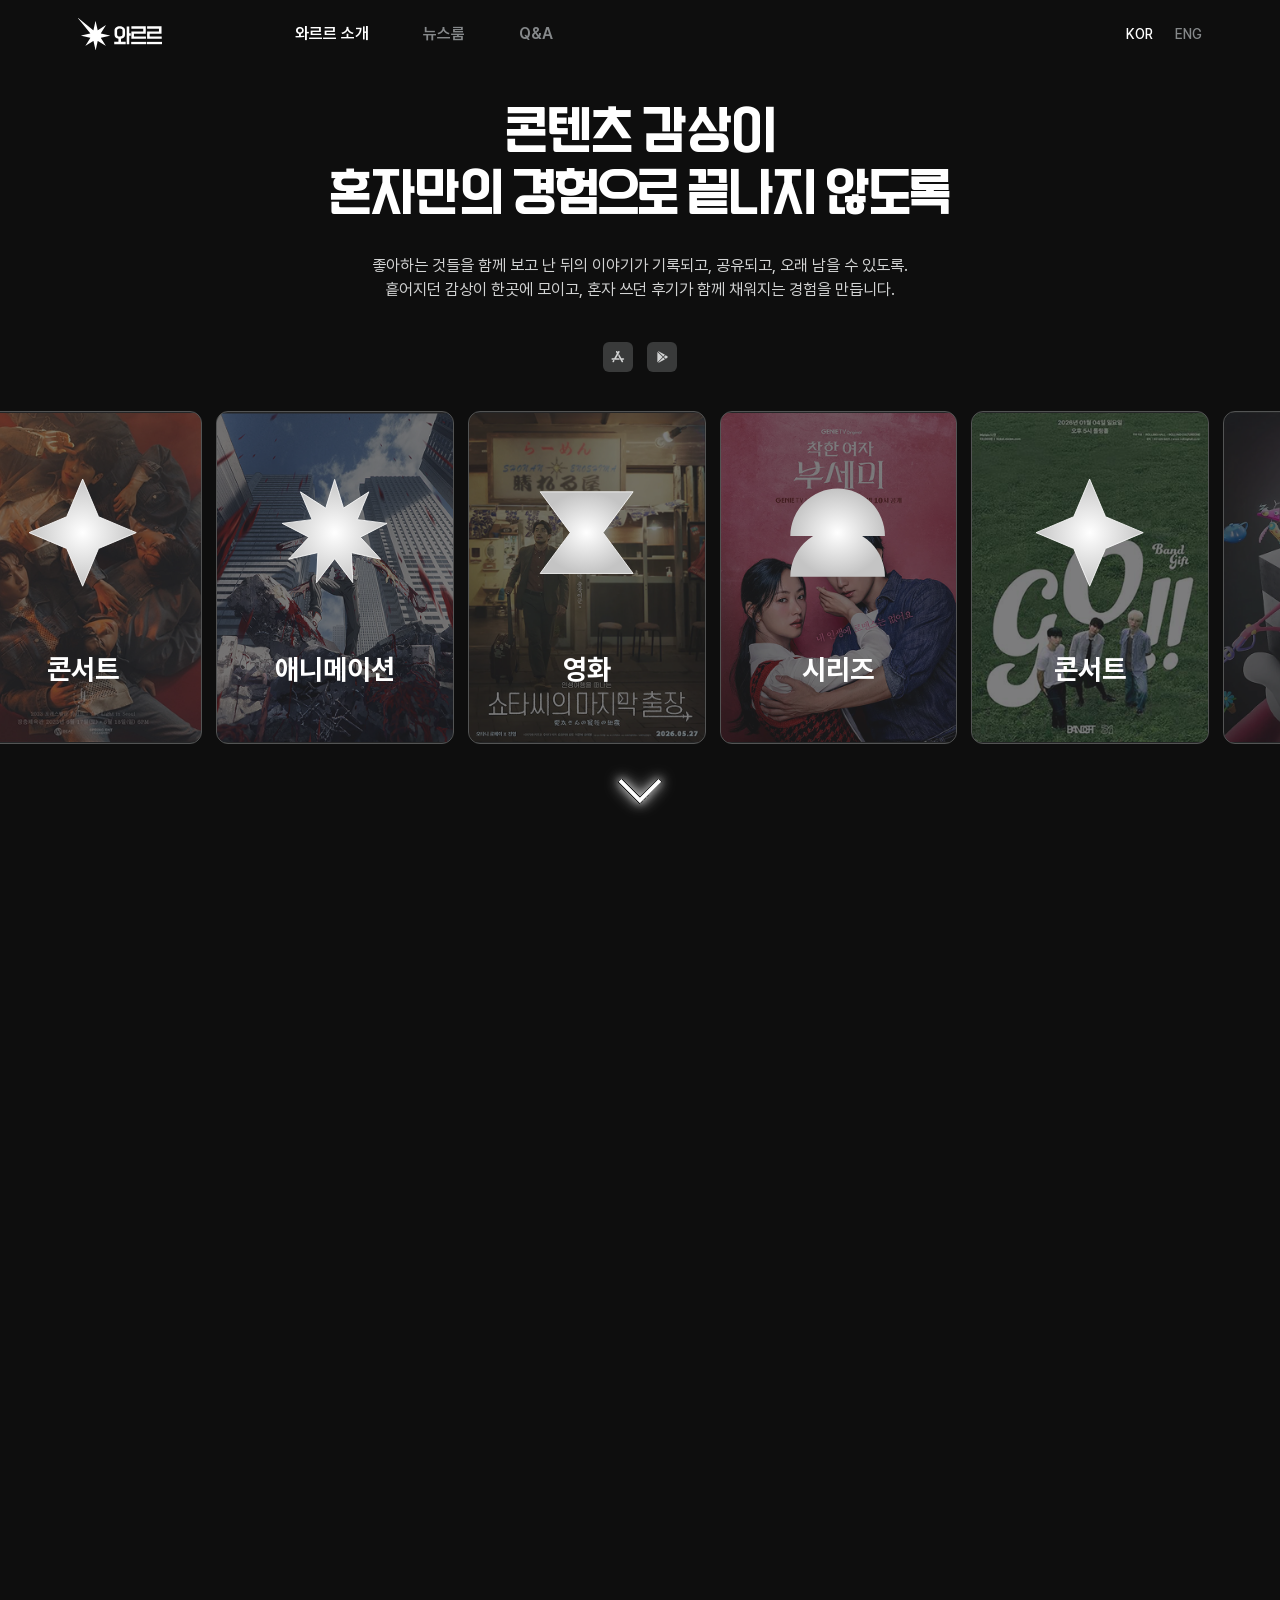
==== index.html @ d0b6fa41 "feat: 섹션 반응형 개선 및 모바일 레이아웃 정리 - 섹션1·2 본문 폰트 clamp 반응형 적용, line-height 비율(150%) 통일 - 섹션2 제목 clamp 반응형" ====
<!DOCTYPE html>
<html lang="ko">

<head>
  <meta charset="UTF-8">
  <meta name="viewport" content="width=device-width, initial-scale=1.0">
  <title>Waruru - 와르르</title>
  <meta name="description" content="와르르(Waruru) 공식 랜딩 페이지입니다. 와르르 소개, 뉴스룸 및 Q&A를 만나보세요.">
  <meta name="keywords" content="Waruru, 와르르, 랜딩페이지">
  <!-- Stylesheets -->
  <link rel="stylesheet" href="styles/color_styles.css">
  <link rel="stylesheet" href="styles/fonts.css">
  <link rel="stylesheet" href="styles/text_styles.css">
  <link rel="stylesheet" href="styles/media_styles.css">
  <link rel="stylesheet" href="style.css">
  <link rel="stylesheet" href="styles/gnb.css">
</head>

<body>

  <!-- Global Navigation Bar (GNB) -->
  <header class="gnb">
    <div class="container gnb-container">

      <a href="/" class="gnb-logo" id="gnbLogo">
        <img src="assets/svg/logo_kr.svg" alt="와르르" />
      </a>

      <div class="gnb-inner" id="gnbInner">
        <nav class="gnb-nav" id="gnbNav">
          <a href="#about" class="nav-item active">와르르 소개</a>
          <a href="#newsroom" class="nav-item">뉴스룸</a>
          <a href="#qa" class="nav-item">Q&amp;A</a>
        </nav>
        <div class="lang-selector" id="langSelector">
          <button class="lang-btn active" data-lang="kor">KOR</button>
          <button class="lang-btn" data-lang="eng">ENG</button>
        </div>
      </div>

      <button class="mobile-menu-toggle" id="menuToggle" aria-label="메뉴 열기">
        <span class="burger-bar"></span>
        <span class="burger-bar"></span>
        <span class="burger-bar"></span>
      </button>

    </div>
  </header>

  <!-- Mobile Drawer Overlay Menu -->
  <div class="gnb-backdrop" id="gnbBackdrop"></div>
  <div class="gnb-mobile-overlay" id="mobileOverlay">
    <a href="#about" class="mobile-nav-item">와르르 소개</a>
    <a href="#newsroom" class="mobile-nav-item">뉴스룸</a>
    <a href="#qa" class="mobile-nav-item">Q&A</a>
    <div class="mobile-lang-selector">
      <button class="lang-btn active" data-lang="kor">KOR</button>
      <button class="lang-btn" data-lang="eng">ENG</button>
    </div>
  </div>

  <!-- ============================================================
       Main Content (Figma design structure)
       ============================================================ -->
  <div class="desktop">

    <!-- Section 1: Hero -->
    <div class="container" id="about">
      <div class="text">
        <p class="p">콘텐츠 감상이<br />혼자만의 경험으로 끝나지 않도록</p>
        <p class="text-wrapper-4 sec1-desc-desktop">좋아하는 것들을 함께 보고 난 뒤의 이야기가 기록되고, 공유되고, 오래 남을 수 있도록.<br />흩어지던 감상이 한곳에
          모이고, 혼자 쓰던 후기가 함께 채워지는 경험을 만듭니다.</p>
        <p class="text-wrapper-4 sec1-desc-mobile">흩어지던 감상과 후기를 친구들과 함께 기록하고 공유해요.<br />함께 본 순간을 더 오래 남는 추억으로 만들어가요.</p>
      </div>
      <div class="icons">
        <div class="vector-wrapper"><img class="vector" src="assets/svg/icon_appStore.svg" alt="App Store" /></div>
        <div class="vector-wrapper"><img class="vector-2" src="assets/svg/icon_googlePlay.svg" alt="Google Play" />
        </div>
      </div>
      <div class="card-list">
        <div class="card-track">
          <div class="card"><img class="card-img" src="assets/Img/posterC_1.png" alt="콘서트 1" />
            <div class="card-overlay"></div>
            <div class="card-content"><img class="card-overlay-icon" src="assets/svg/Concerts_s.svg" alt="" /><span
                class="card-overlay-label">콘서트</span></div>
          </div>
          <div class="card"><img class="card-img" src="assets/Img/posterA_1.png" alt="애니메이션 1" />
            <div class="card-overlay"></div>
            <div class="card-content"><img class="card-overlay-icon" src="assets/svg/Anime_s.svg" alt="" /><span
                class="card-overlay-label">애니메이션</span></div>
          </div>
          <div class="card"><img class="card-img" src="assets/Img/posterM_1.png" alt="영화 1" />
            <div class="card-overlay"></div>
            <div class="card-content"><img class="card-overlay-icon" src="assets/svg/Movies_s.svg" alt="" /><span
                class="card-overlay-label">영화</span></div>
          </div>
          <div class="card"><img class="card-img" src="assets/Img/posterS_1.png" alt="시리즈 1" />
            <div class="card-overlay"></div>
            <div class="card-content"><img class="card-overlay-icon" src="assets/svg/Series_s.svg" alt="" /><span
                class="card-overlay-label">시리즈</span></div>
          </div>
          <div class="card"><img class="card-img" src="assets/Img/posterC_2.png" alt="콘서트 2" />
            <div class="card-overlay"></div>
            <div class="card-content"><img class="card-overlay-icon" src="assets/svg/Concerts_s.svg" alt="" /><span
                class="card-overlay-label">콘서트</span></div>
          </div>
          <div class="card"><img class="card-img" src="assets/Img/posterA_2.png" alt="애니메이션 2" />
            <div class="card-overlay"></div>
            <div class="card-content"><img class="card-overlay-icon" src="assets/svg/Anime_s.svg" alt="" /><span
                class="card-overlay-label">애니메이션</span></div>
          </div>
          <div class="card"><img class="card-img" src="assets/Img/posterM_2.png" alt="영화 2" />
            <div class="card-overlay"></div>
            <div class="card-content"><img class="card-overlay-icon" src="assets/svg/Movies_s.svg" alt="" /><span
                class="card-overlay-label">영화</span></div>
          </div>
          <div class="card"><img class="card-img" src="assets/Img/posterS_2.png" alt="시리즈 2" />
            <div class="card-overlay"></div>
            <div class="card-content"><img class="card-overlay-icon" src="assets/svg/Series_s.svg" alt="" /><span
                class="card-overlay-label">시리즈</span></div>
          </div>
          <div class="card"><img class="card-img" src="assets/Img/posterC_3.png" alt="콘서트 3" />
            <div class="card-overlay"></div>
            <div class="card-content"><img class="card-overlay-icon" src="assets/svg/Concerts_s.svg" alt="" /><span
                class="card-overlay-label">콘서트</span></div>
          </div>
          <div class="card"><img class="card-img" src="assets/Img/posterA_3.png" alt="애니메이션 3" />
            <div class="card-overlay"></div>
            <div class="card-content"><img class="card-overlay-icon" src="assets/svg/Anime_s.svg" alt="" /><span
                class="card-overlay-label">애니메이션</span></div>
          </div>
          <div class="card"><img class="card-img" src="assets/Img/posterM_3.png" alt="영화 3" />
            <div class="card-overlay"></div>
            <div class="card-content"><img class="card-overlay-icon" src="assets/svg/Movies_s.svg" alt="" /><span
                class="card-overlay-label">영화</span></div>
          </div>
          <div class="card"><img class="card-img" src="assets/Img/posterS_3.png" alt="시리즈 3" />
            <div class="card-overlay"></div>
            <div class="card-content"><img class="card-overlay-icon" src="assets/svg/Series_s.svg" alt="" /><span
                class="card-overlay-label">시리즈</span></div>
          </div>
          <!-- 무한 루프를 위한 복제본 -->
          <div class="card" aria-hidden="true"><img class="card-img" src="assets/Img/posterC_1.png" alt="" />
            <div class="card-overlay"></div>
            <div class="card-content"><img class="card-overlay-icon" src="assets/svg/Concerts_s.svg" alt="" /><span
                class="card-overlay-label">콘서트</span></div>
          </div>
          <div class="card" aria-hidden="true"><img class="card-img" src="assets/Img/posterA_1.png" alt="" />
            <div class="card-overlay"></div>
            <div class="card-content"><img class="card-overlay-icon" src="assets/svg/Anime_s.svg" alt="" /><span
                class="card-overlay-label">애니메이션</span></div>
          </div>
          <div class="card" aria-hidden="true"><img class="card-img" src="assets/Img/posterM_1.png" alt="" />
            <div class="card-overlay"></div>
            <div class="card-content"><img class="card-overlay-icon" src="assets/svg/Movies_s.svg" alt="" /><span
                class="card-overlay-label">영화</span></div>
          </div>
          <div class="card" aria-hidden="true"><img class="card-img" src="assets/Img/posterS_1.png" alt="" />
            <div class="card-overlay"></div>
            <div class="card-content"><img class="card-overlay-icon" src="assets/svg/Series_s.svg" alt="" /><span
                class="card-overlay-label">시리즈</span></div>
          </div>
          <div class="card" aria-hidden="true"><img class="card-img" src="assets/Img/posterC_2.png" alt="" />
            <div class="card-overlay"></div>
            <div class="card-content"><img class="card-overlay-icon" src="assets/svg/Concerts_s.svg" alt="" /><span
                class="card-overlay-label">콘서트</span></div>
          </div>
          <div class="card" aria-hidden="true"><img class="card-img" src="assets/Img/posterA_2.png" alt="" />
            <div class="card-overlay"></div>
            <div class="card-content"><img class="card-overlay-icon" src="assets/svg/Anime_s.svg" alt="" /><span
                class="card-overlay-label">애니메이션</span></div>
          </div>
          <div class="card" aria-hidden="true"><img class="card-img" src="assets/Img/posterM_2.png" alt="" />
            <div class="card-overlay"></div>
            <div class="card-content"><img class="card-overlay-icon" src="assets/svg/Movies_s.svg" alt="" /><span
                class="card-overlay-label">영화</span></div>
          </div>
          <div class="card" aria-hidden="true"><img class="card-img" src="assets/Img/posterS_2.png" alt="" />
            <div class="card-overlay"></div>
            <div class="card-content"><img class="card-overlay-icon" src="assets/svg/Series_s.svg" alt="" /><span
                class="card-overlay-label">시리즈</span></div>
          </div>
          <div class="card" aria-hidden="true"><img class="card-img" src="assets/Img/posterC_3.png" alt="" />
            <div class="card-overlay"></div>
            <div class="card-content"><img class="card-overlay-icon" src="assets/svg/Concerts_s.svg" alt="" /><span
                class="card-overlay-label">콘서트</span></div>
          </div>
          <div class="card" aria-hidden="true"><img class="card-img" src="assets/Img/posterA_3.png" alt="" />
            <div class="card-overlay"></div>
            <div class="card-content"><img class="card-overlay-icon" src="assets/svg/Anime_s.svg" alt="" /><span
                class="card-overlay-label">애니메이션</span></div>
          </div>
          <div class="card" aria-hidden="true"><img class="card-img" src="assets/Img/posterM_3.png" alt="" />
            <div class="card-overlay"></div>
            <div class="card-content"><img class="card-overlay-icon" src="assets/svg/Movies_s.svg" alt="" /><span
                class="card-overlay-label">영화</span></div>
          </div>
          <div class="card" aria-hidden="true"><img class="card-img" src="assets/Img/posterS_3.png" alt="" />
            <div class="card-overlay"></div>
            <div class="card-content"><img class="card-overlay-icon" src="assets/svg/Series_s.svg" alt="" /><span
                class="card-overlay-label">시리즈</span></div>
          </div>
        </div>
      </div>
      <div class="sec1-arrow">
        <img src="assets/svg/arrow_down_main.svg" alt="아래로" />
      </div>
    </div>

    <!-- Section 2: 이런 경험 -->
    <div class="container-2" id="experience">
      <div class="image-area">
        <div class="cardtextfield">
          <p class="text-wrapper-9">관람이 끝나는 순간이 아니라, 감상을 나누는 시간까지하나의 콘텐츠 경험이라고 생각해요.</p>
        </div>
        <div class="cardtextfield-2">
          <p class="text-wrapper-9">공연 끝나고는 진짜 할 말이 많은데, 며칠만 지나도 어떤 장면이 좋았는지 잘 기억이 안 나요.</p>
        </div>
        <div class="cardtextfield-3">
          <p class="text-wrapper-9">같이 본 친구들의 후기를 한곳에서 모아보면 <br />그날의 기억이 더 오래 남을 것 같아요.</p>
        </div>
        <div class="cardtextfield-4">
          <p class="text-wrapper-9">후기를 남기고 싶긴 한데 <br />막상 쓰려고 하면 뭘 써야 할지 모르겠어요.</p>
        </div>
        <div class="cardtextfield-5">
          <p class="text-wrapper-9">친구들이랑 감상 얘기를 엄청 나누는데 <br />단톡방에 묻혀서 나중에는 다시 찾기가 힘들어요.</p>
        </div>
        <div class="cardtextfield-6">
          <p class="text-wrapper-9">같은 작품을 봐도 사람마다 해석이 달라서 재밌는데, <br />다른 사람들은 어떻게 봤는지 궁금해요.</p>
        </div>
      </div>
      <div class="text-area">
        <p class="text-wrapper-10">이런 경험, 한 번쯤 있지 않나요?</p>
        <p class="text-wrapper-11 sec2-desc-desktop">공연을 보고 나왔을 때는 분명 할 말이 많았는데, 며칠만 지나도 어떤 장면이 좋았는지 기억이 흐려져요.<br />친구들과
          감상을 나누며 즐거운 시간을 보냈지만, 대화는 단톡방 속으로 사라지고 추억도 점점 희미해져요.</p>
        <p class="text-wrapper-11 sec2-desc-mobile">콘텐츠를 보고, 친구들과 감상을 나누며 즐거운 시간을 보냈지만<br />대화는 단톡방 속으로 사라지고 추억도 점점
          희미해져요.</p>
      </div>
    </div>

    <!-- Section 3: 기록 공간 -->
    <div class="frame-2" id="archive">
      <div class="section3-content">
        <p class="text-wrapper-12">흩어지는 감상과 추억을 한곳에 모아<br />오래도록 꺼내볼 수 있는 기록 공간을 소개합니다.</p>
        <div class="app-icon-wrapper">
          <img class="app-icon" src="assets/Img/app_icon.png" alt="와르르 앱 아이콘" />
        </div>
        <div class="group">
          <img class="star-3" src="assets/svg/logo_kr_T.svg" />
        </div>
      </div>
    </div>

    <!-- Section 4: 콘텐츠별로 기록 -->
    <div class="frame-3" id="genre">
      <div class="text-area-2">
        <div class="text-wrapper-13">콘텐츠별로, 더 알맞게 기록하세요</div>
        <p class="div-2">
          <span class="span">콘서트, 애니메이션, 영화, 시리즈</span><span class="text-wrapper-14">까지.</span>
          <br class="br-sec4-default">
          <span class="text-wrapper-14">콘텐츠의 특성에 맞는 공간에서 </span>
          <br class="br-sec4-small">
          <span class="text-wrapper-14">우리의 감상을 더욱 자연스럽게 기록할 수 있어요.</span>
        </p>
      </div>
      <div class="content-2">
        <div class="chips" id="genreChips">
          <div class="chip" data-selected-icon="assets/svg/Concert_Selected.svg"
            data-disabled-icon="assets/svg/Concert_Disabled.svg" data-list="cardList-concert">
            <img class="chip-icon" src="assets/svg/Concert_Selected.svg" />
            <div class="text-wrapper-15">콘서트</div>
          </div>
          <div class="chip-2" data-selected-icon="assets/svg/Animation_Selected.svg"
            data-disabled-icon="assets/svg/Animation_Disabled.svg" data-list="cardList-animation">
            <img class="chip-icon" src="assets/svg/Animation_Disabled.svg" />
            <div class="text-wrapper-16">애니메이션</div>
          </div>
          <div class="chip-2" data-selected-icon="assets/svg/Movie_Selected.svg"
            data-disabled-icon="assets/svg/Movie_Disabled.svg" data-list="cardList-movie">
            <img class="chip-icon" src="assets/svg/Movie_Disabled.svg" />
            <div class="text-wrapper-16">영화</div>
          </div>
          <div class="chip-2" data-selected-icon="assets/svg/Series_Selected.svg"
            data-disabled-icon="assets/svg/Series_Disabled.svg" data-list="cardList-series">
            <img class="chip-icon" src="assets/svg/Series_Disabled.svg" />
            <div class="text-wrapper-16">시리즈</div>
          </div>
        </div>

        <!-- 콘서트 -->
        <div class="card-list-2" id="cardList-concert">
          <div class="card-thumbnail">
            <img class="image-3" src="assets/Img/C_thumbnail_1.png" />
            <div class="text-area-3">
              <div class="text-wrapper-17">DMZ 피스트레인 뮤직 페스티벌 2026</div>
              <div class="text-wrapper-18">콘서트</div>
            </div>
          </div>
          <div class="card-thumbnail">
            <img class="image-3" src="assets/Img/C_thumbnail_2.png" />
            <div class="text-area-3">
              <div class="text-wrapper-17">PEAK FESTIVAL 2026</div>
              <div class="text-wrapper-18">콘서트</div>
            </div>
          </div>
          <div class="card-thumbnail">
            <img class="image-3" src="assets/Img/C_thumbnail_3.png" />
            <div class="text-area-3">
              <div class="text-wrapper-17">2026 HA HYUN SANG Archive Live 〈New Boat〉</div>
              <div class="text-wrapper-18">콘서트</div>
            </div>
          </div>
          <div class="card-thumbnail">
            <img class="image-3" src="assets/Img/C_thumbnail_4.png" />
            <div class="text-area-3">
              <div class="text-wrapper-17">먼데이프로젝트 시즌9 [KYSB 단독 콘서트 'Our Youth']</div>
              <div class="text-wrapper-18">콘서트</div>
            </div>
          </div>
          <div class="card-thumbnail">
            <img class="image-3" src="assets/Img/C_thumbnail_5.png" />
            <div class="text-area-3">
              <div class="text-wrapper-17">2026 CREZL FAN CONCERT 〈CREZ:LAND〉</div>
              <div class="text-wrapper-18">콘서트</div>
            </div>
          </div>
        </div>

        <!-- 애니메이션 -->
        <div class="card-list-2" id="cardList-animation" style="display:none">
          <div class="card-thumbnail">
            <img class="image-3" src="assets/Img/A_thumbnail_1.png" />
            <div class="text-area-3">
              <div class="text-wrapper-17">문호 스트레이독스 4기</div>
              <div class="text-wrapper-18">애니메이션</div>
            </div>
          </div>
          <div class="card-thumbnail">
            <img class="image-3" src="assets/Img/A_thumbnail_2.png" />
            <div class="text-area-3">
              <div class="text-wrapper-17">은밀한 회사원</div>
              <div class="text-wrapper-18">애니메이션</div>
            </div>
          </div>
          <div class="card-thumbnail">
            <img class="image-3" src="assets/Img/A_thumbnail_3.png" />
            <div class="text-area-3">
              <div class="text-wrapper-17">시원찮은 그녀를 위한 육성방법 1기</div>
              <div class="text-wrapper-18">애니메이션</div>
            </div>
          </div>
          <div class="card-thumbnail">
            <img class="image-3" src="assets/Img/A_thumbnail_4.png" />
            <div class="text-area-3">
              <div class="text-wrapper-17">비스타즈 파트 1</div>
              <div class="text-wrapper-18">애니메이션</div>
            </div>
          </div>
          <div class="card-thumbnail">
            <img class="image-3" src="assets/Img/A_thumbnail_5.png" />
            <div class="text-area-3">
              <div class="text-wrapper-17">식극의 소마 5기</div>
              <div class="text-wrapper-18">애니메이션</div>
            </div>
          </div>
        </div>

        <!-- 영화 -->
        <div class="card-list-2" id="cardList-movie" style="display:none">
          <div class="card-thumbnail">
            <img class="image-3" src="assets/Img/M_thumbnail_1.png" />
            <div class="text-area-3">
              <div class="text-wrapper-17">파묘</div>
              <div class="text-wrapper-18">영화</div>
            </div>
          </div>
          <div class="card-thumbnail">
            <img class="image-3" src="assets/Img/M_thumbnail_2.png" />
            <div class="text-area-3">
              <div class="text-wrapper-17">부산행</div>
              <div class="text-wrapper-18">영화</div>
            </div>
          </div>
          <div class="card-thumbnail">
            <img class="image-3" src="assets/Img/M_thumbnail_3.png" />
            <div class="text-area-3">
              <div class="text-wrapper-17">신과함께 : 죄와 벌</div>
              <div class="text-wrapper-18">영화</div>
            </div>
          </div>
          <div class="card-thumbnail">
            <img class="image-3" src="assets/Img/M_thumbnail_4.png" />
            <div class="text-area-3">
              <div class="text-wrapper-17">인터스텔라</div>
              <div class="text-wrapper-18">영화</div>
            </div>
          </div>
          <div class="card-thumbnail">
            <img class="image-3" src="assets/Img/M_thumbnail_5.png" />
            <div class="text-area-3">
              <div class="text-wrapper-17">나우 유 씨 미: 마술사기단</div>
              <div class="text-wrapper-18">영화</div>
            </div>
          </div>
        </div>

        <!-- 시리즈 -->
        <div class="card-list-2" id="cardList-series" style="display:none">
          <div class="card-thumbnail">
            <img class="image-3" src="assets/Img/S_thumbnail_1.png" />
            <div class="text-area-3">
              <div class="text-wrapper-17">유미의 세포들</div>
              <div class="text-wrapper-18">시리즈</div>
            </div>
          </div>
          <div class="card-thumbnail">
            <img class="image-3" src="assets/Img/S_thumbnail_2.png" />
            <div class="text-area-3">
              <div class="text-wrapper-17">닥터 차정숙</div>
              <div class="text-wrapper-18">시리즈</div>
            </div>
          </div>
          <div class="card-thumbnail">
            <img class="image-3" src="assets/Img/S_thumbnail_3.png" />
            <div class="text-area-3">
              <div class="text-wrapper-17">으라차차 내인생</div>
              <div class="text-wrapper-18">시리즈</div>
            </div>
          </div>
          <div class="card-thumbnail">
            <img class="image-3" src="assets/Img/S_thumbnail_4.png" />
            <div class="text-area-3">
              <div class="text-wrapper-17">솔로지옥4</div>
              <div class="text-wrapper-18">시리즈</div>
            </div>
          </div>
          <div class="card-thumbnail">
            <img class="image-3" src="assets/Img/S_thumbnail_5.png" />
            <div class="text-area-3">
              <div class="text-wrapper-17">펫키지: 개취존중 여행배틀</div>
              <div class="text-wrapper-18">시리즈</div>
            </div>
          </div>
        </div>
      </div>
    </div>

    <!-- Section 5: 함께 본 순간 -->
    <div class="frame-3">
      <div class="text-area-4">
        <p class="text-wrapper-13">함께 본 순간을 함께 남겨보세요</p>
        <p class="div-2 sec5-desc-desktop">
          <span class="text-wrapper-20">초대장</span><span class="text-wrapper-21">을 주고받아 친구와 </span><span
            class="text-wrapper-20">같은 기록장을 공유</span><span class="text-wrapper-21">하고, 하나의 작품을 각자의 시선으로 기록할 수
            있어요.</span><br>
          <span class="text-wrapper-21">서로의 감상을 읽고 이야기를 이어가며 함께했던 순간을 더욱 풍성한 추억으로 남겨보세요.</span>
        </p>
        <p class="div-2 sec5-desc-mobile"><span class="text-wrapper-20">초대장</span>을 주고받아 친구와 <span
            class="text-wrapper-20">같은 기록장을 공유</span>하고,<br class="br-sec5-small"> 하나의 작품을 각자의 시선으로 기록할 수 있어요.</p>
      </div>
      <div class="group-2">
        <div class="frame-6">
          <div class="card-flip" id="sec5Card">
            <div class="card-flip-inner">
              <div class="card-flip-front">
                <img class="poster-kr" src="assets/svg/poster_kr_1.svg" alt="와르르 포스터 앞면" />
              </div>
              <div class="card-flip-back">
                <img class="poster-kr" src="assets/svg/poster_kr_2.svg" alt="와르르 포스터 뒷면" />
              </div>
            </div>
          </div>
        </div>
        <img class="tooltip-kr tooltip-kr--desktop" src="assets/svg/tooltip_kr_1.svg" alt="말풍선" />
        <img class="tooltip-kr tooltip-kr--mobile" src="assets/svg/tooltip_kr_2.svg" alt="말풍선" />
      </div>
    </div>

    <!-- Section 6: 감상을 떠올리는 작은 단서들 -->
    <div class="frame-3" id="writing-kit">
      <div class="text-area-5">
        <div class="text-wrapper-29">감상을 떠올리는 작은 단서들</div>
        <p class="OST sec6-desc-desktop">
          <span class="text-wrapper-30">명대사, OST, 장르별 질문 등을 제공하는 </span><span class="text-wrapper-31">작성 키트</span><span
            class="text-wrapper-30">가 작품 속 기억을 자연스럽게 떠올릴 수 있도록 도와줘요.<br>감상이 막히는 순간에도 생각의 흐름을 이어가며 더 풍부한 후기를 작성할 수
            있어요.</span>
        </p>
        <p class="OST sec6-desc-mobile"><span class="text-wrapper-30">명대사, OST, 장르별 질문 등을 제공하는 </span><span
            class="text-wrapper-31">작성 키트로</span><br>더 풍부한 후기를 작성할 수 있어요.</p>
        </p>
      </div>
      <div class="sec6-scene">
        <img class="sec6-list-m sec6-list-m-1" src="assets/svg/List_M_1.svg" alt="" />
        <img class="sec6-list-m sec6-list-m-2" src="assets/svg/List_M_2.svg" alt="" />
        <img class="sec6-list-m sec6-list-m-3" src="assets/svg/List_M_3.svg" alt="" />
        <img class="sec6-mockup sec6-mockup-1" src="assets/Img/Mockup_1.png" alt="작성 키트 - 명대사" />
        <img class="sec6-mockup sec6-mockup-2" src="assets/Img/Mockup_2.png" alt="작성 키트 - 셀리스트" />
        <img class="sec6-row sec6-row-1" src="assets/svg/list_row_1.svg" alt="" />
        <img class="sec6-row sec6-row-2" src="assets/svg/list_row_2.svg" alt="" />
        <img class="sec6-row sec6-row-3" src="assets/svg/list_row_3.svg" alt="" />
      </div>
    </div>

    <!-- Section 7: 각자의 후기가 모여 -->
    <div class="frame-3">
      <div class="text-area-7">
        <p class="text-wrapper-36">각자의 후기가 모여<br>더욱 풍성한 이야기가 돼요</p>
      </div>

      <!-- Phone mockup scene -->
      <div class="sec7-scene">
        <!-- Sparkle decorations -->
        <img class="sec7-sparkle sec7-sparkle-1" src="assets/svg/Star.svg" alt="" aria-hidden="true" />
        <img class="sec7-sparkle sec7-sparkle-2" src="assets/svg/Star.svg" alt="" aria-hidden="true" />
        <img class="sec7-sparkle sec7-sparkle-3" src="assets/svg/Star.svg" alt="" aria-hidden="true" />
        <img class="sec7-sparkle sec7-sparkle-4" src="assets/svg/Star.svg" alt="" aria-hidden="true" />
        <!-- Phone -->
        <div class="sec7-phone-container">
          <div class="sec7-phone-outer">
            <div class="sec7-side-btn sec7-vol"></div>
            <div class="sec7-side-btn sec7-pwr"></div>
            <div class="sec7-screen">
              <div class="sec7-scroll-area" id="sec7ScrollArea">
                <img class="sec7-mockup-img" src="assets/Img/Mockup_in.png" alt="앱 화면 목업" />
              </div>
            </div>
          </div>
        </div>
        <!-- Scroll hint -->
        <div class="sec7-scroll-hint">
          <img class="sec7-tooltip" src="assets/svg/tooltip_kr_7.svg" alt="위아래로 스크롤해보세요" />
        </div>
      </div>
    </div>

    <!-- Section 8: 뉴스룸 -->
    <div class="frame-14" id="newsroom">
      <div class="text-wrapper-13">뉴스룸</div>
      <div class="frame-15">
        <div class="frame-16">
          <div class="list">
            <img class="newsroom-thumb" src="assets/Img/Newsroom_Img_1.png" alt="뉴스룸 이미지 1" />
            <div class="frame-17">
              <p class="text-wrapper-37">와르르 1주년, 누적 후기 10만 건 달성</p>
              <div class="text-wrapper-38">2027. 07. 30.</div>
            </div>
          </div>
          <div class="list">
            <img class="newsroom-thumb" src="assets/Img/Newsroom_Img_2.png" alt="뉴스룸 이미지 2" />
            <div class="frame-17">
              <p class="text-wrapper-37">와르르 앱, 플레이스토어 '이주의 신규 추천' 선정</p>
              <div class="text-wrapper-38">2027. 07. 19.</div>
            </div>
          </div>
          <div class="list">
            <img class="newsroom-thumb" src="assets/Img/Newsroom_Img_3.png" alt="뉴스룸 이미지 3" />
            <div class="frame-17">
              <p class="text-wrapper-37">와르르, 정식 출시 — 콘텐츠 감상을 함께 기록하는 첫 서비스</p>
              <div class="text-wrapper-38">2027. 03. 21.</div>
            </div>
          </div>
          <div class="list list--mobile-only">
            <img class="newsroom-thumb" src="assets/Img/Newsroom_Img_4.png" alt="뉴스룸 이미지 4" />
            <div class="frame-17">
              <p class="text-wrapper-37">와르르 베타테스트 참여자 1,000명 돌파</p>
              <div class="text-wrapper-38">2026. 12. 05.</div>
            </div>
          </div>
        </div>
        <div class="pagenation-wrapper">
          <div class="pagenation">
            <img class="icon-arrow icon-arrow-l" src="assets/svg/icon_arrow_l.svg" />
            <div class="frame-18">
              <button class="button">
                <div class="text-wrapper-39">1</div>
              </button>
              <button class="button">
                <div class="text-wrapper-40">2</div>
              </button>
              <button class="button">
                <div class="text-wrapper-40">3</div>
              </button>
              <button class="button">
                <div class="text-wrapper-40">4</div>
              </button>
              <button class="button">
                <div class="text-wrapper-40">5</div>
              </button>
            </div>
            <img class="icon-arrow icon-arrow-r" src="assets/svg/icon_arrow_r.svg" />
          </div>
        </div>
      </div>
    </div>

    <!-- Section 9: Q&A -->
    <div class="frame-19" id="qa">
      <div class="text-wrapper-13">Q&amp;A</div>
      <div class="frame-20">
        <div class="frame-20" id="qaList">
          <div class="frame-21 qa-item">
            <div class="frame-22 qa-trigger">
              <div class="frame-23">
                <img class="q" src="assets/svg/Q.svg" />
                <p class="text-wrapper-41">와르르는 어떤 서비스인가요?</p>
              </div>
              <img class="qa-arrow" src="assets/svg/arrow_down.svg" />
            </div>
            <div class="frame-25 qa-answer">
              <p class="text-wrapper-43 qa-text-desktop">와르르는 영화, 드라마, 애니메이션, 콘서트 등 콘텐츠를 본 감상을 혼자가 아니라 함께 기록하는 서비스예요. 같은
                작품을 본 사람들과 후기를 나누며 감상을 더 오래 기억하고, 다른 사람의 시선도 발견해보세요.</p>
              <p class="text-wrapper-43 qa-text-mobile">영화, 드라마, 애니메이션, 콘서트 감상을 친구들과 함께 기록하고 나누는 서비스예요.</p>
            </div>
          </div>
          <div class="frame-21 qa-item">
            <div class="frame-22 qa-trigger">
              <div class="frame-23">
                <img class="q" src="assets/svg/Q.svg" />
                <p class="text-wrapper-41">어떤 콘텐츠에 대해 후기를 남길 수 있나요?</p>
              </div>
              <img class="qa-arrow" src="assets/svg/arrow_down.svg" />
            </div>
            <div class="frame-25 qa-answer">
              <p class="text-wrapper-43 qa-text-desktop">영화, 드라마, 애니메이션, 콘서트까지 총 4가지 카테고리의 콘텐츠에 대해 후기를 남길 수 있어요. 작품을
                검색해서 바로 후기를 작성할 수 있고, 아직 등록되지 않은 작품은 직접 추가할 수도 있습니다. 추후 더 다양한 콘텐츠 카테고리도 추가할 예정이에요.</p>
              <p class="text-wrapper-43 qa-text-mobile">영화, 드라마, 애니메이션, 콘서트 총 4가지 카테고리를 지원해요. 등록되지 않은 작품은 직접 추가할 수 있어요.
              </p>
            </div>
          </div>
          <div class="frame-21 qa-item">
            <div class="frame-22 qa-trigger">
              <div class="frame-23">
                <img class="q" src="assets/svg/Q.svg" />
                <p class="text-wrapper-41">작성한 후기는 다른 사람에게 공개되나요?</p>
              </div>
              <img class="qa-arrow" src="assets/svg/arrow_down.svg" />
            </div>
            <div class="frame-25 qa-answer">
              <p class="text-wrapper-43 qa-text-desktop">후기마다 공개 범위를 직접 설정할 수 있어요. 나만 보기, 팔로워에게만 공개, 전체 공개 중 원하는 방식을 선택할
                수 있고, 작성 후에도 언제든지 공개 범위를 바꿀 수 있습니다. 다른 사람과 나누고 싶은 기록만 골라서 공유해보세요.</p>
              <p class="text-wrapper-43 qa-text-mobile">나만 보기, 팔로워 공개, 전체 공개 중 선택할 수 있고 언제든 변경 가능해요.</p>
            </div>
          </div>
          <div class="frame-21 qa-item">
            <div class="frame-22 qa-trigger">
              <div class="frame-23">
                <img class="q" src="assets/svg/Q.svg" />
                <p class="text-wrapper-41">친구를 초대해서 함께 후기를 쓸 수 있나요?</p>
              </div>
              <img class="qa-arrow" src="assets/svg/arrow_down.svg" />
            </div>
            <div class="frame-25 qa-answer">
              <p class="text-wrapper-43 qa-text-desktop">네, 친구를 초대해 같은 콘텐츠에 대한 후기를 함께 작성할 수 있어요. 각자의 감상을 한 공간에 나란히
                기록하면서, 같은 작품을 보고도 서로 다르게 느낀 지점들을 비교하고 이야기 나눌 수 있습니다.</p>
              <p class="text-wrapper-43 qa-text-mobile">네, 친구를 초대해 같은 콘텐츠 후기를 한 공간에 함께 기록할 수 있어요.</p>
            </div>
          </div>
          <div class="frame-21 qa-item">
            <div class="frame-22 qa-trigger">
              <div class="frame-23">
                <img class="q" src="assets/svg/Q.svg" />
                <p class="text-wrapper-41">회원 탈퇴 시 작성한 후기는 어떻게 되나요?</p>
              </div>
              <img class="qa-arrow" src="assets/svg/arrow_down.svg" />
            </div>
            <div class="frame-25 qa-answer">
              <p class="text-wrapper-43 qa-text-desktop">회원 탈퇴를 신청하시면 작성하신 모든 후기와 기록은 즉시 삭제되며 복구할 수 없습니다. 탈퇴 전 보관하고 싶은
                기록이 있다면 미리 내보내기 기능을 이용해 백업해두시는 것을 권장드려요. 자세한 절차는 마이페이지 > 설정 > 회원 탈퇴에서 확인하실 수 있습니다.</p>
              <p class="text-wrapper-43 qa-text-mobile">탈퇴 즉시 모든 기록이 삭제되며 복구되지 않아요. 탈퇴 전 내보내기 기능으로 백업을 권장드려요.</p>
            </div>
          </div>
        </div>
        <div class="frame-26">
          <div class="pagenation">
            <img class="icon-arrow icon-arrow-l" src="assets/svg/icon_arrow_l.svg" />
            <div class="frame-18">
              <button class="button">
                <div class="text-wrapper-39">1</div>
              </button>
              <button class="button">
                <div class="text-wrapper-40">2</div>
              </button>
              <button class="button">
                <div class="text-wrapper-40">3</div>
              </button>
              <button class="button">
                <div class="text-wrapper-40">4</div>
              </button>
              <button class="button">
                <div class="text-wrapper-40">5</div>
              </button>
            </div>
            <img class="icon-arrow icon-arrow-r" src="assets/svg/icon_arrow_r.svg" />
          </div>
        </div>
      </div>

      <!-- Footer -->
      <footer class="footer">
        <div class="frame-27">
          <div class="text-wrapper-44">개인정보처리방침&nbsp;&nbsp;&nbsp;&nbsp;이용약관&nbsp;&nbsp;&nbsp;&nbsp;보안</div>
          <p class="copyright-all">Copyright ⓒ HI5. All Rights Reserved<br />E-mail: waruru@gmail.com</p>
        </div>
      </footer>

    </div><!-- /.frame-19 -->

  </div><!-- /.desktop -->

  <!-- Card List: Auto-scroll + Drag -->
  <script>
    window.addEventListener('load', () => {
      const cardList = document.querySelector('.card-list');
      const cardTrack = document.querySelector('.card-track');

      let isDragging = false;
      let dragStartX = 0;
      let dragStartScroll = 0;
      let isPaused = false;
      let rafId;
      let halfWidth = 0;
      let scrollPos = 0;
      const speed = 0.6;

      function updateHalfWidth() {
        halfWidth = cardTrack.scrollWidth / 2;
        if (halfWidth > 0 && scrollPos >= halfWidth) {
          scrollPos = scrollPos % halfWidth;
        }
      }

      // 렌더링 완료 후 halfWidth 계산
      setTimeout(updateHalfWidth, 150);

      // resize debounce
      let resizeTimer;
      window.addEventListener('resize', () => {
        clearTimeout(resizeTimer);
        resizeTimer = setTimeout(updateHalfWidth, 200);
      });

      // --- Auto-scroll ---
      function tick() {
        if (!isPaused && halfWidth > 0) {
          scrollPos += speed;
          if (scrollPos >= halfWidth) scrollPos -= halfWidth;
          cardList.scrollLeft = scrollPos;
        }
        rafId = requestAnimationFrame(tick);
      }
      rafId = requestAnimationFrame(tick);

      // --- Card hover pause ---
      document.querySelectorAll('.card').forEach(card => {
        card.addEventListener('mouseenter', () => { isPaused = true; });
        card.addEventListener('mouseleave', () => { if (!isDragging) isPaused = false; });
      });

      // --- Drag ---
      cardList.addEventListener('mousedown', (e) => {
        isDragging = true;
        isPaused = true;
        dragStartX = e.pageX - cardList.offsetLeft;
        dragStartScroll = cardList.scrollLeft;
        scrollPos = cardList.scrollLeft;
        cardList.classList.add('dragging');
      });

      window.addEventListener('mouseup', () => {
        if (!isDragging) return;
        isDragging = false;
        isPaused = false;
        cardList.classList.remove('dragging');
      });

      window.addEventListener('mousemove', (e) => {
        if (!isDragging) return;
        e.preventDefault();
        const x = e.pageX - cardList.offsetLeft;
        const delta = (x - dragStartX);
        let next = dragStartScroll - delta;

        // 무한 루프 보정
        if (next >= halfWidth) next -= halfWidth;
        else if (next < 0) next += halfWidth;

        cardList.scrollLeft = next;
      });
    });
  </script>

  <!-- 풀페이지 스크롤 (GNB 테마·네비게이션·섹션 이동 통합) -->
  <script>
    document.addEventListener('DOMContentLoaded', () => {
      const SELECTOR = '.desktop > .container, .desktop > .container-2, .desktop > .frame-2, .desktop > .frame-3, .desktop > .frame-14, .desktop > .frame-19';
      const desktop = document.querySelector('.desktop');
      const gnb = document.querySelector('.gnb');
      const navItems = document.querySelectorAll('#gnbNav .nav-item');

      // 섹션 인덱스별 GNB 테마 / nav active id
      const GNB_THEME = ['dark', 'dark', 'dark', 'light', 'light', 'light', 'light', 'white', 'white'];
      const NAV_ACTIVE = ['about', 'about', 'about', 'about', 'about', 'about', 'about', 'newsroom', 'qa'];

      let currentIndex = 0;
      let isAnimating = false;
      let wheelLocked = false;  // 관성 이벤트 차단용 (1500ms)
      let wheelLockTimer = null;
      let wheelAccum = 0;
      let wheelEndTimer = null;

      const getSections = () => [...document.querySelectorAll(SELECTOR)];

      function updateGnb(idx) {
        const theme = GNB_THEME[idx] ?? 'dark';
        gnb.classList.toggle('gnb--light', theme === 'light');
        gnb.classList.toggle('gnb--white', theme === 'white');
      }

      function updateNav(idx) {
        const id = NAV_ACTIVE[idx] ?? 'about';
        navItems.forEach(item =>
          item.classList.toggle('active', item.getAttribute('href') === `#${id}`)
        );
      }

      function goTo(index) {
        const count = getSections().length;
        if (index < 0 || index >= count || isAnimating) return;
        currentIndex = index;
        desktop.style.transform = `translateY(${-currentIndex * window.innerHeight}px)`;
        isAnimating = true;
        // 휠 전용 잠금: 관성이 완전히 가라앉을 때까지 차단
        wheelLocked = true;
        wheelAccum = 0;
        clearTimeout(wheelLockTimer);
        wheelLockTimer = setTimeout(() => {
          wheelLocked = false;
          wheelAccum = 0;
        }, 1500);
        updateGnb(currentIndex);
        updateNav(currentIndex);
      }

      desktop.addEventListener('transitionend', () => {
        setTimeout(() => { isAnimating = false; }, 350);
      });

      // ── Wheel ──
      window.addEventListener('wheel', (e) => {
        // 예외: 폰 목업 내부 스크롤 영역
        if (e.target.closest('#sec7ScrollArea')) return;
        // 예외: 섹션 4 카드 리스트 가로 스크롤
        if (e.target.closest('.card-list-2')) {
          const list = e.target.closest('.card-list-2');
          if (list.scrollWidth > list.clientWidth) return;
        }
        e.preventDefault();

        // 잠금 중(관성 구간)에는 누적값 리셋 후 무시
        if (wheelLocked) { wheelAccum = 0; return; }

        // 제스처 종료 300ms 후 누적값 리셋
        clearTimeout(wheelEndTimer);
        wheelEndTimer = setTimeout(() => { wheelAccum = 0; }, 300);

        wheelAccum += e.deltaY;
        if (Math.abs(wheelAccum) < 80) return;

        const dir = wheelAccum > 0 ? 1 : -1;
        wheelAccum = 0;
        goTo(currentIndex + dir);
      }, { passive: false });

      // ── Touch ──
      let touchStartY = 0;
      window.addEventListener('touchstart', (e) => {
        touchStartY = e.touches[0].clientY;
      }, { passive: true });

      window.addEventListener('touchmove', (e) => {
        if (e.target.closest('#sec7ScrollArea')) return;
        if (e.target.closest('.card-list-2')) return;
        e.preventDefault();
        if (isAnimating) return;
        const delta = touchStartY - e.touches[0].clientY;
        if (Math.abs(delta) < 14) return;
        if (delta < 0) goTo(currentIndex - 1);
        else goTo(currentIndex + 1);
        touchStartY = e.touches[0].clientY;
      }, { passive: false });

      // ── Resize — 인덱스 유지하며 위치 재계산 ──
      window.addEventListener('resize', () => {
        desktop.style.transition = 'none';
        desktop.style.transform = `translateY(${-currentIndex * window.innerHeight}px)`;
        requestAnimationFrame(() => { desktop.style.transition = ''; });
      });

      // ── GNB / 모바일 메뉴 앵커 클릭 ──
      document.addEventListener('click', (e) => {
        const anchor = e.target.closest('a[href^="#"]');
        if (!anchor) return;
        const target = document.querySelector(anchor.getAttribute('href'));
        if (!target) return;
        e.preventDefault();
        const idx = getSections().findIndex(s => s === target || s.contains(target));
        if (idx !== -1) goTo(idx);
      });

      // 초기 상태
      updateGnb(0);
      updateNav(0);
    });
  </script>

  <!-- Section 2 cardtextfield 등장 모션 -->
  <script>
    document.addEventListener('DOMContentLoaded', () => {
      const section2 = document.getElementById('experience');
      if (!section2) return;

      const selectors = [
        '.cardtextfield-4',
        '.cardtextfield',
        '.cardtextfield-5',
        '.cardtextfield-2',
        '.cardtextfield-6',
        '.cardtextfield-3',
      ];

      const fields = selectors.map(s => document.querySelector(s)).filter(Boolean);

      let timers = [];
      const observer = new IntersectionObserver((entries) => {
        if (entries[0].isIntersecting) {
          timers.forEach(clearTimeout);
          timers = fields.map((el, i) =>
            setTimeout(() => el.classList.add('ctf-visible'), i * 120)
          );
        } else {
          timers.forEach(clearTimeout);
          timers = [];
          fields.forEach(el => el.classList.remove('ctf-visible'));
        }
      }, { threshold: 0.15 });

      observer.observe(section2);
    });
  </script>

  <!-- Section 3 앱 아이콘 글로우 모션 -->
  <script>
    document.addEventListener('DOMContentLoaded', () => {
      const section3 = document.getElementById('archive');
      const iconWrapper = document.querySelector('.app-icon-wrapper');
      if (!section3 || !iconWrapper) return;

      const observer = new IntersectionObserver((entries) => {
        if (entries[0].isIntersecting) {
          iconWrapper.classList.add('glow-visible');
        } else {
          iconWrapper.classList.remove('glow-visible');
        }
      }, { threshold: 0.15 });

      observer.observe(section3);
    });
  </script>

  <!-- Section 6 row / list-m 등장 모션 -->
  <script>
    document.addEventListener('DOMContentLoaded', () => {
      const section6 = document.getElementById('writing-kit');
      if (!section6) return;

      const selectors = [
        '.sec6-list-m-1',
        '.sec6-row-1',
        '.sec6-list-m-2',
        '.sec6-row-2',
        '.sec6-list-m-3',
        '.sec6-row-3',
      ];

      const items = selectors.map(s => document.querySelector(s)).filter(Boolean);

      let timers = [];
      const observer = new IntersectionObserver((entries) => {
        if (entries[0].isIntersecting) {
          timers.forEach(clearTimeout);
          timers = items.map((el, i) =>
            setTimeout(() => el.classList.add('s6-visible'), i * 120)
          );
        } else {
          timers.forEach(clearTimeout);
          timers = [];
          items.forEach(el => el.classList.remove('s6-visible'));
        }
      }, { threshold: 0.15 });

      observer.observe(section6);
    });
  </script>

  <!-- Section 4 Chip Interaction -->
  <script>
    document.addEventListener('DOMContentLoaded', () => {
      const chipsContainer = document.getElementById('genreChips');
      if (!chipsContainer) return;

      const allLists = document.querySelectorAll('.card-list-2');

      chipsContainer.querySelectorAll('.chip, .chip-2').forEach(chip => {
        chip.addEventListener('click', () => {
          // 모든 칩 비활성화
          chipsContainer.querySelectorAll('.chip, .chip-2').forEach(c => {
            const icon = c.querySelector('.chip-icon');
            const label = c.querySelector('.text-wrapper-15, .text-wrapper-16');
            icon.src = c.dataset.disabledIcon;
            c.className = 'chip-2';
            if (label) label.className = 'text-wrapper-16';
          });

          // 모든 카드 리스트 숨기기
          allLists.forEach(list => { list.style.display = 'none'; });

          // 클릭한 칩 활성화
          const icon = chip.querySelector('.chip-icon');
          const label = chip.querySelector('.text-wrapper-16');
          icon.src = chip.dataset.selectedIcon;
          chip.className = 'chip';
          if (label) label.className = 'text-wrapper-15';

          // 해당 카드 리스트 표시
          const targetList = document.getElementById(chip.dataset.list);
          if (targetList) {
            targetList.style.display = 'flex';
            targetList.scrollLeft = 0;
          }
        });
      });
    });
  </script>

  <!-- Section 7 — 폰 목업 자동 스크롤 -->
  <script>
    (function () {
      document.addEventListener('DOMContentLoaded', () => {
        const scrollArea = document.getElementById('sec7ScrollArea');
        const btn = document.getElementById('sec7ScrollBtn');
        if (!scrollArea || !btn) return;

        // 폰 위에서 마우스 휠 시 페이지 스냅 이동 방지 (내부 스크롤 허용)
        scrollArea.addEventListener('wheel', (e) => {
          if (scrollArea.scrollHeight > scrollArea.clientHeight) {
            e.stopPropagation();
          }
        }, { passive: true });

        let rafId = null;
        let isAnimating = false;

        function ease(t) {
          return t < 0.5 ? 4 * t ** 3 : 1 - Math.pow(-2 * t + 2, 3) / 2;
        }

        function animateTo(target, duration, onDone) {
          const from = scrollArea.scrollTop;
          const diff = target - from;
          let t0 = null;
          function step(ts) {
            if (!t0) t0 = ts;
            const p = Math.min((ts - t0) / duration, 1);
            scrollArea.scrollTop = from + diff * ease(p);
            if (p < 1) { rafId = requestAnimationFrame(step); }
            else if (onDone) { onDone(); }
          }
          rafId = requestAnimationFrame(step);
        }

        function runDemo() {
          if (isAnimating) return;
          isAnimating = true;
          scrollArea.scrollTop = 0;
          const maxScroll = scrollArea.scrollHeight - scrollArea.clientHeight;
          setTimeout(() => {
            animateTo(maxScroll, 3500, () => {
              setTimeout(() => {
                animateTo(0, 3000, () => { isAnimating = false; });
              }, 700);
            });
          }, 200);
        }

        btn.addEventListener('click', () => {
          if (rafId) cancelAnimationFrame(rafId);
          isAnimating = false;
          runDemo();
        });

        // 섹션이 처음 보일 때 자동 실행
        let autoTriggered = false;
        const sec7 = btn.closest('.frame-3');
        if (sec7) {
          const obs = new IntersectionObserver((entries) => {
            if (entries[0].isIntersecting && !autoTriggered) {
              autoTriggered = true;
              setTimeout(runDemo, 700);
            }
          }, { threshold: 0.6 });
          obs.observe(sec7);
        }
      });
    })();
  </script>

  <!-- Q&A 아코디언 -->
  <script>
    document.addEventListener('DOMContentLoaded', () => {
      document.querySelectorAll('.qa-trigger').forEach(trigger => {
        trigger.addEventListener('click', () => {
          const item = trigger.closest('.qa-item');
          const isOpen = item.classList.contains('open');

          // 열린 항목 모두 닫기
          document.querySelectorAll('.qa-item.open').forEach(openItem => {
            openItem.classList.remove('open');
            openItem.querySelector('.qa-arrow').src = 'assets/svg/arrow_down.svg';
          });

          // 클릭한 항목이 닫혀있던 경우에만 열기
          if (!isOpen) {
            item.classList.add('open');
            trigger.querySelector('.qa-arrow').src = 'assets/svg/arrow_up.svg';
          }
        });
      });
    });
  </script>

  <!-- Section 4 Card List: wheel + drag scroll -->
  <script>
    document.addEventListener('DOMContentLoaded', () => {
      // 모든 카드 리스트에 휠 + 드래그 스크롤 적용
      let isDragging = false;
      let dragTarget = null;
      let startX = 0;
      let startScrollLeft = 0;

      document.querySelectorAll('.card-list-2').forEach(cardList => {
        cardList.addEventListener('wheel', e => {
          if (cardList.scrollWidth <= cardList.clientWidth) return;
          e.preventDefault();
          cardList.scrollLeft += e.deltaY + e.deltaX;
        }, { passive: false });

        cardList.addEventListener('mousedown', e => {
          if (cardList.scrollWidth <= cardList.clientWidth) return;
          isDragging = true;
          dragTarget = cardList;
          startX = e.pageX;
          startScrollLeft = cardList.scrollLeft;
          cardList.classList.add('dragging');
        });
      });

      document.addEventListener('mousemove', e => {
        if (!isDragging || !dragTarget) return;
        dragTarget.scrollLeft = startScrollLeft - (e.pageX - startX);
      });

      document.addEventListener('mouseup', () => {
        if (dragTarget) dragTarget.classList.remove('dragging');
        isDragging = false;
        dragTarget = null;
      });
    });
  </script>

  <!-- Navigation JavaScript -->
  <script>
    document.addEventListener('DOMContentLoaded', () => {
      const menuToggle = document.getElementById('menuToggle');
      const mobileOverlay = document.getElementById('mobileOverlay');
      const gnbBackdrop = document.getElementById('gnbBackdrop');
      const mobileNavItems = document.querySelectorAll('.mobile-nav-item');

      function toggleMenu() {
        const isOpen = mobileOverlay.classList.contains('open');
        if (isOpen) {
          mobileOverlay.classList.remove('open');
          gnbBackdrop.classList.remove('open');
          menuToggle.classList.remove('open');
          document.body.style.overflow = '';
        } else {
          mobileOverlay.classList.add('open');
          gnbBackdrop.classList.add('open');
          menuToggle.classList.add('open');
          document.body.style.overflow = 'hidden';
        }
      }

      menuToggle.addEventListener('click', toggleMenu);
      gnbBackdrop.addEventListener('click', toggleMenu);

      mobileNavItems.forEach(item => {
        item.addEventListener('click', () => {
          mobileOverlay.classList.remove('open');
          gnbBackdrop.classList.remove('open');
          menuToggle.classList.remove('open');
          document.body.style.overflow = '';
        });
      });

    });
  </script>

  <script>
    // 섹션5 카드 플립
    document.getElementById('sec5Card').addEventListener('click', function () {
      this.classList.toggle('flipped');
    });
  </script>

  <!-- i18n — KOR / ENG Language Switching -->
  <script>
    document.addEventListener('DOMContentLoaded', () => {

      const LANG = {
        ko: {
          gnbLogoSrc:  'assets/svg/logo_kr.svg',
          navAbout:    '와르르 소개',
          navNewsroom: '뉴스룸',

          s1Heading:     '콘텐츠 감상이<br />혼자만의 경험으로 끝나지 않도록',
          s1DescDesktop: '좋아하는 것들을 함께 보고 난 뒤의 이야기가 기록되고, 공유되고, 오래 남을 수 있도록.<br />흩어지던 감상이 한곳에 모이고, 혼자 쓰던 후기가 함께 채워지는 경험을 만듭니다.',
          s1DescMobile:  '흩어지던 감상과 후기를 친구들과 함께 기록하고 공유해요.<br />함께 본 순간을 더 오래 남는 추억으로 만들어가요.',

          labelConcert:   '콘서트',
          labelAnimation: '애니메이션',
          labelMovie:     '영화',
          labelSeries:    '시리즈',

          s2Card1:      '관람이 끝나는 순간이 아니라, 감상을 나누는 시간까지하나의 콘텐츠 경험이라고 생각해요.',
          s2Card2:      '공연 끝나고는 진짜 할 말이 많은데, 며칠만 지나도 어떤 장면이 좋았는지 잘 기억이 안 나요.',
          s2Card3:      '같이 본 친구들의 후기를 한곳에서 모아보면 <br />그날의 기억이 더 오래 남을 것 같아요.',
          s2Card4:      '후기를 남기고 싶긴 한데 <br />막상 쓰려고 하면 뭘 써야 할지 모르겠어요.',
          s2Card5:      '친구들이랑 감상 얘기를 엄청 나누는데 <br />단톡방에 묻혀서 나중에는 다시 찾기가 힘들어요.',
          s2Card6:      '같은 작품을 봐도 사람마다 해석이 달라서 재밌는데, <br />다른 사람들은 어떻게 봤는지 궁금해요.',
          s2Heading:    '이런 경험, 한 번쯤 있지 않나요?',
          s2DescDesktop:'공연을 보고 나왔을 때는 분명 할 말이 많았는데, 며칠만 지나도 어떤 장면이 좋았는지 기억이 흐려져요.<br />친구들과 감상을 나누며 즐거운 시간을 보냈지만, 대화는 단톡방 속으로 사라지고 추억도 점점 희미해져요.',
          s2DescMobile: '콘텐츠를 보고, 친구들과 감상을 나누며 즐거운 시간을 보냈지만<br />대화는 단톡방 속으로 사라지고 추억도 점점 희미해져요.',

          s3Heading:  '흩어지는 감상과 추억을 한곳에 모아<br />오래도록 꺼내볼 수 있는 기록 공간을 소개합니다.',
          s3LogoSrc:  'assets/svg/logo_kr_T.svg',

          s4Heading: '콘텐츠별로, 더 알맞게 기록하세요',
          s4Desc:    '<span class="span">콘서트, 애니메이션, 영화, 시리즈</span><span class="text-wrapper-14">까지.</span><br class="br-sec4-default"><span class="text-wrapper-14">콘텐츠의 특성에 맞는 공간에서 </span><br class="br-sec4-small"><span class="text-wrapper-14">우리의 감상을 더욱 자연스럽게 기록할 수 있어요.</span>',

          s5Heading:       '함께 본 순간을 함께 남겨보세요',
          s5DescDesktop:   '<span class="text-wrapper-20">초대장</span><span class="text-wrapper-21">을 주고받아 친구와 </span><span class="text-wrapper-20">같은 기록장을 공유</span><span class="text-wrapper-21">하고, 하나의 작품을 각자의 시선으로 기록할 수 있어요.</span><br><span class="text-wrapper-21">서로의 감상을 읽고 이야기를 이어가며 함께했던 순간을 더욱 풍성한 추억으로 남겨보세요.</span>',
          s5DescMobile:    '<span class="text-wrapper-20">초대장</span>을 주고받아 친구와 <span class="text-wrapper-20">같은 기록장을 공유</span>하고,<br class="br-sec5-small"> 하나의 작품을 각자의 시선으로 기록할 수 있어요.',
          s5PosterFront:   'assets/svg/poster_kr_1.svg',
          s5PosterBack:    'assets/svg/poster_kr_2.svg',
          s5TooltipDesktop:'assets/svg/tooltip_kr_1.svg',
          s5TooltipMobile: 'assets/svg/tooltip_kr_2.svg',

          s6Heading:     '감상을 떠올리는 작은 단서들',
          s6DescDesktop: '<span class="text-wrapper-30">명대사, OST, 장르별 질문 등을 제공하는 </span><span class="text-wrapper-31">작성 키트</span><span class="text-wrapper-30">가 작품 속 기억을 자연스럽게 떠올릴 수 있도록 도와줘요.<br>감상이 막히는 순간에도 생각의 흐름을 이어가며 더 풍부한 후기를 작성할 수 있어요.</span>',
          s6DescMobile:  '<span class="text-wrapper-30">명대사, OST, 장르별 질문 등을 제공하는 </span><span class="text-wrapper-31">작성 키트로</span><br>더 풍부한 후기를 작성할 수 있어요.',

          s7Heading:    '각자의 후기가 모여<br>더욱 풍성한 이야기가 돼요',
          s7TooltipSrc: 'assets/svg/tooltip_kr_7.svg',

          s8Heading: '뉴스룸',
          s8News1:   '와르르 1주년, 누적 후기 10만 건 달성',
          s8News2:   '와르르 앱, 플레이스토어 \'이주의 신규 추천\' 선정',
          s8News3:   '와르르, 정식 출시 — 콘텐츠 감상을 함께 기록하는 첫 서비스',
          s8News4:   '와르르 베타테스트 참여자 1,000명 돌파',

          s9Q1: '와르르는 어떤 서비스인가요?',
          s9A1Desktop: '와르르는 영화, 드라마, 애니메이션, 콘서트 등 콘텐츠를 본 감상을 혼자가 아니라 함께 기록하는 서비스예요. 같은 작품을 본 사람들과 후기를 나누며 감상을 더 오래 기억하고, 다른 사람의 시선도 발견해보세요.',
          s9A1Mobile:  '영화, 드라마, 애니메이션, 콘서트 감상을 친구들과 함께 기록하고 나누는 서비스예요.',

          s9Q2: '어떤 콘텐츠에 대해 후기를 남길 수 있나요?',
          s9A2Desktop: '영화, 드라마, 애니메이션, 콘서트까지 총 4가지 카테고리의 콘텐츠에 대해 후기를 남길 수 있어요. 작품을 검색해서 바로 후기를 작성할 수 있고, 아직 등록되지 않은 작품은 직접 추가할 수도 있습니다. 추후 더 다양한 콘텐츠 카테고리도 추가할 예정이에요.',
          s9A2Mobile:  '영화, 드라마, 애니메이션, 콘서트 총 4가지 카테고리를 지원해요. 등록되지 않은 작품은 직접 추가할 수 있어요.',

          s9Q3: '작성한 후기는 다른 사람에게 공개되나요?',
          s9A3Desktop: '후기마다 공개 범위를 직접 설정할 수 있어요. 나만 보기, 팔로워에게만 공개, 전체 공개 중 원하는 방식을 선택할 수 있고, 작성 후에도 언제든지 공개 범위를 바꿀 수 있습니다. 다른 사람과 나누고 싶은 기록만 골라서 공유해보세요.',
          s9A3Mobile:  '나만 보기, 팔로워 공개, 전체 공개 중 선택할 수 있고 언제든 변경 가능해요.',

          s9Q4: '친구를 초대해서 함께 후기를 쓸 수 있나요?',
          s9A4Desktop: '네, 친구를 초대해 같은 콘텐츠에 대한 후기를 함께 작성할 수 있어요. 각자의 감상을 한 공간에 나란히 기록하면서, 같은 작품을 보고도 서로 다르게 느낀 지점들을 비교하고 이야기 나눌 수 있습니다.',
          s9A4Mobile:  '네, 친구를 초대해 같은 콘텐츠 후기를 한 공간에 함께 기록할 수 있어요.',

          s9Q5: '회원 탈퇴 시 작성한 후기는 어떻게 되나요?',
          s9A5Desktop: '회원 탈퇴를 신청하시면 작성하신 모든 후기와 기록은 즉시 삭제되며 복구할 수 없습니다. 탈퇴 전 보관하고 싶은 기록이 있다면 미리 내보내기 기능을 이용해 백업해두시는 것을 권장드려요. 자세한 절차는 마이페이지 > 설정 > 회원 탈퇴에서 확인하실 수 있습니다.',
          s9A5Mobile:  '탈퇴 즉시 모든 기록이 삭제되며 복구되지 않아요. 탈퇴 전 내보내기 기능으로 백업을 권장드려요.',

          footerLinks: '개인정보처리방침&nbsp;&nbsp;&nbsp;&nbsp;이용약관&nbsp;&nbsp;&nbsp;&nbsp;보안',
        },

        en: {
          gnbLogoSrc:  'assets/svg/logo_En.svg',
          navAbout:    'About',
          navNewsroom: 'Newsroom',

          s1Heading:     'great experiences are better<br />remembered together',
          s1DescDesktop: 'After enjoying something together, the conversations that follow deserve to be remembered, shared, and preserved.<br />WARURU brings scattered thoughts into one place, transforming individual reviews into stories written together.',
          s1DescMobile:  'After enjoying something together, WARURU brings your scattered thoughts into one place.<br />Transform individual reviews into stories written together.',

          labelConcert:   'Concerts',
          labelAnimation: 'Anime',
          labelMovie:     'Movie',
          labelSeries:    'Series',

          s2Card1:      'I believe the experience doesn\'t end when the curtain falls. Sharing your thoughts is part of it too.',
          s2Card2:      'Right after a show, I have so much to say. But a few days later, I can barely remember which scenes I loved.',
          s2Card3:      'If I could gather all my friends\' thoughts in one place, I think the memory of that day would stay with me so much longer.',
          s2Card4:      'I want to write a review, but when I actually sit down to do it, I never know where to start.',
          s2Card5:      'We talk endlessly with friends after a show. but those moments get buried in a group chat, never to be found again.',
          s2Card6:      'We watch the same show, yet everyone takes something different from it — that\'s what makes it fascinating. I\'m always curious how others saw it.',
          s2Heading:    'Ever felt this way after a movie, concert, or show?',
          s2DescDesktop:'Right after the show, you have so much to say. But a few days later, your favorite moments start to blur.<br />You talked with friends, laughed together — but those conversations got buried in a chat thread,<br />and the memory slowly fades.',
          s2DescMobile: 'Right after the show, you have so much to say.<br />But those conversations got buried in a chat thread, and the memory slowly fades.',

          s3Heading:  'Introducing a space to bring your scattered thoughts and memories together,<br />so you can always look back on them.',
          s3LogoSrc:  'assets/svg/logo_En_T.svg',

          s4Heading: 'Record by content type, the right way',
          s4Desc:    '<span class="span">Concerts, Animation, Movies, and Series</span><span class="text-wrapper-14">.</span><br class="br-sec4-default"><span class="text-wrapper-14">In a space tailored to each type of content, </span><br class="br-sec4-small"><span class="text-wrapper-14">your thoughts come through more naturally.</span>',

          s5Heading:       'Capture the moments you watched together',
          s5DescDesktop:   '<span class="text-wrapper-20">Share an invite</span><span class="text-wrapper-21"> with a friend to </span><span class="text-wrapper-20">share the same journal</span><span class="text-wrapper-21">, and each record the same work through your own lens.</span><br><span class="text-wrapper-21">Read each other\'s reviews, keep the conversation going, and turn shared moments into richer memories.</span>',
          s5DescMobile:    '<span class="text-wrapper-20">Share an invite</span> with a friend to <span class="text-wrapper-20">share the same journal</span>,<br class="br-sec5-small"> and each record through your own lens.',
          s5PosterFront:   'assets/svg/poster_En_1.svg',
          s5PosterBack:    'assets/svg/poster_En_2.svg',
          s5TooltipDesktop:'assets/svg/tooltip_En_1.svg',
          s5TooltipMobile: 'assets/svg/tooltip_En_2.svg',

          s6Heading:     'Little prompts to help you remember',
          s6DescDesktop: '<span class="text-wrapper-30">The </span><span class="text-wrapper-31">Writing Kit</span><span class="text-wrapper-30"> — featuring iconic lines, OSTs, and genre-specific prompts — helps you naturally recall your memories of the work.<br>Even when inspiration runs dry, it keeps your thoughts flowing so you can write a richer review.</span>',
          s6DescMobile:  '<span class="text-wrapper-30">The </span><span class="text-wrapper-31">Writing Kit</span><span class="text-wrapper-30"> provides prompts<br>to help you write a richer review.</span>',

          s7Heading:    'Individual reviews come together<br>to create a richer story',
          s7TooltipSrc: 'assets/svg/tooltip_En_7.svg',

          s8Heading: 'Newsroom',
          s8News1:   'Waruru Celebrates 1st Anniversary with 100,000 Reviews',
          s8News2:   'Waruru Named Google Play\'s "New App of the Week"',
          s8News3:   'Waruru Official Launch — The First App to Record Content Reviews Together',
          s8News4:   'Waruru Beta Testers Surpass 1,000',

          s9Q1: 'What is Waruru?',
          s9A1Desktop: 'Waruru is a service for recording your thoughts on movies, dramas, animations, and concerts — together, not alone. Share reviews with people who watched the same work, keep the memories alive longer, and discover new perspectives.',
          s9A1Mobile:  'Waruru lets you record and share your reviews of movies, dramas, animations, and concerts with friends.',

          s9Q2: 'What types of content can I review?',
          s9A2Desktop: 'You can leave reviews across 4 categories: movies, dramas, animations, and concerts. Search for a title and start writing right away, or add one yourself if it\'s not listed yet. More categories are planned for the future.',
          s9A2Mobile:  '4 categories are supported: movies, dramas, animations, and concerts. Unlisted titles can be added manually.',

          s9Q3: 'Can others see my reviews?',
          s9A3Desktop: 'You can set the visibility for each review — private, followers only, or public — and change it anytime, even after publishing. Share only the records you want to.',
          s9A3Mobile:  'Choose from private, followers only, or public. You can change the setting anytime.',

          s9Q4: 'Can I invite friends to write reviews together?',
          s9A4Desktop: 'Yes! Invite a friend to record reviews for the same content side by side. Capture each other\'s impressions in one shared space, compare what you felt differently, and talk it through.',
          s9A4Mobile:  'Yes, invite a friend to record reviews for the same content together in one shared space.',

          s9Q5: 'What happens to my reviews if I delete my account?',
          s9A5Desktop: 'Once you submit a deletion request, all your reviews and records are immediately and permanently deleted. We recommend using the export feature to back up anything you\'d like to keep beforehand. Find the full process under My Page > Settings > Delete Account.',
          s9A5Mobile:  'All records are deleted immediately and cannot be recovered. We recommend backing up with the export feature before deleting.',

          footerLinks: 'Privacy Policy&nbsp;&nbsp;&nbsp;&nbsp;Terms of Use&nbsp;&nbsp;&nbsp;&nbsp;Security',
        }
      };

      function applyLang(lang) {
        const t    = LANG[lang];
        const sec5 = document.querySelector('#genre + .frame-3');
        const sec7 = document.querySelector('#writing-kit + .frame-3');

        // ── GNB ──────────────────────────────────────────────
        document.querySelector('#gnbLogo img').src = t.gnbLogoSrc;
        document.querySelectorAll('#gnbNav .nav-item, #mobileOverlay .mobile-nav-item').forEach(el => {
          const href = el.getAttribute('href');
          if (href === '#about')    el.textContent = t.navAbout;
          else if (href === '#newsroom') el.textContent = t.navNewsroom;
        });

        // ── Section 1 ─────────────────────────────────────────
        document.querySelector('#about .p').innerHTML             = t.s1Heading;
        document.querySelector('#about .sec1-desc-desktop').innerHTML = t.s1DescDesktop;
        document.querySelector('#about .sec1-desc-mobile').innerHTML  = t.s1DescMobile;

        document.querySelectorAll('#about .card').forEach(card => {
          const src   = card.querySelector('.card-overlay-icon').src;
          const label = card.querySelector('.card-overlay-label');
          if (src.includes('Concerts_s'))   label.textContent = t.labelConcert;
          else if (src.includes('Anime_s')) label.textContent = t.labelAnimation;
          else if (src.includes('Movies_s'))label.textContent = t.labelMovie;
          else if (src.includes('Series_s'))label.textContent = t.labelSeries;
        });

        // ── Section 2 ─────────────────────────────────────────
        [
          ['.cardtextfield',   t.s2Card1],
          ['.cardtextfield-2', t.s2Card2],
          ['.cardtextfield-3', t.s2Card3],
          ['.cardtextfield-4', t.s2Card4],
          ['.cardtextfield-5', t.s2Card5],
          ['.cardtextfield-6', t.s2Card6],
        ].forEach(([sel, html]) => {
          const el = document.querySelector(`#experience ${sel} .text-wrapper-9`);
          if (el) el.innerHTML = html;
        });
        document.querySelector('#experience .text-wrapper-10').textContent      = t.s2Heading;
        document.querySelector('#experience .sec2-desc-desktop').innerHTML      = t.s2DescDesktop;
        document.querySelector('#experience .sec2-desc-mobile').innerHTML       = t.s2DescMobile;

        // ── Section 3 ─────────────────────────────────────────
        document.querySelector('#archive .text-wrapper-12').innerHTML = t.s3Heading;
        document.querySelector('#archive .star-3').src                = t.s3LogoSrc;

        // ── Section 4 ─────────────────────────────────────────
        document.querySelector('#genre .text-wrapper-13').textContent = t.s4Heading;
        document.querySelector('#genre .div-2').innerHTML             = t.s4Desc;

        Object.entries({ 'cardList-concert': t.labelConcert, 'cardList-animation': t.labelAnimation, 'cardList-movie': t.labelMovie, 'cardList-series': t.labelSeries })
          .forEach(([list, text]) => {
            const chip = document.querySelector(`[data-list="${list}"]`);
            if (chip) chip.querySelector('div').textContent = text;
          });

        ['concert', 'animation', 'movie', 'series'].forEach(type => {
          const map = { concert: t.labelConcert, animation: t.labelAnimation, movie: t.labelMovie, series: t.labelSeries };
          document.querySelectorAll(`#cardList-${type} .text-wrapper-18`).forEach(el => el.textContent = map[type]);
        });

        // ── Section 5 ─────────────────────────────────────────
        if (sec5) {
          sec5.querySelector('.text-wrapper-13').textContent         = t.s5Heading;
          sec5.querySelector('.sec5-desc-desktop').innerHTML         = t.s5DescDesktop;
          sec5.querySelector('.sec5-desc-mobile').innerHTML          = t.s5DescMobile;
          sec5.querySelector('.card-flip-front .poster-kr').src      = t.s5PosterFront;
          sec5.querySelector('.card-flip-back  .poster-kr').src      = t.s5PosterBack;
          sec5.querySelector('.tooltip-kr--desktop').src             = t.s5TooltipDesktop;
          sec5.querySelector('.tooltip-kr--mobile').src              = t.s5TooltipMobile;
        }

        // ── Section 6 ─────────────────────────────────────────
        document.querySelector('#writing-kit .text-wrapper-29').textContent      = t.s6Heading;
        document.querySelector('#writing-kit .sec6-desc-desktop').innerHTML      = t.s6DescDesktop;
        document.querySelector('#writing-kit .sec6-desc-mobile').innerHTML       = t.s6DescMobile;

        // ── Section 7 ─────────────────────────────────────────
        if (sec7) {
          sec7.querySelector('.text-wrapper-36').innerHTML = t.s7Heading;
          sec7.querySelector('.sec7-tooltip').src          = t.s7TooltipSrc;
        }

        // ── Section 8 ─────────────────────────────────────────
        document.querySelector('#newsroom .text-wrapper-13').textContent = t.s8Heading;
        document.querySelectorAll('#newsroom .text-wrapper-37').forEach((el, i) => {
          const val = t[`s8News${i + 1}`];
          if (val) el.textContent = val;
        });

        // ── Section 9 ─────────────────────────────────────────
        document.querySelectorAll('#qaList .qa-item').forEach((item, i) => {
          const n = i + 1;
          item.querySelector('.text-wrapper-41').textContent  = t[`s9Q${n}`];
          item.querySelector('.qa-text-desktop').textContent  = t[`s9A${n}Desktop`];
          item.querySelector('.qa-text-mobile').textContent   = t[`s9A${n}Mobile`];
        });

        // ── Footer ────────────────────────────────────────────
        document.querySelector('.text-wrapper-44').innerHTML = t.footerLinks;
      }

      // ── Lang Button Handler ──────────────────────────────────
      let currentLang = 'ko';
      document.querySelectorAll('.lang-btn').forEach(btn => {
        btn.addEventListener('click', () => {
          const lang = btn.dataset.lang === 'eng' ? 'en' : 'ko';
          if (lang === currentLang) return;
          currentLang = lang;
          document.querySelectorAll('.lang-btn').forEach(b =>
            b.classList.toggle('active', b.dataset.lang === btn.dataset.lang)
          );
          applyLang(lang);
        });
      });

    });
  </script>

</body>

</html>
---- styles/color_styles.css ----
:root {
  /* Brand Colors */
  --brand-blue: #388ff8;
  --brand-green: #23cf7f;
  --brand-purple: #a65dff;
  --brand-red: #ff5842;
  --brand-yellow: #ffc300;

  /* Gray Scale Colors */
  --gray-scale-50: #f9f9f9;
  --gray-scale-100: #e8e8e8;
  --gray-scale-200: #d3d4d4;
  --gray-scale-300: #b9baba;
  --gray-scale-400: #9ea0a2;
  --gray-scale-500: #85888a;
  --gray-scale-600: #696b6c;
  --gray-scale-700: #535454;
  --gray-scale-800: #393a3a;
  --gray-scale-900: #252627;
  --gray-scale-black: #0e0e0e;
  --gray-scale-white: #ffffff;

  /* style.css 호환 별칭 (--grayscale-* / --color-grayscale-* / --color-brand-*) */
  --grayscale-50: var(--gray-scale-50);
  --grayscale-200: var(--gray-scale-200);
  --grayscale-500: var(--gray-scale-500);
  --grayscale-700: var(--gray-scale-700);
  --grayscale-800: var(--gray-scale-800);
  --grayscale-900: var(--gray-scale-900);
  --grayscalewhite: var(--gray-scale-white);

  --color-grayscale-50: var(--gray-scale-50);
  --color-grayscale-100: var(--gray-scale-100);
  --color-grayscale-200: var(--gray-scale-200);
  --color-grayscale-300: var(--gray-scale-300);
  --color-grayscale-400: var(--gray-scale-400);
  --color-grayscale-600: var(--gray-scale-600);
  --color-grayscale-800: var(--gray-scale-800);
  --color-grayscale-900: var(--gray-scale-900);
  --color-grayscale-black: var(--gray-scale-black);
  --color-grayscale-white: var(--gray-scale-white);

  --color-brand-red: var(--brand-red);
  --color-brand-blue: var(--brand-blue);
  --color-brand-green: var(--brand-green);
  --color-brand-purple: var(--brand-purple);
  --color-brand-yellow: var(--brand-yellow);

  --spacing-padding-m: 10px;

  /* Layout and GNB Specific Variables (Mapped to Palette) */
  --bg-primary: var(--gray-scale-black);
  --bg-secondary: var(--gray-scale-900);
  --text-primary: var(--gray-scale-white);
  --text-secondary: var(--gray-scale-500);
  --text-muted: var(--gray-scale-600);
  --border-color: rgba(255, 255, 255, 0.1);
  --accent-color: var(--brand-blue);
}

/* ==========================================================================
   Text Color Classes
   ========================================================================== */
.text-brand-blue { color: var(--brand-blue); }
.text-brand-green { color: var(--brand-green); }
.text-brand-purple { color: var(--brand-purple); }
.text-brand-red { color: var(--brand-red); }
.text-brand-yellow { color: var(--brand-yellow); }

.text-gray-scale-50, .text-gray-50 { color: var(--gray-scale-50); }
.text-gray-scale-100, .text-gray-100 { color: var(--gray-scale-100); }
.text-gray-scale-200, .text-gray-200 { color: var(--gray-scale-200); }
.text-gray-scale-300, .text-gray-300 { color: var(--gray-scale-300); }
.text-gray-scale-400, .text-gray-400 { color: var(--gray-scale-400); }
.text-gray-scale-500, .text-gray-500 { color: var(--gray-scale-500); }
.text-gray-scale-600, .text-gray-600 { color: var(--gray-scale-600); }
.text-gray-scale-700, .text-gray-700 { color: var(--gray-scale-700); }
.text-gray-scale-800, .text-gray-800 { color: var(--gray-scale-800); }
.text-gray-scale-900, .text-gray-900 { color: var(--gray-scale-900); }
.text-gray-scale-black, .text-gray-black { color: var(--gray-scale-black); }
.text-gray-scale-white, .text-gray-white { color: var(--gray-scale-white); }

/* ==========================================================================
   Background Color Classes
   ========================================================================== */
.bg-brand-blue { background-color: var(--brand-blue); }
.bg-brand-green { background-color: var(--brand-green); }
.bg-brand-purple { background-color: var(--brand-purple); }
.bg-brand-red { background-color: var(--brand-red); }
.bg-brand-yellow { background-color: var(--brand-yellow); }

.bg-gray-scale-50, .bg-gray-50 { background-color: var(--gray-scale-50); }
.bg-gray-scale-100, .bg-gray-100 { background-color: var(--gray-scale-100); }
.bg-gray-scale-200, .bg-gray-200 { background-color: var(--gray-scale-200); }
.bg-gray-scale-300, .bg-gray-300 { background-color: var(--gray-scale-300); }
.bg-gray-scale-400, .bg-gray-400 { background-color: var(--gray-scale-400); }
.bg-gray-scale-500, .bg-gray-500 { background-color: var(--gray-scale-500); }
.bg-gray-scale-600, .bg-gray-600 { background-color: var(--gray-scale-600); }
.bg-gray-scale-700, .bg-gray-700 { background-color: var(--gray-scale-700); }
.bg-gray-scale-800, .bg-gray-800 { background-color: var(--gray-scale-800); }
.bg-gray-scale-900, .bg-gray-900 { background-color: var(--gray-scale-900); }
.bg-gray-scale-black, .bg-gray-black { background-color: var(--gray-scale-black); }
.bg-gray-scale-white, .bg-gray-white { background-color: var(--gray-scale-white); }
---- styles/fonts.css ----
/* KBL Jump Web Fonts loading */
@font-face {
  font-family: 'KBLJump';
  font-weight: 700;
  font-display: swap;
  src: url('../assets/fontFiles/kblJump/KBLJump_B.woff2') format('woff2');
}

@font-face {
  font-family: 'KBLJump';
  font-weight: 400;
  font-display: swap;
  src: url('../assets/fontFiles/kblJump/KBLJump_R.woff2') format('woff2');
}

@font-face {
  font-family: 'KBLJump';
  font-weight: 800;
  font-stretch: condensed;
  font-display: swap;
  src: url('../assets/fontFiles/kblJump/KBLJump_EB_Condensed.woff2') format('woff2');
}

@font-face {
  font-family: 'KBLJump';
  font-weight: 800;
  font-stretch: expanded;
  font-display: swap;
  src: url('../assets/fontFiles/kblJump/KBLJump_EB_Extended.woff2') format('woff2');
}

/* Pretendard Web Fonts loading */
@font-face {
  font-family: 'Pretendard';
  font-weight: 900;
  font-display: swap;
  src: url('../assets/fontFiles/pretendardStatic/Pretendard-Black.woff2') format('woff2');
}

@font-face {
  font-family: 'Pretendard';
  font-weight: 800;
  font-display: swap;
  src: url('../assets/fontFiles/pretendardStatic/Pretendard-ExtraBold.woff2') format('woff2');
}

@font-face {
  font-family: 'Pretendard';
  font-weight: 700;
  font-display: swap;
  src: url('../assets/fontFiles/pretendardStatic/Pretendard-Bold.woff2') format('woff2');
}

@font-face {
  font-family: 'Pretendard';
  font-weight: 600;
  font-display: swap;
  src: url('../assets/fontFiles/pretendardStatic/Pretendard-SemiBold.woff2') format('woff2');
}

@font-face {
  font-family: 'Pretendard';
  font-weight: 500;
  font-display: swap;
  src: url('../assets/fontFiles/pretendardStatic/Pretendard-Medium.woff2') format('woff2');
}

@font-face {
  font-family: 'Pretendard';
  font-weight: 400;
  font-display: swap;
  src: url('../assets/fontFiles/pretendardStatic/Pretendard-Regular.woff2') format('woff2');
}

@font-face {
  font-family: 'Pretendard';
  font-weight: 300;
  font-display: swap;
  src: url('../assets/fontFiles/pretendardStatic/Pretendard-Light.woff2') format('woff2');
}

@font-face {
  font-family: 'Pretendard';
  font-weight: 200;
  font-display: swap;
  src: url('../assets/fontFiles/pretendardStatic/Pretendard-ExtraLight.woff2') format('woff2');
}

@font-face {
  font-family: 'Pretendard';
  font-weight: 100;
  font-display: swap;
  src: url('../assets/fontFiles/pretendardStatic/Pretendard-Thin.woff2') format('woff2');
}

/* Global Reset & Base Styles */
* {
  margin: 0;
  padding: 0;
  box-sizing: border-box;
}

body {
  background-color: var(--bg-primary);
  color: var(--text-primary);
  font-family: 'Pretendard', -apple-system, BlinkMacSystemFont, system-ui, Roboto, sans-serif;
  -webkit-font-smoothing: antialiased;
  -moz-osx-font-smoothing: grayscale;
}
---- styles/text_styles.css ----
/* ============================================================
   text_styles.css — Typography Design Tokens
   Source: Figma design system type styles
   ============================================================ */

/*
 * Fluid Typography — clamp(MIN, PREFERRED, MAX)
 * 스케일 기준: Mobile 360px → Large Desktop 1440px
 * 선형 공식: preferred = (max-min)/(1440-360)*100vw + (min - (max-min)/(1440-360)*360) px
 *
 * Breakpoints 참고:
 *   Mobile       : ~767px   → MIN 값 적용
 *   Tablet       : 768~1023px
 *   Desktop      : 1024px+
 *   Large Desktop: 1440px+  → MAX 값 적용
 */

:root {
  /* ---- Main Display (Hero Heading) — KBL Jump Bold ----
     MIN 28px(1.75rem) → MAX 56px(3.5rem) */
  --main-font-family: 'KBLJump', 'Pretendard', sans-serif;
  --main-font-weight: 700;
  --main-font-size: clamp(1.75rem, 2.6vw + 1.17rem, 3rem);
  --main-line-height: 1.3;
  --main-letter-spacing: 0px;
  --main-font-style: normal;

  /* ---- Title Bold 32 ----
     MIN 22px(1.375rem) → MAX 36px(2.25rem) */
  --title-b32-font-family: 'KBLJump', 'Pretendard', sans-serif;
  --title-b32-font-weight: 700;
  --title-b32-font-size: clamp(1.375rem, 1.3vw + 1.08rem, 2.25rem);
  --title-b32-line-height: 140%;
  --title-b32-letter-spacing: 0px;
  --title-b32-font-style: normal;

  /* ---- Title Bold 28 ----
     MIN 20px(1.25rem) → MAX 32px(2rem) */
  --title-b28-font-family: 'KBLJump', 'Pretendard', sans-serif;
  --title-b28-font-weight: 700;
  --title-b28-font-size: clamp(1.25rem, 1.11vw + 1rem, 2rem);
  --title-b28-line-height: 140%;
  --title-b28-letter-spacing: 0px;
  --title-b28-font-style: normal;

  /* ---- Body SemiBold 24 ----
     MIN 16px(1rem) → MAX 28px(1.75rem) */
  --body-sb24-font-family: 'Pretendard', sans-serif;
  --body-sb24-font-weight: 600;
  --body-sb24-font-size: clamp(1rem, 1.11vw + 0.75rem, 1.75rem);
  --body-sb24-line-height: 140%;
  --body-sb24-letter-spacing: 0px;
  --body-sb24-font-style: normal;

  /* ---- Body Medium 22 ----
     MIN 15px(0.9375rem) → MAX 24px(1.5rem) */
  --body-m22-font-family: 'Pretendard', sans-serif;
  --body-m22-font-weight: 500;
  --body-m22-font-size: clamp(0.9375rem, 0.83vw + 0.75rem, 1.5rem);
  --body-m22-line-height: 140%;
  --body-m22-letter-spacing: 0px;
  --body-m22-font-style: normal;

  /* ---- Body Regular 20 ----
     MIN 14px(0.875rem) → MAX 22px(1.375rem) */
  --body-r20-font-family: 'Pretendard', sans-serif;
  --body-r20-font-weight: 400;
  --body-r20-font-size: clamp(0.875rem, 0.74vw + 0.71rem, 1.125rem);
  --body-r20-line-height: 140%;
  --body-r20-letter-spacing: 0px;
  --body-r20-font-style: normal;

  /* ---- Body Light 20 ----
     MIN 14px(0.875rem) → MAX 22px(1.375rem) */
  --body-l20-font-family: 'Pretendard', sans-serif;
  --body-l20-font-weight: 300;
  --body-l20-font-size: clamp(0.875rem, 0.74vw + 0.71rem, 1.375rem);
  --body-l20-line-height: 140%;
  --body-l20-letter-spacing: 0px;
  --body-l20-font-style: normal;

  /* ---- Body SemiBold 16 ----
     MIN 13px(0.8125rem) → MAX 18px(1.125rem) */
  --body-sb16-font-family: 'Pretendard', sans-serif;
  --body-sb16-font-weight: 600;
  --body-sb16-font-size: clamp(0.8125rem, 0.46vw + 0.71rem, 1.125rem);
  --body-sb16-line-height: 140%;
  --body-sb16-letter-spacing: 0px;
  --body-sb16-font-style: normal;

  /* ---- Body Bold 16 ----
     MIN 13px(0.8125rem) → MAX 18px(1.125rem) */
  --body-b16-font-family: 'Pretendard', sans-serif;
  --body-b16-font-weight: 700;
  --body-b16-font-size: clamp(0.8125rem, 0.46vw + 0.71rem, 1.125rem);
  --body-b16-line-height: 140%;
  --body-b16-letter-spacing: 0px;
  --body-b16-font-style: normal;

  /* ---- Body Regular 16 ----
     MIN 13px(0.8125rem) → MAX 18px(1.125rem) */
  --body-r16-font-family: 'Pretendard', sans-serif;
  --body-r16-font-weight: 400;
  --body-r16-font-size: clamp(0.8125rem, 0.46vw + 0.71rem, 1.125rem);
  --body-r16-line-height: 150%;
  --body-r16-letter-spacing: 0px;
  --body-r16-font-style: normal;

  /* ---- Body Medium 14 ----
     MIN 12px(0.75rem) → MAX 16px(1rem) */
  --body-m14-font-family: 'Pretendard', sans-serif;
  --body-m14-font-weight: 500;
  --body-m14-font-size: clamp(0.75rem, 0.37vw + 0.67rem, 1rem);
  --body-m14-line-height: 140%;
  --body-m14-letter-spacing: 0px;
  --body-m14-font-style: normal;

  /* ---- Body Regular 14 ----
     MIN 12px(0.75rem) → MAX 16px(1rem) */
  --body-r14-font-family: 'Pretendard', sans-serif;
  --body-r14-font-weight: 400;
  --body-r14-font-size: clamp(0.75rem, 0.37vw + 0.67rem, 1rem);
  --body-r14-line-height: 140%;
  --body-r14-letter-spacing: 0px;
  --body-r14-font-style: normal;

  /* ---- Body White Medium 14 ----
     MIN 12px(0.75rem) → MAX 16px(1rem) */
  --body-w-m14-font-family: 'Pretendard', sans-serif;
  --body-w-m14-font-weight: 500;
  --body-w-m14-font-size: clamp(0.75rem, 0.37vw + 0.67rem, 1rem);
  --body-w-m14-line-height: 140%;
  --body-w-m14-letter-spacing: 0px;
  --body-w-m14-font-style: normal;
}

/* ============================================================
   Utility Classes
   ============================================================ */

.main-text {
  font-family: var(--main-font-family);
  font-weight: var(--main-font-weight);
  font-size: var(--main-font-size);
  line-height: var(--main-line-height);
  letter-spacing: var(--main-letter-spacing);
  font-style: var(--main-font-style);
}

.title-b32 {
  font-family: var(--title-b32-font-family);
  font-weight: var(--title-b32-font-weight);
  font-size: var(--title-b32-font-size);
  line-height: var(--title-b32-line-height);
  letter-spacing: var(--title-b32-letter-spacing);
  font-style: var(--title-b32-font-style);
}

.title-b28 {
  font-family: var(--title-b28-font-family);
  font-weight: var(--title-b28-font-weight);
  font-size: var(--title-b28-font-size);
  line-height: var(--title-b28-line-height);
  letter-spacing: var(--title-b28-letter-spacing);
  font-style: var(--title-b28-font-style);
}

.body-sb24 {
  font-family: var(--body-sb24-font-family);
  font-weight: var(--body-sb24-font-weight);
  font-size: var(--body-sb24-font-size);
  line-height: var(--body-sb24-line-height);
  letter-spacing: var(--body-sb24-letter-spacing);
  font-style: var(--body-sb24-font-style);
}

.body-m22 {
  font-family: var(--body-m22-font-family);
  font-weight: var(--body-m22-font-weight);
  font-size: var(--body-m22-font-size);
  line-height: var(--body-m22-line-height);
  letter-spacing: var(--body-m22-letter-spacing);
  font-style: var(--body-m22-font-style);
}

.body-r20 {
  font-family: var(--body-r20-font-family);
  font-weight: var(--body-r20-font-weight);
  font-size: var(--body-r20-font-size);
  line-height: var(--body-r20-line-height);
  letter-spacing: var(--body-r20-letter-spacing);
  font-style: var(--body-r20-font-style);
}

.body-l20 {
  font-family: var(--body-l20-font-family);
  font-weight: var(--body-l20-font-weight);
  font-size: var(--body-l20-font-size);
  line-height: var(--body-l20-line-height);
  letter-spacing: var(--body-l20-letter-spacing);
  font-style: var(--body-l20-font-style);
}

.body-sb16 {
  font-family: var(--body-sb16-font-family);
  font-weight: var(--body-sb16-font-weight);
  font-size: var(--body-sb16-font-size);
  line-height: var(--body-sb16-line-height);
  letter-spacing: var(--body-sb16-letter-spacing);
  font-style: var(--body-sb16-font-style);
}

.body-b16 {
  font-family: var(--body-b16-font-family);
  font-weight: var(--body-b16-font-weight);
  font-size: var(--body-b16-font-size);
  line-height: var(--body-b16-line-height);
  letter-spacing: var(--body-b16-letter-spacing);
  font-style: var(--body-b16-font-style);
}

.body-r16 {
  font-family: var(--body-r16-font-family);
  font-weight: var(--body-r16-font-weight);
  font-size: var(--body-r16-font-size);
  line-height: var(--body-r16-line-height);
  letter-spacing: var(--body-r16-letter-spacing);
  font-style: var(--body-r16-font-style);
}

.body-m14 {
  font-family: var(--body-m14-font-family);
  font-weight: var(--body-m14-font-weight);
  font-size: var(--body-m14-font-size);
  line-height: var(--body-m14-line-height);
  letter-spacing: var(--body-m14-letter-spacing);
  font-style: var(--body-m14-font-style);
}

.body-r14 {
  font-family: var(--body-r14-font-family);
  font-weight: var(--body-r14-font-weight);
  font-size: var(--body-r14-font-size);
  line-height: var(--body-r14-line-height);
  letter-spacing: var(--body-r14-letter-spacing);
  font-style: var(--body-r14-font-style);
}

.body-w-m14 {
  font-family: var(--body-w-m14-font-family);
  font-weight: var(--body-w-m14-font-weight);
  font-size: var(--body-w-m14-font-size);
  line-height: var(--body-w-m14-line-height);
  letter-spacing: var(--body-w-m14-letter-spacing);
  font-style: var(--body-w-m14-font-style);
}
---- styles/media_styles.css ----
/* Root breakpoint configuration variables */
:root {
  --breakpoint-mobile-min: 360px;
  --breakpoint-mobile-max: 767px;
  --breakpoint-tablet-min: 768px;
  --breakpoint-tablet-max: 1279px;
  --breakpoint-desktop-min: 1280px;
  --breakpoint-desktop-safety: 1440px;
  --breakpoint-desktop-max: 1920px;
}

/* Mobile Devices (360px ~ 767px) */
@media (max-width: 767px) {
  :root {
    --breakpoint-device: 'mobile';
    --container-max-width: 100%;
    --content-padding: 16px;
  }
}

/* Tablet Devices (768px ~ 1279px) */
@media (min-width: 768px) and (max-width: 1279px) {
  :root {
    --breakpoint-device: 'tablet';
    --container-max-width: 100%;
    --content-padding: 24px;
  }
}

/* Desktop Devices (1280px ~ 1920px and above)
   * Content is constrained within the safety area (1440px)
   * Main design viewport target: 1920px
*/
@media (min-width: 1280px) {
  :root {
    --breakpoint-device: 'desktop';
    --container-max-width: 1440px; /* Safety Area */
    --content-padding: 40px;
  }
}

/* Responsive Container Helper Class */
.container {
  width: 100%;
  max-width: var(--container-max-width);
  margin-left: auto;
  margin-right: auto;
  padding-left: var(--content-padding);
  padding-right: var(--content-padding);
  box-sizing: border-box;
}
---- style.css ----
/* ============================================================
   풀페이지 스크롤 — JS translateY 방식
   ============================================================ */
html,
body {
  background-color: #0e0e0e;
  overflow: hidden;
  height: 100%;
}

.desktop > .container,
.desktop > .container-2,
.desktop > .frame-2,
.desktop > .frame-3,
.desktop > .frame-14,
.desktop > .frame-19 {
  height: 100dvh;
  overflow-x: hidden;
  overflow-y: hidden;
}

/* KBLJump font — path relative to style.css (project root) */
@font-face {
  font-family: 'KBLJump';
  font-weight: 700;
  font-display: swap;
  src: url('assets/fontFiles/kblJump/KBLJump_B.woff2') format('woff2');
}

@font-face {
  font-family: 'KBLJump';
  font-weight: 400;
  font-display: swap;
  src: url('assets/fontFiles/kblJump/KBLJump_R.woff2') format('woff2');
}

.desktop {
  display: flex;
  flex-direction: column;
  align-items: stretch;
  position: relative;
  background-color: var(--gray-scale-black);
  padding-top: 0; /* GNB는 fixed로 섹션에 겹침 — 섹션이 y=0부터 시작 */
  will-change: transform;
  transition: transform 0.7s cubic-bezier(0.77, 0, 0.175, 1);
}

.desktop .GNB {
  display: flex;
  flex-direction: column;
  width: 1920px;
  align-items: center;
  gap: 10px;
  padding: 7px 358px;
  position: relative;
  flex: 0 0 auto;
  background-color: #0e0e0e;
}

.desktop .content {
  display: flex;
  width: 1204px;
  align-items: center;
  justify-content: center;
  gap: 117px;
  position: relative;
  flex: 0 0 auto;
}

.desktop .logo {
  display: flex;
  flex-direction: column;
  align-items: flex-start;
  justify-content: center;
  gap: 10px;
  width: 87px;
  position: relative;
}

.desktop .img {
  height: 33.01px;
  width: 87px;
  position: relative;
}

.desktop .frame {
  display: flex;
  align-items: center;
  justify-content: space-between;
  position: relative;
  flex: 1;
  flex-grow: 1;
}

.desktop .btn-menu {
  gap: 22px;
  display: inline-flex;
  align-items: center;
  position: relative;
  flex: 0 0 auto;
}

.desktop .btn {
  all: unset;
  box-sizing: border-box;
  justify-content: center;
  gap: 10px;
  padding: 16px;
  display: inline-flex;
  align-items: center;
  position: relative;
  flex: 0 0 auto;
}

.desktop .text-wrapper {
  display: flex;
  align-items: center;
  justify-content: center;
  width: fit-content;
  margin-top: -1px;
  font-family: var(--body-sb16-font-family);
  font-weight: var(--body-sb16-font-weight);
  font-size: var(--body-sb16-font-size);
  text-align: center;
  line-height: var(--body-sb16-line-height);
  white-space: nowrap;
  position: relative;
  color: var(--grayscalewhite);
  letter-spacing: var(--body-sb16-letter-spacing);
  font-style: var(--body-sb16-font-style);
}

.desktop .div {
  justify-content: center;
  margin-top: -1px;
  font-family: var(--body-sb16-font-family);
  font-weight: var(--body-sb16-font-weight);
  color: var(--grayscale-500);
  font-size: var(--body-sb16-font-size);
  text-align: center;
  line-height: var(--body-sb16-line-height);
  position: relative;
  display: flex;
  align-items: center;
  width: fit-content;
  letter-spacing: var(--body-sb16-letter-spacing);
  white-space: nowrap;
  font-style: var(--body-sb16-font-style);
}

.desktop .btn-language {
  justify-content: flex-end;
  gap: 22px;
  display: inline-flex;
  align-items: center;
  position: relative;
  flex: 0 0 auto;
}

.desktop .div-wrapper {
  all: unset;
  box-sizing: border-box;
  height: 54px;
  justify-content: center;
  gap: 10px;
  padding: 16px 0px;
  display: inline-flex;
  align-items: center;
  position: relative;
  flex: 0 0 auto;
}

.desktop .text-wrapper-2 {
  position: relative;
  display: flex;
  align-items: center;
  justify-content: center;
  width: fit-content;
  font-family: var(--body-m14-font-family);
  font-weight: var(--body-m14-font-weight);
  color: var(--grayscalewhite);
  font-size: var(--body-m14-font-size);
  text-align: center;
  letter-spacing: var(--body-m14-letter-spacing);
  line-height: var(--body-m14-line-height);
  font-style: var(--body-m14-font-style);
}

.desktop .text-wrapper-3 {
  position: relative;
  display: flex;
  align-items: center;
  justify-content: center;
  width: fit-content;
  font-family: var(--body-m14-font-family);
  font-weight: var(--body-m14-font-weight);
  color: var(--grayscale-500);
  font-size: var(--body-m14-font-size);
  text-align: center;
  letter-spacing: var(--body-m14-letter-spacing);
  line-height: var(--body-m14-line-height);
  font-style: var(--body-m14-font-style);
}

.desktop .container {
  display: flex;
  flex-direction: column;
  align-items: center;
  justify-content: space-between;
  padding: 100px 0px 76px;
  position: relative;
  align-self: stretch;
  width: 100%;
  max-width: 100%;
  background-color: #0e0e0e;
}

.desktop .text {
  display: flex;
  flex-direction: column;
  width: fit-content;
  align-items: center;
  gap: 30px;
  position: relative;
  flex: 0 0 auto;
}

.desktop .p {
  align-self: stretch;
  margin-top: -1px;
  font-family: 'KBLJump', sans-serif;
  font-weight: var(--main-font-weight);
  font-size: var(--main-font-size);
  line-height: var(--main-line-height);
  position: relative;
  color: var(--color-grayscale-white);
  text-align: center;
  letter-spacing: var(--main-letter-spacing);
  font-style: var(--main-font-style);
}

.desktop .text-wrapper-4 {
  width: fit-content;
  font-family: var(--body-r16-font-family);
  font-weight: var(--body-r16-font-weight);
  color: var(--grayscale-200);
  font-size: clamp(0.9375rem, 0.26vw + 0.81rem, 1.125rem);
  text-align: center;
  line-height: var(--body-r16-line-height);
  position: relative;
  letter-spacing: var(--body-r16-letter-spacing);
  font-style: var(--body-r16-font-style);
}

.desktop .icons {
  display: inline-flex;
  align-items: center;
  gap: 14px;
  position: relative;
  flex: 0 0 auto;
}

.desktop .vector-wrapper {
  display: flex;
  align-items: center;
  justify-content: center;
  width: 30px;
  height: 30px;
  background-color: var(--grayscale-800);
  border-radius: 6px;
  overflow: hidden;
  cursor: pointer;
  transition: background-color 0.15s ease;
}

.desktop .vector-wrapper:active {
  background-color: var(--grayscale-700);
}

.desktop .vector,
.desktop .vector-2 {
  width: 20px;
  height: 20px;
  object-fit: contain;
}

.desktop .sec1-arrow {
  position: absolute;
  bottom: 76px;
  left: 50%;
  transform: translateX(-50%);
}

.desktop .card-list {
  position: relative;
  flex: 0 0 auto;
  width: 100%;
  overflow-x: scroll;
  overflow-y: hidden;
  scrollbar-width: none;
  -ms-overflow-style: none;
  margin-bottom: 80px;
}

.desktop .card-list::-webkit-scrollbar {
  display: none;
}

.desktop .card-track {
  display: flex;
  gap: 14px;
  width: max-content;
}

.desktop .card-list {
  cursor: grab;
}

.desktop .card-list.dragging {
  cursor: grabbing;
}

.desktop .card {
  flex: 0 0 auto;
  aspect-ratio: 5 / 7;
  /* 다른 요소(텍스트 230px + 아이콘 30px + 패딩 200px + gap 60px = 520px) 제외한 나머지 */
  height: min(
    calc(100dvh * 0.37),
    calc(100dvh - 520px)
  );
  background-color: var(--grayscale-900);
  border-radius: 12px;
  overflow: hidden;
  border: 1px solid var(--grayscale-700);
  position: relative;
}

.desktop .card-img {
  position: absolute;
  top: 0;
  left: 0;
  width: 100%;
  height: 100%;
  object-fit: contain;
  opacity: 0.4;
  transition: opacity 0.3s ease;
}

.desktop .card:hover .card-img {
  opacity: 1;
}

.desktop .card:hover .card-overlay,
.desktop .card:hover .card-content {
  opacity: 0;
  pointer-events: none;
}

.desktop .card-overlay {
  position: absolute;
  inset: 0;
  background-color: rgba(14, 14, 14, 0);
  z-index: 1;
  transition: opacity 0.3s ease;
}

.desktop .card-content {
  position: absolute;
  inset: 0;
  display: flex;
  flex-direction: column;
  align-items: center;
  justify-content: center;
  gap: 64px;
  z-index: 2;
  padding-top: 8px;
  transition: opacity 0.3s ease;
}

.desktop .card-overlay-icon {
  width: 110px;
  height: 110px;
  object-fit: contain;
}

.desktop .card-overlay-label {
  font-family: 'Pretendard', sans-serif;
  font-weight: 700;
  font-size: 1.75rem; /* 28px */
  color: var(--gray-scale-white);
  white-space: nowrap;
}

.desktop .card-label {
  position: relative;
  z-index: 1;
  font-family: 'Pretendard', sans-serif;
  font-weight: 600;
  font-size: 0.875rem; /* 14px */
  color: var(--color-grayscale-white);
  text-align: center;
  white-space: nowrap;
  text-shadow: 0 1px 4px rgba(0, 0, 0, 0.6);
}

.desktop .union {
  position: absolute;
  top: calc(50.00% - 89px);
  left: calc(50.00% - 59px);
  width: 117px;
  height: 109px;
}

.desktop .container-2 {
  overflow: hidden;
  position: relative;
  align-self: stretch;
  width: 100%;
  background-color: var(--color-grayscale-black);
  display: flex;
  flex-direction: column;
  align-items: center;
  padding-top: 100px;
  box-sizing: border-box;
}

.desktop .image-area {
  position: absolute;
  top: clamp(180px, 20vw, 239px);
  left: 0;
  width: 100%;
  height: clamp(450px, 50vw, 550px);
  overflow: hidden;
}

/* 공통 cardtextfield 속성 */
.desktop .cardtextfield,
.desktop .cardtextfield-2,
.desktop .cardtextfield-3,
.desktop .cardtextfield-4,
.desktop .cardtextfield-5,
.desktop .cardtextfield-6 {
  display: flex;
  flex-direction: column;
  align-items: flex-start;
  gap: clamp(4px, 0.6vw, 8px);
  position: absolute;
  width: clamp(200px, 30vw, 400px);
  height: auto;
  min-height: 80px;
  padding: clamp(12px, 1.4vw, 18px);
  background-color: var(--grayscale-900);
  border: 1.49px solid;
  border-color: var(--grayscale-700);
}

/* 우측 말풍선 (border-radius: 상우하좌 → 우하 꼭짓점 없음) */
.desktop .cardtextfield,
.desktop .cardtextfield-2,
.desktop .cardtextfield-3 {
  border-radius: 11.95px 11.95px 0px 11.95px;
}

/* 좌측 말풍선 (border-radius: 하좌 꼭짓점 없음) */
.desktop .cardtextfield-4,
.desktop .cardtextfield-5,
.desktop .cardtextfield-6 {
  border-radius: 11.95px 11.95px 11.95px 0px;
}

.desktop .cardtextfield   { top: 32%; left: 62%; }
.desktop .cardtextfield-2 { top: 66%; left: 76%;   opacity: 0.7; }
.desktop .cardtextfield-3 { top: 82%; left: 44%;   opacity: 0.6; }
.desktop .cardtextfield-4 { top: 12%; left: 25%; }
.desktop .cardtextfield-5 { top: 45%; left: 31%; }
.desktop .cardtextfield-6 { top: 57%; left: -2%;   opacity: 0.7; }

.desktop .text-wrapper-9 {
  align-self: stretch;
  margin-top: -1.49px;
  font-family: var(--body-r20-font-family);
  font-weight: var(--body-r20-font-weight);
  font-size: var(--body-r20-font-size);
  line-height: var(--body-r20-line-height);
  position: relative;
  color: var(--grayscalewhite);
  letter-spacing: var(--body-r20-letter-spacing);
  font-style: var(--body-r20-font-style);
}

.desktop .text-area {
  position: relative;
  width: min(100%, 1204px);
  padding: 0 40px;
  box-sizing: border-box;
  display: flex;
  flex-direction: column;
  align-items: center;
  gap: 14px;
}

.desktop .text-wrapper-10 {
  position: relative;
  align-self: stretch;
  margin-top: -1px;
  font-family: 'Pretendard', sans-serif;
  font-weight: 700;
  color: var(--grayscalewhite);
  font-size: clamp(1.375rem, 1.3vw + 1.08rem, 2.25rem);
  text-align: center;
  letter-spacing: 0;
  line-height: 140%;
  font-style: normal;
}

.desktop .text-wrapper-11 {
  position: relative;
  align-self: stretch;
  font-family: var(--body-r16-font-family);
  font-weight: var(--body-r16-font-weight);
  color: var(--grayscale-200);
  font-size: clamp(0.9375rem, 0.26vw + 0.81rem, 1.125rem);
  text-align: center;
  letter-spacing: var(--body-r16-letter-spacing);
  line-height: var(--body-r16-line-height);
  font-style: var(--body-r16-font-style);
}

.desktop .frame-2 {
  position: relative;
  align-self: stretch;
  width: 100%;
  background-color: var(--color-grayscale-black);
  display: flex;
  align-items: center;
  justify-content: center;
}

.desktop .section3-content {
  display: flex;
  flex-direction: column;
  align-items: center;
  gap: 40px;
  max-width: 1204px;
  width: 100%;
  padding: 0 40px;
  box-sizing: border-box;
}

.desktop .text-wrapper-12 {
  position: relative;
  font-family: 'Pretendard', sans-serif;
  font-weight: 700;
  color: #ffffff;
  font-size: 1.75rem; /* 28px */
  text-align: center;
  letter-spacing: 0;
  line-height: 140%;
  font-style: normal;
  margin-bottom: 50px;
}

.desktop .group {
  position: relative;
  display: flex;
  justify-content: center;
}

.desktop .app-icon-wrapper {
  display: inline-flex;
  border-radius: 50px;
  box-shadow: 0 0 0px rgba(255, 255, 255, 0);
  transition: box-shadow 1.2s ease;
}

.desktop .app-icon-wrapper.glow-visible {
  box-shadow: 0 0 55px rgba(255, 255, 255, 0.65);
}

.desktop .app-icon {
  width: 220px;
  height: 220px;
  display: block;
}

.desktop .star-3 {
  height: 36px;
  width: auto;
}

.desktop .union-2 {
  margin-top: 31.3px;
  width: 181.49px;
  height: 67.61px;
}

.desktop .frame-3 {
  position: relative;
  align-self: stretch;
  width: 100%;
  background-color: var(--color-grayscale-50);
  display: flex;
  flex-direction: column;
  align-items: center;
  justify-content: flex-start;
  padding-top: 100px;
  box-sizing: border-box;
  gap: clamp(96px, calc(4.76vw + 43.4px), 112px);
}

.desktop .text-area-2 {
  width: min(100%, 1204px);
  padding: 0 40px;
  box-sizing: border-box;
  display: flex;
  flex-direction: column;
  align-items: center;
  gap: 14px;
  position: relative;
  top: auto;
  left: auto;
  transform: none;
}

.desktop .text-wrapper-13 {
  position: relative;
  align-self: stretch;
  margin-top: -1px;
  font-family: var(--title-b32-font-family);
  font-weight: var(--title-b32-font-weight);
  color: var(--color-grayscale-black);
  font-size: var(--title-b32-font-size);
  text-align: center;
  letter-spacing: var(--title-b32-letter-spacing);
  line-height: var(--title-b32-line-height);
  font-style: var(--title-b32-font-style);
}

.desktop .div-2 {
  position: relative;
  align-self: stretch;
  font-family: 'Pretendard', sans-serif;
  font-weight: 400;
  color: var(--color-grayscale-800);
  font-size: 1.125rem; /* 18px */
  text-align: center;
  letter-spacing: 0;
  line-height: 150%;
}

.desktop .span {
  font-family: 'Pretendard', sans-serif;
  font-weight: 700;
  font-style: normal;
  letter-spacing: 0;
  line-height: 140%;
  font-size: 1.125rem; /* 18px */
}

.desktop .text-wrapper-14 {
  font-family: var(--body-r16-font-family);
  font-style: var(--body-r16-font-style);
  font-weight: var(--body-r16-font-weight);
  letter-spacing: var(--body-r16-letter-spacing);
  line-height: var(--body-r16-line-height);
  font-size: 1.125rem; /* 18px */
}

.desktop .content-2 {
  display: flex;
  flex-direction: column;
  width: 100%;
  max-width: 1204px;
  padding-left: 40px;
  padding-right: 40px;
  box-sizing: border-box;
  align-items: flex-start;
  gap: 26px;
  position: relative;
  top: auto;
  left: auto;
  transform: none;
}

.desktop .chips {
  display: inline-flex;
  align-items: flex-start;
  gap: 17.41px;
  position: relative;
  flex: 0 0 auto;
}

.desktop .chip {
  display: inline-flex;
  height: 48px;
  gap: 6.13px;
  padding: 9.2px 18.39px 9.2px 16.86px;
  background-color: var(--color-grayscale-white);
  border-radius: 30.65px;
  border: 1.53px solid;
  border-color: var(--color-grayscale-black);
  align-items: center;
  justify-content: center;
  position: relative;
  flex: 0 0 auto;
  cursor: pointer;
}

.desktop .frame-4 {
  position: relative;
  width: 21.46px;
  height: 21.46px;
  aspect-ratio: 1;
}

.desktop .chip-icon {
  width: 21px;
  height: 21px;
  aspect-ratio: 1;
  flex-shrink: 0;
}

.desktop .text-wrapper-15 {
  position: relative;
  display: flex;
  align-items: center;
  width: fit-content;
  margin-top: -2.23px;
  font-family: var(--body-m22-font-family);
  font-weight: var(--body-m22-font-weight);
  color: var(--color-grayscale-black);
  font-size: var(--body-m22-font-size);
  letter-spacing: var(--body-m22-letter-spacing);
  line-height: var(--body-m22-line-height);
  white-space: nowrap;
  font-style: var(--body-m22-font-style);
}

.desktop .chip-2 {
  display: inline-flex;
  height: 48px;
  gap: 6.08px;
  padding: 9.12px 18.24px 9.12px 16.72px;
  background-color: var(--color-grayscale-white);
  border-radius: 30.39px;
  border: 1.52px solid;
  border-color: var(--color-grayscale-300);
  align-items: center;
  justify-content: center;
  position: relative;
  flex: 0 0 auto;
  cursor: pointer;
}

.desktop .frame-5 {
  position: relative;
  width: 21.28px;
  height: 21.28px;
  aspect-ratio: 1;
}

.desktop .text-wrapper-16 {
  margin-top: -2.14px;
  font-family: var(--body-m22-font-family);
  font-weight: var(--body-m22-font-weight);
  color: var(--color-grayscale-300);
  font-size: var(--body-m22-font-size);
  line-height: var(--body-m22-line-height);
  position: relative;
  display: flex;
  align-items: center;
  width: fit-content;
  letter-spacing: var(--body-m22-letter-spacing);
  white-space: nowrap;
  font-style: var(--body-m22-font-style);
}

.desktop .card-list-2 {
  display: flex;
  flex-wrap: nowrap;
  align-items: flex-start;
  gap: 18px;
  position: relative;
  align-self: stretch;
  width: 100%;
  flex: 0 0 auto;
  overflow-x: auto;
  scrollbar-width: none;
  -ms-overflow-style: none;
  cursor: grab;
}

.desktop .card-list-2::-webkit-scrollbar {
  display: none;
}

.desktop .card-list-2.dragging {
  cursor: grabbing;
}

.desktop .card-thumbnail {
  display: inline-flex;
  flex-direction: column;
  align-items: flex-start;
  gap: 18px;
  position: relative;
  flex: 0 0 auto;
}

.desktop .image-3 {
  position: relative;
  width: 210px;
  aspect-ratio: 3 / 4;
  border-radius: 18px;
  object-fit: cover;
}

.desktop .text-area-3 {
  display: flex;
  flex-direction: column;
  align-items: flex-start;
  gap: 4.61px;
  position: relative;
  width: 210px;
  flex: 0 0 auto;
  overflow: hidden;
}

.desktop .text-wrapper-17 {
  position: relative;
  align-self: stretch;
  margin-top: -2.3px;
  font-family: var(--body-sb24-font-family);
  white-space: nowrap;
  overflow: hidden;
  text-overflow: ellipsis;
  font-weight: var(--body-sb24-font-weight);
  color: var(--color-grayscale-900);
  font-size: var(--body-sb24-font-size);
  letter-spacing: var(--body-sb24-letter-spacing);
  line-height: var(--body-sb24-line-height);
  font-style: var(--body-sb24-font-style);
}

.desktop .text-wrapper-18 {
  position: relative;
  display: flex;
  align-items: center;
  align-self: stretch;
  font-family: var(--body-l20-font-family);
  font-weight: var(--body-l20-font-weight);
  color: var(--color-grayscale-600);
  font-size: var(--body-l20-font-size);
  letter-spacing: var(--body-l20-letter-spacing);
  line-height: var(--body-l20-line-height);
  font-style: var(--body-l20-font-style);
}

.desktop .text-wrapper-19 {
  position: relative;
  align-self: stretch;
  margin-top: -2.3px;
  font-family: 'Pretendard', sans-serif;
  white-space: nowrap;
  overflow: hidden;
  text-overflow: ellipsis;
  font-weight: 600;
  color: var(--color-grayscale-900);
  font-size: 24px;
  letter-spacing: 0;
  line-height: 33.6px;
}

.desktop .text-area-4 {
  width: min(100%, 1204px);
  padding: 0 40px;
  box-sizing: border-box;
  top: 100px;
  left: 50%;
  transform: translateX(-50%);
  display: flex;
  flex-direction: column;
  align-items: center;
  gap: 14px;
  position: absolute;
}

/* 섹션 5 전용 */
.text-area-4 .text-wrapper-13 {
  font-family: 'Pretendard', sans-serif;
  font-weight: 700;
  font-size: 2rem;
}

/* 섹션 4 전용 */
#genre {
  width: 100vw;
  height: 100dvh;
  overflow-x: clip;
  overflow-y: hidden;
}

/* 카드 리스트 — 100vw 스크롤 컨테이너 + 좌측 padding으로 칩스 정렬 유지
   - 시작: 첫 카드가 칩스와 동일한 좌측 위치에서 출발
   - 스크롤: 카드가 화면 왼쪽 끝까지 넘어가며 잘리지 않음 */
.desktop #genre .card-list-2 {
  width: 100vw;
  box-sizing: border-box;
  margin-left: calc(-40px - max(0px, (100vw - 1204px) / 2));
  padding-left: calc(40px + max(0px, (100vw - 1204px) / 2));
  padding-right: calc(40px + max(0px, (100vw - 1204px) / 2));
  background-color: transparent;
}

#genre .text-wrapper-13,
#newsroom .text-wrapper-13,
#qa .text-wrapper-13 {
  font-family: 'Pretendard', sans-serif;
  font-size: 2rem;
  font-weight: 700;
}

.desktop .text-wrapper-20 {
  font-weight: 700;
}

.desktop .text-wrapper-21 {
  font-family: 'Pretendard', sans-serif;
}

.desktop .group-2 {
  position: absolute;
  top: calc(50% + 88.5px);
  left: 50%;
  transform: translate(-50%, -50%);
  display: flex;
  flex-direction: column;
  align-items: center;
  gap: 16px;
}

.desktop .tooltip {
  display: flex;
  flex-direction: column;
  width: 220px;
  align-items: center;
  position: absolute;
  top: calc(50.00% + 229px);
  left: calc(50.00% - 301px);
}

.desktop .polygon {
  position: relative;
  width: 17.29px;
  height: 13.05px;
}

.desktop .chip-3 {
  display: flex;
  gap: 14.41px;
  padding: 5.76px 14.41px;
  align-self: stretch;
  width: 100%;
  background-color: var(--color-brand-red);
  border-radius: 5.76px;
  align-items: center;
  justify-content: center;
  position: relative;
  flex: 0 0 auto;
}

.desktop .text-wrapper-22 {
  position: relative;
  display: flex;
  align-items: center;
  width: fit-content;
  margin-top: -1.44px;
  margin-left: -4.16px;
  margin-right: -4.16px;
  font-family: 'Pretendard', sans-serif;
  font-weight: 600;
  color: var(--color-grayscale-white);
  font-size: 18px;
  letter-spacing: 0;
  line-height: 25.2px;
  white-space: nowrap;
}

.desktop .frame-6 {
  position: relative;
  display: flex;
  align-items: center;
  justify-content: center;
}

.desktop .poster-kr {
  width: 100%;
  height: 100%;
  display: block;
  object-fit: cover;
}

/* ---- Card Flip ---- */
/* 360px(mobile) → 1200px(desktop) 선형 스케일, 1200px+ max 고정
   width : 316px → 374px  (slope ≈ 6.9vw + 291px)
   height: 420px → 497px  (slope ≈ 9.2vw + 387px, 3:4 비율 유지) */
.desktop .card-flip {
  perspective: 1000px;
  cursor: pointer;
  aspect-ratio: 374 / 497;
  /* vw 기준과 dvh 기준 중 더 작은 값으로 width 결정 → height는 aspect-ratio로 자동 계산 */
  width: min(
    clamp(316px, calc(6.9vw + 291px), 374px),
    calc((100dvh - 310px) * 374 / 497)
  );
}

.desktop .card-flip-inner {
  position: relative;
  width: 100%;
  height: 100%;
  transform-style: preserve-3d;
  transition: transform 0.6s ease;
}

.desktop .card-flip.flipped .card-flip-inner {
  transform: rotateY(-180deg);
}

.desktop .card-flip-front,
.desktop .card-flip-back {
  position: absolute;
  inset: 0;
  backface-visibility: hidden;
  -webkit-backface-visibility: hidden;
}

.desktop .card-flip-back {
  transform: rotateY(-180deg);
}

/* 360px → 1440px: 190px → 221px (변화 최소화) */
.desktop .tooltip-kr {
  width: clamp(190px, calc(2.9vw + 180px), 221px);
  height: auto;
}

.desktop .poster {
  position: relative;
  width: 373.48px;
  height: 497.58px;
  background-color: var(--color-grayscale-50);
  border-radius: 16px;
  overflow: hidden;
  border: 1.18px solid;
  aspect-ratio: 0.75;
  border-color: var(--color-grayscale-50);
}

.desktop .image-4 {
  position: absolute;
  top: calc(50.00% - 249px);
  left: calc(50.00% - 187px);
  width: 373px;
  height: 498px;
  aspect-ratio: 0.75;
  object-fit: cover;
}

.desktop .rectangle {
  position: absolute;
  top: 1px;
  left: 1px;
  width: 373px;
  height: 498px;
  background-color: #00000066;
  backdrop-filter: blur(15.36px) brightness(100%);
  -webkit-backdrop-filter: blur(15.36px) brightness(100%);
}

.desktop .frame-wrapper {
  display: flex;
  flex-direction: column;
  width: 373px;
  align-items: flex-start;
  gap: 11.82px;
  padding: 33.09px 23.64px;
  position: absolute;
  top: 1px;
  left: 1px;
}

.desktop .frame-7 {
  position: relative;
  align-self: stretch;
  width: 100%;
  height: 96.91px;
  overflow: hidden;
}

.desktop .text-wrapper-23 {
  position: absolute;
  width: calc(100% - 1px);
  top: 1px;
  left: 1px;
  height: 60px;
  color: var(--color-grayscale-white);
  font-size: 21.3px;
  line-height: 29.8px;
  display: flex;
  align-items: center;
  font-family: 'Pretendard', sans-serif;
  font-weight: 600;
  letter-spacing: 0;
}

.desktop .caption {
  display: flex;
  width: calc(100% - 1px);
  height: 24px;
  align-items: center;
  gap: 4.73px;
  position: absolute;
  top: 73px;
  left: 1px;
}

.desktop .frame-8 {
  position: relative;
  width: 23.64px;
  height: 23.64px;
  aspect-ratio: 1;
}

.desktop .text-wrapper-24 {
  position: relative;
  display: flex;
  align-items: center;
  width: fit-content;
  margin-top: -0.86px;
  font-family: 'Pretendard', sans-serif;
  font-weight: 500;
  color: var(--color-grayscale-100);
  font-size: 16.5px;
  letter-spacing: 0;
  line-height: 23.2px;
  white-space: nowrap;
}

.desktop .info-text {
  display: flex;
  flex-direction: column;
  width: 373px;
  align-items: flex-start;
  justify-content: flex-end;
  gap: 9.46px;
  padding: 37.82px 23.64px;
  position: absolute;
  top: 207px;
  left: 1px;
}

.desktop .text-wrapper-25 {
  position: relative;
  display: flex;
  align-items: center;
  align-self: stretch;
  margin-top: -1.18px;
  font-family: 'Pretendard', sans-serif;
  font-weight: 600;
  color: var(--color-grayscale-white);
  font-size: 18.9px;
  letter-spacing: 0;
  line-height: 26.5px;
}

.desktop .frame-9 {
  display: flex;
  flex-direction: column;
  align-items: flex-start;
  justify-content: flex-end;
  gap: 14.18px;
  padding: 7.09px 0px;
  position: relative;
  align-self: stretch;
  width: 100%;
  flex: 0 0 auto;
}

.desktop .content-3 {
  display: flex;
  height: 30.73px;
  align-items: center;
  justify-content: space-between;
  position: relative;
  align-self: stretch;
  width: 100%;
}

.desktop .frame-10 {
  display: inline-flex;
  align-items: center;
  gap: 11.82px;
  position: relative;
  flex: 0 0 auto;
}

.desktop .profile-img {
  width: 30.73px;
  height: 30.73px;
  position: relative;
  aspect-ratio: 1;
}

.desktop .profile {
  display: inline-flex;
  align-items: center;
  justify-content: center;
  gap: 7.09px;
  position: relative;
  flex: 0 0 auto;
}

.desktop .text-wrapper-26 {
  position: relative;
  display: flex;
  align-items: center;
  width: fit-content;
  margin-top: -1.18px;
  font-family: 'Pretendard', sans-serif;
  font-weight: 500;
  color: var(--color-grayscale-50);
  font-size: 16.5px;
  letter-spacing: 0;
  line-height: 23.2px;
  white-space: nowrap;
}

.desktop .text-wrapper-27 {
  position: relative;
  display: flex;
  align-items: center;
  width: fit-content;
  font-family: 'Pretendard', sans-serif;
  font-weight: 400;
  color: var(--color-grayscale-100);
  font-size: 14.2px;
  letter-spacing: 0;
  line-height: 19.9px;
  white-space: nowrap;
}

.desktop .frame-11 {
  display: inline-flex;
  align-items: center;
  justify-content: center;
  gap: 4.73px;
  padding: 2.36px 4.73px;
  position: relative;
  flex: 0 0 auto;
  background-color: var(--color-brand-red);
  border-radius: 2.36px;
}

.desktop .text-wrapper-28 {
  display: flex;
  align-items: center;
  justify-content: center;
  width: fit-content;
  margin-top: -1.18px;
  font-family: 'Pretendard', sans-serif;
  font-weight: 600;
  font-size: 14.2px;
  line-height: 19.9px;
  white-space: nowrap;
  position: relative;
  color: var(--color-grayscale-white);
  text-align: center;
  letter-spacing: 0;
}

.desktop .frame-12 {
  display: inline-flex;
  align-items: center;
  justify-content: center;
  gap: 4.73px;
  padding: 2.36px 4.73px;
  position: relative;
  flex: 0 0 auto;
  background-color: var(--color-grayscale-600);
  border-radius: 2.36px;
}

.desktop .frame-13 {
  display: inline-flex;
  align-items: center;
  justify-content: center;
  gap: 4.73px;
  padding: 2.36px 4.73px;
  position: relative;
  flex: 0 0 auto;
  background-color: var(--color-grayscale-400);
  border-radius: 2.36px;
}

.desktop .text-area-5 {
  width: min(100%, 1204px);
  padding: 0 40px;
  box-sizing: border-box;
  top: 100px;
  left: 50%;
  transform: translateX(-50%);
  display: flex;
  flex-direction: column;
  align-items: center;
  gap: 14px;
  position: absolute;
}

.desktop .text-wrapper-29 {
  position: relative;
  align-self: stretch;
  margin-top: -1px;
  font-family: 'Pretendard', sans-serif;
  font-weight: 700;
  color: var(--color-grayscale-black);
  font-size: 2rem;
  text-align: center;
  letter-spacing: 0;
  line-height: 44.8px;
}

.desktop .OST {
  position: relative;
  align-self: stretch;
  font-family: 'Pretendard', sans-serif;
  font-weight: 400;
  color: var(--color-grayscale-800);
  font-size: 1.125rem; /* 18px */
  text-align: center;
  letter-spacing: 0;
  line-height: 150%;
}

.desktop .text-wrapper-30 {
  font-family: 'Pretendard', sans-serif;
  font-weight: 400;
  color: var(--color-grayscale-800);
  font-size: 1.125rem; /* 18px */
  letter-spacing: 0;
  line-height: 1.6875rem; /* 27px = 18px × 1.5 */
}

.desktop .text-wrapper-31 {
  font-family: 'Pretendard', sans-serif;
  font-weight: 700;
}

/* Section 6 — SVG 기반 씬 레이아웃 */
.desktop .sec6-scene {
  position: absolute;
  top: 230px;
  left: 50%;
  transform: translateX(-50%);
  transform-origin: top center;
  width: 1100px;
  height: 520px;
}

.desktop .sec6-mockup {
  position: absolute;
  width: 235px;
  height: auto;
}

.desktop .sec6-mockup-1 {
  left: 300px;
  top: 10px;
  z-index: 2;
}

.desktop .sec6-mockup-2 {
  left: 555px;
  top: 10px;
  z-index: 2;
}

.desktop .sec6-list-m {
  position: absolute;
  width: 215px;
  height: auto;
  z-index: 3;
}

.desktop .sec6-list-m-1 {
  left: -10px;
  top: 80px;
}

.desktop .sec6-list-m-2 {
  left: 170px;
  top: 215px;
}

.desktop .sec6-list-m-3 {
  left: 15px;
  top: 380px;
}

.desktop .sec6-row {
  position: absolute;
  width: 255px;
  height: auto;
  z-index: 3;
}

.desktop .sec6-row-1 {
  left: 750px;
  top: 125px;
}

.desktop .sec6-row-2 {
  left: 880px;
  top: 255px;
}

.desktop .sec6-row-3 {
  left: 730px;
  top: 375px;
}

.desktop .text-area-7 {
  width: min(623px, calc(100% - 40px));
  top: 100px;
  left: 50%;
  transform: translateX(-50%);
  display: flex;
  flex-direction: column;
  align-items: center;
  gap: 14px;
  position: absolute;
}

.desktop .text-wrapper-35 {
  position: relative;
  align-self: stretch;
  font-family: 'Pretendard', sans-serif;
  font-weight: 400;
  color: var(--color-grayscale-800);
  font-size: 1.125rem; /* 18px */
  text-align: center;
  letter-spacing: 0;
  line-height: 1.6875rem; /* 27px = 18px × 1.5 */
}

.desktop .text-wrapper-36 {
  position: relative;
  align-self: stretch;
  font-family: 'Pretendard', sans-serif;
  font-weight: 700;
  color: var(--color-grayscale-black);
  font-size: 2rem;
  text-align: center;
  letter-spacing: 0;
  line-height: 44.8px;
  white-space: nowrap;
  font-style: var(--title-b32-font-style);
}

.desktop .frame-14 {
  display: flex;
  flex-direction: column;
  align-items: center;
  gap: 60px;
  padding: 100px 0;
  position: relative;
  align-self: stretch;
  width: 100%;
  background-color: var(--color-grayscale-white);
}

.desktop .frame-15 {
  display: flex;
  flex-direction: column;
  max-width: 1204px;
  align-items: center;
  justify-content: center;
  position: relative;
  width: 100%;
  flex: 0 0 auto;
  padding: 0 40px;
  box-sizing: border-box;
  margin-left: auto;
  margin-right: auto;
}

.desktop .frame-16 {
  display: flex;
  flex-direction: column;
  align-items: center;
  justify-content: center;
  position: relative;
  align-self: stretch;
  width: 100%;
  flex: 0 0 auto;
}

.desktop .list {
  display: flex;
  align-items: center;
  gap: 16px;
  padding: 20px 36px 20px 40px;
  position: relative;
  align-self: stretch;
  width: 100%;
  flex: 0 0 auto;
  background-color: var(--color-grayscale-white);
  border-bottom-width: 1px;
  border-bottom-style: solid;
  border-color: var(--color-grayscale-100);
}

.desktop .dribbble-shot {
  position: relative;
  width: 160px;
  height: 120px;
  background-color: var(--color-grayscale-100);
  border-radius: 12px;
  aspect-ratio: 1.33;
}

/* 모바일 전용 뉴스룸 항목 — 데스크탑/태블릿에서 숨김 */
.desktop .list--mobile-only {
  display: none;
}

@media (max-width: 767px) {
  .desktop .list--mobile-only {
    display: flex;
  }
}

.desktop .newsroom-thumb {
  width: 160px;
  height: 120px;
  object-fit: cover;
  border-radius: 12px;
  flex-shrink: 0;
}

.desktop .frame-17 {
  display: flex;
  flex-direction: column;
  align-items: flex-start;
  justify-content: center;
  gap: 16px;
  position: relative;
  flex: 1;
  flex-grow: 1;
}

.desktop .text-wrapper-37 {
  align-self: stretch;
  margin-top: -1px;
  font-family: 'Pretendard', sans-serif;
  font-weight: 600;
  color: var(--color-grayscale-900);
  font-size: 1.125rem; /* 18px */
  line-height: 1.575rem; /* 25.2px = 18px × 1.4 */
  position: relative;
  letter-spacing: 0;
  display: -webkit-box;
  -webkit-line-clamp: 2;
  -webkit-box-orient: vertical;
  overflow: hidden;
}

.desktop .text-wrapper-38 {
  position: relative;
  align-self: stretch;
  font-family: 'Pretendard', sans-serif;
  font-weight: 400;
  color: var(--color-grayscale-600);
  font-size: 14px;
  letter-spacing: 0;
  line-height: 19.6px;
}

.desktop .pagenation-wrapper {
  display: flex;
  flex-direction: column;
  width: 100%;
  align-items: center;
  justify-content: center;
  gap: 10px;
  padding: 40px 0;
  position: relative;
  flex: 0 0 auto;
}

.desktop .pagenation {
  display: flex;
  align-items: center;
  justify-content: center;
  gap: 4px;
  position: relative;
  align-self: stretch;
  width: 100%;
  flex: 0 0 auto;
}

.desktop .icon-arrow {
  width: 18px;
  height: 18px;
  position: relative;
  aspect-ratio: 1;
}

/* 왼쪽 화살표 — 첫 페이지에서 비활성(gray-200) */
.desktop .icon-arrow-l {
  /* #252627 → #d3d4d4 변환 filter */
  filter: brightness(0) saturate(100%) invert(87%) sepia(2%) saturate(145%) hue-rotate(131deg) brightness(97%) contrast(88%);
  cursor: default;
  pointer-events: none;
}

.desktop .frame-18 {
  display: inline-flex;
  align-items: center;
  gap: 4px;
  position: relative;
  flex: 0 0 auto;
}

.desktop .button {
  all: unset;
  box-sizing: border-box;
  display: inline-flex;
  height: 30px;
  align-items: center;
  justify-content: center;
  gap: 10px;
  padding: 6px 7px;
  position: relative;
  flex: 0 0 auto;
}

.desktop .text-wrapper-39 {
  font-family: 'Pretendard', sans-serif;
  font-weight: 600;
  color: var(--color-grayscale-900);
  position: relative;
  display: flex;
  align-items: center;
  justify-content: center;
  width: 16px;
  margin-top: -2px;
  font-size: 14px;
  text-align: center;
  letter-spacing: 0;
  line-height: 19.6px;
}

.desktop .text-wrapper-40 {
  font-family: 'Pretendard', sans-serif;
  font-weight: 500;
  color: var(--color-grayscale-400);
  position: relative;
  display: flex;
  align-items: center;
  justify-content: center;
  width: 16px;
  margin-top: -2px;
  font-size: 14px;
  text-align: center;
  letter-spacing: 0;
  line-height: 19.6px;
}

.desktop .frame-19 {
  display: flex;
  flex-direction: column;
  align-items: center;
  padding: 100px 0;
  position: relative;
  align-self: stretch;
  width: 100%;
  height: 100dvh;
  box-sizing: border-box;
  background-color: var(--color-grayscale-white);
}

.desktop .frame-20 {
  display: flex;
  flex-direction: column;
  align-items: center;
  position: relative;
  align-self: stretch;
  width: 100%;
  flex: 0 0 auto;
}

.desktop .frame-19 > .frame-20 {
  max-width: 1204px;
  width: 100%;
  padding: 0 40px 80px;
  box-sizing: border-box;
  margin-left: auto;
  margin-right: auto;
  flex: 1;
  justify-content: flex-end;
}

.desktop .frame-21 {
  display: flex;
  flex-direction: column;
  align-items: flex-start;
  gap: 16px;
  padding: 20px 36px 20px 40px;
  position: relative;
  align-self: stretch;
  width: 100%;
  flex: 0 0 auto;
  background-color: var(--color-grayscale-white);
  border-bottom-width: 1px;
  border-bottom-style: solid;
  border-color: var(--color-grayscale-100);
}

.desktop .frame-22 {
  display: flex;
  width: 100%;
  align-items: center;
  justify-content: space-between;
  position: relative;
  flex: 0 0 auto;
}

.desktop .frame-23 {
  display: flex;
  align-items: center;
  gap: 18px;
  position: relative;
  flex: 1;
  flex-grow: 1;
}

.desktop .q {
  position: relative;
  width: 15.56px;
  height: 18.68px;
}

.desktop .text-wrapper-41 {
  position: relative;
  flex: 1;
  margin-top: -1px;
  font-family: 'Pretendard', sans-serif;
  font-weight: 600;
  color: var(--color-grayscale-900);
  font-size: 1.125rem; /* 18px */
  letter-spacing: 0;
  line-height: 1.575rem; /* 25.2px = 18px × 1.4 */
}

.desktop .icon-arrow-2 {
  width: 24px;
  height: 24px;
  margin-left: -1.05e-6px;
  position: relative;
  aspect-ratio: 1;
}

.desktop .frame-24 {
  display: inline-flex;
  align-items: center;
  gap: 18px;
  position: relative;
  flex: 0 0 auto;
}

.desktop .text-wrapper-42 {
  position: relative;
  width: fit-content;
  margin-top: -1px;
  font-family: 'Pretendard', sans-serif;
  font-weight: 600;
  color: var(--color-grayscale-900);
  font-size: 1.125rem; /* 18px */
  letter-spacing: 0;
  line-height: 1.575rem; /* 25.2px = 18px × 1.4 */
  white-space: nowrap;
}

.desktop .icon-arrow-3 {
  width: 24px;
  height: 24px;
  position: relative;
  aspect-ratio: 1;
}

.desktop .frame-25 {
  display: flex;
  align-items: center;
  justify-content: center;
  gap: 10px;
  padding: 0px 34px;
  position: relative;
  align-self: stretch;
  width: 100%;
  flex: 0 0 auto;
}

/* Q&A 아코디언 */
.desktop .qa-answer {
  display: none;
}
.desktop .qa-item.open .qa-answer {
  display: flex;
}
.desktop .frame-22.qa-trigger {
  cursor: pointer;
}

.desktop .text-wrapper-43 {
  position: relative;
  flex: 1;
  margin-top: -1px;
  font-family: 'Pretendard', sans-serif;
  font-weight: 400;
  color: var(--color-grayscale-800);
  font-size: 14px;
  letter-spacing: 0;
  line-height: 25.2px;
}

.desktop .frame-26 {
  display: flex;
  flex-direction: column;
  width: 1018px;
  align-items: flex-start;
  gap: 10px;
  padding: 40px 402px;
  position: relative;
  flex: 0 0 auto;
}

.desktop .footer {
  display: flex;
  justify-content: center;
  width: 100%;
  height: 140px;
  align-items: center;
  gap: 10px;
  padding: 33px 0;
  position: absolute;
  bottom: 0;
  left: 0;
  background-color: var(--grayscale-50);
}

.desktop .frame-27 {
  display: inline-flex;
  flex-direction: column;
  align-items: flex-start;
  gap: 10px;
  position: relative;
  flex: 0 0 auto;
  width: 100%;
  max-width: 1204px;
  padding: 0 40px;
  box-sizing: border-box;
}

.desktop .text-wrapper-44 {
  position: relative;
  display: flex;
  align-items: center;
  width: fit-content;
  margin-top: -1px;
  font-family: var(--body-w-m14-font-family);
  font-weight: var(--body-w-m14-font-weight);
  color: var(--grayscale-800);
  font-size: var(--body-w-m14-font-size);
  letter-spacing: var(--body-w-m14-letter-spacing);
  line-height: var(--body-w-m14-line-height);
  font-style: var(--body-w-m14-font-style);
}

.desktop .copyright-all {
  position: relative;
  width: fit-content;
  font-family: 'Pretendard', sans-serif;
  font-weight: 400;
  color: var(--grayscale-500);
  font-size: 14px;
  letter-spacing: 0;
  line-height: normal;
}
/* ============================================================
   Section 6 — sec6-row / sec6-list-m 등장 모션
   초기: 위에서 숨겨진 상태 / .s6-visible 추가 시 등장
   ============================================================ */
.desktop .sec6-row,
.desktop .sec6-list-m {
  opacity: 0;
  transform: translateY(-30px);
  transition: opacity 0.5s ease, transform 0.5s ease;
}

.desktop .sec6-row.s6-visible,
.desktop .sec6-list-m.s6-visible {
  opacity: 1;
  transform: translateY(0);
}

/* ============================================================
   Section 2 — cardtextfield 등장 모션
   초기: 아래에서 숨겨진 상태 / .ctf-visible 추가 시 등장
   ============================================================ */
.desktop .cardtextfield,
.desktop .cardtextfield-2,
.desktop .cardtextfield-3,
.desktop .cardtextfield-4,
.desktop .cardtextfield-5,
.desktop .cardtextfield-6 {
  opacity: 0;
  transform: translateY(40px);
  transition: opacity 0.5s ease, transform 0.5s ease;
}

.desktop .cardtextfield.ctf-visible   { opacity: 1;   transform: translateY(0); }
.desktop .cardtextfield-2.ctf-visible { opacity: 0.7; transform: translateY(0); }
.desktop .cardtextfield-3.ctf-visible { opacity: 0.6; transform: translateY(0); }
.desktop .cardtextfield-4.ctf-visible { opacity: 1;   transform: translateY(0); }
.desktop .cardtextfield-5.ctf-visible { opacity: 1;   transform: translateY(0); }
.desktop .cardtextfield-6.ctf-visible { opacity: 0.7; transform: translateY(0); }

/* ============================================================
   Mobile (max 767px) — 섹션별 커스텀 스타일
   ============================================================ */

/* 섹션 1 */
.sec1-desc-mobile { display: none; }

/* 섹션 2 */
.sec2-desc-mobile { display: none; }

/* 섹션 4 줄바꿈 — 기본: 까지. 다음 / 408px 이하: 공간에서 다음 */
.br-sec4-small { display: none; }

/* 섹션 5 본문 */
.sec5-desc-mobile { display: none; }
.br-sec5-small { display: none; }

/* 섹션 5 툴팁 */
.tooltip-kr--mobile { display: none; }

/* 섹션 6 본문 */
.sec6-desc-mobile { display: none; }

/* Q&A 답변 */
.qa-text-mobile { display: none; }

/* 섹션 6 씬 반응형 스케일 */
@media (min-width: 1100px) and (max-width: 1279px) {
  .desktop .sec6-scene {
    transform: translateX(-50%) scale(0.93);
    top: 248px;
  }
}

@media (min-width: 900px) and (max-width: 1099px) {
  .desktop .sec6-scene {
    transform: translateX(-50%) scale(0.80);
    top: 270px;
  }
}

@media (min-width: 768px) and (max-width: 899px) {
  .desktop .sec6-scene {
    transform: translateX(-50%) scale(0.68);
    top: 298px;
  }
}

@media (max-width: 767px) {
  /* 섹션 1 제목: 24px(360px) → 32px(767px) */
  .desktop .p {
    font-size: clamp(24px, calc(1.96vw + 17px), 32px);
  }

  /* 섹션 2 제목: 18px(360px) → 28px(767px) */
  .desktop .text-wrapper-10 {
    font-size: clamp(18px, calc(2.46vw + 9.1px), 28px);
  }

  /* 섹션 2 본문: 12px(360px) → 18px(767px) */
  .sec2-desc-desktop { display: none; }
  .sec2-desc-mobile {
    display: block;
    font-size: clamp(12px, calc(1.47vw + 6.7px), 18px);
  }

  /* 섹션 2 — 카드 스택 레이아웃 */
  .desktop .container-2 {
    height: 100dvh;
    overflow-y: hidden;
    padding: 90px 16px 40px;
  }

  .desktop .text-area {
    width: 100%;
    padding: 0;
    order: 1;
    margin-bottom: 24px;
  }

  .desktop .image-area {
    position: relative;
    top: auto;
    left: auto;
    width: 100%;
    overflow: hidden;
    display: flex;
    flex-direction: column;
    gap: 12px;
    order: 2;
    flex: 1;
    min-height: 0;
  }

  /* 카드 공통: 절대위치 해제, 너비 82%, 높이 비율 분배 */
  .desktop .cardtextfield,
  .desktop .cardtextfield-2,
  .desktop .cardtextfield-3,
  .desktop .cardtextfield-4,
  .desktop .cardtextfield-5,
  .desktop .cardtextfield-6 {
    position: relative;
    top: auto;
    left: auto;
    width: 82%;
    flex: 1;
    min-height: 0;
    padding: 12px 16px;
    overflow: hidden;
    justify-content: center;
  }

  /* 좌측 정렬 (4, 5, 6) */
  .desktop .cardtextfield-4,
  .desktop .cardtextfield-5,
  .desktop .cardtextfield-6 {
    margin-right: auto;
    margin-left: 0;
  }

  /* 우측 정렬 (1, 2, 3) */
  .desktop .cardtextfield,
  .desktop .cardtextfield-2,
  .desktop .cardtextfield-3 {
    margin-left: auto;
    margin-right: 0;
  }

  /* 순서: 4 → 1 → 5 → 2 → 6 → 3 */
  .desktop .cardtextfield-4 { order: 1; }
  .desktop .cardtextfield   { order: 2; }
  .desktop .cardtextfield-5 { order: 3; }
  .desktop .cardtextfield-2 { order: 4; }
  .desktop .cardtextfield-6 { order: 5; }
  .desktop .cardtextfield-3 { order: 6; }

  /* 카드 내부 텍스트: 화면 높이 기준으로 스케일 (iPhone 13 mini 오버플로 방지) */
  .desktop .text-wrapper-9 {
    font-size: clamp(10px, 1.5dvh, 14px);
  }

  /* 섹션 3 제목: 14px(360px) → 24px(767px) */
  .desktop .text-wrapper-12 {
    font-size: clamp(14px, calc(2.46vw + 5.1px), 24px);
  }

  /* 섹션 4 — 모바일: 두 줄바꿈 모두 표시 */
  .br-sec4-small { display: inline; }

  /* 섹션 5 본문: 데스크톱 숨기고 모바일 표시 */
  .sec5-desc-desktop { display: none; }
  .sec5-desc-mobile { display: block; }

  /* 섹션 5 툴팁: 모바일 전환 */
  .tooltip-kr--desktop { display: none; }
  .tooltip-kr--mobile { display: block; }

  /* 섹션 6 본문: 데스크톱 숨기고 모바일 표시 */
  .sec6-desc-desktop { display: none; }
  .sec6-desc-mobile { display: block; }

  /* 섹션 6 씬: 모바일 — 전체 요소 absolute 배치 */
  .desktop .sec6-scene {
    width: 500px;
    height: clamp(540px, calc(22.1vw + 460px), 640px);
    top: 230px;
    transform: translateX(-50%);
  }

  .desktop .sec6-list-m,
  .desktop .sec6-row {
    display: block;
  }

  /* 목업: 142px(360px) → 184px(767px) */
  .desktop .sec6-mockup {
    width: clamp(142px, calc(10.3vw + 105px), 184px);
    height: auto;
  }

  /* mockup-1: 좌측, 살짝 뷰포트 왼쪽 클립 */
  .desktop .sec6-mockup-1 {
    left: 55px;
    top: 20px;
  }

  /* mockup-2: 우측 + 아래 오프셋 */
  .desktop .sec6-mockup-2 {
    left: 240px;
    top: 180px;
  }

  /* list-m: 125px(360px) → 160px(767px) */
  .desktop .sec6-list-m {
    width: clamp(125px, calc(8.6vw + 94px), 160px);
  }

  /* list-m: mockup-1 우측으로 이동 */
  .desktop .sec6-list-m-1 {
    left: 255px;
    top: 10px;
  }

  .desktop .sec6-list-m-2 {
    left: 260px;
    top: 100px;
  }

  .desktop .sec6-list-m-3 {
    left: 45px;
    top: 390px;
  }

  /* row: 142px(360px) → 180px(767px) */
  .desktop .sec6-row {
    width: clamp(142px, calc(9.3vw + 108px), 180px);
  }

  /* row: mockup-2 우측 + 하단 배치 */
  .desktop .sec6-row-1 {
    left: 90px;
    top: 430px;
  }

  .desktop .sec6-row-2 {
    left: 340px;
    top: 330px;
  }

  .desktop .sec6-row-3 {
    left: 270px;
    top: 470px;
  }

  /* 섹션 4 칩: 30px(360px) → 48px(767px) */
  .desktop .chip,
  .desktop .chip-2 {
    height: clamp(30px, calc(4.4vw + 14px), 48px);
    padding: clamp(6px, calc(0.74vw + 3.3px), 9px) clamp(11px, calc(1.72vw + 4.8px), 18px);
    gap: clamp(4px, calc(0.49vw + 2.2px), 6px);
  }

  .desktop .chip-icon {
    width: clamp(13px, calc(2vw + 6px), 21px);
    height: clamp(13px, calc(2vw + 6px), 21px);
  }

  .desktop .frame-4,
  .desktop .frame-5 {
    width: clamp(13px, calc(2vw + 6px), 21px);
    height: clamp(13px, calc(2vw + 6px), 21px);
  }

  .desktop .text-wrapper-15,
  .desktop .text-wrapper-16 {
    font-size: clamp(12px, calc(2vw + 6px), 21px);
    margin-top: 0;
  }

  /* 섹션 4 카드 썸네일: 화면 높이 기준 */
  .desktop .image-3 {
    width: clamp(170px, 23dvh, 290px);
    border-radius: clamp(12px, calc(0.74vw + 9.3px), 15px);
  }

  .desktop .text-area-3 {
    width: clamp(170px, 23dvh, 290px);
  }

  .desktop .text-wrapper-17,
  .desktop .text-wrapper-19 {
    font-size: clamp(17px, 2dvh, 28px);
    line-height: 1.4;
  }

  .desktop .text-wrapper-18 {
    font-size: clamp(14px, 1.7dvh, 23px);
    line-height: 1.4;
  }

  .desktop .card-thumbnail {
    gap: clamp(12px, calc(0.74vw + 9.3px), 15px);
  }

  .desktop .card-list-2 {
    gap: 8px;
  }

  /* 섹션 5 — 767px 이하: 공유하고, 다음 줄바꿈 */
  .br-sec5-small { display: inline; }

  /* 볼드/인라인 span — 부모 clamp 상속 */
  .desktop .span,
  .desktop .text-wrapper-14,
  .desktop .text-wrapper-20,
  .desktop .text-wrapper-21,
  .desktop .text-wrapper-30,
  .desktop .text-wrapper-31 {
    font-size: inherit;
  }

  /* 섹션 4·5·8·9 제목 (.text-wrapper-13): 18px(360px) → 28px(767px) */
  .desktop .text-wrapper-13,
  #genre .text-wrapper-13,
  .text-area-4 .text-wrapper-13,
  #newsroom .text-wrapper-13,
  #qa .text-wrapper-13 {
    font-size: clamp(18px, calc(2.46vw + 9.1px), 28px);
  }

  /* 섹션 7 제목 (.text-wrapper-36): 18px(360px) → 28px(767px) */
  .desktop .text-wrapper-36 {
    font-size: clamp(18px, calc(2.46vw + 9.1px), 28px);
    line-height: 1.4;
    white-space: normal;
  }

  /* 섹션 2 본문 (.text-wrapper-11): 0.75rem(360px) → 1.125rem(767px) */
  .desktop .text-wrapper-11 {
    font-size: clamp(0.75rem, calc(1.47vw + 0.42rem), 1.125rem);
  }

  /* 섹션 4·5 본문 (.div-2): 0.75rem(360px) → 1.125rem(767px) */
  .desktop .div-2 {
    font-size: clamp(0.75rem, calc(1.47vw + 0.42rem), 1.125rem);
  }

  /* 섹션 6 제목 (.text-wrapper-29): 18px(360px) → 28px(767px) */
  .desktop .text-wrapper-29 {
    font-size: clamp(18px, calc(2.46vw + 9.1px), 28px);
  }

  /* 섹션 6 본문 (.OST): 0.75rem(360px) → 1.125rem(767px) */
  .desktop .OST {
    font-size: clamp(0.75rem, calc(1.47vw + 0.42rem), 1.125rem);
  }

  /* 섹션 9 Q&A 질문·답변: 0.75rem(360px) → 1.125rem(767px) */
  .desktop .text-wrapper-41,
  .desktop .text-wrapper-43 {
    font-size: clamp(0.75rem, calc(1.47vw + 0.42rem), 1.125rem);
  }

  /* 섹션 3 배경 이미지 */
  .desktop .frame-2 {
    background-image: url('assets/Img/Background.png');
    background-size: 767px auto;
    background-position: center center;
    background-repeat: no-repeat;
  }

  /* 섹션 3 앱 아이콘: 100px(360px) → 140px(767px) */
  .desktop .app-icon-wrapper {
    margin-top: 22px;
  }

  .desktop .app-icon {
    width: clamp(100px, calc(9.8vw + 65px), 140px);
    height: clamp(100px, calc(9.8vw + 65px), 140px);
  }

  /* 섹션 3 로고: 26px(360px) → 32px(767px) */
  .desktop .star-3 {
    height: clamp(26px, calc(1.47vw + 20.7px), 32px);
  }

  /* 본문: 데스크톱용 숨기고 모바일용 표시 */
  .sec1-desc-desktop { display: none; }
  .sec1-desc-mobile {
    display: block;
    font-family: 'Pretendard', sans-serif;
    font-weight: 400;
    font-size: clamp(0.75rem, calc(1.47vw + 0.42rem), 1.125rem);
    color: #ffffff;
    text-align: center;
    line-height: 150%;
  }

  /* 카드 리스트: 190px(360px뷰포트) → 312px(767px뷰포트) */
  .desktop .card {
    height: clamp(190px, calc(30vw + 82px), 312px);
    border-radius: 6px;
  }

  .desktop .card-track {
    gap: clamp(8px, calc(1.5vw + 2.6px), 14px);
  }

  .desktop .card-overlay-icon {
    width: clamp(60px, calc(11.8vw + 18px), 108px);
    height: clamp(60px, calc(11.8vw + 18px), 108px);
  }

  .desktop .card-overlay-label {
    font-size: clamp(14px, calc(2.9vw + 4px), 26px);
  }

  /* GNB fixed 겹침 + dvh로 브라우저 주소창 대응 */
  html {
    scroll-padding-top: 0;
  }

  .desktop {
    padding-top: 0;
  }

  .desktop > .container,
  .desktop > .container-2,
  .desktop > .frame-2,
  .desktop > .frame-3,
  .desktop > .frame-14,
  .desktop > .frame-19 {
    height: 100dvh;
  }

  /* 전체 섹션 제목 상단 여백 — GNB(50px) + 40px */
  .desktop .container,
  .desktop .frame-3,
  .desktop .frame-14,
  .desktop .frame-19 {
    padding-top: 90px;
  }

  .desktop .text-area-4,
  .desktop .text-area-5,
  .desktop .text-area-7 {
    top: 90px;
  }

  /* 섹션 4 — 텍스트↔칩/카드 간격 제거 (content-2 margin-top으로 대체) */
  .desktop .frame-3 {
    gap: 0;
  }

  /* 칩/카드 위치: 화면 높이 기준 직접 지정 */
  .desktop .content-2 {
    margin-top: clamp(48px, 12dvh, 100px);
    gap: clamp(22px, 3dvh, 36px);
  }

  .desktop .chips {
    gap: 6px;
    width: 100%;
    justify-content: center;
  }

  .desktop .chip,
  .desktop .chip-2 {
    flex-shrink: 1;
    min-width: 0;
  }

  /* 섹션 8 뉴스룸 — 모바일 레이아웃 */
  .desktop .list {
    border-bottom: none;
    padding: clamp(8px, 2dvh, 16px) 0;
  }

  .desktop .newsroom-thumb {
    height: clamp(52px, 8dvh, 88px);
    width: auto;
    aspect-ratio: 4 / 3;
  }

  .desktop .pagenation-wrapper {
    padding: clamp(12px, 2.5dvh, 40px) 0;
  }

  /* 섹션 9 Q&A — 모바일 레이아웃 */
  /* 라인(border) 제거, 콘텐츠가 전체 너비 차지 */
  .desktop .frame-21 {
    border-bottom: none;
    padding: 16px 0;
  }

  /* 답변 영역 좌측 패딩 제거 */
  .desktop .frame-25 {
    padding: 0;
  }

  /* 데스크톱 답변 숨기고 모바일 답변 표시 */
  .qa-text-desktop { display: none; }
  .qa-text-mobile { display: block; }

  /* 섹션 5 카드 — 모바일: vw/dvh 둘 다 고려 (base rule과 동일 방식) */
  .desktop .card-flip {
    width: min(
      clamp(220px, calc(100vw - 120px), 360px),
      calc((100dvh - 280px) * 374 / 497)
    );
  }
}

/* 섹션 6 — 680px 이상 모바일: 목업 크게, list-m 좌측 / row 우측 배치 */
@media (min-width: 680px) and (max-width: 767px) {
  .desktop .sec6-scene {
    width: 650px;
    height: 570px;
    top: 240px;
  }

  .desktop .sec6-mockup {
    width: 210px;
  }

  /* combined 436px → 가로 중앙 정렬 (scene 650px) */
  .desktop .sec6-mockup-1 {
    left: 107px;
    top: 0;
  }

  .desktop .sec6-mockup-2 {
    left: 333px;
    top: 65px;
  }

  .desktop .sec6-list-m {
    width: 158px;
  }

  .desktop .sec6-list-m-1 {
    left: -15px;
    top: 22px;
  }

  .desktop .sec6-list-m-2 {
    left: 58px;
    top: 195px;
  }

  .desktop .sec6-list-m-3 {
    left: -10px;
    top: 360px;
  }

  .desktop .sec6-row {
    width: 172px;
  }

  .desktop .sec6-row-1 {
    left: 523px;
    top: 45px;
  }

  .desktop .sec6-row-2 {
    left: 563px;
    top: 210px;
  }

  .desktop .sec6-row-3 {
    left: 518px;
    top: 370px;
  }
}

/* 섹션 4 칩 — 400px 이하 고정 (높이 30px 기준, 비율에 맞게 가로도 고정) */
@media (max-width: 400px) {
  .desktop .chips {
    justify-content: center;
    flex-wrap: nowrap;
  }

  .desktop .chip,
  .desktop .chip-2 {
    height: 24px;
    padding: 4px 9px;
    gap: 3px;
    flex-shrink: 0;
    width: max-content;
  }

  .desktop .chip-icon {
    width: 11px;
    height: 11px;
  }

  .desktop .frame-4,
  .desktop .frame-5 {
    width: 11px;
    height: 11px;
  }

  .desktop .text-wrapper-15,
  .desktop .text-wrapper-16 {
    font-size: 11px;
    white-space: nowrap;
  }
}

/* ============================================================
   Section 7 — 각자의 후기가 모여
   ============================================================ */

/* Phone scale factor — 너비 기준 */
:root { --sec7-phone-scale: 0.74; }
@media (max-width: 1279px) { :root { --sec7-phone-scale: 0.63; } }
@media (max-width: 767px)  { :root { --sec7-phone-scale: 0.50; } }
@media (max-width: 479px)  { :root { --sec7-phone-scale: 0.42; } }

/* Phone scale factor — 높이 기준
   scene top(≈22dvh) + 폰높이(832×scale) + 툴팁(~60px) + 여유(20px) ≤ 100dvh
   → scale ≤ (78dvh - 80px) / 832 */

/* PC (min-width: 1280px) */
@media (min-width: 1280px) and (max-height: 900px) { :root { --sec7-phone-scale: 0.67; } }
@media (min-width: 1280px) and (max-height: 820px) { :root { --sec7-phone-scale: 0.60; } }
@media (min-width: 1280px) and (max-height: 740px) { :root { --sec7-phone-scale: 0.54; } }
@media (min-width: 1280px) and (max-height: 660px) { :root { --sec7-phone-scale: 0.48; } }

/* 태블릿 (768px–1279px) */
@media (max-width: 1279px) and (max-height: 820px) { :root { --sec7-phone-scale: 0.58; } }
@media (max-width: 1279px) and (max-height: 720px) { :root { --sec7-phone-scale: 0.52; } }
@media (max-width: 1279px) and (max-height: 640px) { :root { --sec7-phone-scale: 0.46; } }

/* 모바일 (max-width: 767px) */
@media (max-width: 767px) and (max-height: 700px) { :root { --sec7-phone-scale: 0.48; } }
@media (max-width: 767px) and (max-height: 640px) { :root { --sec7-phone-scale: 0.44; } }
@media (max-width: 767px) and (max-height: 580px) { :root { --sec7-phone-scale: 0.40; } }

/* 소형 모바일 (max-width: 479px) */
@media (max-width: 479px) and (max-height: 680px) { :root { --sec7-phone-scale: 0.40; } }
@media (max-width: 479px) and (max-height: 600px) { :root { --sec7-phone-scale: 0.36; } }

/* ---- Sparkle decorations ---- */
.sec7-sparkle {
  position: absolute;
  pointer-events: none;
  flex-shrink: 0;
}
/* 폰 목업(sec7-scene) 기준 좌우 배치 */
.sec7-sparkle-1 { width: 110px; height: 110px; right: calc(100% + 20px); top: 15%; }
.sec7-sparkle-2 { width: 42px;  height: 42px;  right: calc(100% + 10px); top: 35%; }
.sec7-sparkle-3 { width: 110px; height: 110px; left:  calc(100% + 20px); top: 55%; }
.sec7-sparkle-4 { width: 42px;  height: 42px;  left:  calc(100% + 10px); top: 72%; }

@media (max-width: 1279px) {
  .sec7-sparkle-1 { width: 64px; height: 64px; }
  .sec7-sparkle-2 { width: 32px; height: 32px; }
  .sec7-sparkle-3 { width: 64px; height: 64px; }
  .sec7-sparkle-4 { width: 32px; height: 32px; }

  .desktop .text-wrapper-36 {
    font-size: clamp(24px, calc(1.57vw + 12px), 32px);
    white-space: normal;
  }
}

@media (max-width: 767px) {
  .sec7-sparkle { display: none; }
}

/* ---- Scene (phone + scroll hint) ---- */
.sec7-scene {
  position: absolute;
  top: clamp(200px, 22dvh, 260px);
  left: 50%;
  transform: translateX(-50%);
  display: flex;
  flex-direction: column;
  align-items: center;
  gap: 12px;
}
@media (max-width: 1279px) { .sec7-scene { top: clamp(200px, 21dvh, 235px); } }
@media (max-width: 767px)  { .sec7-scene { top: clamp(185px, 23dvh, 215px); } }
@media (max-width: 479px)  { .sec7-scene { top: clamp(170px, 22dvh, 192px); } }

/* ---- Phone container (clips & scales outer frame) ---- */
.sec7-phone-container {
  width:  calc(392px * var(--sec7-phone-scale));
  height: calc(832px * var(--sec7-phone-scale));
  overflow: hidden;
  position: relative;
  flex-shrink: 0;
}

/* ---- Phone outer frame (Figma 1:1 size, scaled via transform) ---- */
.sec7-phone-outer {
  width: 392px;
  height: 832px;
  transform: scale(var(--sec7-phone-scale));
  transform-origin: top left;
  position: absolute;
  top: 0;
  left: 0;
  background: #F5F5F5;
  border-radius: 48px;
  box-shadow: inset 0px -4px 16px 2px rgba(183,183,183,0.72),
              inset 0px -2px 2px rgba(215,215,215,0.72);
}

/* ---- Side buttons ---- */
.sec7-side-btn {
  position: absolute;
  right: -9px;
  background: #F5F5F5;
  border-radius: 3px;
}
.sec7-vol { width: 9px; height: 102px; top: 206px; }
.sec7-pwr { width: 9px; height: 52px;  top: 350px; }

/* ---- Screen ---- */
.sec7-screen {
  width: 360px;
  height: 800px;
  position: absolute;
  left: 16px;
  top: 16px;
  background: white;
  border-radius: 34px;
  overflow: hidden;
}

/* ---- Scrollable content area ---- */
.sec7-scroll-area {
  width: 100%;
  height: 100%;
  overflow-y: auto;
  overflow-x: hidden;
  scrollbar-width: none;
  background: white;
}
.sec7-scroll-area::-webkit-scrollbar { display: none; }


.sec7-mockup-img {
  width: 360px;
  height: auto;
  display: block;
}


/* ---- Scroll hint ---- */
.sec7-scroll-hint {
  display: flex;
  flex-direction: column;
  align-items: center;
  gap: 4px;
}
.sec7-tooltip {
  display: block;
  width: auto;
  max-width: 280px;
  height: auto;
}
@media (max-width: 767px) {
  .sec7-tooltip { max-width: 220px; }
}
@media (max-height: 680px) {
  .sec7-tooltip { max-width: 180px; }
}
@media (max-height: 580px) {
  .sec7-tooltip { max-width: 150px; }
}
---- styles/gnb.css ----
/* ============================================================
   GNB (Global Navigation Bar)
   Design reference: Figma node 83:2267 — Desktop, 1920×68px
   ============================================================ */

/* ---- GNB Shell ---- */
.gnb {
  position: fixed;
  top: 0;
  left: 0;
  right: 0;
  z-index: 100;
  background-color: var(--gray-scale-black);
  transition: background-color 0.3s ease;
}

/* ---- Light Theme (섹션 4~7: gray-50 배경) ---- */
.gnb--light,
.gnb--white {
  background-color: var(--gray-scale-50);
}

.gnb--white {
  background-color: var(--gray-scale-white);
}

.gnb--light .gnb-logo img,
.gnb--white .gnb-logo img {
  filter: invert(1);
}

.gnb--light .nav-item,
.gnb--white .nav-item {
  color: var(--gray-scale-400);
}

.gnb--light .nav-item.active,
.gnb--light .nav-item:hover,
.gnb--white .nav-item.active,
.gnb--white .nav-item:hover {
  color: var(--gray-scale-black);
}

.gnb--light .lang-btn,
.gnb--white .lang-btn {
  color: var(--gray-scale-400);
}

.gnb--light .lang-btn.active,
.gnb--white .lang-btn.active {
  color: var(--gray-scale-black);
}

.gnb--light .burger-bar,
.gnb--white .burger-bar {
  background-color: var(--gray-scale-black);
}

/* ---- GNB Container ---- */
/* Extends .container — overrides max-width to match Figma content area (1920 - 358×2 = 1204px) */
.gnb-container {
  display: flex;
  align-items: center;
  gap: 117px;         /* Figma: gap between logo and nav frame */
  height: 68px;       /* Figma: GNB height */
  max-width: 1204px;
}

/* ---- Logo ---- */
.gnb-logo {
  display: flex;
  align-items: center;
  flex-shrink: 0;
  text-decoration: none;
}

.gnb-logo img {
  width: auto;
  height: 33.01px;
  display: block;
}

/* ---- Inner Frame: nav items + language selector ---- */
/* Figma: flex-1, justify-content: space-between */
.gnb-inner {
  display: flex;
  flex: 1 0 0;
  align-items: center;
  justify-content: space-between;
  min-width: 0;
}

/* ---- Navigation Menu ---- */
/* Figma: btn_menu — flex, gap 22px */
.gnb-nav {
  display: flex;
  align-items: center;
  gap: 22px;
}

/* Figma: btn — padding 16px all sides, SemiBold 16px */
.nav-item {
  display: flex;
  align-items: center;
  justify-content: center;
  padding: 16px;
  text-decoration: none;
  font-family: 'Pretendard', -apple-system, sans-serif;
  font-size: 16px;
  font-weight: 600;      /* SemiBold */
  line-height: 1.4;
  color: var(--gray-scale-500);   /* #85888A — inactive */
  white-space: nowrap;
  transition: color 0.2s ease;
}

.nav-item.active,
.nav-item:hover {
  color: var(--gray-scale-white);
}

/* ---- Language Selector ---- */
/* Figma: btn_language — flex, gap 22px */
.lang-selector {
  display: flex;
  align-items: center;
  gap: 22px;
}

/* Figma: lang btn — height 54px, py 16px, Medium 14px */
.lang-btn {
  display: flex;
  align-items: center;
  justify-content: center;
  height: 54px;
  padding: 16px 0;
  background: none;
  border: none;
  cursor: pointer;
  font-family: 'Pretendard', -apple-system, sans-serif;
  font-size: 14px;
  font-weight: 500;      /* Medium */
  line-height: 1;
  color: var(--gray-scale-500);   /* #85888A — inactive */
  white-space: nowrap;
  transition: color 0.2s ease;
}

.lang-btn.active {
  color: var(--gray-scale-white);
}

/* ---- Mobile Hamburger Button ---- */
.mobile-menu-toggle {
  display: none;
  flex-direction: column;
  justify-content: center;
  gap: 5px;
  background: none;
  border: none;
  cursor: pointer;
  padding: 4px;
  width: 32px;
  height: 32px;
  flex-shrink: 0;
}

.burger-bar {
  display: block;
  width: 22px;
  height: 2px;
  background-color: var(--gray-scale-white);
  border-radius: 1px;
  transition: transform 0.25s ease, opacity 0.25s ease;
}

/* Hamburger → X transition */
.mobile-menu-toggle.open .burger-bar:nth-child(1) {
  transform: translateY(7px) rotate(45deg);
}
.mobile-menu-toggle.open .burger-bar:nth-child(2) {
  opacity: 0;
}
.mobile-menu-toggle.open .burger-bar:nth-child(3) {
  transform: translateY(-7px) rotate(-45deg);
}

/* ============================================================
   Mobile Overlay Drawer
   ============================================================ */

.gnb-backdrop {
  display: none;
  position: fixed;
  inset: 0;
  background-color: rgba(0, 0, 0, 0.6);
  z-index: 98;
  opacity: 0;
  pointer-events: none;
  transition: opacity 0.25s ease;
}

.gnb-backdrop.open {
  opacity: 1;
  pointer-events: auto;
}

.gnb-mobile-overlay {
  position: fixed;
  top: 0;
  right: -100%;
  width: 280px;
  height: 100%;
  background-color: var(--gray-scale-black);
  z-index: 99;
  padding: 88px 32px 40px;
  display: flex;
  flex-direction: column;
  gap: 8px;
  transition: right 0.3s ease;
}

.gnb-mobile-overlay.open {
  right: 0;
}

.mobile-nav-item {
  display: block;
  padding: 16px 0;
  text-decoration: none;
  font-family: 'Pretendard', -apple-system, sans-serif;
  font-size: 18px;
  font-weight: 600;
  color: var(--gray-scale-white);
}

.mobile-lang-selector {
  display: flex;
  gap: 22px;
  margin-top: auto;
  padding-top: 32px;
  border-top: 1px solid rgba(255, 255, 255, 0.1);
}

/* ============================================================
   Responsive Breakpoints
   ============================================================ */

/* Mobile only: hide desktop nav, show hamburger */
@media (max-width: 767px) {
  .gnb-container {
    gap: 0;
    justify-content: space-between;
    height: 50px;
  }

  .gnb-inner {
    display: none;
  }

  .mobile-menu-toggle {
    display: flex;
  }

  .gnb-backdrop {
    display: block;
  }
}
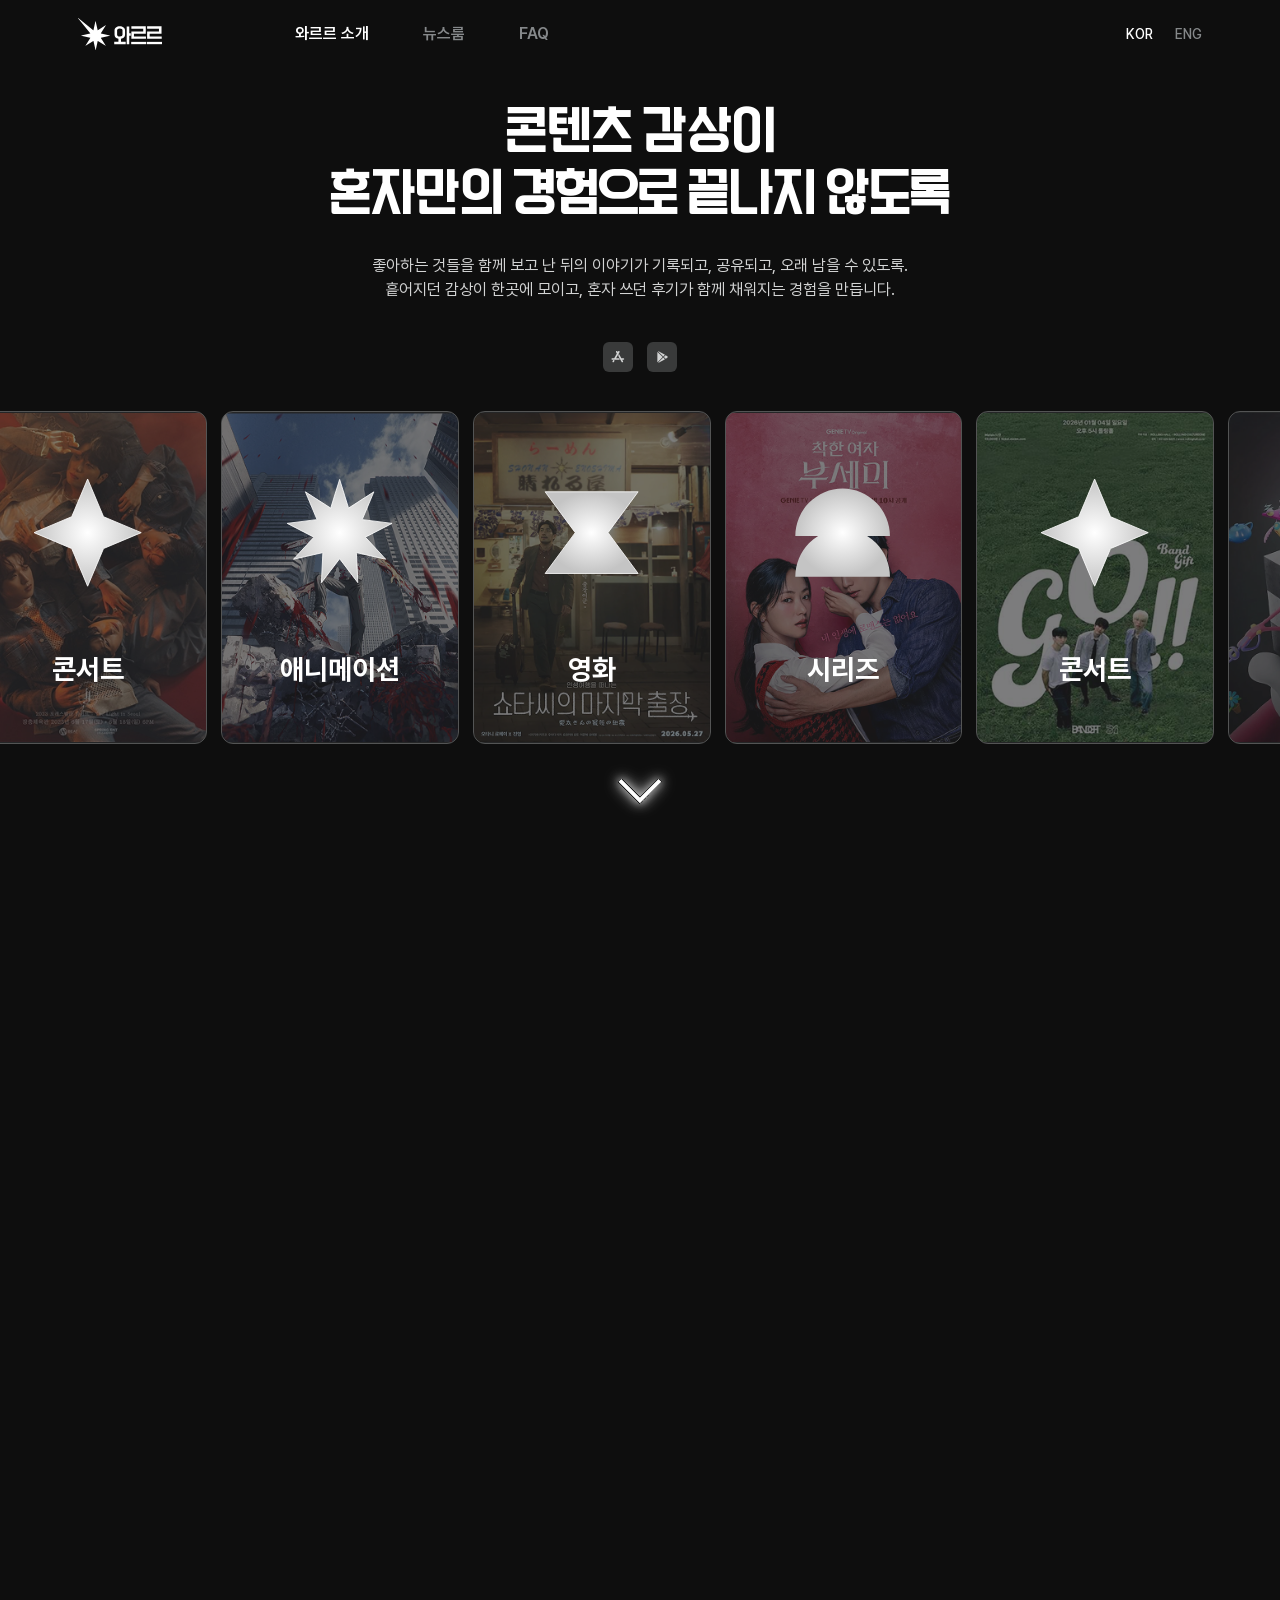
==== commit 5bc80a8b: "feat: 영어 버전 에셋 및 i18n 텍스트 적용 - 섹션 6·7 EN 이미지 전환 (List_M, list_row, Mockup) 로직 추가 - GNB·섹션9 타이틀 Q&A →" ====
--- a/index.html
+++ b/index.html
@@ -30,7 +30,7 @@
         <nav class="gnb-nav" id="gnbNav">
           <a href="#about" class="nav-item active">와르르 소개</a>
           <a href="#newsroom" class="nav-item">뉴스룸</a>
-          <a href="#qa" class="nav-item">Q&amp;A</a>
+          <a href="#qa" class="nav-item">FAQ</a>
         </nav>
         <div class="lang-selector" id="langSelector">
           <button class="lang-btn active" data-lang="kor">KOR</button>
@@ -52,7 +52,7 @@
   <div class="gnb-mobile-overlay" id="mobileOverlay">
     <a href="#about" class="mobile-nav-item">와르르 소개</a>
     <a href="#newsroom" class="mobile-nav-item">뉴스룸</a>
-    <a href="#qa" class="mobile-nav-item">Q&A</a>
+    <a href="#qa" class="mobile-nav-item">FAQ</a>
     <div class="mobile-lang-selector">
       <button class="lang-btn active" data-lang="kor">KOR</button>
       <button class="lang-btn" data-lang="eng">ENG</button>
@@ -292,35 +292,35 @@
           <div class="card-thumbnail">
             <img class="image-3" src="assets/Img/C_thumbnail_1.png" />
             <div class="text-area-3">
-              <div class="text-wrapper-17">DMZ 피스트레인 뮤직 페스티벌 2026</div>
+              <div class="text-wrapper-17" data-ko="DMZ 피스트레인 뮤직 페스티벌 2026" data-en="DMZ PEACE TRAIN MUSIC FESTIVAL 2026">DMZ 피스트레인 뮤직 페스티벌 2026</div>
               <div class="text-wrapper-18">콘서트</div>
             </div>
           </div>
           <div class="card-thumbnail">
             <img class="image-3" src="assets/Img/C_thumbnail_2.png" />
             <div class="text-area-3">
-              <div class="text-wrapper-17">PEAK FESTIVAL 2026</div>
+              <div class="text-wrapper-17" data-ko="PEAK FESTIVAL 2026" data-en="PEAK FESTIVAL 2026">PEAK FESTIVAL 2026</div>
               <div class="text-wrapper-18">콘서트</div>
             </div>
           </div>
           <div class="card-thumbnail">
             <img class="image-3" src="assets/Img/C_thumbnail_3.png" />
             <div class="text-area-3">
-              <div class="text-wrapper-17">2026 HA HYUN SANG Archive Live 〈New Boat〉</div>
+              <div class="text-wrapper-17" data-ko="2026 HA HYUN SANG Archive Live 〈New Boat〉" data-en="2026 HA HYUN SANG Archive Live 〈New Boat〉">2026 HA HYUN SANG Archive Live 〈New Boat〉</div>
               <div class="text-wrapper-18">콘서트</div>
             </div>
           </div>
           <div class="card-thumbnail">
             <img class="image-3" src="assets/Img/C_thumbnail_4.png" />
             <div class="text-area-3">
-              <div class="text-wrapper-17">먼데이프로젝트 시즌9 [KYSB 단독 콘서트 'Our Youth']</div>
+              <div class="text-wrapper-17" data-ko="먼데이프로젝트 시즌9 [KYSB 단독 콘서트 'Our Youth']" data-en="MONDAY PROJECT Season 9 [KYSB Concert 'Our Youth']">먼데이프로젝트 시즌9 [KYSB 단독 콘서트 'Our Youth']</div>
               <div class="text-wrapper-18">콘서트</div>
             </div>
           </div>
           <div class="card-thumbnail">
             <img class="image-3" src="assets/Img/C_thumbnail_5.png" />
             <div class="text-area-3">
-              <div class="text-wrapper-17">2026 CREZL FAN CONCERT 〈CREZ:LAND〉</div>
+              <div class="text-wrapper-17" data-ko="2026 CREZL FAN CONCERT 〈CREZ:LAND〉" data-en="2026 CREZL FAN CONCERT 〈CREZ:LAND〉">2026 CREZL FAN CONCERT 〈CREZ:LAND〉</div>
               <div class="text-wrapper-18">콘서트</div>
             </div>
           </div>
@@ -331,35 +331,35 @@
           <div class="card-thumbnail">
             <img class="image-3" src="assets/Img/A_thumbnail_1.png" />
             <div class="text-area-3">
-              <div class="text-wrapper-17">문호 스트레이독스 4기</div>
+              <div class="text-wrapper-17" data-ko="문호 스트레이독스 4기" data-en="Bungo Stray Dogs Season 4">문호 스트레이독스 4기</div>
               <div class="text-wrapper-18">애니메이션</div>
             </div>
           </div>
           <div class="card-thumbnail">
             <img class="image-3" src="assets/Img/A_thumbnail_2.png" />
             <div class="text-area-3">
-              <div class="text-wrapper-17">은밀한 회사원</div>
+              <div class="text-wrapper-17" data-ko="은밀한 회사원" data-en="Inside Job">은밀한 회사원</div>
               <div class="text-wrapper-18">애니메이션</div>
             </div>
           </div>
           <div class="card-thumbnail">
             <img class="image-3" src="assets/Img/A_thumbnail_3.png" />
             <div class="text-area-3">
-              <div class="text-wrapper-17">시원찮은 그녀를 위한 육성방법 1기</div>
+              <div class="text-wrapper-17" data-ko="시원찮은 그녀를 위한 육성방법 1기" data-en="Saekano: How to Raise a Boring Girlfriend">시원찮은 그녀를 위한 육성방법 1기</div>
               <div class="text-wrapper-18">애니메이션</div>
             </div>
           </div>
           <div class="card-thumbnail">
             <img class="image-3" src="assets/Img/A_thumbnail_4.png" />
             <div class="text-area-3">
-              <div class="text-wrapper-17">비스타즈 파트 1</div>
+              <div class="text-wrapper-17" data-ko="비스타즈 파트 1" data-en="BEASTARS Part 1">비스타즈 파트 1</div>
               <div class="text-wrapper-18">애니메이션</div>
             </div>
           </div>
           <div class="card-thumbnail">
             <img class="image-3" src="assets/Img/A_thumbnail_5.png" />
             <div class="text-area-3">
-              <div class="text-wrapper-17">식극의 소마 5기</div>
+              <div class="text-wrapper-17" data-ko="식극의 소마 5기" data-en="Food Wars! Shokugeki no Soma: The Fifth Plate">식극의 소마 5기</div>
               <div class="text-wrapper-18">애니메이션</div>
             </div>
           </div>
@@ -370,35 +370,35 @@
           <div class="card-thumbnail">
             <img class="image-3" src="assets/Img/M_thumbnail_1.png" />
             <div class="text-area-3">
-              <div class="text-wrapper-17">파묘</div>
+              <div class="text-wrapper-17" data-ko="파묘" data-en="Exhuma">파묘</div>
               <div class="text-wrapper-18">영화</div>
             </div>
           </div>
           <div class="card-thumbnail">
             <img class="image-3" src="assets/Img/M_thumbnail_2.png" />
             <div class="text-area-3">
-              <div class="text-wrapper-17">부산행</div>
+              <div class="text-wrapper-17" data-ko="부산행" data-en="Train to Busan">부산행</div>
               <div class="text-wrapper-18">영화</div>
             </div>
           </div>
           <div class="card-thumbnail">
             <img class="image-3" src="assets/Img/M_thumbnail_3.png" />
             <div class="text-area-3">
-              <div class="text-wrapper-17">신과함께 : 죄와 벌</div>
+              <div class="text-wrapper-17" data-ko="신과함께 : 죄와 벌" data-en="Along With the Gods: The Two Worlds">신과함께 : 죄와 벌</div>
               <div class="text-wrapper-18">영화</div>
             </div>
           </div>
           <div class="card-thumbnail">
             <img class="image-3" src="assets/Img/M_thumbnail_4.png" />
             <div class="text-area-3">
-              <div class="text-wrapper-17">인터스텔라</div>
+              <div class="text-wrapper-17" data-ko="인터스텔라" data-en="Interstellar">인터스텔라</div>
               <div class="text-wrapper-18">영화</div>
             </div>
           </div>
           <div class="card-thumbnail">
             <img class="image-3" src="assets/Img/M_thumbnail_5.png" />
             <div class="text-area-3">
-              <div class="text-wrapper-17">나우 유 씨 미: 마술사기단</div>
+              <div class="text-wrapper-17" data-ko="나우 유 씨 미: 마술사기단" data-en="Now You See Me">나우 유 씨 미: 마술사기단</div>
               <div class="text-wrapper-18">영화</div>
             </div>
           </div>
@@ -409,35 +409,35 @@
           <div class="card-thumbnail">
             <img class="image-3" src="assets/Img/S_thumbnail_1.png" />
             <div class="text-area-3">
-              <div class="text-wrapper-17">유미의 세포들</div>
+              <div class="text-wrapper-17" data-ko="유미의 세포들" data-en="Yumi's Cells">유미의 세포들</div>
               <div class="text-wrapper-18">시리즈</div>
             </div>
           </div>
           <div class="card-thumbnail">
             <img class="image-3" src="assets/Img/S_thumbnail_2.png" />
             <div class="text-area-3">
-              <div class="text-wrapper-17">닥터 차정숙</div>
+              <div class="text-wrapper-17" data-ko="닥터 차정숙" data-en="Doctor Cha">닥터 차정숙</div>
               <div class="text-wrapper-18">시리즈</div>
             </div>
           </div>
           <div class="card-thumbnail">
             <img class="image-3" src="assets/Img/S_thumbnail_3.png" />
             <div class="text-area-3">
-              <div class="text-wrapper-17">으라차차 내인생</div>
+              <div class="text-wrapper-17" data-ko="으라차차 내인생" data-en="Oh, my life">으라차차 내인생</div>
               <div class="text-wrapper-18">시리즈</div>
             </div>
           </div>
           <div class="card-thumbnail">
             <img class="image-3" src="assets/Img/S_thumbnail_4.png" />
             <div class="text-area-3">
-              <div class="text-wrapper-17">솔로지옥4</div>
+              <div class="text-wrapper-17" data-ko="솔로지옥4" data-en="Single's Inferno Season 4">솔로지옥4</div>
               <div class="text-wrapper-18">시리즈</div>
             </div>
           </div>
           <div class="card-thumbnail">
             <img class="image-3" src="assets/Img/S_thumbnail_5.png" />
             <div class="text-area-3">
-              <div class="text-wrapper-17">펫키지: 개취존중 여행배틀</div>
+              <div class="text-wrapper-17" data-ko="펫키지: 개취존중 여행배틀" data-en="Pet-kage: Dog's Preference Travel Battle">펫키지: 개취존중 여행배틀</div>
               <div class="text-wrapper-18">시리즈</div>
             </div>
           </div>
@@ -595,7 +595,7 @@
 
     <!-- Section 9: Q&A -->
     <div class="frame-19" id="qa">
-      <div class="text-wrapper-13">Q&amp;A</div>
+      <div class="text-wrapper-13">FAQ</div>
       <div class="frame-20">
         <div class="frame-20" id="qaList">
           <div class="frame-21 qa-item">
@@ -1325,25 +1325,25 @@
           s2DescDesktop:'Right after the show, you have so much to say. But a few days later, your favorite moments start to blur.<br />You talked with friends, laughed together — but those conversations got buried in a chat thread,<br />and the memory slowly fades.',
           s2DescMobile: 'Right after the show, you have so much to say.<br />But those conversations got buried in a chat thread, and the memory slowly fades.',
 
-          s3Heading:  'Introducing a space to bring your scattered thoughts and memories together,<br />so you can always look back on them.',
+          s3Heading:  'A place to gather scattered thoughts and memories,<br />so you can revisit them for years to come.',
           s3LogoSrc:  'assets/svg/logo_En_T.svg',
 
-          s4Heading: 'Record by content type, the right way',
-          s4Desc:    '<span class="span">Concerts, Animation, Movies, and Series</span><span class="text-wrapper-14">.</span><br class="br-sec4-default"><span class="text-wrapper-14">In a space tailored to each type of content, </span><br class="br-sec4-small"><span class="text-wrapper-14">your thoughts come through more naturally.</span>',
-
-          s5Heading:       'Capture the moments you watched together',
-          s5DescDesktop:   '<span class="text-wrapper-20">Share an invite</span><span class="text-wrapper-21"> with a friend to </span><span class="text-wrapper-20">share the same journal</span><span class="text-wrapper-21">, and each record the same work through your own lens.</span><br><span class="text-wrapper-21">Read each other\'s reviews, keep the conversation going, and turn shared moments into richer memories.</span>',
-          s5DescMobile:    '<span class="text-wrapper-20">Share an invite</span> with a friend to <span class="text-wrapper-20">share the same journal</span>,<br class="br-sec5-small"> and each record through your own lens.',
+          s4Heading: 'Record more meaningfully, for every type of content.',
+          s4Desc:    '<span class="span">From concerts and anime to films and series</span><span class="text-wrapper-14"> —</span><br class="br-sec4-default"><span class="text-wrapper-14">each with its own space, so your thoughts feel right at home.</span>',
+
+          s5Heading:       'Capture the moments you shared, together',
+          s5DescDesktop:   '<span class="text-wrapper-21">Share a journal with friends and </span><span class="text-wrapper-20">record the same work through different perspectives.</span><br><span class="text-wrapper-21">Read each other\'s reviews and turn shared experiences into lasting memories.</span>',
+          s5DescMobile:    'Share a journal with friends and <span class="text-wrapper-20">record the same work<br class="br-sec5-small">through different perspectives.</span>',
           s5PosterFront:   'assets/svg/poster_En_1.svg',
           s5PosterBack:    'assets/svg/poster_En_2.svg',
           s5TooltipDesktop:'assets/svg/tooltip_En_1.svg',
           s5TooltipMobile: 'assets/svg/tooltip_En_2.svg',
 
-          s6Heading:     'Little prompts to help you remember',
-          s6DescDesktop: '<span class="text-wrapper-30">The </span><span class="text-wrapper-31">Writing Kit</span><span class="text-wrapper-30"> — featuring iconic lines, OSTs, and genre-specific prompts — helps you naturally recall your memories of the work.<br>Even when inspiration runs dry, it keeps your thoughts flowing so you can write a richer review.</span>',
-          s6DescMobile:  '<span class="text-wrapper-30">The </span><span class="text-wrapper-31">Writing Kit</span><span class="text-wrapper-30"> provides prompts<br>to help you write a richer review.</span>',
-
-          s7Heading:    'Individual reviews come together<br>to create a richer story',
+          s6Heading:     'Little prompts to spark your memories',
+          s6DescDesktop: '<span class="text-wrapper-30">With memorable quotes, OSTs, and tailored questions, </span><span class="text-wrapper-31">writing kits</span><span class="text-wrapper-30"> help you recall moments from the content.<br>When your thoughts slow down, they help you keep writing and create richer reviews.</span>',
+          s6DescMobile:  '<span class="text-wrapper-30">With memorable quotes, OSTs, and tailored questions, </span><span class="text-wrapper-31">writing kits</span><span class="text-wrapper-30"><br>help you create richer reviews.</span>',
+
+          s7Heading:    'Different perspectives come together<br>to create a richer story.',
           s7TooltipSrc: 'assets/svg/tooltip_En_7.svg',
 
           s8Heading: 'Newsroom',
@@ -1438,6 +1438,10 @@
           document.querySelectorAll(`#cardList-${type} .text-wrapper-18`).forEach(el => el.textContent = map[type]);
         });
 
+        document.querySelectorAll('#genre .text-wrapper-17[data-ko]').forEach(el => {
+          el.textContent = lang === 'en' ? el.dataset.en : el.dataset.ko;
+        });
+
         // ── Section 5 ─────────────────────────────────────────
         if (sec5) {
           sec5.querySelector('.text-wrapper-13').textContent         = t.s5Heading;
@@ -1454,10 +1458,24 @@
         document.querySelector('#writing-kit .sec6-desc-desktop').innerHTML      = t.s6DescDesktop;
         document.querySelector('#writing-kit .sec6-desc-mobile').innerHTML       = t.s6DescMobile;
 
+        const isEn = lang === 'en';
+        [1, 2, 3].forEach(n => {
+          const listM = document.querySelector(`.sec6-list-m-${n}`);
+          if (listM) listM.src = isEn ? `assets/svg/List_M_EN_${n}.svg` : `assets/svg/List_M_${n}.svg`;
+          const row = document.querySelector(`.sec6-row-${n}`);
+          if (row) row.src = isEn ? `assets/svg/list_row_EN_${n}.svg` : `assets/svg/list_row_${n}.svg`;
+        });
+        const mockup1 = document.querySelector('.sec6-mockup-1');
+        if (mockup1) mockup1.src = isEn ? 'assets/Img/Mockup_1_en.png' : 'assets/Img/Mockup_1.png';
+        const mockup2 = document.querySelector('.sec6-mockup-2');
+        if (mockup2) mockup2.src = isEn ? 'assets/Img/Mockup_2_en.png' : 'assets/Img/Mockup_2.png';
+
         // ── Section 7 ─────────────────────────────────────────
         if (sec7) {
           sec7.querySelector('.text-wrapper-36').innerHTML = t.s7Heading;
           sec7.querySelector('.sec7-tooltip').src          = t.s7TooltipSrc;
+          const mockupIn = sec7.querySelector('.sec7-mockup-img');
+          if (mockupIn) mockupIn.src = isEn ? 'assets/Img/Mockup_in_en.png' : 'assets/Img/Mockup_in.png';
         }
 
         // ── Section 8 ─────────────────────────────────────────
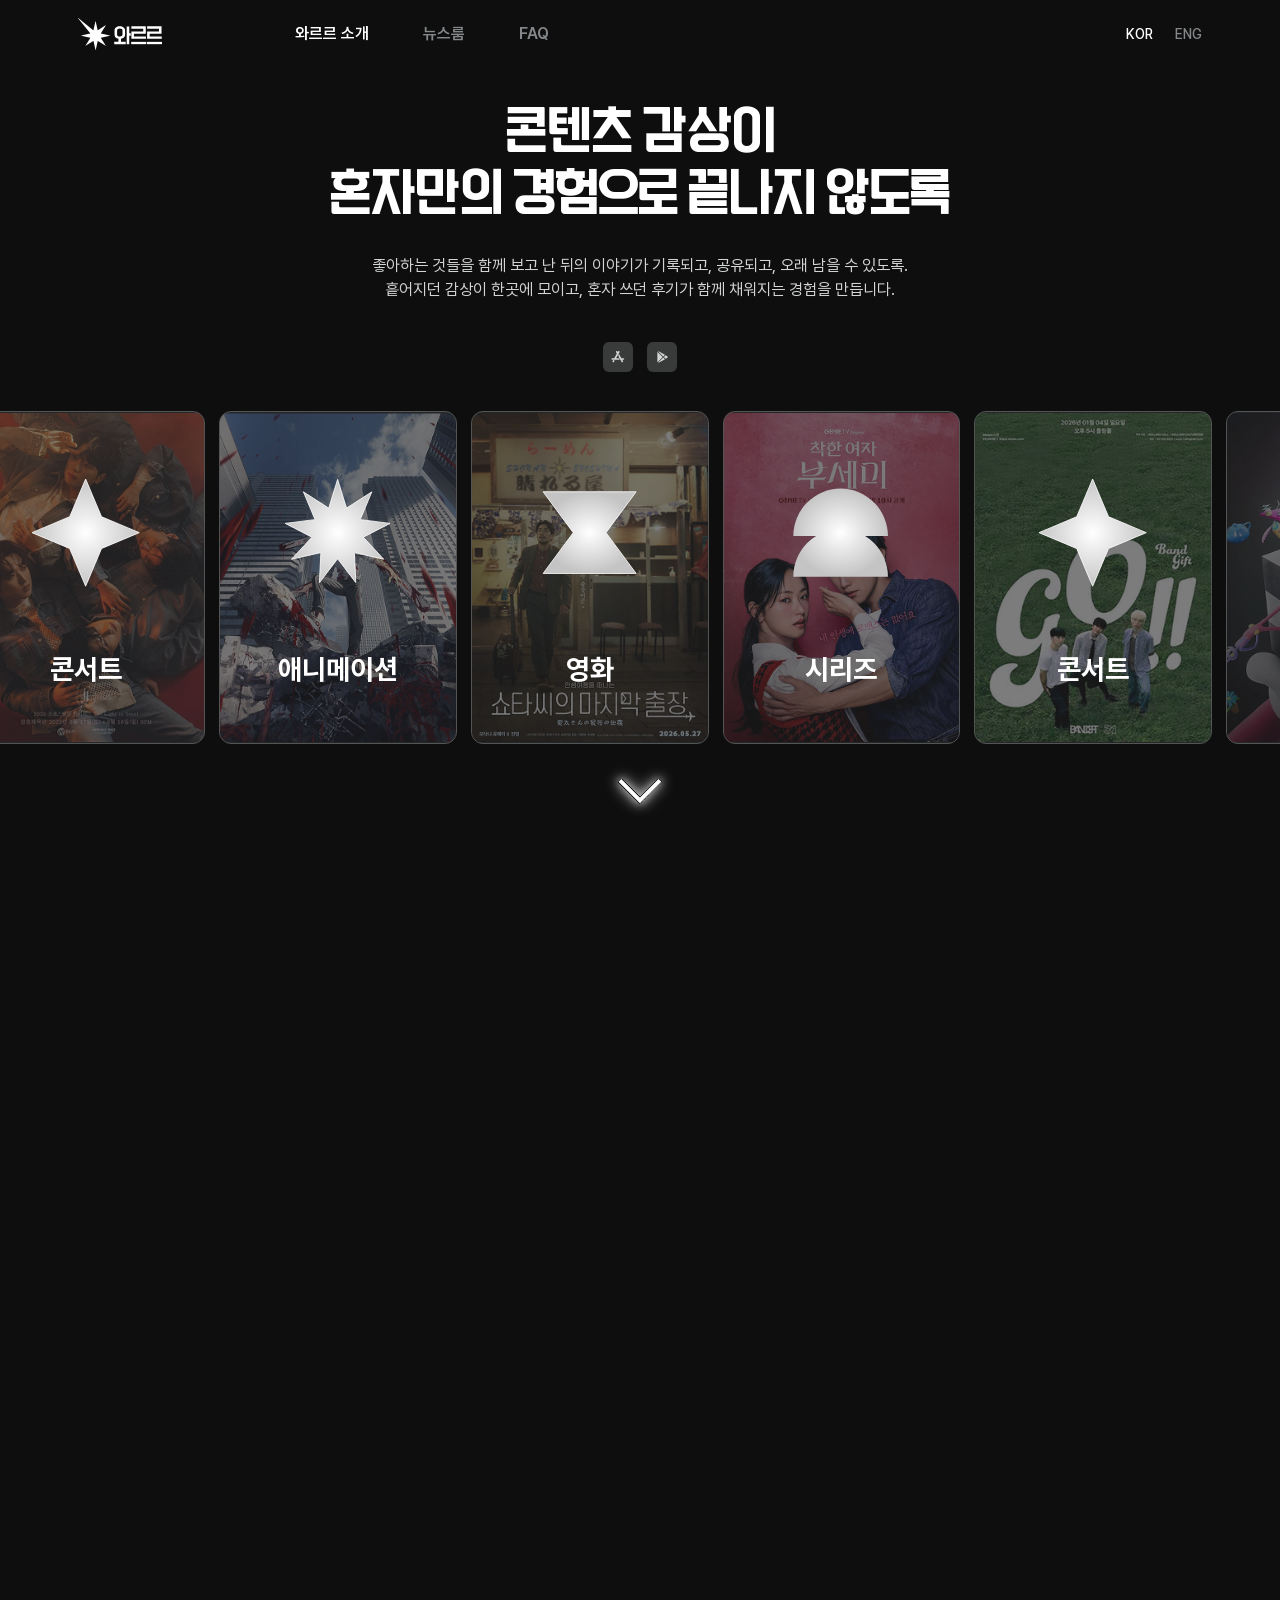
==== commit c2227ec7: "feat: 뉴스룸 상세 페이지 기능 개선 및 푸터 추가 - 기사별 상세 페이지 분리 (?id=1~4, 쿼리 파라미터 방식) - 각 기사 KOR/ENG 본문 데이터 추가 - GNB " ====
--- a/index.html
+++ b/index.html
@@ -538,34 +538,34 @@
       <div class="text-wrapper-13">뉴스룸</div>
       <div class="frame-15">
         <div class="frame-16">
-          <div class="list">
+          <a href="newsroom_detail.html?id=1" class="list">
             <img class="newsroom-thumb" src="assets/Img/Newsroom_Img_1.png" alt="뉴스룸 이미지 1" />
             <div class="frame-17">
               <p class="text-wrapper-37">와르르 1주년, 누적 후기 10만 건 달성</p>
               <div class="text-wrapper-38">2027. 07. 30.</div>
             </div>
-          </div>
-          <div class="list">
+          </a>
+          <a href="newsroom_detail.html?id=2" class="list">
             <img class="newsroom-thumb" src="assets/Img/Newsroom_Img_2.png" alt="뉴스룸 이미지 2" />
             <div class="frame-17">
               <p class="text-wrapper-37">와르르 앱, 플레이스토어 '이주의 신규 추천' 선정</p>
               <div class="text-wrapper-38">2027. 07. 19.</div>
             </div>
-          </div>
-          <div class="list">
+          </a>
+          <a href="newsroom_detail.html?id=3" class="list">
             <img class="newsroom-thumb" src="assets/Img/Newsroom_Img_3.png" alt="뉴스룸 이미지 3" />
             <div class="frame-17">
               <p class="text-wrapper-37">와르르, 정식 출시 — 콘텐츠 감상을 함께 기록하는 첫 서비스</p>
               <div class="text-wrapper-38">2027. 03. 21.</div>
             </div>
-          </div>
-          <div class="list list--mobile-only">
+          </a>
+          <a href="newsroom_detail.html?id=4" class="list list--mobile-only">
             <img class="newsroom-thumb" src="assets/Img/Newsroom_Img_4.png" alt="뉴스룸 이미지 4" />
             <div class="frame-17">
               <p class="text-wrapper-37">와르르 베타테스트 참여자 1,000명 돌파</p>
               <div class="text-wrapper-38">2026. 12. 05.</div>
             </div>
-          </div>
+          </a>
         </div>
         <div class="pagenation-wrapper">
           <div class="pagenation">
@@ -908,8 +908,21 @@
       });
 
       // 초기 상태
-      updateGnb(0);
-      updateNav(0);
+      const initHash = window.location.hash.slice(1);
+      if (initHash) {
+        const hashTarget = document.getElementById(initHash);
+        if (hashTarget) {
+          const hashIdx = getSections().findIndex(s => s === hashTarget || s.contains(hashTarget));
+          if (hashIdx !== -1) {
+            currentIndex = hashIdx;
+            desktop.style.transition = 'none';
+            desktop.style.transform = `translateY(${-currentIndex * window.innerHeight}px)`;
+            requestAnimationFrame(() => { desktop.style.transition = ''; });
+          }
+        }
+      }
+      updateGnb(currentIndex);
+      updateNav(currentIndex);
     });
   </script>
 
@@ -1498,12 +1511,22 @@
       }
 
       // ── Lang Button Handler ──────────────────────────────────
-      let currentLang = 'ko';
+      let currentLang = localStorage.getItem('waruru-lang') || 'ko';
+
+      // 저장된 언어가 영어면 버튼 상태 + 콘텐츠 초기 적용
+      if (currentLang === 'en') {
+        document.querySelectorAll('.lang-btn').forEach(b =>
+          b.classList.toggle('active', b.dataset.lang === 'eng')
+        );
+        applyLang('en');
+      }
+
       document.querySelectorAll('.lang-btn').forEach(btn => {
         btn.addEventListener('click', () => {
           const lang = btn.dataset.lang === 'eng' ? 'en' : 'ko';
           if (lang === currentLang) return;
           currentLang = lang;
+          localStorage.setItem('waruru-lang', lang);
           document.querySelectorAll('.lang-btn').forEach(b =>
             b.classList.toggle('active', b.dataset.lang === btn.dataset.lang)
           );
--- a/style.css
+++ b/style.css
@@ -1518,6 +1518,13 @@
   border-bottom-width: 1px;
   border-bottom-style: solid;
   border-color: var(--color-grayscale-100);
+  text-decoration: none;
+  cursor: pointer;
+  transition: background-color 0.15s ease;
+}
+
+.desktop .list:hover {
+  background-color: var(--color-grayscale-50);
 }
 
 .desktop .dribbble-shot {
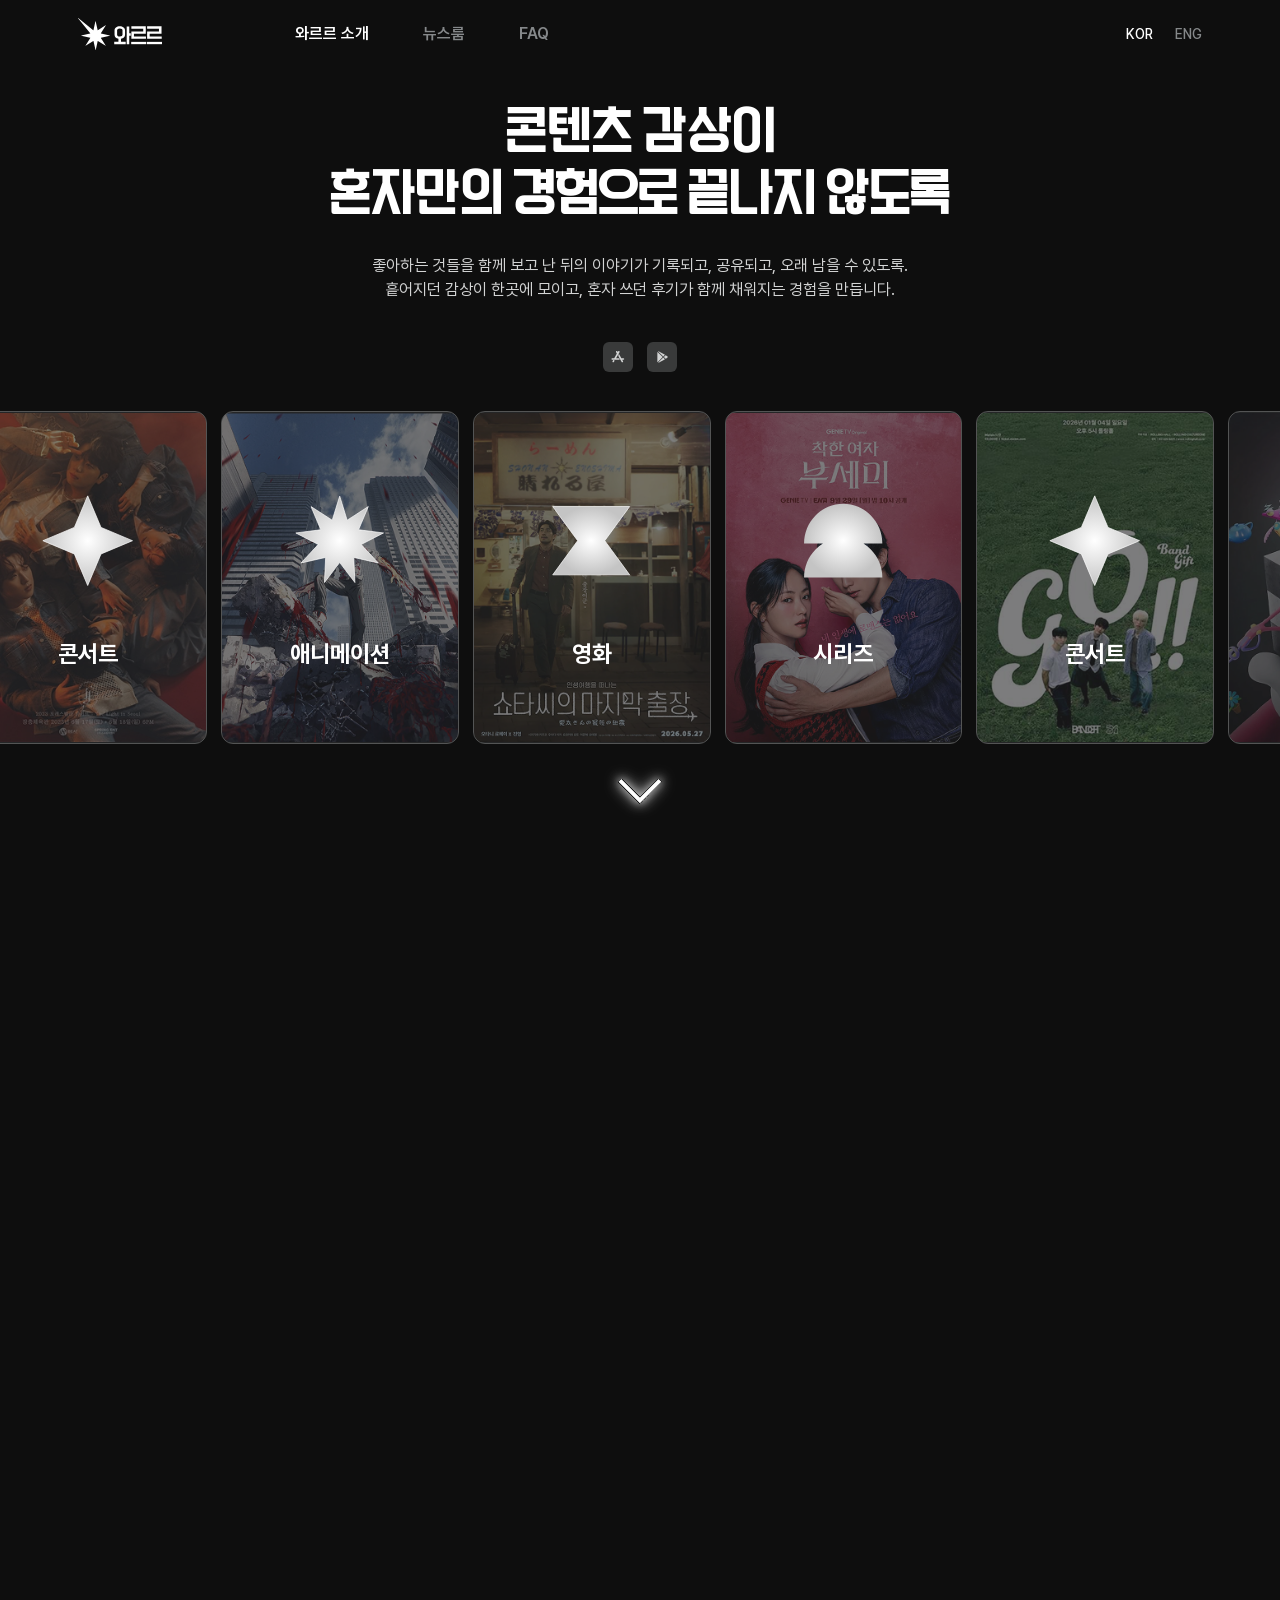
==== commit 8b9242a2: "feat: FAQ 페이지네이션 제거 및 하단 여백 조정 - FAQ 섹션 페이지 번호(pagination) 전 뷰포트에서 제거 - FAQ 리스트 컨테이너 padding-bottom " ====
--- a/index.html
+++ b/index.html
@@ -670,29 +670,6 @@
             </div>
           </div>
         </div>
-        <div class="frame-26">
-          <div class="pagenation">
-            <img class="icon-arrow icon-arrow-l" src="assets/svg/icon_arrow_l.svg" />
-            <div class="frame-18">
-              <button class="button">
-                <div class="text-wrapper-39">1</div>
-              </button>
-              <button class="button">
-                <div class="text-wrapper-40">2</div>
-              </button>
-              <button class="button">
-                <div class="text-wrapper-40">3</div>
-              </button>
-              <button class="button">
-                <div class="text-wrapper-40">4</div>
-              </button>
-              <button class="button">
-                <div class="text-wrapper-40">5</div>
-              </button>
-            </div>
-            <img class="icon-arrow icon-arrow-r" src="assets/svg/icon_arrow_r.svg" />
-          </div>
-        </div>
       </div>
 
       <!-- Footer -->
--- a/style.css
+++ b/style.css
@@ -371,22 +371,22 @@
   flex-direction: column;
   align-items: center;
   justify-content: center;
-  gap: 64px;
+  gap: min(calc(100dvh * 0.0592), calc((100dvh - 520px) * 0.16));
   z-index: 2;
   padding-top: 8px;
   transition: opacity 0.3s ease;
 }
 
 .desktop .card-overlay-icon {
-  width: 110px;
-  height: 110px;
+  width: min(calc(100dvh * 0.1018), calc((100dvh - 520px) * 0.275));
+  height: min(calc(100dvh * 0.1018), calc((100dvh - 520px) * 0.275));
   object-fit: contain;
 }
 
 .desktop .card-overlay-label {
   font-family: 'Pretendard', sans-serif;
   font-weight: 700;
-  font-size: 1.75rem; /* 28px */
+  font-size: min(calc(100dvh * 0.026), calc((100dvh - 520px) * 0.07));
   color: var(--gray-scale-white);
   white-space: nowrap;
 }
@@ -1710,7 +1710,7 @@
 .desktop .frame-19 > .frame-20 {
   max-width: 1204px;
   width: 100%;
-  padding: 0 40px 80px;
+  padding: 0 40px 110px;
   box-sizing: border-box;
   margin-left: auto;
   margin-right: auto;
@@ -2123,16 +2123,16 @@
     height: auto;
   }
 
-  /* mockup-1: 좌측, 살짝 뷰포트 왼쪽 클립 */
+  /* mockup-1: 두 목업 가운데 정렬 (씬 x=250 기준, 뷰포트 폭 반응형) */
   .desktop .sec6-mockup-1 {
-    left: 55px;
-    top: 20px;
-  }
-
-  /* mockup-2: 우측 + 아래 오프셋 */
+    left: calc(138px - 10.3vw);
+    top: 0px;
+  }
+
+  /* mockup-2: mockup-1 우측 끝 + 15px 간격 (항상 일정 간격 유지) */
   .desktop .sec6-mockup-2 {
-    left: 240px;
-    top: 180px;
+    left: 258px;
+    top: clamp(80px, 12vh, 130px);
   }
 
   /* list-m: 125px(360px) → 160px(767px) */
@@ -2142,18 +2142,18 @@
 
   /* list-m: mockup-1 우측으로 이동 */
   .desktop .sec6-list-m-1 {
-    left: 255px;
-    top: 10px;
+    left: 220px;
+    top: -10px;
   }
 
   .desktop .sec6-list-m-2 {
-    left: 260px;
-    top: 100px;
+    left: 345px;
+    top: clamp(40px, 6vh, 80px);
   }
 
   .desktop .sec6-list-m-3 {
-    left: 45px;
-    top: 390px;
+    left: clamp(25px, calc(63px - 4.9vw), 45px);
+    top: clamp(270px, calc(235px + 9.8vw), 310px);
   }
 
   /* row: 142px(360px) → 180px(767px) */
@@ -2163,18 +2163,18 @@
 
   /* row: mockup-2 우측 + 하단 배치 */
   .desktop .sec6-row-1 {
-    left: 90px;
-    top: 430px;
+    display: none;
   }
 
   .desktop .sec6-row-2 {
     left: 340px;
-    top: 330px;
+    top: 300px;
   }
 
   .desktop .sec6-row-3 {
-    left: 270px;
-    top: 470px;
+    left: clamp(120px, calc(176px - 7.37vw), 150px);
+    top: clamp(350px, calc(315px + 9.8vw), 390px);
+    z-index: 1;
   }
 
   /* 섹션 4 칩: 30px(360px) → 48px(767px) */
@@ -2310,6 +2310,16 @@
   }
 
   /* 본문: 데스크톱용 숨기고 모바일용 표시 */
+  /* 섹션 1 화살표: 50px(360px) → 75px(767px) */
+  .desktop .sec1-arrow {
+    bottom: 40px;
+  }
+
+  .desktop .sec1-arrow img {
+    width: clamp(50px, calc(6.3vw + 27px), 75px);
+    height: auto;
+  }
+
   .sec1-desc-desktop { display: none; }
   .sec1-desc-mobile {
     display: block;
@@ -2359,11 +2369,16 @@
   }
 
   /* 전체 섹션 제목 상단 여백 — GNB(50px) + 40px */
-  .desktop .container,
   .desktop .frame-3,
   .desktop .frame-14,
   .desktop .frame-19 {
     padding-top: 90px;
+  }
+
+  /* 섹션 1: padding-bottom 줄여 카드리스트를 화살표 쪽으로 내림 */
+  .desktop .container {
+    padding-top: 90px;
+    padding-bottom: 50px;
   }
 
   .desktop .text-area-4,
@@ -2436,67 +2451,6 @@
   }
 }
 
-/* 섹션 6 — 680px 이상 모바일: 목업 크게, list-m 좌측 / row 우측 배치 */
-@media (min-width: 680px) and (max-width: 767px) {
-  .desktop .sec6-scene {
-    width: 650px;
-    height: 570px;
-    top: 240px;
-  }
-
-  .desktop .sec6-mockup {
-    width: 210px;
-  }
-
-  /* combined 436px → 가로 중앙 정렬 (scene 650px) */
-  .desktop .sec6-mockup-1 {
-    left: 107px;
-    top: 0;
-  }
-
-  .desktop .sec6-mockup-2 {
-    left: 333px;
-    top: 65px;
-  }
-
-  .desktop .sec6-list-m {
-    width: 158px;
-  }
-
-  .desktop .sec6-list-m-1 {
-    left: -15px;
-    top: 22px;
-  }
-
-  .desktop .sec6-list-m-2 {
-    left: 58px;
-    top: 195px;
-  }
-
-  .desktop .sec6-list-m-3 {
-    left: -10px;
-    top: 360px;
-  }
-
-  .desktop .sec6-row {
-    width: 172px;
-  }
-
-  .desktop .sec6-row-1 {
-    left: 523px;
-    top: 45px;
-  }
-
-  .desktop .sec6-row-2 {
-    left: 563px;
-    top: 210px;
-  }
-
-  .desktop .sec6-row-3 {
-    left: 518px;
-    top: 370px;
-  }
-}
 
 /* 섹션 4 칩 — 400px 이하 고정 (높이 30px 기준, 비율에 맞게 가로도 고정) */
 @media (max-width: 400px) {
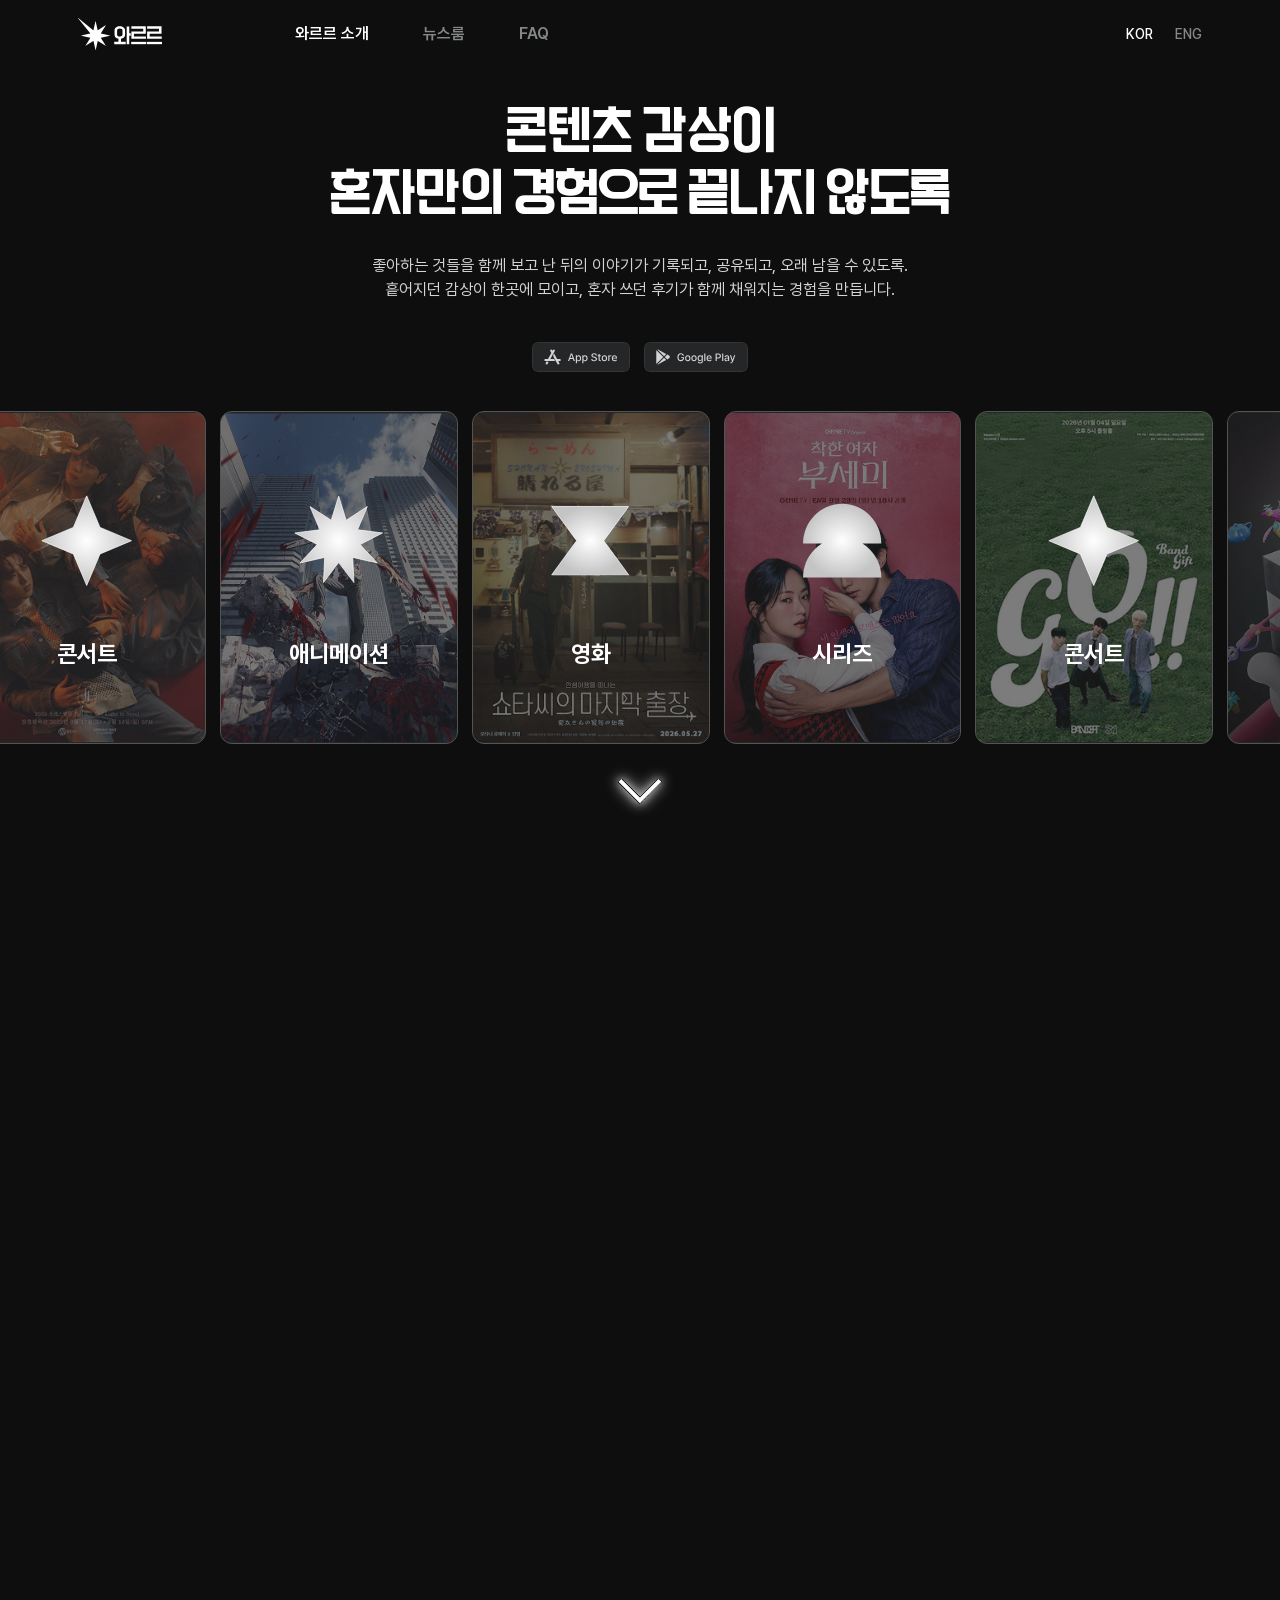
==== commit 53b10902: "refactor: CSS·JS 모듈화 및 섹션4 패딩 CSS 변수 적용 - style.css(2649줄)를 9개 섹션별 CSS로 분리 (styles/sections/) - inde" ====
--- a/index.html
+++ b/index.html
@@ -14,6 +14,16 @@
   <link rel="stylesheet" href="styles/media_styles.css">
   <link rel="stylesheet" href="style.css">
   <link rel="stylesheet" href="styles/gnb.css">
+  <!-- Section Stylesheets -->
+  <link rel="stylesheet" href="styles/sections/sec1_hero.css">
+  <link rel="stylesheet" href="styles/sections/sec2_cards.css">
+  <link rel="stylesheet" href="styles/sections/sec3_archive.css">
+  <link rel="stylesheet" href="styles/sections/sec4_genre.css">
+  <link rel="stylesheet" href="styles/sections/sec5_writing.css">
+  <link rel="stylesheet" href="styles/sections/sec6_mockup.css">
+  <link rel="stylesheet" href="styles/sections/sec7_reviews.css">
+  <link rel="stylesheet" href="styles/sections/sec8_newsroom.css">
+  <link rel="stylesheet" href="styles/sections/sec9_faq.css">
 </head>
 
 <body>
@@ -684,835 +694,19 @@
 
   </div><!-- /.desktop -->
 
-  <!-- Card List: Auto-scroll + Drag -->
-  <script>
-    window.addEventListener('load', () => {
-      const cardList = document.querySelector('.card-list');
-      const cardTrack = document.querySelector('.card-track');
-
-      let isDragging = false;
-      let dragStartX = 0;
-      let dragStartScroll = 0;
-      let isPaused = false;
-      let rafId;
-      let halfWidth = 0;
-      let scrollPos = 0;
-      const speed = 0.6;
-
-      function updateHalfWidth() {
-        halfWidth = cardTrack.scrollWidth / 2;
-        if (halfWidth > 0 && scrollPos >= halfWidth) {
-          scrollPos = scrollPos % halfWidth;
-        }
-      }
-
-      // 렌더링 완료 후 halfWidth 계산
-      setTimeout(updateHalfWidth, 150);
-
-      // resize debounce
-      let resizeTimer;
-      window.addEventListener('resize', () => {
-        clearTimeout(resizeTimer);
-        resizeTimer = setTimeout(updateHalfWidth, 200);
-      });
-
-      // --- Auto-scroll ---
-      function tick() {
-        if (!isPaused && halfWidth > 0) {
-          scrollPos += speed;
-          if (scrollPos >= halfWidth) scrollPos -= halfWidth;
-          cardList.scrollLeft = scrollPos;
-        }
-        rafId = requestAnimationFrame(tick);
-      }
-      rafId = requestAnimationFrame(tick);
-
-      // --- Card hover pause ---
-      document.querySelectorAll('.card').forEach(card => {
-        card.addEventListener('mouseenter', () => { isPaused = true; });
-        card.addEventListener('mouseleave', () => { if (!isDragging) isPaused = false; });
-      });
-
-      // --- Drag ---
-      cardList.addEventListener('mousedown', (e) => {
-        isDragging = true;
-        isPaused = true;
-        dragStartX = e.pageX - cardList.offsetLeft;
-        dragStartScroll = cardList.scrollLeft;
-        scrollPos = cardList.scrollLeft;
-        cardList.classList.add('dragging');
-      });
-
-      window.addEventListener('mouseup', () => {
-        if (!isDragging) return;
-        isDragging = false;
-        isPaused = false;
-        cardList.classList.remove('dragging');
-      });
-
-      window.addEventListener('mousemove', (e) => {
-        if (!isDragging) return;
-        e.preventDefault();
-        const x = e.pageX - cardList.offsetLeft;
-        const delta = (x - dragStartX);
-        let next = dragStartScroll - delta;
-
-        // 무한 루프 보정
-        if (next >= halfWidth) next -= halfWidth;
-        else if (next < 0) next += halfWidth;
-
-        cardList.scrollLeft = next;
-      });
-    });
-  </script>
-
-  <!-- 풀페이지 스크롤 (GNB 테마·네비게이션·섹션 이동 통합) -->
-  <script>
-    document.addEventListener('DOMContentLoaded', () => {
-      const SELECTOR = '.desktop > .container, .desktop > .container-2, .desktop > .frame-2, .desktop > .frame-3, .desktop > .frame-14, .desktop > .frame-19';
-      const desktop = document.querySelector('.desktop');
-      const gnb = document.querySelector('.gnb');
-      const navItems = document.querySelectorAll('#gnbNav .nav-item');
-
-      // 섹션 인덱스별 GNB 테마 / nav active id
-      const GNB_THEME = ['dark', 'dark', 'dark', 'light', 'light', 'light', 'light', 'white', 'white'];
-      const NAV_ACTIVE = ['about', 'about', 'about', 'about', 'about', 'about', 'about', 'newsroom', 'qa'];
-
-      let currentIndex = 0;
-      let isAnimating = false;
-      let wheelLocked = false;  // 관성 이벤트 차단용 (1500ms)
-      let wheelLockTimer = null;
-      let wheelAccum = 0;
-      let wheelEndTimer = null;
-
-      const getSections = () => [...document.querySelectorAll(SELECTOR)];
-
-      function updateGnb(idx) {
-        const theme = GNB_THEME[idx] ?? 'dark';
-        gnb.classList.toggle('gnb--light', theme === 'light');
-        gnb.classList.toggle('gnb--white', theme === 'white');
-      }
-
-      function updateNav(idx) {
-        const id = NAV_ACTIVE[idx] ?? 'about';
-        navItems.forEach(item =>
-          item.classList.toggle('active', item.getAttribute('href') === `#${id}`)
-        );
-      }
-
-      function goTo(index) {
-        const count = getSections().length;
-        if (index < 0 || index >= count || isAnimating) return;
-        currentIndex = index;
-        desktop.style.transform = `translateY(${-currentIndex * window.innerHeight}px)`;
-        isAnimating = true;
-        // 휠 전용 잠금: 관성이 완전히 가라앉을 때까지 차단
-        wheelLocked = true;
-        wheelAccum = 0;
-        clearTimeout(wheelLockTimer);
-        wheelLockTimer = setTimeout(() => {
-          wheelLocked = false;
-          wheelAccum = 0;
-        }, 1500);
-        updateGnb(currentIndex);
-        updateNav(currentIndex);
-      }
-
-      desktop.addEventListener('transitionend', () => {
-        setTimeout(() => { isAnimating = false; }, 350);
-      });
-
-      // ── Wheel ──
-      window.addEventListener('wheel', (e) => {
-        // 예외: 폰 목업 내부 스크롤 영역
-        if (e.target.closest('#sec7ScrollArea')) return;
-        // 예외: 섹션 4 카드 리스트 가로 스크롤
-        if (e.target.closest('.card-list-2')) {
-          const list = e.target.closest('.card-list-2');
-          if (list.scrollWidth > list.clientWidth) return;
-        }
-        e.preventDefault();
-
-        // 잠금 중(관성 구간)에는 누적값 리셋 후 무시
-        if (wheelLocked) { wheelAccum = 0; return; }
-
-        // 제스처 종료 300ms 후 누적값 리셋
-        clearTimeout(wheelEndTimer);
-        wheelEndTimer = setTimeout(() => { wheelAccum = 0; }, 300);
-
-        wheelAccum += e.deltaY;
-        if (Math.abs(wheelAccum) < 80) return;
-
-        const dir = wheelAccum > 0 ? 1 : -1;
-        wheelAccum = 0;
-        goTo(currentIndex + dir);
-      }, { passive: false });
-
-      // ── Touch ──
-      let touchStartY = 0;
-      window.addEventListener('touchstart', (e) => {
-        touchStartY = e.touches[0].clientY;
-      }, { passive: true });
-
-      window.addEventListener('touchmove', (e) => {
-        if (e.target.closest('#sec7ScrollArea')) return;
-        if (e.target.closest('.card-list-2')) return;
-        e.preventDefault();
-        if (isAnimating) return;
-        const delta = touchStartY - e.touches[0].clientY;
-        if (Math.abs(delta) < 14) return;
-        if (delta < 0) goTo(currentIndex - 1);
-        else goTo(currentIndex + 1);
-        touchStartY = e.touches[0].clientY;
-      }, { passive: false });
-
-      // ── Resize — 인덱스 유지하며 위치 재계산 ──
-      window.addEventListener('resize', () => {
-        desktop.style.transition = 'none';
-        desktop.style.transform = `translateY(${-currentIndex * window.innerHeight}px)`;
-        requestAnimationFrame(() => { desktop.style.transition = ''; });
-      });
-
-      // ── GNB / 모바일 메뉴 앵커 클릭 ──
-      document.addEventListener('click', (e) => {
-        const anchor = e.target.closest('a[href^="#"]');
-        if (!anchor) return;
-        const target = document.querySelector(anchor.getAttribute('href'));
-        if (!target) return;
-        e.preventDefault();
-        const idx = getSections().findIndex(s => s === target || s.contains(target));
-        if (idx !== -1) goTo(idx);
-      });
-
-      // 초기 상태
-      const initHash = window.location.hash.slice(1);
-      if (initHash) {
-        const hashTarget = document.getElementById(initHash);
-        if (hashTarget) {
-          const hashIdx = getSections().findIndex(s => s === hashTarget || s.contains(hashTarget));
-          if (hashIdx !== -1) {
-            currentIndex = hashIdx;
-            desktop.style.transition = 'none';
-            desktop.style.transform = `translateY(${-currentIndex * window.innerHeight}px)`;
-            requestAnimationFrame(() => { desktop.style.transition = ''; });
-          }
-        }
-      }
-      updateGnb(currentIndex);
-      updateNav(currentIndex);
-    });
-  </script>
-
-  <!-- Section 2 cardtextfield 등장 모션 -->
-  <script>
-    document.addEventListener('DOMContentLoaded', () => {
-      const section2 = document.getElementById('experience');
-      if (!section2) return;
-
-      const selectors = [
-        '.cardtextfield-4',
-        '.cardtextfield',
-        '.cardtextfield-5',
-        '.cardtextfield-2',
-        '.cardtextfield-6',
-        '.cardtextfield-3',
-      ];
-
-      const fields = selectors.map(s => document.querySelector(s)).filter(Boolean);
-
-      let timers = [];
-      const observer = new IntersectionObserver((entries) => {
-        if (entries[0].isIntersecting) {
-          timers.forEach(clearTimeout);
-          timers = fields.map((el, i) =>
-            setTimeout(() => el.classList.add('ctf-visible'), i * 120)
-          );
-        } else {
-          timers.forEach(clearTimeout);
-          timers = [];
-          fields.forEach(el => el.classList.remove('ctf-visible'));
-        }
-      }, { threshold: 0.15 });
-
-      observer.observe(section2);
-    });
-  </script>
-
-  <!-- Section 3 앱 아이콘 글로우 모션 -->
-  <script>
-    document.addEventListener('DOMContentLoaded', () => {
-      const section3 = document.getElementById('archive');
-      const iconWrapper = document.querySelector('.app-icon-wrapper');
-      if (!section3 || !iconWrapper) return;
-
-      const observer = new IntersectionObserver((entries) => {
-        if (entries[0].isIntersecting) {
-          iconWrapper.classList.add('glow-visible');
-        } else {
-          iconWrapper.classList.remove('glow-visible');
-        }
-      }, { threshold: 0.15 });
-
-      observer.observe(section3);
-    });
-  </script>
-
-  <!-- Section 6 row / list-m 등장 모션 -->
-  <script>
-    document.addEventListener('DOMContentLoaded', () => {
-      const section6 = document.getElementById('writing-kit');
-      if (!section6) return;
-
-      const selectors = [
-        '.sec6-list-m-1',
-        '.sec6-row-1',
-        '.sec6-list-m-2',
-        '.sec6-row-2',
-        '.sec6-list-m-3',
-        '.sec6-row-3',
-      ];
-
-      const items = selectors.map(s => document.querySelector(s)).filter(Boolean);
-
-      let timers = [];
-      const observer = new IntersectionObserver((entries) => {
-        if (entries[0].isIntersecting) {
-          timers.forEach(clearTimeout);
-          timers = items.map((el, i) =>
-            setTimeout(() => el.classList.add('s6-visible'), i * 120)
-          );
-        } else {
-          timers.forEach(clearTimeout);
-          timers = [];
-          items.forEach(el => el.classList.remove('s6-visible'));
-        }
-      }, { threshold: 0.15 });
-
-      observer.observe(section6);
-    });
-  </script>
-
-  <!-- Section 4 Chip Interaction -->
-  <script>
-    document.addEventListener('DOMContentLoaded', () => {
-      const chipsContainer = document.getElementById('genreChips');
-      if (!chipsContainer) return;
-
-      const allLists = document.querySelectorAll('.card-list-2');
-
-      chipsContainer.querySelectorAll('.chip, .chip-2').forEach(chip => {
-        chip.addEventListener('click', () => {
-          // 모든 칩 비활성화
-          chipsContainer.querySelectorAll('.chip, .chip-2').forEach(c => {
-            const icon = c.querySelector('.chip-icon');
-            const label = c.querySelector('.text-wrapper-15, .text-wrapper-16');
-            icon.src = c.dataset.disabledIcon;
-            c.className = 'chip-2';
-            if (label) label.className = 'text-wrapper-16';
-          });
-
-          // 모든 카드 리스트 숨기기
-          allLists.forEach(list => { list.style.display = 'none'; });
-
-          // 클릭한 칩 활성화
-          const icon = chip.querySelector('.chip-icon');
-          const label = chip.querySelector('.text-wrapper-16');
-          icon.src = chip.dataset.selectedIcon;
-          chip.className = 'chip';
-          if (label) label.className = 'text-wrapper-15';
-
-          // 해당 카드 리스트 표시
-          const targetList = document.getElementById(chip.dataset.list);
-          if (targetList) {
-            targetList.style.display = 'flex';
-            targetList.scrollLeft = 0;
-          }
-        });
-      });
-    });
-  </script>
-
-  <!-- Section 7 — 폰 목업 자동 스크롤 -->
-  <script>
-    (function () {
-      document.addEventListener('DOMContentLoaded', () => {
-        const scrollArea = document.getElementById('sec7ScrollArea');
-        const btn = document.getElementById('sec7ScrollBtn');
-        if (!scrollArea || !btn) return;
-
-        // 폰 위에서 마우스 휠 시 페이지 스냅 이동 방지 (내부 스크롤 허용)
-        scrollArea.addEventListener('wheel', (e) => {
-          if (scrollArea.scrollHeight > scrollArea.clientHeight) {
-            e.stopPropagation();
-          }
-        }, { passive: true });
-
-        let rafId = null;
-        let isAnimating = false;
-
-        function ease(t) {
-          return t < 0.5 ? 4 * t ** 3 : 1 - Math.pow(-2 * t + 2, 3) / 2;
-        }
-
-        function animateTo(target, duration, onDone) {
-          const from = scrollArea.scrollTop;
-          const diff = target - from;
-          let t0 = null;
-          function step(ts) {
-            if (!t0) t0 = ts;
-            const p = Math.min((ts - t0) / duration, 1);
-            scrollArea.scrollTop = from + diff * ease(p);
-            if (p < 1) { rafId = requestAnimationFrame(step); }
-            else if (onDone) { onDone(); }
-          }
-          rafId = requestAnimationFrame(step);
-        }
-
-        function runDemo() {
-          if (isAnimating) return;
-          isAnimating = true;
-          scrollArea.scrollTop = 0;
-          const maxScroll = scrollArea.scrollHeight - scrollArea.clientHeight;
-          setTimeout(() => {
-            animateTo(maxScroll, 3500, () => {
-              setTimeout(() => {
-                animateTo(0, 3000, () => { isAnimating = false; });
-              }, 700);
-            });
-          }, 200);
-        }
-
-        btn.addEventListener('click', () => {
-          if (rafId) cancelAnimationFrame(rafId);
-          isAnimating = false;
-          runDemo();
-        });
-
-        // 섹션이 처음 보일 때 자동 실행
-        let autoTriggered = false;
-        const sec7 = btn.closest('.frame-3');
-        if (sec7) {
-          const obs = new IntersectionObserver((entries) => {
-            if (entries[0].isIntersecting && !autoTriggered) {
-              autoTriggered = true;
-              setTimeout(runDemo, 700);
-            }
-          }, { threshold: 0.6 });
-          obs.observe(sec7);
-        }
-      });
-    })();
-  </script>
-
-  <!-- Q&A 아코디언 -->
-  <script>
-    document.addEventListener('DOMContentLoaded', () => {
-      document.querySelectorAll('.qa-trigger').forEach(trigger => {
-        trigger.addEventListener('click', () => {
-          const item = trigger.closest('.qa-item');
-          const isOpen = item.classList.contains('open');
-
-          // 열린 항목 모두 닫기
-          document.querySelectorAll('.qa-item.open').forEach(openItem => {
-            openItem.classList.remove('open');
-            openItem.querySelector('.qa-arrow').src = 'assets/svg/arrow_down.svg';
-          });
-
-          // 클릭한 항목이 닫혀있던 경우에만 열기
-          if (!isOpen) {
-            item.classList.add('open');
-            trigger.querySelector('.qa-arrow').src = 'assets/svg/arrow_up.svg';
-          }
-        });
-      });
-    });
-  </script>
-
-  <!-- Section 4 Card List: wheel + drag scroll -->
-  <script>
-    document.addEventListener('DOMContentLoaded', () => {
-      // 모든 카드 리스트에 휠 + 드래그 스크롤 적용
-      let isDragging = false;
-      let dragTarget = null;
-      let startX = 0;
-      let startScrollLeft = 0;
-
-      document.querySelectorAll('.card-list-2').forEach(cardList => {
-        cardList.addEventListener('wheel', e => {
-          if (cardList.scrollWidth <= cardList.clientWidth) return;
-          e.preventDefault();
-          cardList.scrollLeft += e.deltaY + e.deltaX;
-        }, { passive: false });
-
-        cardList.addEventListener('mousedown', e => {
-          if (cardList.scrollWidth <= cardList.clientWidth) return;
-          isDragging = true;
-          dragTarget = cardList;
-          startX = e.pageX;
-          startScrollLeft = cardList.scrollLeft;
-          cardList.classList.add('dragging');
-        });
-      });
-
-      document.addEventListener('mousemove', e => {
-        if (!isDragging || !dragTarget) return;
-        dragTarget.scrollLeft = startScrollLeft - (e.pageX - startX);
-      });
-
-      document.addEventListener('mouseup', () => {
-        if (dragTarget) dragTarget.classList.remove('dragging');
-        isDragging = false;
-        dragTarget = null;
-      });
-    });
-  </script>
-
-  <!-- Navigation JavaScript -->
-  <script>
-    document.addEventListener('DOMContentLoaded', () => {
-      const menuToggle = document.getElementById('menuToggle');
-      const mobileOverlay = document.getElementById('mobileOverlay');
-      const gnbBackdrop = document.getElementById('gnbBackdrop');
-      const mobileNavItems = document.querySelectorAll('.mobile-nav-item');
-
-      function toggleMenu() {
-        const isOpen = mobileOverlay.classList.contains('open');
-        if (isOpen) {
-          mobileOverlay.classList.remove('open');
-          gnbBackdrop.classList.remove('open');
-          menuToggle.classList.remove('open');
-          document.body.style.overflow = '';
-        } else {
-          mobileOverlay.classList.add('open');
-          gnbBackdrop.classList.add('open');
-          menuToggle.classList.add('open');
-          document.body.style.overflow = 'hidden';
-        }
-      }
-
-      menuToggle.addEventListener('click', toggleMenu);
-      gnbBackdrop.addEventListener('click', toggleMenu);
-
-      mobileNavItems.forEach(item => {
-        item.addEventListener('click', () => {
-          mobileOverlay.classList.remove('open');
-          gnbBackdrop.classList.remove('open');
-          menuToggle.classList.remove('open');
-          document.body.style.overflow = '';
-        });
-      });
-
-    });
-  </script>
-
-  <script>
-    // 섹션5 카드 플립
-    document.getElementById('sec5Card').addEventListener('click', function () {
-      this.classList.toggle('flipped');
-    });
-  </script>
-
-  <!-- i18n — KOR / ENG Language Switching -->
-  <script>
-    document.addEventListener('DOMContentLoaded', () => {
-
-      const LANG = {
-        ko: {
-          gnbLogoSrc:  'assets/svg/logo_kr.svg',
-          navAbout:    '와르르 소개',
-          navNewsroom: '뉴스룸',
-
-          s1Heading:     '콘텐츠 감상이<br />혼자만의 경험으로 끝나지 않도록',
-          s1DescDesktop: '좋아하는 것들을 함께 보고 난 뒤의 이야기가 기록되고, 공유되고, 오래 남을 수 있도록.<br />흩어지던 감상이 한곳에 모이고, 혼자 쓰던 후기가 함께 채워지는 경험을 만듭니다.',
-          s1DescMobile:  '흩어지던 감상과 후기를 친구들과 함께 기록하고 공유해요.<br />함께 본 순간을 더 오래 남는 추억으로 만들어가요.',
-
-          labelConcert:   '콘서트',
-          labelAnimation: '애니메이션',
-          labelMovie:     '영화',
-          labelSeries:    '시리즈',
-
-          s2Card1:      '관람이 끝나는 순간이 아니라, 감상을 나누는 시간까지하나의 콘텐츠 경험이라고 생각해요.',
-          s2Card2:      '공연 끝나고는 진짜 할 말이 많은데, 며칠만 지나도 어떤 장면이 좋았는지 잘 기억이 안 나요.',
-          s2Card3:      '같이 본 친구들의 후기를 한곳에서 모아보면 <br />그날의 기억이 더 오래 남을 것 같아요.',
-          s2Card4:      '후기를 남기고 싶긴 한데 <br />막상 쓰려고 하면 뭘 써야 할지 모르겠어요.',
-          s2Card5:      '친구들이랑 감상 얘기를 엄청 나누는데 <br />단톡방에 묻혀서 나중에는 다시 찾기가 힘들어요.',
-          s2Card6:      '같은 작품을 봐도 사람마다 해석이 달라서 재밌는데, <br />다른 사람들은 어떻게 봤는지 궁금해요.',
-          s2Heading:    '이런 경험, 한 번쯤 있지 않나요?',
-          s2DescDesktop:'공연을 보고 나왔을 때는 분명 할 말이 많았는데, 며칠만 지나도 어떤 장면이 좋았는지 기억이 흐려져요.<br />친구들과 감상을 나누며 즐거운 시간을 보냈지만, 대화는 단톡방 속으로 사라지고 추억도 점점 희미해져요.',
-          s2DescMobile: '콘텐츠를 보고, 친구들과 감상을 나누며 즐거운 시간을 보냈지만<br />대화는 단톡방 속으로 사라지고 추억도 점점 희미해져요.',
-
-          s3Heading:  '흩어지는 감상과 추억을 한곳에 모아<br />오래도록 꺼내볼 수 있는 기록 공간을 소개합니다.',
-          s3LogoSrc:  'assets/svg/logo_kr_T.svg',
-
-          s4Heading: '콘텐츠별로, 더 알맞게 기록하세요',
-          s4Desc:    '<span class="span">콘서트, 애니메이션, 영화, 시리즈</span><span class="text-wrapper-14">까지.</span><br class="br-sec4-default"><span class="text-wrapper-14">콘텐츠의 특성에 맞는 공간에서 </span><br class="br-sec4-small"><span class="text-wrapper-14">우리의 감상을 더욱 자연스럽게 기록할 수 있어요.</span>',
-
-          s5Heading:       '함께 본 순간을 함께 남겨보세요',
-          s5DescDesktop:   '<span class="text-wrapper-20">초대장</span><span class="text-wrapper-21">을 주고받아 친구와 </span><span class="text-wrapper-20">같은 기록장을 공유</span><span class="text-wrapper-21">하고, 하나의 작품을 각자의 시선으로 기록할 수 있어요.</span><br><span class="text-wrapper-21">서로의 감상을 읽고 이야기를 이어가며 함께했던 순간을 더욱 풍성한 추억으로 남겨보세요.</span>',
-          s5DescMobile:    '<span class="text-wrapper-20">초대장</span>을 주고받아 친구와 <span class="text-wrapper-20">같은 기록장을 공유</span>하고,<br class="br-sec5-small"> 하나의 작품을 각자의 시선으로 기록할 수 있어요.',
-          s5PosterFront:   'assets/svg/poster_kr_1.svg',
-          s5PosterBack:    'assets/svg/poster_kr_2.svg',
-          s5TooltipDesktop:'assets/svg/tooltip_kr_1.svg',
-          s5TooltipMobile: 'assets/svg/tooltip_kr_2.svg',
-
-          s6Heading:     '감상을 떠올리는 작은 단서들',
-          s6DescDesktop: '<span class="text-wrapper-30">명대사, OST, 장르별 질문 등을 제공하는 </span><span class="text-wrapper-31">작성 키트</span><span class="text-wrapper-30">가 작품 속 기억을 자연스럽게 떠올릴 수 있도록 도와줘요.<br>감상이 막히는 순간에도 생각의 흐름을 이어가며 더 풍부한 후기를 작성할 수 있어요.</span>',
-          s6DescMobile:  '<span class="text-wrapper-30">명대사, OST, 장르별 질문 등을 제공하는 </span><span class="text-wrapper-31">작성 키트로</span><br>더 풍부한 후기를 작성할 수 있어요.',
-
-          s7Heading:    '각자의 후기가 모여<br>더욱 풍성한 이야기가 돼요',
-          s7TooltipSrc: 'assets/svg/tooltip_kr_7.svg',
-
-          s8Heading: '뉴스룸',
-          s8News1:   '와르르 1주년, 누적 후기 10만 건 달성',
-          s8News2:   '와르르 앱, 플레이스토어 \'이주의 신규 추천\' 선정',
-          s8News3:   '와르르, 정식 출시 — 콘텐츠 감상을 함께 기록하는 첫 서비스',
-          s8News4:   '와르르 베타테스트 참여자 1,000명 돌파',
-
-          s9Q1: '와르르는 어떤 서비스인가요?',
-          s9A1Desktop: '와르르는 영화, 드라마, 애니메이션, 콘서트 등 콘텐츠를 본 감상을 혼자가 아니라 함께 기록하는 서비스예요. 같은 작품을 본 사람들과 후기를 나누며 감상을 더 오래 기억하고, 다른 사람의 시선도 발견해보세요.',
-          s9A1Mobile:  '영화, 드라마, 애니메이션, 콘서트 감상을 친구들과 함께 기록하고 나누는 서비스예요.',
-
-          s9Q2: '어떤 콘텐츠에 대해 후기를 남길 수 있나요?',
-          s9A2Desktop: '영화, 드라마, 애니메이션, 콘서트까지 총 4가지 카테고리의 콘텐츠에 대해 후기를 남길 수 있어요. 작품을 검색해서 바로 후기를 작성할 수 있고, 아직 등록되지 않은 작품은 직접 추가할 수도 있습니다. 추후 더 다양한 콘텐츠 카테고리도 추가할 예정이에요.',
-          s9A2Mobile:  '영화, 드라마, 애니메이션, 콘서트 총 4가지 카테고리를 지원해요. 등록되지 않은 작품은 직접 추가할 수 있어요.',
-
-          s9Q3: '작성한 후기는 다른 사람에게 공개되나요?',
-          s9A3Desktop: '후기마다 공개 범위를 직접 설정할 수 있어요. 나만 보기, 팔로워에게만 공개, 전체 공개 중 원하는 방식을 선택할 수 있고, 작성 후에도 언제든지 공개 범위를 바꿀 수 있습니다. 다른 사람과 나누고 싶은 기록만 골라서 공유해보세요.',
-          s9A3Mobile:  '나만 보기, 팔로워 공개, 전체 공개 중 선택할 수 있고 언제든 변경 가능해요.',
-
-          s9Q4: '친구를 초대해서 함께 후기를 쓸 수 있나요?',
-          s9A4Desktop: '네, 친구를 초대해 같은 콘텐츠에 대한 후기를 함께 작성할 수 있어요. 각자의 감상을 한 공간에 나란히 기록하면서, 같은 작품을 보고도 서로 다르게 느낀 지점들을 비교하고 이야기 나눌 수 있습니다.',
-          s9A4Mobile:  '네, 친구를 초대해 같은 콘텐츠 후기를 한 공간에 함께 기록할 수 있어요.',
-
-          s9Q5: '회원 탈퇴 시 작성한 후기는 어떻게 되나요?',
-          s9A5Desktop: '회원 탈퇴를 신청하시면 작성하신 모든 후기와 기록은 즉시 삭제되며 복구할 수 없습니다. 탈퇴 전 보관하고 싶은 기록이 있다면 미리 내보내기 기능을 이용해 백업해두시는 것을 권장드려요. 자세한 절차는 마이페이지 > 설정 > 회원 탈퇴에서 확인하실 수 있습니다.',
-          s9A5Mobile:  '탈퇴 즉시 모든 기록이 삭제되며 복구되지 않아요. 탈퇴 전 내보내기 기능으로 백업을 권장드려요.',
-
-          footerLinks: '개인정보처리방침&nbsp;&nbsp;&nbsp;&nbsp;이용약관&nbsp;&nbsp;&nbsp;&nbsp;보안',
-        },
-
-        en: {
-          gnbLogoSrc:  'assets/svg/logo_En.svg',
-          navAbout:    'About',
-          navNewsroom: 'Newsroom',
-
-          s1Heading:     'great experiences are better<br />remembered together',
-          s1DescDesktop: 'After enjoying something together, the conversations that follow deserve to be remembered, shared, and preserved.<br />WARURU brings scattered thoughts into one place, transforming individual reviews into stories written together.',
-          s1DescMobile:  'After enjoying something together, WARURU brings your scattered thoughts into one place.<br />Transform individual reviews into stories written together.',
-
-          labelConcert:   'Concerts',
-          labelAnimation: 'Anime',
-          labelMovie:     'Movie',
-          labelSeries:    'Series',
-
-          s2Card1:      'I believe the experience doesn\'t end when the curtain falls. Sharing your thoughts is part of it too.',
-          s2Card2:      'Right after a show, I have so much to say. But a few days later, I can barely remember which scenes I loved.',
-          s2Card3:      'If I could gather all my friends\' thoughts in one place, I think the memory of that day would stay with me so much longer.',
-          s2Card4:      'I want to write a review, but when I actually sit down to do it, I never know where to start.',
-          s2Card5:      'We talk endlessly with friends after a show. but those moments get buried in a group chat, never to be found again.',
-          s2Card6:      'We watch the same show, yet everyone takes something different from it — that\'s what makes it fascinating. I\'m always curious how others saw it.',
-          s2Heading:    'Ever felt this way after a movie, concert, or show?',
-          s2DescDesktop:'Right after the show, you have so much to say. But a few days later, your favorite moments start to blur.<br />You talked with friends, laughed together — but those conversations got buried in a chat thread,<br />and the memory slowly fades.',
-          s2DescMobile: 'Right after the show, you have so much to say.<br />But those conversations got buried in a chat thread, and the memory slowly fades.',
-
-          s3Heading:  'A place to gather scattered thoughts and memories,<br />so you can revisit them for years to come.',
-          s3LogoSrc:  'assets/svg/logo_En_T.svg',
-
-          s4Heading: 'Record more meaningfully, for every type of content.',
-          s4Desc:    '<span class="span">From concerts and anime to films and series</span><span class="text-wrapper-14"> —</span><br class="br-sec4-default"><span class="text-wrapper-14">each with its own space, so your thoughts feel right at home.</span>',
-
-          s5Heading:       'Capture the moments you shared, together',
-          s5DescDesktop:   '<span class="text-wrapper-21">Share a journal with friends and </span><span class="text-wrapper-20">record the same work through different perspectives.</span><br><span class="text-wrapper-21">Read each other\'s reviews and turn shared experiences into lasting memories.</span>',
-          s5DescMobile:    'Share a journal with friends and <span class="text-wrapper-20">record the same work<br class="br-sec5-small">through different perspectives.</span>',
-          s5PosterFront:   'assets/svg/poster_En_1.svg',
-          s5PosterBack:    'assets/svg/poster_En_2.svg',
-          s5TooltipDesktop:'assets/svg/tooltip_En_1.svg',
-          s5TooltipMobile: 'assets/svg/tooltip_En_2.svg',
-
-          s6Heading:     'Little prompts to spark your memories',
-          s6DescDesktop: '<span class="text-wrapper-30">With memorable quotes, OSTs, and tailored questions, </span><span class="text-wrapper-31">writing kits</span><span class="text-wrapper-30"> help you recall moments from the content.<br>When your thoughts slow down, they help you keep writing and create richer reviews.</span>',
-          s6DescMobile:  '<span class="text-wrapper-30">With memorable quotes, OSTs, and tailored questions, </span><span class="text-wrapper-31">writing kits</span><span class="text-wrapper-30"><br>help you create richer reviews.</span>',
-
-          s7Heading:    'Different perspectives come together<br>to create a richer story.',
-          s7TooltipSrc: 'assets/svg/tooltip_En_7.svg',
-
-          s8Heading: 'Newsroom',
-          s8News1:   'Waruru Celebrates 1st Anniversary with 100,000 Reviews',
-          s8News2:   'Waruru Named Google Play\'s "New App of the Week"',
-          s8News3:   'Waruru Official Launch — The First App to Record Content Reviews Together',
-          s8News4:   'Waruru Beta Testers Surpass 1,000',
-
-          s9Q1: 'What is Waruru?',
-          s9A1Desktop: 'Waruru is a service for recording your thoughts on movies, dramas, animations, and concerts — together, not alone. Share reviews with people who watched the same work, keep the memories alive longer, and discover new perspectives.',
-          s9A1Mobile:  'Waruru lets you record and share your reviews of movies, dramas, animations, and concerts with friends.',
-
-          s9Q2: 'What types of content can I review?',
-          s9A2Desktop: 'You can leave reviews across 4 categories: movies, dramas, animations, and concerts. Search for a title and start writing right away, or add one yourself if it\'s not listed yet. More categories are planned for the future.',
-          s9A2Mobile:  '4 categories are supported: movies, dramas, animations, and concerts. Unlisted titles can be added manually.',
-
-          s9Q3: 'Can others see my reviews?',
-          s9A3Desktop: 'You can set the visibility for each review — private, followers only, or public — and change it anytime, even after publishing. Share only the records you want to.',
-          s9A3Mobile:  'Choose from private, followers only, or public. You can change the setting anytime.',
-
-          s9Q4: 'Can I invite friends to write reviews together?',
-          s9A4Desktop: 'Yes! Invite a friend to record reviews for the same content side by side. Capture each other\'s impressions in one shared space, compare what you felt differently, and talk it through.',
-          s9A4Mobile:  'Yes, invite a friend to record reviews for the same content together in one shared space.',
-
-          s9Q5: 'What happens to my reviews if I delete my account?',
-          s9A5Desktop: 'Once you submit a deletion request, all your reviews and records are immediately and permanently deleted. We recommend using the export feature to back up anything you\'d like to keep beforehand. Find the full process under My Page > Settings > Delete Account.',
-          s9A5Mobile:  'All records are deleted immediately and cannot be recovered. We recommend backing up with the export feature before deleting.',
-
-          footerLinks: 'Privacy Policy&nbsp;&nbsp;&nbsp;&nbsp;Terms of Use&nbsp;&nbsp;&nbsp;&nbsp;Security',
-        }
-      };
-
-      function applyLang(lang) {
-        const t    = LANG[lang];
-        const sec5 = document.querySelector('#genre + .frame-3');
-        const sec7 = document.querySelector('#writing-kit + .frame-3');
-
-        // ── GNB ──────────────────────────────────────────────
-        document.querySelector('#gnbLogo img').src = t.gnbLogoSrc;
-        document.querySelectorAll('#gnbNav .nav-item, #mobileOverlay .mobile-nav-item').forEach(el => {
-          const href = el.getAttribute('href');
-          if (href === '#about')    el.textContent = t.navAbout;
-          else if (href === '#newsroom') el.textContent = t.navNewsroom;
-        });
-
-        // ── Section 1 ─────────────────────────────────────────
-        document.querySelector('#about .p').innerHTML             = t.s1Heading;
-        document.querySelector('#about .sec1-desc-desktop').innerHTML = t.s1DescDesktop;
-        document.querySelector('#about .sec1-desc-mobile').innerHTML  = t.s1DescMobile;
-
-        document.querySelectorAll('#about .card').forEach(card => {
-          const src   = card.querySelector('.card-overlay-icon').src;
-          const label = card.querySelector('.card-overlay-label');
-          if (src.includes('Concerts_s'))   label.textContent = t.labelConcert;
-          else if (src.includes('Anime_s')) label.textContent = t.labelAnimation;
-          else if (src.includes('Movies_s'))label.textContent = t.labelMovie;
-          else if (src.includes('Series_s'))label.textContent = t.labelSeries;
-        });
-
-        // ── Section 2 ─────────────────────────────────────────
-        [
-          ['.cardtextfield',   t.s2Card1],
-          ['.cardtextfield-2', t.s2Card2],
-          ['.cardtextfield-3', t.s2Card3],
-          ['.cardtextfield-4', t.s2Card4],
-          ['.cardtextfield-5', t.s2Card5],
-          ['.cardtextfield-6', t.s2Card6],
-        ].forEach(([sel, html]) => {
-          const el = document.querySelector(`#experience ${sel} .text-wrapper-9`);
-          if (el) el.innerHTML = html;
-        });
-        document.querySelector('#experience .text-wrapper-10').textContent      = t.s2Heading;
-        document.querySelector('#experience .sec2-desc-desktop').innerHTML      = t.s2DescDesktop;
-        document.querySelector('#experience .sec2-desc-mobile').innerHTML       = t.s2DescMobile;
-
-        // ── Section 3 ─────────────────────────────────────────
-        document.querySelector('#archive .text-wrapper-12').innerHTML = t.s3Heading;
-        document.querySelector('#archive .star-3').src                = t.s3LogoSrc;
-
-        // ── Section 4 ─────────────────────────────────────────
-        document.querySelector('#genre .text-wrapper-13').textContent = t.s4Heading;
-        document.querySelector('#genre .div-2').innerHTML             = t.s4Desc;
-
-        Object.entries({ 'cardList-concert': t.labelConcert, 'cardList-animation': t.labelAnimation, 'cardList-movie': t.labelMovie, 'cardList-series': t.labelSeries })
-          .forEach(([list, text]) => {
-            const chip = document.querySelector(`[data-list="${list}"]`);
-            if (chip) chip.querySelector('div').textContent = text;
-          });
-
-        ['concert', 'animation', 'movie', 'series'].forEach(type => {
-          const map = { concert: t.labelConcert, animation: t.labelAnimation, movie: t.labelMovie, series: t.labelSeries };
-          document.querySelectorAll(`#cardList-${type} .text-wrapper-18`).forEach(el => el.textContent = map[type]);
-        });
-
-        document.querySelectorAll('#genre .text-wrapper-17[data-ko]').forEach(el => {
-          el.textContent = lang === 'en' ? el.dataset.en : el.dataset.ko;
-        });
-
-        // ── Section 5 ─────────────────────────────────────────
-        if (sec5) {
-          sec5.querySelector('.text-wrapper-13').textContent         = t.s5Heading;
-          sec5.querySelector('.sec5-desc-desktop').innerHTML         = t.s5DescDesktop;
-          sec5.querySelector('.sec5-desc-mobile').innerHTML          = t.s5DescMobile;
-          sec5.querySelector('.card-flip-front .poster-kr').src      = t.s5PosterFront;
-          sec5.querySelector('.card-flip-back  .poster-kr').src      = t.s5PosterBack;
-          sec5.querySelector('.tooltip-kr--desktop').src             = t.s5TooltipDesktop;
-          sec5.querySelector('.tooltip-kr--mobile').src              = t.s5TooltipMobile;
-        }
-
-        // ── Section 6 ─────────────────────────────────────────
-        document.querySelector('#writing-kit .text-wrapper-29').textContent      = t.s6Heading;
-        document.querySelector('#writing-kit .sec6-desc-desktop').innerHTML      = t.s6DescDesktop;
-        document.querySelector('#writing-kit .sec6-desc-mobile').innerHTML       = t.s6DescMobile;
-
-        const isEn = lang === 'en';
-        [1, 2, 3].forEach(n => {
-          const listM = document.querySelector(`.sec6-list-m-${n}`);
-          if (listM) listM.src = isEn ? `assets/svg/List_M_EN_${n}.svg` : `assets/svg/List_M_${n}.svg`;
-          const row = document.querySelector(`.sec6-row-${n}`);
-          if (row) row.src = isEn ? `assets/svg/list_row_EN_${n}.svg` : `assets/svg/list_row_${n}.svg`;
-        });
-        const mockup1 = document.querySelector('.sec6-mockup-1');
-        if (mockup1) mockup1.src = isEn ? 'assets/Img/Mockup_1_en.png' : 'assets/Img/Mockup_1.png';
-        const mockup2 = document.querySelector('.sec6-mockup-2');
-        if (mockup2) mockup2.src = isEn ? 'assets/Img/Mockup_2_en.png' : 'assets/Img/Mockup_2.png';
-
-        // ── Section 7 ─────────────────────────────────────────
-        if (sec7) {
-          sec7.querySelector('.text-wrapper-36').innerHTML = t.s7Heading;
-          sec7.querySelector('.sec7-tooltip').src          = t.s7TooltipSrc;
-          const mockupIn = sec7.querySelector('.sec7-mockup-img');
-          if (mockupIn) mockupIn.src = isEn ? 'assets/Img/Mockup_in_en.png' : 'assets/Img/Mockup_in.png';
-        }
-
-        // ── Section 8 ─────────────────────────────────────────
-        document.querySelector('#newsroom .text-wrapper-13').textContent = t.s8Heading;
-        document.querySelectorAll('#newsroom .text-wrapper-37').forEach((el, i) => {
-          const val = t[`s8News${i + 1}`];
-          if (val) el.textContent = val;
-        });
-
-        // ── Section 9 ─────────────────────────────────────────
-        document.querySelectorAll('#qaList .qa-item').forEach((item, i) => {
-          const n = i + 1;
-          item.querySelector('.text-wrapper-41').textContent  = t[`s9Q${n}`];
-          item.querySelector('.qa-text-desktop').textContent  = t[`s9A${n}Desktop`];
-          item.querySelector('.qa-text-mobile').textContent   = t[`s9A${n}Mobile`];
-        });
-
-        // ── Footer ────────────────────────────────────────────
-        document.querySelector('.text-wrapper-44').innerHTML = t.footerLinks;
-      }
-
-      // ── Lang Button Handler ──────────────────────────────────
-      let currentLang = localStorage.getItem('waruru-lang') || 'ko';
-
-      // 저장된 언어가 영어면 버튼 상태 + 콘텐츠 초기 적용
-      if (currentLang === 'en') {
-        document.querySelectorAll('.lang-btn').forEach(b =>
-          b.classList.toggle('active', b.dataset.lang === 'eng')
-        );
-        applyLang('en');
-      }
-
-      document.querySelectorAll('.lang-btn').forEach(btn => {
-        btn.addEventListener('click', () => {
-          const lang = btn.dataset.lang === 'eng' ? 'en' : 'ko';
-          if (lang === currentLang) return;
-          currentLang = lang;
-          localStorage.setItem('waruru-lang', lang);
-          document.querySelectorAll('.lang-btn').forEach(b =>
-            b.classList.toggle('active', b.dataset.lang === btn.dataset.lang)
-          );
-          applyLang(lang);
-        });
-      });
-
-    });
-  </script>
+  <!-- Scripts -->
+  <script src="scripts/carousel.js" defer></script>
+  <script src="scripts/scroll.js" defer></script>
+  <script src="scripts/sec2.js" defer></script>
+  <script src="scripts/sec3.js" defer></script>
+  <script src="scripts/sec4.js" defer></script>
+  <script src="scripts/sec5.js" defer></script>
+  <script src="scripts/sec6.js" defer></script>
+  <script src="scripts/sec7.js" defer></script>
+  <script src="scripts/faq.js" defer></script>
+  <script src="scripts/gnb.js" defer></script>
+  <script src="scripts/i18n.js" defer></script>
+
 
 </body>
 
--- a/style.css
+++ b/style.css
@@ -1,6 +1,9 @@
 /* ============================================================
-   풀페이지 스크롤 — JS translateY 방식
+   전역 공통 스타일 — 풀페이지 레이아웃, 폰트, GNB(Figma), 푸터
+   섹션별 스타일은 styles/sections/ 에 분리됨
    ============================================================ */
+
+/* ── 풀페이지 스크롤 — JS translateY 방식 ── */
 html,
 body {
   background-color: #0e0e0e;
@@ -34,6 +37,7 @@
   src: url('assets/fontFiles/kblJump/KBLJump_R.woff2') format('woff2');
 }
 
+/* ── .desktop 기반 레이아웃 ── */
 .desktop {
   display: flex;
   flex-direction: column;
@@ -45,6 +49,7 @@
   transition: transform 0.7s cubic-bezier(0.77, 0, 0.175, 1);
 }
 
+/* ── GNB (Figma desktop 구조용 — 실제 GNB는 styles/gnb.css 참조) ── */
 .desktop .GNB {
   display: flex;
   flex-direction: column;
@@ -202,1656 +207,7 @@
   font-style: var(--body-m14-font-style);
 }
 
-.desktop .container {
-  display: flex;
-  flex-direction: column;
-  align-items: center;
-  justify-content: space-between;
-  padding: 100px 0px 76px;
-  position: relative;
-  align-self: stretch;
-  width: 100%;
-  max-width: 100%;
-  background-color: #0e0e0e;
-}
-
-.desktop .text {
-  display: flex;
-  flex-direction: column;
-  width: fit-content;
-  align-items: center;
-  gap: 30px;
-  position: relative;
-  flex: 0 0 auto;
-}
-
-.desktop .p {
-  align-self: stretch;
-  margin-top: -1px;
-  font-family: 'KBLJump', sans-serif;
-  font-weight: var(--main-font-weight);
-  font-size: var(--main-font-size);
-  line-height: var(--main-line-height);
-  position: relative;
-  color: var(--color-grayscale-white);
-  text-align: center;
-  letter-spacing: var(--main-letter-spacing);
-  font-style: var(--main-font-style);
-}
-
-.desktop .text-wrapper-4 {
-  width: fit-content;
-  font-family: var(--body-r16-font-family);
-  font-weight: var(--body-r16-font-weight);
-  color: var(--grayscale-200);
-  font-size: clamp(0.9375rem, 0.26vw + 0.81rem, 1.125rem);
-  text-align: center;
-  line-height: var(--body-r16-line-height);
-  position: relative;
-  letter-spacing: var(--body-r16-letter-spacing);
-  font-style: var(--body-r16-font-style);
-}
-
-.desktop .icons {
-  display: inline-flex;
-  align-items: center;
-  gap: 14px;
-  position: relative;
-  flex: 0 0 auto;
-}
-
-.desktop .vector-wrapper {
-  display: flex;
-  align-items: center;
-  justify-content: center;
-  width: 30px;
-  height: 30px;
-  background-color: var(--grayscale-800);
-  border-radius: 6px;
-  overflow: hidden;
-  cursor: pointer;
-  transition: background-color 0.15s ease;
-}
-
-.desktop .vector-wrapper:active {
-  background-color: var(--grayscale-700);
-}
-
-.desktop .vector,
-.desktop .vector-2 {
-  width: 20px;
-  height: 20px;
-  object-fit: contain;
-}
-
-.desktop .sec1-arrow {
-  position: absolute;
-  bottom: 76px;
-  left: 50%;
-  transform: translateX(-50%);
-}
-
-.desktop .card-list {
-  position: relative;
-  flex: 0 0 auto;
-  width: 100%;
-  overflow-x: scroll;
-  overflow-y: hidden;
-  scrollbar-width: none;
-  -ms-overflow-style: none;
-  margin-bottom: 80px;
-}
-
-.desktop .card-list::-webkit-scrollbar {
-  display: none;
-}
-
-.desktop .card-track {
-  display: flex;
-  gap: 14px;
-  width: max-content;
-}
-
-.desktop .card-list {
-  cursor: grab;
-}
-
-.desktop .card-list.dragging {
-  cursor: grabbing;
-}
-
-.desktop .card {
-  flex: 0 0 auto;
-  aspect-ratio: 5 / 7;
-  /* 다른 요소(텍스트 230px + 아이콘 30px + 패딩 200px + gap 60px = 520px) 제외한 나머지 */
-  height: min(
-    calc(100dvh * 0.37),
-    calc(100dvh - 520px)
-  );
-  background-color: var(--grayscale-900);
-  border-radius: 12px;
-  overflow: hidden;
-  border: 1px solid var(--grayscale-700);
-  position: relative;
-}
-
-.desktop .card-img {
-  position: absolute;
-  top: 0;
-  left: 0;
-  width: 100%;
-  height: 100%;
-  object-fit: contain;
-  opacity: 0.4;
-  transition: opacity 0.3s ease;
-}
-
-.desktop .card:hover .card-img {
-  opacity: 1;
-}
-
-.desktop .card:hover .card-overlay,
-.desktop .card:hover .card-content {
-  opacity: 0;
-  pointer-events: none;
-}
-
-.desktop .card-overlay {
-  position: absolute;
-  inset: 0;
-  background-color: rgba(14, 14, 14, 0);
-  z-index: 1;
-  transition: opacity 0.3s ease;
-}
-
-.desktop .card-content {
-  position: absolute;
-  inset: 0;
-  display: flex;
-  flex-direction: column;
-  align-items: center;
-  justify-content: center;
-  gap: min(calc(100dvh * 0.0592), calc((100dvh - 520px) * 0.16));
-  z-index: 2;
-  padding-top: 8px;
-  transition: opacity 0.3s ease;
-}
-
-.desktop .card-overlay-icon {
-  width: min(calc(100dvh * 0.1018), calc((100dvh - 520px) * 0.275));
-  height: min(calc(100dvh * 0.1018), calc((100dvh - 520px) * 0.275));
-  object-fit: contain;
-}
-
-.desktop .card-overlay-label {
-  font-family: 'Pretendard', sans-serif;
-  font-weight: 700;
-  font-size: min(calc(100dvh * 0.026), calc((100dvh - 520px) * 0.07));
-  color: var(--gray-scale-white);
-  white-space: nowrap;
-}
-
-.desktop .card-label {
-  position: relative;
-  z-index: 1;
-  font-family: 'Pretendard', sans-serif;
-  font-weight: 600;
-  font-size: 0.875rem; /* 14px */
-  color: var(--color-grayscale-white);
-  text-align: center;
-  white-space: nowrap;
-  text-shadow: 0 1px 4px rgba(0, 0, 0, 0.6);
-}
-
-.desktop .union {
-  position: absolute;
-  top: calc(50.00% - 89px);
-  left: calc(50.00% - 59px);
-  width: 117px;
-  height: 109px;
-}
-
-.desktop .container-2 {
-  overflow: hidden;
-  position: relative;
-  align-self: stretch;
-  width: 100%;
-  background-color: var(--color-grayscale-black);
-  display: flex;
-  flex-direction: column;
-  align-items: center;
-  padding-top: 100px;
-  box-sizing: border-box;
-}
-
-.desktop .image-area {
-  position: absolute;
-  top: clamp(180px, 20vw, 239px);
-  left: 0;
-  width: 100%;
-  height: clamp(450px, 50vw, 550px);
-  overflow: hidden;
-}
-
-/* 공통 cardtextfield 속성 */
-.desktop .cardtextfield,
-.desktop .cardtextfield-2,
-.desktop .cardtextfield-3,
-.desktop .cardtextfield-4,
-.desktop .cardtextfield-5,
-.desktop .cardtextfield-6 {
-  display: flex;
-  flex-direction: column;
-  align-items: flex-start;
-  gap: clamp(4px, 0.6vw, 8px);
-  position: absolute;
-  width: clamp(200px, 30vw, 400px);
-  height: auto;
-  min-height: 80px;
-  padding: clamp(12px, 1.4vw, 18px);
-  background-color: var(--grayscale-900);
-  border: 1.49px solid;
-  border-color: var(--grayscale-700);
-}
-
-/* 우측 말풍선 (border-radius: 상우하좌 → 우하 꼭짓점 없음) */
-.desktop .cardtextfield,
-.desktop .cardtextfield-2,
-.desktop .cardtextfield-3 {
-  border-radius: 11.95px 11.95px 0px 11.95px;
-}
-
-/* 좌측 말풍선 (border-radius: 하좌 꼭짓점 없음) */
-.desktop .cardtextfield-4,
-.desktop .cardtextfield-5,
-.desktop .cardtextfield-6 {
-  border-radius: 11.95px 11.95px 11.95px 0px;
-}
-
-.desktop .cardtextfield   { top: 32%; left: 62%; }
-.desktop .cardtextfield-2 { top: 66%; left: 76%;   opacity: 0.7; }
-.desktop .cardtextfield-3 { top: 82%; left: 44%;   opacity: 0.6; }
-.desktop .cardtextfield-4 { top: 12%; left: 25%; }
-.desktop .cardtextfield-5 { top: 45%; left: 31%; }
-.desktop .cardtextfield-6 { top: 57%; left: -2%;   opacity: 0.7; }
-
-.desktop .text-wrapper-9 {
-  align-self: stretch;
-  margin-top: -1.49px;
-  font-family: var(--body-r20-font-family);
-  font-weight: var(--body-r20-font-weight);
-  font-size: var(--body-r20-font-size);
-  line-height: var(--body-r20-line-height);
-  position: relative;
-  color: var(--grayscalewhite);
-  letter-spacing: var(--body-r20-letter-spacing);
-  font-style: var(--body-r20-font-style);
-}
-
-.desktop .text-area {
-  position: relative;
-  width: min(100%, 1204px);
-  padding: 0 40px;
-  box-sizing: border-box;
-  display: flex;
-  flex-direction: column;
-  align-items: center;
-  gap: 14px;
-}
-
-.desktop .text-wrapper-10 {
-  position: relative;
-  align-self: stretch;
-  margin-top: -1px;
-  font-family: 'Pretendard', sans-serif;
-  font-weight: 700;
-  color: var(--grayscalewhite);
-  font-size: clamp(1.375rem, 1.3vw + 1.08rem, 2.25rem);
-  text-align: center;
-  letter-spacing: 0;
-  line-height: 140%;
-  font-style: normal;
-}
-
-.desktop .text-wrapper-11 {
-  position: relative;
-  align-self: stretch;
-  font-family: var(--body-r16-font-family);
-  font-weight: var(--body-r16-font-weight);
-  color: var(--grayscale-200);
-  font-size: clamp(0.9375rem, 0.26vw + 0.81rem, 1.125rem);
-  text-align: center;
-  letter-spacing: var(--body-r16-letter-spacing);
-  line-height: var(--body-r16-line-height);
-  font-style: var(--body-r16-font-style);
-}
-
-.desktop .frame-2 {
-  position: relative;
-  align-self: stretch;
-  width: 100%;
-  background-color: var(--color-grayscale-black);
-  display: flex;
-  align-items: center;
-  justify-content: center;
-}
-
-.desktop .section3-content {
-  display: flex;
-  flex-direction: column;
-  align-items: center;
-  gap: 40px;
-  max-width: 1204px;
-  width: 100%;
-  padding: 0 40px;
-  box-sizing: border-box;
-}
-
-.desktop .text-wrapper-12 {
-  position: relative;
-  font-family: 'Pretendard', sans-serif;
-  font-weight: 700;
-  color: #ffffff;
-  font-size: 1.75rem; /* 28px */
-  text-align: center;
-  letter-spacing: 0;
-  line-height: 140%;
-  font-style: normal;
-  margin-bottom: 50px;
-}
-
-.desktop .group {
-  position: relative;
-  display: flex;
-  justify-content: center;
-}
-
-.desktop .app-icon-wrapper {
-  display: inline-flex;
-  border-radius: 50px;
-  box-shadow: 0 0 0px rgba(255, 255, 255, 0);
-  transition: box-shadow 1.2s ease;
-}
-
-.desktop .app-icon-wrapper.glow-visible {
-  box-shadow: 0 0 55px rgba(255, 255, 255, 0.65);
-}
-
-.desktop .app-icon {
-  width: 220px;
-  height: 220px;
-  display: block;
-}
-
-.desktop .star-3 {
-  height: 36px;
-  width: auto;
-}
-
-.desktop .union-2 {
-  margin-top: 31.3px;
-  width: 181.49px;
-  height: 67.61px;
-}
-
-.desktop .frame-3 {
-  position: relative;
-  align-self: stretch;
-  width: 100%;
-  background-color: var(--color-grayscale-50);
-  display: flex;
-  flex-direction: column;
-  align-items: center;
-  justify-content: flex-start;
-  padding-top: 100px;
-  box-sizing: border-box;
-  gap: clamp(96px, calc(4.76vw + 43.4px), 112px);
-}
-
-.desktop .text-area-2 {
-  width: min(100%, 1204px);
-  padding: 0 40px;
-  box-sizing: border-box;
-  display: flex;
-  flex-direction: column;
-  align-items: center;
-  gap: 14px;
-  position: relative;
-  top: auto;
-  left: auto;
-  transform: none;
-}
-
-.desktop .text-wrapper-13 {
-  position: relative;
-  align-self: stretch;
-  margin-top: -1px;
-  font-family: var(--title-b32-font-family);
-  font-weight: var(--title-b32-font-weight);
-  color: var(--color-grayscale-black);
-  font-size: var(--title-b32-font-size);
-  text-align: center;
-  letter-spacing: var(--title-b32-letter-spacing);
-  line-height: var(--title-b32-line-height);
-  font-style: var(--title-b32-font-style);
-}
-
-.desktop .div-2 {
-  position: relative;
-  align-self: stretch;
-  font-family: 'Pretendard', sans-serif;
-  font-weight: 400;
-  color: var(--color-grayscale-800);
-  font-size: 1.125rem; /* 18px */
-  text-align: center;
-  letter-spacing: 0;
-  line-height: 150%;
-}
-
-.desktop .span {
-  font-family: 'Pretendard', sans-serif;
-  font-weight: 700;
-  font-style: normal;
-  letter-spacing: 0;
-  line-height: 140%;
-  font-size: 1.125rem; /* 18px */
-}
-
-.desktop .text-wrapper-14 {
-  font-family: var(--body-r16-font-family);
-  font-style: var(--body-r16-font-style);
-  font-weight: var(--body-r16-font-weight);
-  letter-spacing: var(--body-r16-letter-spacing);
-  line-height: var(--body-r16-line-height);
-  font-size: 1.125rem; /* 18px */
-}
-
-.desktop .content-2 {
-  display: flex;
-  flex-direction: column;
-  width: 100%;
-  max-width: 1204px;
-  padding-left: 40px;
-  padding-right: 40px;
-  box-sizing: border-box;
-  align-items: flex-start;
-  gap: 26px;
-  position: relative;
-  top: auto;
-  left: auto;
-  transform: none;
-}
-
-.desktop .chips {
-  display: inline-flex;
-  align-items: flex-start;
-  gap: 17.41px;
-  position: relative;
-  flex: 0 0 auto;
-}
-
-.desktop .chip {
-  display: inline-flex;
-  height: 48px;
-  gap: 6.13px;
-  padding: 9.2px 18.39px 9.2px 16.86px;
-  background-color: var(--color-grayscale-white);
-  border-radius: 30.65px;
-  border: 1.53px solid;
-  border-color: var(--color-grayscale-black);
-  align-items: center;
-  justify-content: center;
-  position: relative;
-  flex: 0 0 auto;
-  cursor: pointer;
-}
-
-.desktop .frame-4 {
-  position: relative;
-  width: 21.46px;
-  height: 21.46px;
-  aspect-ratio: 1;
-}
-
-.desktop .chip-icon {
-  width: 21px;
-  height: 21px;
-  aspect-ratio: 1;
-  flex-shrink: 0;
-}
-
-.desktop .text-wrapper-15 {
-  position: relative;
-  display: flex;
-  align-items: center;
-  width: fit-content;
-  margin-top: -2.23px;
-  font-family: var(--body-m22-font-family);
-  font-weight: var(--body-m22-font-weight);
-  color: var(--color-grayscale-black);
-  font-size: var(--body-m22-font-size);
-  letter-spacing: var(--body-m22-letter-spacing);
-  line-height: var(--body-m22-line-height);
-  white-space: nowrap;
-  font-style: var(--body-m22-font-style);
-}
-
-.desktop .chip-2 {
-  display: inline-flex;
-  height: 48px;
-  gap: 6.08px;
-  padding: 9.12px 18.24px 9.12px 16.72px;
-  background-color: var(--color-grayscale-white);
-  border-radius: 30.39px;
-  border: 1.52px solid;
-  border-color: var(--color-grayscale-300);
-  align-items: center;
-  justify-content: center;
-  position: relative;
-  flex: 0 0 auto;
-  cursor: pointer;
-}
-
-.desktop .frame-5 {
-  position: relative;
-  width: 21.28px;
-  height: 21.28px;
-  aspect-ratio: 1;
-}
-
-.desktop .text-wrapper-16 {
-  margin-top: -2.14px;
-  font-family: var(--body-m22-font-family);
-  font-weight: var(--body-m22-font-weight);
-  color: var(--color-grayscale-300);
-  font-size: var(--body-m22-font-size);
-  line-height: var(--body-m22-line-height);
-  position: relative;
-  display: flex;
-  align-items: center;
-  width: fit-content;
-  letter-spacing: var(--body-m22-letter-spacing);
-  white-space: nowrap;
-  font-style: var(--body-m22-font-style);
-}
-
-.desktop .card-list-2 {
-  display: flex;
-  flex-wrap: nowrap;
-  align-items: flex-start;
-  gap: 18px;
-  position: relative;
-  align-self: stretch;
-  width: 100%;
-  flex: 0 0 auto;
-  overflow-x: auto;
-  scrollbar-width: none;
-  -ms-overflow-style: none;
-  cursor: grab;
-}
-
-.desktop .card-list-2::-webkit-scrollbar {
-  display: none;
-}
-
-.desktop .card-list-2.dragging {
-  cursor: grabbing;
-}
-
-.desktop .card-thumbnail {
-  display: inline-flex;
-  flex-direction: column;
-  align-items: flex-start;
-  gap: 18px;
-  position: relative;
-  flex: 0 0 auto;
-}
-
-.desktop .image-3 {
-  position: relative;
-  width: 210px;
-  aspect-ratio: 3 / 4;
-  border-radius: 18px;
-  object-fit: cover;
-}
-
-.desktop .text-area-3 {
-  display: flex;
-  flex-direction: column;
-  align-items: flex-start;
-  gap: 4.61px;
-  position: relative;
-  width: 210px;
-  flex: 0 0 auto;
-  overflow: hidden;
-}
-
-.desktop .text-wrapper-17 {
-  position: relative;
-  align-self: stretch;
-  margin-top: -2.3px;
-  font-family: var(--body-sb24-font-family);
-  white-space: nowrap;
-  overflow: hidden;
-  text-overflow: ellipsis;
-  font-weight: var(--body-sb24-font-weight);
-  color: var(--color-grayscale-900);
-  font-size: var(--body-sb24-font-size);
-  letter-spacing: var(--body-sb24-letter-spacing);
-  line-height: var(--body-sb24-line-height);
-  font-style: var(--body-sb24-font-style);
-}
-
-.desktop .text-wrapper-18 {
-  position: relative;
-  display: flex;
-  align-items: center;
-  align-self: stretch;
-  font-family: var(--body-l20-font-family);
-  font-weight: var(--body-l20-font-weight);
-  color: var(--color-grayscale-600);
-  font-size: var(--body-l20-font-size);
-  letter-spacing: var(--body-l20-letter-spacing);
-  line-height: var(--body-l20-line-height);
-  font-style: var(--body-l20-font-style);
-}
-
-.desktop .text-wrapper-19 {
-  position: relative;
-  align-self: stretch;
-  margin-top: -2.3px;
-  font-family: 'Pretendard', sans-serif;
-  white-space: nowrap;
-  overflow: hidden;
-  text-overflow: ellipsis;
-  font-weight: 600;
-  color: var(--color-grayscale-900);
-  font-size: 24px;
-  letter-spacing: 0;
-  line-height: 33.6px;
-}
-
-.desktop .text-area-4 {
-  width: min(100%, 1204px);
-  padding: 0 40px;
-  box-sizing: border-box;
-  top: 100px;
-  left: 50%;
-  transform: translateX(-50%);
-  display: flex;
-  flex-direction: column;
-  align-items: center;
-  gap: 14px;
-  position: absolute;
-}
-
-/* 섹션 5 전용 */
-.text-area-4 .text-wrapper-13 {
-  font-family: 'Pretendard', sans-serif;
-  font-weight: 700;
-  font-size: 2rem;
-}
-
-/* 섹션 4 전용 */
-#genre {
-  width: 100vw;
-  height: 100dvh;
-  overflow-x: clip;
-  overflow-y: hidden;
-}
-
-/* 카드 리스트 — 100vw 스크롤 컨테이너 + 좌측 padding으로 칩스 정렬 유지
-   - 시작: 첫 카드가 칩스와 동일한 좌측 위치에서 출발
-   - 스크롤: 카드가 화면 왼쪽 끝까지 넘어가며 잘리지 않음 */
-.desktop #genre .card-list-2 {
-  width: 100vw;
-  box-sizing: border-box;
-  margin-left: calc(-40px - max(0px, (100vw - 1204px) / 2));
-  padding-left: calc(40px + max(0px, (100vw - 1204px) / 2));
-  padding-right: calc(40px + max(0px, (100vw - 1204px) / 2));
-  background-color: transparent;
-}
-
-#genre .text-wrapper-13,
-#newsroom .text-wrapper-13,
-#qa .text-wrapper-13 {
-  font-family: 'Pretendard', sans-serif;
-  font-size: 2rem;
-  font-weight: 700;
-}
-
-.desktop .text-wrapper-20 {
-  font-weight: 700;
-}
-
-.desktop .text-wrapper-21 {
-  font-family: 'Pretendard', sans-serif;
-}
-
-.desktop .group-2 {
-  position: absolute;
-  top: calc(50% + 88.5px);
-  left: 50%;
-  transform: translate(-50%, -50%);
-  display: flex;
-  flex-direction: column;
-  align-items: center;
-  gap: 16px;
-}
-
-.desktop .tooltip {
-  display: flex;
-  flex-direction: column;
-  width: 220px;
-  align-items: center;
-  position: absolute;
-  top: calc(50.00% + 229px);
-  left: calc(50.00% - 301px);
-}
-
-.desktop .polygon {
-  position: relative;
-  width: 17.29px;
-  height: 13.05px;
-}
-
-.desktop .chip-3 {
-  display: flex;
-  gap: 14.41px;
-  padding: 5.76px 14.41px;
-  align-self: stretch;
-  width: 100%;
-  background-color: var(--color-brand-red);
-  border-radius: 5.76px;
-  align-items: center;
-  justify-content: center;
-  position: relative;
-  flex: 0 0 auto;
-}
-
-.desktop .text-wrapper-22 {
-  position: relative;
-  display: flex;
-  align-items: center;
-  width: fit-content;
-  margin-top: -1.44px;
-  margin-left: -4.16px;
-  margin-right: -4.16px;
-  font-family: 'Pretendard', sans-serif;
-  font-weight: 600;
-  color: var(--color-grayscale-white);
-  font-size: 18px;
-  letter-spacing: 0;
-  line-height: 25.2px;
-  white-space: nowrap;
-}
-
-.desktop .frame-6 {
-  position: relative;
-  display: flex;
-  align-items: center;
-  justify-content: center;
-}
-
-.desktop .poster-kr {
-  width: 100%;
-  height: 100%;
-  display: block;
-  object-fit: cover;
-}
-
-/* ---- Card Flip ---- */
-/* 360px(mobile) → 1200px(desktop) 선형 스케일, 1200px+ max 고정
-   width : 316px → 374px  (slope ≈ 6.9vw + 291px)
-   height: 420px → 497px  (slope ≈ 9.2vw + 387px, 3:4 비율 유지) */
-.desktop .card-flip {
-  perspective: 1000px;
-  cursor: pointer;
-  aspect-ratio: 374 / 497;
-  /* vw 기준과 dvh 기준 중 더 작은 값으로 width 결정 → height는 aspect-ratio로 자동 계산 */
-  width: min(
-    clamp(316px, calc(6.9vw + 291px), 374px),
-    calc((100dvh - 310px) * 374 / 497)
-  );
-}
-
-.desktop .card-flip-inner {
-  position: relative;
-  width: 100%;
-  height: 100%;
-  transform-style: preserve-3d;
-  transition: transform 0.6s ease;
-}
-
-.desktop .card-flip.flipped .card-flip-inner {
-  transform: rotateY(-180deg);
-}
-
-.desktop .card-flip-front,
-.desktop .card-flip-back {
-  position: absolute;
-  inset: 0;
-  backface-visibility: hidden;
-  -webkit-backface-visibility: hidden;
-}
-
-.desktop .card-flip-back {
-  transform: rotateY(-180deg);
-}
-
-/* 360px → 1440px: 190px → 221px (변화 최소화) */
-.desktop .tooltip-kr {
-  width: clamp(190px, calc(2.9vw + 180px), 221px);
-  height: auto;
-}
-
-.desktop .poster {
-  position: relative;
-  width: 373.48px;
-  height: 497.58px;
-  background-color: var(--color-grayscale-50);
-  border-radius: 16px;
-  overflow: hidden;
-  border: 1.18px solid;
-  aspect-ratio: 0.75;
-  border-color: var(--color-grayscale-50);
-}
-
-.desktop .image-4 {
-  position: absolute;
-  top: calc(50.00% - 249px);
-  left: calc(50.00% - 187px);
-  width: 373px;
-  height: 498px;
-  aspect-ratio: 0.75;
-  object-fit: cover;
-}
-
-.desktop .rectangle {
-  position: absolute;
-  top: 1px;
-  left: 1px;
-  width: 373px;
-  height: 498px;
-  background-color: #00000066;
-  backdrop-filter: blur(15.36px) brightness(100%);
-  -webkit-backdrop-filter: blur(15.36px) brightness(100%);
-}
-
-.desktop .frame-wrapper {
-  display: flex;
-  flex-direction: column;
-  width: 373px;
-  align-items: flex-start;
-  gap: 11.82px;
-  padding: 33.09px 23.64px;
-  position: absolute;
-  top: 1px;
-  left: 1px;
-}
-
-.desktop .frame-7 {
-  position: relative;
-  align-self: stretch;
-  width: 100%;
-  height: 96.91px;
-  overflow: hidden;
-}
-
-.desktop .text-wrapper-23 {
-  position: absolute;
-  width: calc(100% - 1px);
-  top: 1px;
-  left: 1px;
-  height: 60px;
-  color: var(--color-grayscale-white);
-  font-size: 21.3px;
-  line-height: 29.8px;
-  display: flex;
-  align-items: center;
-  font-family: 'Pretendard', sans-serif;
-  font-weight: 600;
-  letter-spacing: 0;
-}
-
-.desktop .caption {
-  display: flex;
-  width: calc(100% - 1px);
-  height: 24px;
-  align-items: center;
-  gap: 4.73px;
-  position: absolute;
-  top: 73px;
-  left: 1px;
-}
-
-.desktop .frame-8 {
-  position: relative;
-  width: 23.64px;
-  height: 23.64px;
-  aspect-ratio: 1;
-}
-
-.desktop .text-wrapper-24 {
-  position: relative;
-  display: flex;
-  align-items: center;
-  width: fit-content;
-  margin-top: -0.86px;
-  font-family: 'Pretendard', sans-serif;
-  font-weight: 500;
-  color: var(--color-grayscale-100);
-  font-size: 16.5px;
-  letter-spacing: 0;
-  line-height: 23.2px;
-  white-space: nowrap;
-}
-
-.desktop .info-text {
-  display: flex;
-  flex-direction: column;
-  width: 373px;
-  align-items: flex-start;
-  justify-content: flex-end;
-  gap: 9.46px;
-  padding: 37.82px 23.64px;
-  position: absolute;
-  top: 207px;
-  left: 1px;
-}
-
-.desktop .text-wrapper-25 {
-  position: relative;
-  display: flex;
-  align-items: center;
-  align-self: stretch;
-  margin-top: -1.18px;
-  font-family: 'Pretendard', sans-serif;
-  font-weight: 600;
-  color: var(--color-grayscale-white);
-  font-size: 18.9px;
-  letter-spacing: 0;
-  line-height: 26.5px;
-}
-
-.desktop .frame-9 {
-  display: flex;
-  flex-direction: column;
-  align-items: flex-start;
-  justify-content: flex-end;
-  gap: 14.18px;
-  padding: 7.09px 0px;
-  position: relative;
-  align-self: stretch;
-  width: 100%;
-  flex: 0 0 auto;
-}
-
-.desktop .content-3 {
-  display: flex;
-  height: 30.73px;
-  align-items: center;
-  justify-content: space-between;
-  position: relative;
-  align-self: stretch;
-  width: 100%;
-}
-
-.desktop .frame-10 {
-  display: inline-flex;
-  align-items: center;
-  gap: 11.82px;
-  position: relative;
-  flex: 0 0 auto;
-}
-
-.desktop .profile-img {
-  width: 30.73px;
-  height: 30.73px;
-  position: relative;
-  aspect-ratio: 1;
-}
-
-.desktop .profile {
-  display: inline-flex;
-  align-items: center;
-  justify-content: center;
-  gap: 7.09px;
-  position: relative;
-  flex: 0 0 auto;
-}
-
-.desktop .text-wrapper-26 {
-  position: relative;
-  display: flex;
-  align-items: center;
-  width: fit-content;
-  margin-top: -1.18px;
-  font-family: 'Pretendard', sans-serif;
-  font-weight: 500;
-  color: var(--color-grayscale-50);
-  font-size: 16.5px;
-  letter-spacing: 0;
-  line-height: 23.2px;
-  white-space: nowrap;
-}
-
-.desktop .text-wrapper-27 {
-  position: relative;
-  display: flex;
-  align-items: center;
-  width: fit-content;
-  font-family: 'Pretendard', sans-serif;
-  font-weight: 400;
-  color: var(--color-grayscale-100);
-  font-size: 14.2px;
-  letter-spacing: 0;
-  line-height: 19.9px;
-  white-space: nowrap;
-}
-
-.desktop .frame-11 {
-  display: inline-flex;
-  align-items: center;
-  justify-content: center;
-  gap: 4.73px;
-  padding: 2.36px 4.73px;
-  position: relative;
-  flex: 0 0 auto;
-  background-color: var(--color-brand-red);
-  border-radius: 2.36px;
-}
-
-.desktop .text-wrapper-28 {
-  display: flex;
-  align-items: center;
-  justify-content: center;
-  width: fit-content;
-  margin-top: -1.18px;
-  font-family: 'Pretendard', sans-serif;
-  font-weight: 600;
-  font-size: 14.2px;
-  line-height: 19.9px;
-  white-space: nowrap;
-  position: relative;
-  color: var(--color-grayscale-white);
-  text-align: center;
-  letter-spacing: 0;
-}
-
-.desktop .frame-12 {
-  display: inline-flex;
-  align-items: center;
-  justify-content: center;
-  gap: 4.73px;
-  padding: 2.36px 4.73px;
-  position: relative;
-  flex: 0 0 auto;
-  background-color: var(--color-grayscale-600);
-  border-radius: 2.36px;
-}
-
-.desktop .frame-13 {
-  display: inline-flex;
-  align-items: center;
-  justify-content: center;
-  gap: 4.73px;
-  padding: 2.36px 4.73px;
-  position: relative;
-  flex: 0 0 auto;
-  background-color: var(--color-grayscale-400);
-  border-radius: 2.36px;
-}
-
-.desktop .text-area-5 {
-  width: min(100%, 1204px);
-  padding: 0 40px;
-  box-sizing: border-box;
-  top: 100px;
-  left: 50%;
-  transform: translateX(-50%);
-  display: flex;
-  flex-direction: column;
-  align-items: center;
-  gap: 14px;
-  position: absolute;
-}
-
-.desktop .text-wrapper-29 {
-  position: relative;
-  align-self: stretch;
-  margin-top: -1px;
-  font-family: 'Pretendard', sans-serif;
-  font-weight: 700;
-  color: var(--color-grayscale-black);
-  font-size: 2rem;
-  text-align: center;
-  letter-spacing: 0;
-  line-height: 44.8px;
-}
-
-.desktop .OST {
-  position: relative;
-  align-self: stretch;
-  font-family: 'Pretendard', sans-serif;
-  font-weight: 400;
-  color: var(--color-grayscale-800);
-  font-size: 1.125rem; /* 18px */
-  text-align: center;
-  letter-spacing: 0;
-  line-height: 150%;
-}
-
-.desktop .text-wrapper-30 {
-  font-family: 'Pretendard', sans-serif;
-  font-weight: 400;
-  color: var(--color-grayscale-800);
-  font-size: 1.125rem; /* 18px */
-  letter-spacing: 0;
-  line-height: 1.6875rem; /* 27px = 18px × 1.5 */
-}
-
-.desktop .text-wrapper-31 {
-  font-family: 'Pretendard', sans-serif;
-  font-weight: 700;
-}
-
-/* Section 6 — SVG 기반 씬 레이아웃 */
-.desktop .sec6-scene {
-  position: absolute;
-  top: 230px;
-  left: 50%;
-  transform: translateX(-50%);
-  transform-origin: top center;
-  width: 1100px;
-  height: 520px;
-}
-
-.desktop .sec6-mockup {
-  position: absolute;
-  width: 235px;
-  height: auto;
-}
-
-.desktop .sec6-mockup-1 {
-  left: 300px;
-  top: 10px;
-  z-index: 2;
-}
-
-.desktop .sec6-mockup-2 {
-  left: 555px;
-  top: 10px;
-  z-index: 2;
-}
-
-.desktop .sec6-list-m {
-  position: absolute;
-  width: 215px;
-  height: auto;
-  z-index: 3;
-}
-
-.desktop .sec6-list-m-1 {
-  left: -10px;
-  top: 80px;
-}
-
-.desktop .sec6-list-m-2 {
-  left: 170px;
-  top: 215px;
-}
-
-.desktop .sec6-list-m-3 {
-  left: 15px;
-  top: 380px;
-}
-
-.desktop .sec6-row {
-  position: absolute;
-  width: 255px;
-  height: auto;
-  z-index: 3;
-}
-
-.desktop .sec6-row-1 {
-  left: 750px;
-  top: 125px;
-}
-
-.desktop .sec6-row-2 {
-  left: 880px;
-  top: 255px;
-}
-
-.desktop .sec6-row-3 {
-  left: 730px;
-  top: 375px;
-}
-
-.desktop .text-area-7 {
-  width: min(623px, calc(100% - 40px));
-  top: 100px;
-  left: 50%;
-  transform: translateX(-50%);
-  display: flex;
-  flex-direction: column;
-  align-items: center;
-  gap: 14px;
-  position: absolute;
-}
-
-.desktop .text-wrapper-35 {
-  position: relative;
-  align-self: stretch;
-  font-family: 'Pretendard', sans-serif;
-  font-weight: 400;
-  color: var(--color-grayscale-800);
-  font-size: 1.125rem; /* 18px */
-  text-align: center;
-  letter-spacing: 0;
-  line-height: 1.6875rem; /* 27px = 18px × 1.5 */
-}
-
-.desktop .text-wrapper-36 {
-  position: relative;
-  align-self: stretch;
-  font-family: 'Pretendard', sans-serif;
-  font-weight: 700;
-  color: var(--color-grayscale-black);
-  font-size: 2rem;
-  text-align: center;
-  letter-spacing: 0;
-  line-height: 44.8px;
-  white-space: nowrap;
-  font-style: var(--title-b32-font-style);
-}
-
-.desktop .frame-14 {
-  display: flex;
-  flex-direction: column;
-  align-items: center;
-  gap: 60px;
-  padding: 100px 0;
-  position: relative;
-  align-self: stretch;
-  width: 100%;
-  background-color: var(--color-grayscale-white);
-}
-
-.desktop .frame-15 {
-  display: flex;
-  flex-direction: column;
-  max-width: 1204px;
-  align-items: center;
-  justify-content: center;
-  position: relative;
-  width: 100%;
-  flex: 0 0 auto;
-  padding: 0 40px;
-  box-sizing: border-box;
-  margin-left: auto;
-  margin-right: auto;
-}
-
-.desktop .frame-16 {
-  display: flex;
-  flex-direction: column;
-  align-items: center;
-  justify-content: center;
-  position: relative;
-  align-self: stretch;
-  width: 100%;
-  flex: 0 0 auto;
-}
-
-.desktop .list {
-  display: flex;
-  align-items: center;
-  gap: 16px;
-  padding: 20px 36px 20px 40px;
-  position: relative;
-  align-self: stretch;
-  width: 100%;
-  flex: 0 0 auto;
-  background-color: var(--color-grayscale-white);
-  border-bottom-width: 1px;
-  border-bottom-style: solid;
-  border-color: var(--color-grayscale-100);
-  text-decoration: none;
-  cursor: pointer;
-  transition: background-color 0.15s ease;
-}
-
-.desktop .list:hover {
-  background-color: var(--color-grayscale-50);
-}
-
-.desktop .dribbble-shot {
-  position: relative;
-  width: 160px;
-  height: 120px;
-  background-color: var(--color-grayscale-100);
-  border-radius: 12px;
-  aspect-ratio: 1.33;
-}
-
-/* 모바일 전용 뉴스룸 항목 — 데스크탑/태블릿에서 숨김 */
-.desktop .list--mobile-only {
-  display: none;
-}
-
-@media (max-width: 767px) {
-  .desktop .list--mobile-only {
-    display: flex;
-  }
-}
-
-.desktop .newsroom-thumb {
-  width: 160px;
-  height: 120px;
-  object-fit: cover;
-  border-radius: 12px;
-  flex-shrink: 0;
-}
-
-.desktop .frame-17 {
-  display: flex;
-  flex-direction: column;
-  align-items: flex-start;
-  justify-content: center;
-  gap: 16px;
-  position: relative;
-  flex: 1;
-  flex-grow: 1;
-}
-
-.desktop .text-wrapper-37 {
-  align-self: stretch;
-  margin-top: -1px;
-  font-family: 'Pretendard', sans-serif;
-  font-weight: 600;
-  color: var(--color-grayscale-900);
-  font-size: 1.125rem; /* 18px */
-  line-height: 1.575rem; /* 25.2px = 18px × 1.4 */
-  position: relative;
-  letter-spacing: 0;
-  display: -webkit-box;
-  -webkit-line-clamp: 2;
-  -webkit-box-orient: vertical;
-  overflow: hidden;
-}
-
-.desktop .text-wrapper-38 {
-  position: relative;
-  align-self: stretch;
-  font-family: 'Pretendard', sans-serif;
-  font-weight: 400;
-  color: var(--color-grayscale-600);
-  font-size: 14px;
-  letter-spacing: 0;
-  line-height: 19.6px;
-}
-
-.desktop .pagenation-wrapper {
-  display: flex;
-  flex-direction: column;
-  width: 100%;
-  align-items: center;
-  justify-content: center;
-  gap: 10px;
-  padding: 40px 0;
-  position: relative;
-  flex: 0 0 auto;
-}
-
-.desktop .pagenation {
-  display: flex;
-  align-items: center;
-  justify-content: center;
-  gap: 4px;
-  position: relative;
-  align-self: stretch;
-  width: 100%;
-  flex: 0 0 auto;
-}
-
-.desktop .icon-arrow {
-  width: 18px;
-  height: 18px;
-  position: relative;
-  aspect-ratio: 1;
-}
-
-/* 왼쪽 화살표 — 첫 페이지에서 비활성(gray-200) */
-.desktop .icon-arrow-l {
-  /* #252627 → #d3d4d4 변환 filter */
-  filter: brightness(0) saturate(100%) invert(87%) sepia(2%) saturate(145%) hue-rotate(131deg) brightness(97%) contrast(88%);
-  cursor: default;
-  pointer-events: none;
-}
-
-.desktop .frame-18 {
-  display: inline-flex;
-  align-items: center;
-  gap: 4px;
-  position: relative;
-  flex: 0 0 auto;
-}
-
-.desktop .button {
-  all: unset;
-  box-sizing: border-box;
-  display: inline-flex;
-  height: 30px;
-  align-items: center;
-  justify-content: center;
-  gap: 10px;
-  padding: 6px 7px;
-  position: relative;
-  flex: 0 0 auto;
-}
-
-.desktop .text-wrapper-39 {
-  font-family: 'Pretendard', sans-serif;
-  font-weight: 600;
-  color: var(--color-grayscale-900);
-  position: relative;
-  display: flex;
-  align-items: center;
-  justify-content: center;
-  width: 16px;
-  margin-top: -2px;
-  font-size: 14px;
-  text-align: center;
-  letter-spacing: 0;
-  line-height: 19.6px;
-}
-
-.desktop .text-wrapper-40 {
-  font-family: 'Pretendard', sans-serif;
-  font-weight: 500;
-  color: var(--color-grayscale-400);
-  position: relative;
-  display: flex;
-  align-items: center;
-  justify-content: center;
-  width: 16px;
-  margin-top: -2px;
-  font-size: 14px;
-  text-align: center;
-  letter-spacing: 0;
-  line-height: 19.6px;
-}
-
-.desktop .frame-19 {
-  display: flex;
-  flex-direction: column;
-  align-items: center;
-  padding: 100px 0;
-  position: relative;
-  align-self: stretch;
-  width: 100%;
-  height: 100dvh;
-  box-sizing: border-box;
-  background-color: var(--color-grayscale-white);
-}
-
-.desktop .frame-20 {
-  display: flex;
-  flex-direction: column;
-  align-items: center;
-  position: relative;
-  align-self: stretch;
-  width: 100%;
-  flex: 0 0 auto;
-}
-
-.desktop .frame-19 > .frame-20 {
-  max-width: 1204px;
-  width: 100%;
-  padding: 0 40px 110px;
-  box-sizing: border-box;
-  margin-left: auto;
-  margin-right: auto;
-  flex: 1;
-  justify-content: flex-end;
-}
-
-.desktop .frame-21 {
-  display: flex;
-  flex-direction: column;
-  align-items: flex-start;
-  gap: 16px;
-  padding: 20px 36px 20px 40px;
-  position: relative;
-  align-self: stretch;
-  width: 100%;
-  flex: 0 0 auto;
-  background-color: var(--color-grayscale-white);
-  border-bottom-width: 1px;
-  border-bottom-style: solid;
-  border-color: var(--color-grayscale-100);
-}
-
-.desktop .frame-22 {
-  display: flex;
-  width: 100%;
-  align-items: center;
-  justify-content: space-between;
-  position: relative;
-  flex: 0 0 auto;
-}
-
-.desktop .frame-23 {
-  display: flex;
-  align-items: center;
-  gap: 18px;
-  position: relative;
-  flex: 1;
-  flex-grow: 1;
-}
-
-.desktop .q {
-  position: relative;
-  width: 15.56px;
-  height: 18.68px;
-}
-
-.desktop .text-wrapper-41 {
-  position: relative;
-  flex: 1;
-  margin-top: -1px;
-  font-family: 'Pretendard', sans-serif;
-  font-weight: 600;
-  color: var(--color-grayscale-900);
-  font-size: 1.125rem; /* 18px */
-  letter-spacing: 0;
-  line-height: 1.575rem; /* 25.2px = 18px × 1.4 */
-}
-
-.desktop .icon-arrow-2 {
-  width: 24px;
-  height: 24px;
-  margin-left: -1.05e-6px;
-  position: relative;
-  aspect-ratio: 1;
-}
-
-.desktop .frame-24 {
-  display: inline-flex;
-  align-items: center;
-  gap: 18px;
-  position: relative;
-  flex: 0 0 auto;
-}
-
-.desktop .text-wrapper-42 {
-  position: relative;
-  width: fit-content;
-  margin-top: -1px;
-  font-family: 'Pretendard', sans-serif;
-  font-weight: 600;
-  color: var(--color-grayscale-900);
-  font-size: 1.125rem; /* 18px */
-  letter-spacing: 0;
-  line-height: 1.575rem; /* 25.2px = 18px × 1.4 */
-  white-space: nowrap;
-}
-
-.desktop .icon-arrow-3 {
-  width: 24px;
-  height: 24px;
-  position: relative;
-  aspect-ratio: 1;
-}
-
-.desktop .frame-25 {
-  display: flex;
-  align-items: center;
-  justify-content: center;
-  gap: 10px;
-  padding: 0px 34px;
-  position: relative;
-  align-self: stretch;
-  width: 100%;
-  flex: 0 0 auto;
-}
-
-/* Q&A 아코디언 */
-.desktop .qa-answer {
-  display: none;
-}
-.desktop .qa-item.open .qa-answer {
-  display: flex;
-}
-.desktop .frame-22.qa-trigger {
-  cursor: pointer;
-}
-
-.desktop .text-wrapper-43 {
-  position: relative;
-  flex: 1;
-  margin-top: -1px;
-  font-family: 'Pretendard', sans-serif;
-  font-weight: 400;
-  color: var(--color-grayscale-800);
-  font-size: 14px;
-  letter-spacing: 0;
-  line-height: 25.2px;
-}
-
-.desktop .frame-26 {
-  display: flex;
-  flex-direction: column;
-  width: 1018px;
-  align-items: flex-start;
-  gap: 10px;
-  padding: 40px 402px;
-  position: relative;
-  flex: 0 0 auto;
-}
-
+/* ── 푸터 ── */
 .desktop .footer {
   display: flex;
   justify-content: center;
@@ -1875,7 +231,7 @@
   flex: 0 0 auto;
   width: 100%;
   max-width: 1204px;
-  padding: 0 40px;
+  padding: 0 var(--content-padding);
   box-sizing: border-box;
 }
 
@@ -1904,335 +260,48 @@
   letter-spacing: 0;
   line-height: normal;
 }
-/* ============================================================
-   Section 6 — sec6-row / sec6-list-m 등장 모션
-   초기: 위에서 숨겨진 상태 / .s6-visible 추가 시 등장
-   ============================================================ */
-.desktop .sec6-row,
-.desktop .sec6-list-m {
-  opacity: 0;
-  transform: translateY(-30px);
-  transition: opacity 0.5s ease, transform 0.5s ease;
-}
-
-.desktop .sec6-row.s6-visible,
-.desktop .sec6-list-m.s6-visible {
-  opacity: 1;
-  transform: translateY(0);
-}
-
-/* ============================================================
-   Section 2 — cardtextfield 등장 모션
-   초기: 아래에서 숨겨진 상태 / .ctf-visible 추가 시 등장
-   ============================================================ */
-.desktop .cardtextfield,
-.desktop .cardtextfield-2,
-.desktop .cardtextfield-3,
-.desktop .cardtextfield-4,
-.desktop .cardtextfield-5,
-.desktop .cardtextfield-6 {
-  opacity: 0;
-  transform: translateY(40px);
-  transition: opacity 0.5s ease, transform 0.5s ease;
-}
-
-.desktop .cardtextfield.ctf-visible   { opacity: 1;   transform: translateY(0); }
-.desktop .cardtextfield-2.ctf-visible { opacity: 0.7; transform: translateY(0); }
-.desktop .cardtextfield-3.ctf-visible { opacity: 0.6; transform: translateY(0); }
-.desktop .cardtextfield-4.ctf-visible { opacity: 1;   transform: translateY(0); }
-.desktop .cardtextfield-5.ctf-visible { opacity: 1;   transform: translateY(0); }
-.desktop .cardtextfield-6.ctf-visible { opacity: 0.7; transform: translateY(0); }
-
-/* ============================================================
-   Mobile (max 767px) — 섹션별 커스텀 스타일
-   ============================================================ */
-
-/* 섹션 1 */
+
+/* ── 데스크탑/모바일 전환 토글 기본값 ── */
 .sec1-desc-mobile { display: none; }
-
-/* 섹션 2 */
 .sec2-desc-mobile { display: none; }
-
-/* 섹션 4 줄바꿈 — 기본: 까지. 다음 / 408px 이하: 공간에서 다음 */
-.br-sec4-small { display: none; }
-
-/* 섹션 5 본문 */
+.br-sec4-small    { display: none; }
 .sec5-desc-mobile { display: none; }
-.br-sec5-small { display: none; }
-
-/* 섹션 5 툴팁 */
+.br-sec5-small    { display: none; }
 .tooltip-kr--mobile { display: none; }
-
-/* 섹션 6 본문 */
 .sec6-desc-mobile { display: none; }
-
-/* Q&A 답변 */
-.qa-text-mobile { display: none; }
-
-/* 섹션 6 씬 반응형 스케일 */
-@media (min-width: 1100px) and (max-width: 1279px) {
-  .desktop .sec6-scene {
-    transform: translateX(-50%) scale(0.93);
-    top: 248px;
-  }
-}
-
-@media (min-width: 900px) and (max-width: 1099px) {
-  .desktop .sec6-scene {
-    transform: translateX(-50%) scale(0.80);
-    top: 270px;
-  }
-}
-
-@media (min-width: 768px) and (max-width: 899px) {
-  .desktop .sec6-scene {
-    transform: translateX(-50%) scale(0.68);
-    top: 298px;
-  }
-}
-
+.qa-text-mobile   { display: none; }
+
+/* ── 모바일 공통 레이아웃 ── */
 @media (max-width: 767px) {
-  /* 섹션 1 제목: 24px(360px) → 32px(767px) */
-  .desktop .p {
-    font-size: clamp(24px, calc(1.96vw + 17px), 32px);
-  }
-
-  /* 섹션 2 제목: 18px(360px) → 28px(767px) */
-  .desktop .text-wrapper-10 {
-    font-size: clamp(18px, calc(2.46vw + 9.1px), 28px);
-  }
-
-  /* 섹션 2 본문: 12px(360px) → 18px(767px) */
-  .sec2-desc-desktop { display: none; }
-  .sec2-desc-mobile {
-    display: block;
-    font-size: clamp(12px, calc(1.47vw + 6.7px), 18px);
-  }
-
-  /* 섹션 2 — 카드 스택 레이아웃 */
-  .desktop .container-2 {
+  html {
+    scroll-padding-top: 0;
+  }
+
+  .desktop {
+    padding-top: 0;
+  }
+
+  .desktop > .container,
+  .desktop > .container-2,
+  .desktop > .frame-2,
+  .desktop > .frame-3,
+  .desktop > .frame-14,
+  .desktop > .frame-19 {
     height: 100dvh;
-    overflow-y: hidden;
-    padding: 90px 16px 40px;
-  }
-
-  .desktop .text-area {
-    width: 100%;
-    padding: 0;
-    order: 1;
-    margin-bottom: 24px;
-  }
-
-  .desktop .image-area {
-    position: relative;
-    top: auto;
-    left: auto;
-    width: 100%;
-    overflow: hidden;
-    display: flex;
-    flex-direction: column;
-    gap: 12px;
-    order: 2;
-    flex: 1;
-    min-height: 0;
-  }
-
-  /* 카드 공통: 절대위치 해제, 너비 82%, 높이 비율 분배 */
-  .desktop .cardtextfield,
-  .desktop .cardtextfield-2,
-  .desktop .cardtextfield-3,
-  .desktop .cardtextfield-4,
-  .desktop .cardtextfield-5,
-  .desktop .cardtextfield-6 {
-    position: relative;
-    top: auto;
-    left: auto;
-    width: 82%;
-    flex: 1;
-    min-height: 0;
-    padding: 12px 16px;
-    overflow: hidden;
-    justify-content: center;
-  }
-
-  /* 좌측 정렬 (4, 5, 6) */
-  .desktop .cardtextfield-4,
-  .desktop .cardtextfield-5,
-  .desktop .cardtextfield-6 {
-    margin-right: auto;
-    margin-left: 0;
-  }
-
-  /* 우측 정렬 (1, 2, 3) */
-  .desktop .cardtextfield,
-  .desktop .cardtextfield-2,
-  .desktop .cardtextfield-3 {
-    margin-left: auto;
-    margin-right: 0;
-  }
-
-  /* 순서: 4 → 1 → 5 → 2 → 6 → 3 */
-  .desktop .cardtextfield-4 { order: 1; }
-  .desktop .cardtextfield   { order: 2; }
-  .desktop .cardtextfield-5 { order: 3; }
-  .desktop .cardtextfield-2 { order: 4; }
-  .desktop .cardtextfield-6 { order: 5; }
-  .desktop .cardtextfield-3 { order: 6; }
-
-  /* 카드 내부 텍스트: 화면 높이 기준으로 스케일 (iPhone 13 mini 오버플로 방지) */
-  .desktop .text-wrapper-9 {
-    font-size: clamp(10px, 1.5dvh, 14px);
-  }
-
-  /* 섹션 3 제목: 14px(360px) → 24px(767px) */
-  .desktop .text-wrapper-12 {
-    font-size: clamp(14px, calc(2.46vw + 5.1px), 24px);
-  }
-
-  /* 섹션 4 — 모바일: 두 줄바꿈 모두 표시 */
-  .br-sec4-small { display: inline; }
-
-  /* 섹션 5 본문: 데스크톱 숨기고 모바일 표시 */
-  .sec5-desc-desktop { display: none; }
-  .sec5-desc-mobile { display: block; }
-
-  /* 섹션 5 툴팁: 모바일 전환 */
-  .tooltip-kr--desktop { display: none; }
-  .tooltip-kr--mobile { display: block; }
-
-  /* 섹션 6 본문: 데스크톱 숨기고 모바일 표시 */
-  .sec6-desc-desktop { display: none; }
-  .sec6-desc-mobile { display: block; }
-
-  /* 섹션 6 씬: 모바일 — 전체 요소 absolute 배치 */
-  .desktop .sec6-scene {
-    width: 500px;
-    height: clamp(540px, calc(22.1vw + 460px), 640px);
-    top: 230px;
-    transform: translateX(-50%);
-  }
-
-  .desktop .sec6-list-m,
-  .desktop .sec6-row {
-    display: block;
-  }
-
-  /* 목업: 142px(360px) → 184px(767px) */
-  .desktop .sec6-mockup {
-    width: clamp(142px, calc(10.3vw + 105px), 184px);
-    height: auto;
-  }
-
-  /* mockup-1: 두 목업 가운데 정렬 (씬 x=250 기준, 뷰포트 폭 반응형) */
-  .desktop .sec6-mockup-1 {
-    left: calc(138px - 10.3vw);
-    top: 0px;
-  }
-
-  /* mockup-2: mockup-1 우측 끝 + 15px 간격 (항상 일정 간격 유지) */
-  .desktop .sec6-mockup-2 {
-    left: 258px;
-    top: clamp(80px, 12vh, 130px);
-  }
-
-  /* list-m: 125px(360px) → 160px(767px) */
-  .desktop .sec6-list-m {
-    width: clamp(125px, calc(8.6vw + 94px), 160px);
-  }
-
-  /* list-m: mockup-1 우측으로 이동 */
-  .desktop .sec6-list-m-1 {
-    left: 220px;
-    top: -10px;
-  }
-
-  .desktop .sec6-list-m-2 {
-    left: 345px;
-    top: clamp(40px, 6vh, 80px);
-  }
-
-  .desktop .sec6-list-m-3 {
-    left: clamp(25px, calc(63px - 4.9vw), 45px);
-    top: clamp(270px, calc(235px + 9.8vw), 310px);
-  }
-
-  /* row: 142px(360px) → 180px(767px) */
-  .desktop .sec6-row {
-    width: clamp(142px, calc(9.3vw + 108px), 180px);
-  }
-
-  /* row: mockup-2 우측 + 하단 배치 */
-  .desktop .sec6-row-1 {
-    display: none;
-  }
-
-  .desktop .sec6-row-2 {
-    left: 340px;
-    top: 300px;
-  }
-
-  .desktop .sec6-row-3 {
-    left: clamp(120px, calc(176px - 7.37vw), 150px);
-    top: clamp(350px, calc(315px + 9.8vw), 390px);
-    z-index: 1;
-  }
-
-  /* 섹션 4 칩: 30px(360px) → 48px(767px) */
-  .desktop .chip,
-  .desktop .chip-2 {
-    height: clamp(30px, calc(4.4vw + 14px), 48px);
-    padding: clamp(6px, calc(0.74vw + 3.3px), 9px) clamp(11px, calc(1.72vw + 4.8px), 18px);
-    gap: clamp(4px, calc(0.49vw + 2.2px), 6px);
-  }
-
-  .desktop .chip-icon {
-    width: clamp(13px, calc(2vw + 6px), 21px);
-    height: clamp(13px, calc(2vw + 6px), 21px);
-  }
-
-  .desktop .frame-4,
-  .desktop .frame-5 {
-    width: clamp(13px, calc(2vw + 6px), 21px);
-    height: clamp(13px, calc(2vw + 6px), 21px);
-  }
-
-  .desktop .text-wrapper-15,
-  .desktop .text-wrapper-16 {
-    font-size: clamp(12px, calc(2vw + 6px), 21px);
-    margin-top: 0;
-  }
-
-  /* 섹션 4 카드 썸네일: 화면 높이 기준 */
-  .desktop .image-3 {
-    width: clamp(170px, 23dvh, 290px);
-    border-radius: clamp(12px, calc(0.74vw + 9.3px), 15px);
-  }
-
-  .desktop .text-area-3 {
-    width: clamp(170px, 23dvh, 290px);
-  }
-
-  .desktop .text-wrapper-17,
-  .desktop .text-wrapper-19 {
-    font-size: clamp(17px, 2dvh, 28px);
-    line-height: 1.4;
-  }
-
-  .desktop .text-wrapper-18 {
-    font-size: clamp(14px, 1.7dvh, 23px);
-    line-height: 1.4;
-  }
-
-  .desktop .card-thumbnail {
-    gap: clamp(12px, calc(0.74vw + 9.3px), 15px);
-  }
-
-  .desktop .card-list-2 {
-    gap: 8px;
-  }
-
-  /* 섹션 5 — 767px 이하: 공유하고, 다음 줄바꿈 */
-  .br-sec5-small { display: inline; }
+  }
+
+  /* 전체 섹션 제목 상단 여백 — GNB(50px) + 40px */
+  .desktop .frame-3,
+  .desktop .frame-14,
+  .desktop .frame-19 {
+    padding-top: 90px;
+  }
+
+  .desktop .text-area-4,
+  .desktop .text-area-5,
+  .desktop .text-area-7 {
+    top: 90px;
+  }
 
   /* 볼드/인라인 span — 부모 clamp 상속 */
   .desktop .span,
@@ -2252,401 +321,4 @@
   #qa .text-wrapper-13 {
     font-size: clamp(18px, calc(2.46vw + 9.1px), 28px);
   }
-
-  /* 섹션 7 제목 (.text-wrapper-36): 18px(360px) → 28px(767px) */
-  .desktop .text-wrapper-36 {
-    font-size: clamp(18px, calc(2.46vw + 9.1px), 28px);
-    line-height: 1.4;
-    white-space: normal;
-  }
-
-  /* 섹션 2 본문 (.text-wrapper-11): 0.75rem(360px) → 1.125rem(767px) */
-  .desktop .text-wrapper-11 {
-    font-size: clamp(0.75rem, calc(1.47vw + 0.42rem), 1.125rem);
-  }
-
-  /* 섹션 4·5 본문 (.div-2): 0.75rem(360px) → 1.125rem(767px) */
-  .desktop .div-2 {
-    font-size: clamp(0.75rem, calc(1.47vw + 0.42rem), 1.125rem);
-  }
-
-  /* 섹션 6 제목 (.text-wrapper-29): 18px(360px) → 28px(767px) */
-  .desktop .text-wrapper-29 {
-    font-size: clamp(18px, calc(2.46vw + 9.1px), 28px);
-  }
-
-  /* 섹션 6 본문 (.OST): 0.75rem(360px) → 1.125rem(767px) */
-  .desktop .OST {
-    font-size: clamp(0.75rem, calc(1.47vw + 0.42rem), 1.125rem);
-  }
-
-  /* 섹션 9 Q&A 질문·답변: 0.75rem(360px) → 1.125rem(767px) */
-  .desktop .text-wrapper-41,
-  .desktop .text-wrapper-43 {
-    font-size: clamp(0.75rem, calc(1.47vw + 0.42rem), 1.125rem);
-  }
-
-  /* 섹션 3 배경 이미지 */
-  .desktop .frame-2 {
-    background-image: url('assets/Img/Background.png');
-    background-size: 767px auto;
-    background-position: center center;
-    background-repeat: no-repeat;
-  }
-
-  /* 섹션 3 앱 아이콘: 100px(360px) → 140px(767px) */
-  .desktop .app-icon-wrapper {
-    margin-top: 22px;
-  }
-
-  .desktop .app-icon {
-    width: clamp(100px, calc(9.8vw + 65px), 140px);
-    height: clamp(100px, calc(9.8vw + 65px), 140px);
-  }
-
-  /* 섹션 3 로고: 26px(360px) → 32px(767px) */
-  .desktop .star-3 {
-    height: clamp(26px, calc(1.47vw + 20.7px), 32px);
-  }
-
-  /* 본문: 데스크톱용 숨기고 모바일용 표시 */
-  /* 섹션 1 화살표: 50px(360px) → 75px(767px) */
-  .desktop .sec1-arrow {
-    bottom: 40px;
-  }
-
-  .desktop .sec1-arrow img {
-    width: clamp(50px, calc(6.3vw + 27px), 75px);
-    height: auto;
-  }
-
-  .sec1-desc-desktop { display: none; }
-  .sec1-desc-mobile {
-    display: block;
-    font-family: 'Pretendard', sans-serif;
-    font-weight: 400;
-    font-size: clamp(0.75rem, calc(1.47vw + 0.42rem), 1.125rem);
-    color: #ffffff;
-    text-align: center;
-    line-height: 150%;
-  }
-
-  /* 카드 리스트: 190px(360px뷰포트) → 312px(767px뷰포트) */
-  .desktop .card {
-    height: clamp(190px, calc(30vw + 82px), 312px);
-    border-radius: 6px;
-  }
-
-  .desktop .card-track {
-    gap: clamp(8px, calc(1.5vw + 2.6px), 14px);
-  }
-
-  .desktop .card-overlay-icon {
-    width: clamp(60px, calc(11.8vw + 18px), 108px);
-    height: clamp(60px, calc(11.8vw + 18px), 108px);
-  }
-
-  .desktop .card-overlay-label {
-    font-size: clamp(14px, calc(2.9vw + 4px), 26px);
-  }
-
-  /* GNB fixed 겹침 + dvh로 브라우저 주소창 대응 */
-  html {
-    scroll-padding-top: 0;
-  }
-
-  .desktop {
-    padding-top: 0;
-  }
-
-  .desktop > .container,
-  .desktop > .container-2,
-  .desktop > .frame-2,
-  .desktop > .frame-3,
-  .desktop > .frame-14,
-  .desktop > .frame-19 {
-    height: 100dvh;
-  }
-
-  /* 전체 섹션 제목 상단 여백 — GNB(50px) + 40px */
-  .desktop .frame-3,
-  .desktop .frame-14,
-  .desktop .frame-19 {
-    padding-top: 90px;
-  }
-
-  /* 섹션 1: padding-bottom 줄여 카드리스트를 화살표 쪽으로 내림 */
-  .desktop .container {
-    padding-top: 90px;
-    padding-bottom: 50px;
-  }
-
-  .desktop .text-area-4,
-  .desktop .text-area-5,
-  .desktop .text-area-7 {
-    top: 90px;
-  }
-
-  /* 섹션 4 — 텍스트↔칩/카드 간격 제거 (content-2 margin-top으로 대체) */
-  .desktop .frame-3 {
-    gap: 0;
-  }
-
-  /* 칩/카드 위치: 화면 높이 기준 직접 지정 */
-  .desktop .content-2 {
-    margin-top: clamp(48px, 12dvh, 100px);
-    gap: clamp(22px, 3dvh, 36px);
-  }
-
-  .desktop .chips {
-    gap: 6px;
-    width: 100%;
-    justify-content: center;
-  }
-
-  .desktop .chip,
-  .desktop .chip-2 {
-    flex-shrink: 1;
-    min-width: 0;
-  }
-
-  /* 섹션 8 뉴스룸 — 모바일 레이아웃 */
-  .desktop .list {
-    border-bottom: none;
-    padding: clamp(8px, 2dvh, 16px) 0;
-  }
-
-  .desktop .newsroom-thumb {
-    height: clamp(52px, 8dvh, 88px);
-    width: auto;
-    aspect-ratio: 4 / 3;
-  }
-
-  .desktop .pagenation-wrapper {
-    padding: clamp(12px, 2.5dvh, 40px) 0;
-  }
-
-  /* 섹션 9 Q&A — 모바일 레이아웃 */
-  /* 라인(border) 제거, 콘텐츠가 전체 너비 차지 */
-  .desktop .frame-21 {
-    border-bottom: none;
-    padding: 16px 0;
-  }
-
-  /* 답변 영역 좌측 패딩 제거 */
-  .desktop .frame-25 {
-    padding: 0;
-  }
-
-  /* 데스크톱 답변 숨기고 모바일 답변 표시 */
-  .qa-text-desktop { display: none; }
-  .qa-text-mobile { display: block; }
-
-  /* 섹션 5 카드 — 모바일: vw/dvh 둘 다 고려 (base rule과 동일 방식) */
-  .desktop .card-flip {
-    width: min(
-      clamp(220px, calc(100vw - 120px), 360px),
-      calc((100dvh - 280px) * 374 / 497)
-    );
-  }
-}
-
-
-/* 섹션 4 칩 — 400px 이하 고정 (높이 30px 기준, 비율에 맞게 가로도 고정) */
-@media (max-width: 400px) {
-  .desktop .chips {
-    justify-content: center;
-    flex-wrap: nowrap;
-  }
-
-  .desktop .chip,
-  .desktop .chip-2 {
-    height: 24px;
-    padding: 4px 9px;
-    gap: 3px;
-    flex-shrink: 0;
-    width: max-content;
-  }
-
-  .desktop .chip-icon {
-    width: 11px;
-    height: 11px;
-  }
-
-  .desktop .frame-4,
-  .desktop .frame-5 {
-    width: 11px;
-    height: 11px;
-  }
-
-  .desktop .text-wrapper-15,
-  .desktop .text-wrapper-16 {
-    font-size: 11px;
-    white-space: nowrap;
-  }
-}
-
-/* ============================================================
-   Section 7 — 각자의 후기가 모여
-   ============================================================ */
-
-/* Phone scale factor — 너비 기준 */
-:root { --sec7-phone-scale: 0.74; }
-@media (max-width: 1279px) { :root { --sec7-phone-scale: 0.63; } }
-@media (max-width: 767px)  { :root { --sec7-phone-scale: 0.50; } }
-@media (max-width: 479px)  { :root { --sec7-phone-scale: 0.42; } }
-
-/* Phone scale factor — 높이 기준
-   scene top(≈22dvh) + 폰높이(832×scale) + 툴팁(~60px) + 여유(20px) ≤ 100dvh
-   → scale ≤ (78dvh - 80px) / 832 */
-
-/* PC (min-width: 1280px) */
-@media (min-width: 1280px) and (max-height: 900px) { :root { --sec7-phone-scale: 0.67; } }
-@media (min-width: 1280px) and (max-height: 820px) { :root { --sec7-phone-scale: 0.60; } }
-@media (min-width: 1280px) and (max-height: 740px) { :root { --sec7-phone-scale: 0.54; } }
-@media (min-width: 1280px) and (max-height: 660px) { :root { --sec7-phone-scale: 0.48; } }
-
-/* 태블릿 (768px–1279px) */
-@media (max-width: 1279px) and (max-height: 820px) { :root { --sec7-phone-scale: 0.58; } }
-@media (max-width: 1279px) and (max-height: 720px) { :root { --sec7-phone-scale: 0.52; } }
-@media (max-width: 1279px) and (max-height: 640px) { :root { --sec7-phone-scale: 0.46; } }
-
-/* 모바일 (max-width: 767px) */
-@media (max-width: 767px) and (max-height: 700px) { :root { --sec7-phone-scale: 0.48; } }
-@media (max-width: 767px) and (max-height: 640px) { :root { --sec7-phone-scale: 0.44; } }
-@media (max-width: 767px) and (max-height: 580px) { :root { --sec7-phone-scale: 0.40; } }
-
-/* 소형 모바일 (max-width: 479px) */
-@media (max-width: 479px) and (max-height: 680px) { :root { --sec7-phone-scale: 0.40; } }
-@media (max-width: 479px) and (max-height: 600px) { :root { --sec7-phone-scale: 0.36; } }
-
-/* ---- Sparkle decorations ---- */
-.sec7-sparkle {
-  position: absolute;
-  pointer-events: none;
-  flex-shrink: 0;
-}
-/* 폰 목업(sec7-scene) 기준 좌우 배치 */
-.sec7-sparkle-1 { width: 110px; height: 110px; right: calc(100% + 20px); top: 15%; }
-.sec7-sparkle-2 { width: 42px;  height: 42px;  right: calc(100% + 10px); top: 35%; }
-.sec7-sparkle-3 { width: 110px; height: 110px; left:  calc(100% + 20px); top: 55%; }
-.sec7-sparkle-4 { width: 42px;  height: 42px;  left:  calc(100% + 10px); top: 72%; }
-
-@media (max-width: 1279px) {
-  .sec7-sparkle-1 { width: 64px; height: 64px; }
-  .sec7-sparkle-2 { width: 32px; height: 32px; }
-  .sec7-sparkle-3 { width: 64px; height: 64px; }
-  .sec7-sparkle-4 { width: 32px; height: 32px; }
-
-  .desktop .text-wrapper-36 {
-    font-size: clamp(24px, calc(1.57vw + 12px), 32px);
-    white-space: normal;
-  }
-}
-
-@media (max-width: 767px) {
-  .sec7-sparkle { display: none; }
-}
-
-/* ---- Scene (phone + scroll hint) ---- */
-.sec7-scene {
-  position: absolute;
-  top: clamp(200px, 22dvh, 260px);
-  left: 50%;
-  transform: translateX(-50%);
-  display: flex;
-  flex-direction: column;
-  align-items: center;
-  gap: 12px;
-}
-@media (max-width: 1279px) { .sec7-scene { top: clamp(200px, 21dvh, 235px); } }
-@media (max-width: 767px)  { .sec7-scene { top: clamp(185px, 23dvh, 215px); } }
-@media (max-width: 479px)  { .sec7-scene { top: clamp(170px, 22dvh, 192px); } }
-
-/* ---- Phone container (clips & scales outer frame) ---- */
-.sec7-phone-container {
-  width:  calc(392px * var(--sec7-phone-scale));
-  height: calc(832px * var(--sec7-phone-scale));
-  overflow: hidden;
-  position: relative;
-  flex-shrink: 0;
-}
-
-/* ---- Phone outer frame (Figma 1:1 size, scaled via transform) ---- */
-.sec7-phone-outer {
-  width: 392px;
-  height: 832px;
-  transform: scale(var(--sec7-phone-scale));
-  transform-origin: top left;
-  position: absolute;
-  top: 0;
-  left: 0;
-  background: #F5F5F5;
-  border-radius: 48px;
-  box-shadow: inset 0px -4px 16px 2px rgba(183,183,183,0.72),
-              inset 0px -2px 2px rgba(215,215,215,0.72);
-}
-
-/* ---- Side buttons ---- */
-.sec7-side-btn {
-  position: absolute;
-  right: -9px;
-  background: #F5F5F5;
-  border-radius: 3px;
-}
-.sec7-vol { width: 9px; height: 102px; top: 206px; }
-.sec7-pwr { width: 9px; height: 52px;  top: 350px; }
-
-/* ---- Screen ---- */
-.sec7-screen {
-  width: 360px;
-  height: 800px;
-  position: absolute;
-  left: 16px;
-  top: 16px;
-  background: white;
-  border-radius: 34px;
-  overflow: hidden;
-}
-
-/* ---- Scrollable content area ---- */
-.sec7-scroll-area {
-  width: 100%;
-  height: 100%;
-  overflow-y: auto;
-  overflow-x: hidden;
-  scrollbar-width: none;
-  background: white;
-}
-.sec7-scroll-area::-webkit-scrollbar { display: none; }
-
-
-.sec7-mockup-img {
-  width: 360px;
-  height: auto;
-  display: block;
-}
-
-
-/* ---- Scroll hint ---- */
-.sec7-scroll-hint {
-  display: flex;
-  flex-direction: column;
-  align-items: center;
-  gap: 4px;
-}
-.sec7-tooltip {
-  display: block;
-  width: auto;
-  max-width: 280px;
-  height: auto;
-}
-@media (max-width: 767px) {
-  .sec7-tooltip { max-width: 220px; }
-}
-@media (max-height: 680px) {
-  .sec7-tooltip { max-width: 180px; }
-}
-@media (max-height: 580px) {
-  .sec7-tooltip { max-width: 150px; }
-}
+}
--- a/styles/sections/sec1_hero.css
+++ b/styles/sections/sec1_hero.css
@@ -0,0 +1,266 @@
+/* ============================================================
+   Section 1 — Hero
+   ============================================================ */
+
+.desktop .container {
+  display: flex;
+  flex-direction: column;
+  align-items: center;
+  justify-content: space-between;
+  padding: 100px 0px 76px;
+  position: relative;
+  align-self: stretch;
+  width: 100%;
+  max-width: 100%;
+  background-color: #0e0e0e;
+}
+
+.desktop .text {
+  display: flex;
+  flex-direction: column;
+  width: fit-content;
+  align-items: center;
+  gap: 30px;
+  position: relative;
+  flex: 0 0 auto;
+}
+
+.desktop .p {
+  align-self: stretch;
+  margin-top: -1px;
+  font-family: 'KBLJump', sans-serif;
+  font-weight: var(--main-font-weight);
+  font-size: var(--main-font-size);
+  line-height: var(--main-line-height);
+  position: relative;
+  color: var(--color-grayscale-white);
+  text-align: center;
+  letter-spacing: var(--main-letter-spacing);
+  font-style: var(--main-font-style);
+}
+
+.desktop .text-wrapper-4 {
+  width: fit-content;
+  font-family: var(--body-r16-font-family);
+  font-weight: var(--body-r16-font-weight);
+  color: var(--grayscale-200);
+  font-size: clamp(0.9375rem, 0.26vw + 0.81rem, 1.125rem);
+  text-align: center;
+  line-height: var(--body-r16-line-height);
+  position: relative;
+  letter-spacing: var(--body-r16-letter-spacing);
+  font-style: var(--body-r16-font-style);
+}
+
+.desktop .icons {
+  display: inline-flex;
+  align-items: center;
+  gap: 14px;
+  position: relative;
+  flex: 0 0 auto;
+}
+
+.desktop .vector-wrapper {
+  display: flex;
+  align-items: center;
+  justify-content: center;
+  cursor: pointer;
+}
+
+.desktop .vector,
+.desktop .vector-2 {
+  height: 30px;
+  width: auto;
+  object-fit: contain;
+  border-radius: 6px;
+  transition: filter 0.15s ease;
+}
+
+.desktop .vector-wrapper:active .vector,
+.desktop .vector-wrapper:active .vector-2 {
+  filter: brightness(1.5);
+}
+
+.desktop .sec1-arrow {
+  position: absolute;
+  bottom: 76px;
+  left: 50%;
+  transform: translateX(-50%);
+}
+
+.desktop .card-list {
+  position: relative;
+  flex: 0 0 auto;
+  width: 100%;
+  overflow-x: scroll;
+  overflow-y: hidden;
+  scrollbar-width: none;
+  -ms-overflow-style: none;
+  margin-bottom: 80px;
+}
+
+.desktop .card-list::-webkit-scrollbar {
+  display: none;
+}
+
+.desktop .card-track {
+  display: flex;
+  gap: 14px;
+  width: max-content;
+}
+
+.desktop .card-list {
+  cursor: grab;
+}
+
+.desktop .card-list.dragging {
+  cursor: grabbing;
+}
+
+.desktop .card {
+  flex: 0 0 auto;
+  aspect-ratio: 5 / 7;
+  /* 다른 요소(텍스트 230px + 아이콘 30px + 패딩 200px + gap 60px = 520px) 제외한 나머지 */
+  height: min(
+    calc(100dvh * 0.37),
+    calc(100dvh - 520px)
+  );
+  background-color: var(--grayscale-900);
+  border-radius: 12px;
+  overflow: hidden;
+  border: 1px solid var(--grayscale-700);
+  position: relative;
+}
+
+.desktop .card-img {
+  position: absolute;
+  top: 0;
+  left: 0;
+  width: 100%;
+  height: 100%;
+  object-fit: contain;
+  opacity: 0.4;
+  transition: opacity 0.3s ease;
+}
+
+.desktop .card:hover .card-img {
+  opacity: 1;
+}
+
+.desktop .card:hover .card-overlay,
+.desktop .card:hover .card-content {
+  opacity: 0;
+  pointer-events: none;
+}
+
+.desktop .card-overlay {
+  position: absolute;
+  inset: 0;
+  background-color: rgba(14, 14, 14, 0);
+  z-index: 1;
+  transition: opacity 0.3s ease;
+}
+
+.desktop .card-content {
+  position: absolute;
+  inset: 0;
+  display: flex;
+  flex-direction: column;
+  align-items: center;
+  justify-content: center;
+  gap: min(calc(100dvh * 0.0592), calc((100dvh - 520px) * 0.16));
+  z-index: 2;
+  padding-top: 8px;
+  transition: opacity 0.3s ease;
+}
+
+.desktop .card-overlay-icon {
+  width: min(calc(100dvh * 0.1018), calc((100dvh - 520px) * 0.275));
+  height: min(calc(100dvh * 0.1018), calc((100dvh - 520px) * 0.275));
+  object-fit: contain;
+}
+
+.desktop .card-overlay-label {
+  font-family: 'Pretendard', sans-serif;
+  font-weight: 700;
+  font-size: min(calc(100dvh * 0.026), calc((100dvh - 520px) * 0.07));
+  color: var(--gray-scale-white);
+  white-space: nowrap;
+}
+
+.desktop .card-label {
+  position: relative;
+  z-index: 1;
+  font-family: 'Pretendard', sans-serif;
+  font-weight: 600;
+  font-size: 0.875rem; /* 14px */
+  color: var(--color-grayscale-white);
+  text-align: center;
+  white-space: nowrap;
+  text-shadow: 0 1px 4px rgba(0, 0, 0, 0.6);
+}
+
+.desktop .union {
+  position: absolute;
+  top: calc(50.00% - 89px);
+  left: calc(50.00% - 59px);
+  width: 117px;
+  height: 109px;
+}
+
+/* ============================================================
+   Section 1 — Mobile styles (max-width: 767px)
+   ============================================================ */
+@media (max-width: 767px) {
+  /* 섹션 1 제목: 24px(360px) → 32px(767px) */
+  .desktop .p {
+    font-size: clamp(24px, calc(1.96vw + 17px), 32px);
+  }
+
+  /* 본문: 데스크톱용 숨기고 모바일용 표시 */
+  .sec1-desc-desktop { display: none; }
+  .sec1-desc-mobile {
+    display: block;
+    font-family: 'Pretendard', sans-serif;
+    font-weight: 400;
+    font-size: clamp(0.75rem, calc(1.47vw + 0.42rem), 1.125rem);
+    color: #ffffff;
+    text-align: center;
+    line-height: 150%;
+  }
+
+  /* 섹션 1 화살표: 50px(360px) → 75px(767px) */
+  .desktop .sec1-arrow {
+    bottom: 40px;
+  }
+
+  .desktop .sec1-arrow img {
+    width: clamp(50px, calc(6.3vw + 27px), 75px);
+    height: auto;
+  }
+
+  /* 섹션 1: padding-bottom 줄여 카드리스트를 화살표 쪽으로 내림 */
+  .desktop .container {
+    padding-top: 90px;
+    padding-bottom: 50px;
+  }
+
+  /* 카드 리스트: 190px(360px뷰포트) → 312px(767px뷰포트) */
+  .desktop .card {
+    height: clamp(190px, calc(30vw + 82px), 312px);
+    border-radius: 6px;
+  }
+
+  .desktop .card-track {
+    gap: clamp(8px, calc(1.5vw + 2.6px), 14px);
+  }
+
+  .desktop .card-overlay-icon {
+    width: clamp(60px, calc(11.8vw + 18px), 108px);
+    height: clamp(60px, calc(11.8vw + 18px), 108px);
+  }
+
+  .desktop .card-overlay-label {
+    font-size: clamp(14px, calc(2.9vw + 4px), 26px);
+  }
+}
--- a/styles/sections/sec2_cards.css
+++ b/styles/sections/sec2_cards.css
@@ -0,0 +1,237 @@
+/* ============================================================
+   Section 2 — Cards
+   ============================================================ */
+
+.desktop .container-2 {
+  overflow: hidden;
+  position: relative;
+  align-self: stretch;
+  width: 100%;
+  background-color: var(--color-grayscale-black);
+  display: flex;
+  flex-direction: column;
+  align-items: center;
+  padding-top: 100px;
+  box-sizing: border-box;
+}
+
+.desktop .image-area {
+  position: absolute;
+  top: clamp(180px, 20vw, 239px);
+  left: 0;
+  width: 100%;
+  height: clamp(450px, 50vw, 550px);
+  overflow: hidden;
+}
+
+/* 공통 cardtextfield 속성 */
+.desktop .cardtextfield,
+.desktop .cardtextfield-2,
+.desktop .cardtextfield-3,
+.desktop .cardtextfield-4,
+.desktop .cardtextfield-5,
+.desktop .cardtextfield-6 {
+  display: flex;
+  flex-direction: column;
+  align-items: flex-start;
+  gap: clamp(4px, 0.6vw, 8px);
+  position: absolute;
+  width: clamp(200px, 30vw, 400px);
+  height: auto;
+  min-height: 80px;
+  padding: clamp(12px, 1.4vw, 18px);
+  background-color: var(--grayscale-900);
+  border: 1.49px solid;
+  border-color: var(--grayscale-700);
+}
+
+/* 우측 말풍선 (border-radius: 상우하좌 → 우하 꼭짓점 없음) */
+.desktop .cardtextfield,
+.desktop .cardtextfield-2,
+.desktop .cardtextfield-3 {
+  border-radius: 11.95px 11.95px 0px 11.95px;
+}
+
+/* 좌측 말풍선 (border-radius: 하좌 꼭짓점 없음) */
+.desktop .cardtextfield-4,
+.desktop .cardtextfield-5,
+.desktop .cardtextfield-6 {
+  border-radius: 11.95px 11.95px 11.95px 0px;
+}
+
+.desktop .cardtextfield   { top: 32%; left: 62%; }
+.desktop .cardtextfield-2 { top: 66%; left: 76%;   opacity: 0.7; }
+.desktop .cardtextfield-3 { top: 82%; left: 44%;   opacity: 0.6; }
+.desktop .cardtextfield-4 { top: 12%; left: 25%; }
+.desktop .cardtextfield-5 { top: 45%; left: 31%; }
+.desktop .cardtextfield-6 { top: 57%; left: -2%;   opacity: 0.7; }
+
+.desktop .text-wrapper-9 {
+  align-self: stretch;
+  margin-top: -1.49px;
+  font-family: var(--body-r20-font-family);
+  font-weight: var(--body-r20-font-weight);
+  font-size: var(--body-r20-font-size);
+  line-height: var(--body-r20-line-height);
+  position: relative;
+  color: var(--grayscalewhite);
+  letter-spacing: var(--body-r20-letter-spacing);
+  font-style: var(--body-r20-font-style);
+}
+
+.desktop .text-area {
+  position: relative;
+  width: min(100%, 1204px);
+  padding: 0 40px;
+  box-sizing: border-box;
+  display: flex;
+  flex-direction: column;
+  align-items: center;
+  gap: 14px;
+}
+
+.desktop .text-wrapper-10 {
+  position: relative;
+  align-self: stretch;
+  margin-top: -1px;
+  font-family: 'Pretendard', sans-serif;
+  font-weight: 700;
+  color: var(--grayscalewhite);
+  font-size: clamp(1.375rem, 1.3vw + 1.08rem, 2.25rem);
+  text-align: center;
+  letter-spacing: 0;
+  line-height: 140%;
+  font-style: normal;
+}
+
+.desktop .text-wrapper-11 {
+  position: relative;
+  align-self: stretch;
+  font-family: var(--body-r16-font-family);
+  font-weight: var(--body-r16-font-weight);
+  color: var(--grayscale-200);
+  font-size: clamp(0.9375rem, 0.26vw + 0.81rem, 1.125rem);
+  text-align: center;
+  letter-spacing: var(--body-r16-letter-spacing);
+  line-height: var(--body-r16-line-height);
+  font-style: var(--body-r16-font-style);
+}
+
+/* ============================================================
+   Section 2 — cardtextfield 등장 모션
+   초기: 아래에서 숨겨진 상태 / .ctf-visible 추가 시 등장
+   ============================================================ */
+.desktop .cardtextfield,
+.desktop .cardtextfield-2,
+.desktop .cardtextfield-3,
+.desktop .cardtextfield-4,
+.desktop .cardtextfield-5,
+.desktop .cardtextfield-6 {
+  opacity: 0;
+  transform: translateY(40px);
+  transition: opacity 0.5s ease, transform 0.5s ease;
+}
+
+.desktop .cardtextfield.ctf-visible   { opacity: 1;   transform: translateY(0); }
+.desktop .cardtextfield-2.ctf-visible { opacity: 0.7; transform: translateY(0); }
+.desktop .cardtextfield-3.ctf-visible { opacity: 0.6; transform: translateY(0); }
+.desktop .cardtextfield-4.ctf-visible { opacity: 1;   transform: translateY(0); }
+.desktop .cardtextfield-5.ctf-visible { opacity: 1;   transform: translateY(0); }
+.desktop .cardtextfield-6.ctf-visible { opacity: 0.7; transform: translateY(0); }
+
+/* ============================================================
+   Section 2 — Mobile styles (max-width: 767px)
+   ============================================================ */
+@media (max-width: 767px) {
+  /* 섹션 2 제목: 18px(360px) → 28px(767px) */
+  .desktop .text-wrapper-10 {
+    font-size: clamp(18px, calc(2.46vw + 9.1px), 28px);
+  }
+
+  /* 섹션 2 본문: 12px(360px) → 18px(767px) */
+  .sec2-desc-desktop { display: none; }
+  .sec2-desc-mobile {
+    display: block;
+    font-size: clamp(12px, calc(1.47vw + 6.7px), 18px);
+  }
+
+  /* 섹션 2 — 카드 스택 레이아웃 */
+  .desktop .container-2 {
+    height: 100dvh;
+    overflow-y: hidden;
+    padding: 90px 16px 40px;
+  }
+
+  .desktop .text-area {
+    width: 100%;
+    padding: 0;
+    order: 1;
+    margin-bottom: 24px;
+  }
+
+  .desktop .image-area {
+    position: relative;
+    top: auto;
+    left: auto;
+    width: 100%;
+    overflow: hidden;
+    display: flex;
+    flex-direction: column;
+    gap: 12px;
+    order: 2;
+    flex: 1;
+    min-height: 0;
+  }
+
+  /* 카드 공통: 절대위치 해제, 너비 82%, 높이 비율 분배 */
+  .desktop .cardtextfield,
+  .desktop .cardtextfield-2,
+  .desktop .cardtextfield-3,
+  .desktop .cardtextfield-4,
+  .desktop .cardtextfield-5,
+  .desktop .cardtextfield-6 {
+    position: relative;
+    top: auto;
+    left: auto;
+    width: 82%;
+    flex: 1;
+    min-height: 0;
+    padding: 12px 16px;
+    overflow: hidden;
+    justify-content: center;
+  }
+
+  /* 좌측 정렬 (4, 5, 6) */
+  .desktop .cardtextfield-4,
+  .desktop .cardtextfield-5,
+  .desktop .cardtextfield-6 {
+    margin-right: auto;
+    margin-left: 0;
+  }
+
+  /* 우측 정렬 (1, 2, 3) */
+  .desktop .cardtextfield,
+  .desktop .cardtextfield-2,
+  .desktop .cardtextfield-3 {
+    margin-left: auto;
+    margin-right: 0;
+  }
+
+  /* 순서: 4 → 1 → 5 → 2 → 6 → 3 */
+  .desktop .cardtextfield-4 { order: 1; }
+  .desktop .cardtextfield   { order: 2; }
+  .desktop .cardtextfield-5 { order: 3; }
+  .desktop .cardtextfield-2 { order: 4; }
+  .desktop .cardtextfield-6 { order: 5; }
+  .desktop .cardtextfield-3 { order: 6; }
+
+  /* 카드 내부 텍스트: 화면 높이 기준으로 스케일 (iPhone 13 mini 오버플로 방지) */
+  .desktop .text-wrapper-9 {
+    font-size: clamp(10px, 1.5dvh, 14px);
+  }
+
+  /* 섹션 2 본문 (.text-wrapper-11): 0.75rem(360px) → 1.125rem(767px) */
+  .desktop .text-wrapper-11 {
+    font-size: clamp(0.75rem, calc(1.47vw + 0.42rem), 1.125rem);
+  }
+}
--- a/styles/sections/sec3_archive.css
+++ b/styles/sections/sec3_archive.css
@@ -0,0 +1,105 @@
+/* ============================================================
+   Section 3 — Archive
+   ============================================================ */
+
+.desktop .frame-2 {
+  position: relative;
+  align-self: stretch;
+  width: 100%;
+  background-color: var(--color-grayscale-black);
+  display: flex;
+  align-items: center;
+  justify-content: center;
+}
+
+.desktop .section3-content {
+  display: flex;
+  flex-direction: column;
+  align-items: center;
+  gap: 40px;
+  max-width: 1204px;
+  width: 100%;
+  padding: 0 40px;
+  box-sizing: border-box;
+}
+
+.desktop .text-wrapper-12 {
+  position: relative;
+  font-family: 'Pretendard', sans-serif;
+  font-weight: 700;
+  color: #ffffff;
+  font-size: 1.75rem; /* 28px */
+  text-align: center;
+  letter-spacing: 0;
+  line-height: 140%;
+  font-style: normal;
+  margin-bottom: 50px;
+}
+
+.desktop .group {
+  position: relative;
+  display: flex;
+  justify-content: center;
+}
+
+.desktop .app-icon-wrapper {
+  display: inline-flex;
+  border-radius: 50px;
+  box-shadow: 0 0 0px rgba(255, 255, 255, 0);
+  transition: box-shadow 1.2s ease;
+}
+
+.desktop .app-icon-wrapper.glow-visible {
+  box-shadow: 0 0 55px rgba(255, 255, 255, 0.65);
+}
+
+.desktop .app-icon {
+  width: 220px;
+  height: 220px;
+  display: block;
+}
+
+.desktop .star-3 {
+  height: 36px;
+  width: auto;
+}
+
+.desktop .union-2 {
+  margin-top: 31.3px;
+  width: 181.49px;
+  height: 67.61px;
+}
+
+/* ============================================================
+   Section 3 — Mobile styles (max-width: 767px)
+   ============================================================ */
+@media (max-width: 767px) {
+  /* 섹션 3 제목: 14px(360px) → 24px(767px) */
+  .desktop .text-wrapper-12 {
+    font-size: clamp(14px, calc(2.46vw + 5.1px), 24px);
+  }
+
+  /* 섹션 3 배경 이미지
+     NOTE: path is relative to this CSS file location (styles/sections/) */
+  .desktop .frame-2 {
+    background-image: url('../../assets/Img/Background.png');
+    background-size: 767px auto;
+    background-position: center center;
+    background-repeat: no-repeat;
+  }
+
+  /* 섹션 3 앱 아이콘: 100px(360px) → 140px(767px) */
+  .desktop .app-icon-wrapper {
+    margin-top: 22px;
+  }
+
+  .desktop .app-icon {
+    width: clamp(100px, calc(9.8vw + 65px), 140px);
+    height: clamp(100px, calc(9.8vw + 65px), 140px);
+  }
+
+  /* 섹션 3 로고: 26px(360px) → 32px(767px) */
+  .desktop .star-3 {
+    height: clamp(26px, calc(1.47vw + 20.7px), 32px);
+  }
+}
--- a/styles/sections/sec4_genre.css
+++ b/styles/sections/sec4_genre.css
@@ -0,0 +1,468 @@
+/* ============================================================
+   Section 4 — Genre
+   ============================================================ */
+
+.desktop .frame-3 {
+  position: relative;
+  align-self: stretch;
+  width: 100%;
+  background-color: var(--color-grayscale-50);
+  display: flex;
+  flex-direction: column;
+  align-items: center;
+  justify-content: flex-start;
+  padding-top: 100px;
+  box-sizing: border-box;
+  gap: clamp(96px, calc(4.76vw + 43.4px), 112px);
+}
+
+.desktop .text-area-2 {
+  width: min(100%, 1204px);
+  padding: 0 var(--content-padding);
+  box-sizing: border-box;
+  display: flex;
+  flex-direction: column;
+  align-items: center;
+  gap: 14px;
+  position: relative;
+  top: auto;
+  left: auto;
+  transform: none;
+}
+
+.desktop .text-wrapper-13 {
+  position: relative;
+  align-self: stretch;
+  margin-top: -1px;
+  font-family: var(--title-b32-font-family);
+  font-weight: var(--title-b32-font-weight);
+  color: var(--color-grayscale-black);
+  font-size: var(--title-b32-font-size);
+  text-align: center;
+  letter-spacing: var(--title-b32-letter-spacing);
+  line-height: var(--title-b32-line-height);
+  font-style: var(--title-b32-font-style);
+}
+
+.desktop .div-2 {
+  position: relative;
+  align-self: stretch;
+  font-family: 'Pretendard', sans-serif;
+  font-weight: 400;
+  color: var(--color-grayscale-800);
+  font-size: 1.125rem; /* 18px */
+  text-align: center;
+  letter-spacing: 0;
+  line-height: 150%;
+}
+
+.desktop .span {
+  font-family: 'Pretendard', sans-serif;
+  font-weight: 700;
+  font-style: normal;
+  letter-spacing: 0;
+  line-height: 140%;
+  font-size: 1.125rem; /* 18px */
+}
+
+.desktop .text-wrapper-14 {
+  font-family: var(--body-r16-font-family);
+  font-style: var(--body-r16-font-style);
+  font-weight: var(--body-r16-font-weight);
+  letter-spacing: var(--body-r16-letter-spacing);
+  line-height: var(--body-r16-line-height);
+  font-size: 1.125rem; /* 18px */
+}
+
+.desktop .content-2 {
+  display: flex;
+  flex-direction: column;
+  width: 100%;
+  max-width: 1204px;
+  padding-left: var(--content-padding);
+  padding-right: var(--content-padding);
+  box-sizing: border-box;
+  align-items: flex-start;
+  gap: 26px;
+  position: relative;
+  top: auto;
+  left: auto;
+  transform: none;
+}
+
+.desktop .chips {
+  display: inline-flex;
+  align-items: flex-start;
+  gap: 17.41px;
+  position: relative;
+  flex: 0 0 auto;
+}
+
+.desktop .chip {
+  display: inline-flex;
+  height: 48px;
+  gap: 6.13px;
+  padding: 9.2px 18.39px 9.2px 16.86px;
+  background-color: var(--color-grayscale-white);
+  border-radius: 30.65px;
+  border: 1.53px solid;
+  border-color: var(--color-grayscale-black);
+  align-items: center;
+  justify-content: center;
+  position: relative;
+  flex: 0 0 auto;
+  cursor: pointer;
+}
+
+.desktop .frame-4 {
+  position: relative;
+  width: 21.46px;
+  height: 21.46px;
+  aspect-ratio: 1;
+}
+
+.desktop .chip-icon {
+  width: 21px;
+  height: 21px;
+  aspect-ratio: 1;
+  flex-shrink: 0;
+}
+
+.desktop .text-wrapper-15 {
+  position: relative;
+  display: flex;
+  align-items: center;
+  width: fit-content;
+  margin-top: -2.23px;
+  font-family: var(--body-m22-font-family);
+  font-weight: var(--body-m22-font-weight);
+  color: var(--color-grayscale-black);
+  font-size: var(--body-m22-font-size);
+  letter-spacing: var(--body-m22-letter-spacing);
+  line-height: var(--body-m22-line-height);
+  white-space: nowrap;
+  font-style: var(--body-m22-font-style);
+}
+
+.desktop .chip-2 {
+  display: inline-flex;
+  height: 48px;
+  gap: 6.08px;
+  padding: 9.12px 18.24px 9.12px 16.72px;
+  background-color: var(--color-grayscale-white);
+  border-radius: 30.39px;
+  border: 1.52px solid;
+  border-color: var(--color-grayscale-300);
+  align-items: center;
+  justify-content: center;
+  position: relative;
+  flex: 0 0 auto;
+  cursor: pointer;
+}
+
+.desktop .frame-5 {
+  position: relative;
+  width: 21.28px;
+  height: 21.28px;
+  aspect-ratio: 1;
+}
+
+.desktop .text-wrapper-16 {
+  margin-top: -2.14px;
+  font-family: var(--body-m22-font-family);
+  font-weight: var(--body-m22-font-weight);
+  color: var(--color-grayscale-300);
+  font-size: var(--body-m22-font-size);
+  line-height: var(--body-m22-line-height);
+  position: relative;
+  display: flex;
+  align-items: center;
+  width: fit-content;
+  letter-spacing: var(--body-m22-letter-spacing);
+  white-space: nowrap;
+  font-style: var(--body-m22-font-style);
+}
+
+.desktop .card-list-2 {
+  display: flex;
+  flex-wrap: nowrap;
+  align-items: flex-start;
+  gap: 18px;
+  position: relative;
+  align-self: stretch;
+  width: 100%;
+  flex: 0 0 auto;
+  overflow-x: auto;
+  scrollbar-width: none;
+  -ms-overflow-style: none;
+  cursor: grab;
+}
+
+.desktop .card-list-2::-webkit-scrollbar {
+  display: none;
+}
+
+.desktop .card-list-2.dragging {
+  cursor: grabbing;
+}
+
+.desktop .card-thumbnail {
+  display: inline-flex;
+  flex-direction: column;
+  align-items: flex-start;
+  gap: 18px;
+  position: relative;
+  flex: 0 0 auto;
+}
+
+.desktop .image-3 {
+  position: relative;
+  width: 210px;
+  aspect-ratio: 3 / 4;
+  border-radius: 18px;
+  object-fit: cover;
+}
+
+.desktop .text-area-3 {
+  display: flex;
+  flex-direction: column;
+  align-items: flex-start;
+  gap: 4.61px;
+  position: relative;
+  width: 210px;
+  flex: 0 0 auto;
+  overflow: hidden;
+}
+
+.desktop .text-wrapper-17 {
+  position: relative;
+  align-self: stretch;
+  margin-top: -2.3px;
+  font-family: var(--body-sb24-font-family);
+  white-space: nowrap;
+  overflow: hidden;
+  text-overflow: ellipsis;
+  font-weight: var(--body-sb24-font-weight);
+  color: var(--color-grayscale-900);
+  font-size: var(--body-sb24-font-size);
+  letter-spacing: var(--body-sb24-letter-spacing);
+  line-height: var(--body-sb24-line-height);
+  font-style: var(--body-sb24-font-style);
+}
+
+.desktop .text-wrapper-18 {
+  position: relative;
+  display: flex;
+  align-items: center;
+  align-self: stretch;
+  font-family: var(--body-l20-font-family);
+  font-weight: var(--body-l20-font-weight);
+  color: var(--color-grayscale-600);
+  font-size: var(--body-l20-font-size);
+  letter-spacing: var(--body-l20-letter-spacing);
+  line-height: var(--body-l20-line-height);
+  font-style: var(--body-l20-font-style);
+}
+
+.desktop .text-wrapper-19 {
+  position: relative;
+  align-self: stretch;
+  margin-top: -2.3px;
+  font-family: 'Pretendard', sans-serif;
+  white-space: nowrap;
+  overflow: hidden;
+  text-overflow: ellipsis;
+  font-weight: 600;
+  color: var(--color-grayscale-900);
+  font-size: 24px;
+  letter-spacing: 0;
+  line-height: 33.6px;
+}
+
+/* 섹션 4 전용 */
+#genre {
+  width: 100vw;
+  height: 100dvh;
+  overflow-x: clip;
+  overflow-y: hidden;
+}
+
+/* 카드 리스트 — 100vw 스크롤 컨테이너 + 좌측 padding으로 칩스 정렬 유지
+   - 시작: 첫 카드가 칩스와 동일한 좌측 위치에서 출발
+   - 스크롤: 카드가 화면 왼쪽 끝까지 넘어가며 잘리지 않음 */
+.desktop #genre .card-list-2 {
+  width: 100vw;
+  box-sizing: border-box;
+  margin-left: calc(-1 * var(--content-padding) - max(0px, (100vw - 1204px) / 2));
+  padding-left: calc(var(--content-padding) + max(0px, (100vw - 1204px) / 2));
+  padding-right: calc(var(--content-padding) + max(0px, (100vw - 1204px) / 2));
+  background-color: transparent;
+}
+
+#genre .text-wrapper-13,
+#newsroom .text-wrapper-13,
+#qa .text-wrapper-13 {
+  font-family: 'Pretendard', sans-serif;
+  font-size: 2rem;
+  font-weight: 700;
+}
+
+.desktop .text-wrapper-20 {
+  font-weight: 700;
+}
+
+.desktop .text-wrapper-21 {
+  font-family: 'Pretendard', sans-serif;
+}
+
+/* ============================================================
+   Section 4 — Mobile styles (max-width: 767px)
+   ============================================================ */
+@media (max-width: 767px) {
+  /* 섹션 4·5·8·9 제목 (.text-wrapper-13): 18px(360px) → 28px(767px) */
+  .desktop .text-wrapper-13,
+  #genre .text-wrapper-13,
+  .text-area-4 .text-wrapper-13,
+  #newsroom .text-wrapper-13,
+  #qa .text-wrapper-13 {
+    font-size: clamp(18px, calc(2.46vw + 9.1px), 28px);
+  }
+
+  /* 전체 섹션 제목 상단 여백 — GNB(50px) + 40px */
+  .desktop .frame-3,
+  .desktop .frame-14,
+  .desktop .frame-19 {
+    padding-top: 90px;
+  }
+
+  /* 섹션 4 — 텍스트↔칩/카드 간격 제거 (content-2 margin-top으로 대체) */
+  .desktop .frame-3 {
+    gap: 0;
+  }
+
+  /* 칩/카드 위치: 화면 높이 기준 직접 지정 */
+  .desktop .content-2 {
+    margin-top: clamp(48px, 12dvh, 100px);
+    gap: clamp(22px, 3dvh, 36px);
+  }
+
+  .desktop .chips {
+    gap: 6px;
+    width: 100%;
+    justify-content: center;
+  }
+
+  .desktop .chip,
+  .desktop .chip-2 {
+    flex-shrink: 1;
+    min-width: 0;
+  }
+
+  /* 섹션 4 칩: 30px(360px) → 48px(767px) */
+  .desktop .chip,
+  .desktop .chip-2 {
+    height: clamp(30px, calc(4.4vw + 14px), 48px);
+    padding: clamp(6px, calc(0.74vw + 3.3px), 9px) clamp(11px, calc(1.72vw + 4.8px), 18px);
+    gap: clamp(4px, calc(0.49vw + 2.2px), 6px);
+  }
+
+  .desktop .chip-icon {
+    width: clamp(13px, calc(2vw + 6px), 21px);
+    height: clamp(13px, calc(2vw + 6px), 21px);
+  }
+
+  .desktop .frame-4,
+  .desktop .frame-5 {
+    width: clamp(13px, calc(2vw + 6px), 21px);
+    height: clamp(13px, calc(2vw + 6px), 21px);
+  }
+
+  .desktop .text-wrapper-15,
+  .desktop .text-wrapper-16 {
+    font-size: clamp(12px, calc(2vw + 6px), 21px);
+    margin-top: 0;
+  }
+
+  /* 섹션 4 카드 썸네일: 화면 높이 기준 */
+  .desktop .image-3 {
+    width: clamp(170px, 23dvh, 290px);
+    border-radius: clamp(12px, calc(0.74vw + 9.3px), 15px);
+  }
+
+  .desktop .text-area-3 {
+    width: clamp(170px, 23dvh, 290px);
+  }
+
+  .desktop .text-wrapper-17,
+  .desktop .text-wrapper-19 {
+    font-size: clamp(17px, 2dvh, 28px);
+    line-height: 1.4;
+  }
+
+  .desktop .text-wrapper-18 {
+    font-size: clamp(14px, 1.7dvh, 23px);
+    line-height: 1.4;
+  }
+
+  .desktop .card-thumbnail {
+    gap: clamp(12px, calc(0.74vw + 9.3px), 15px);
+  }
+
+  .desktop .card-list-2 {
+    gap: 8px;
+  }
+
+  /* 볼드/인라인 span — 부모 clamp 상속 */
+  .desktop .span,
+  .desktop .text-wrapper-14,
+  .desktop .text-wrapper-20,
+  .desktop .text-wrapper-21,
+  .desktop .text-wrapper-30,
+  .desktop .text-wrapper-31 {
+    font-size: inherit;
+  }
+
+  /* 섹션 4·5 본문 (.div-2): 0.75rem(360px) → 1.125rem(767px) */
+  .desktop .div-2 {
+    font-size: clamp(0.75rem, calc(1.47vw + 0.42rem), 1.125rem);
+  }
+
+  /* 섹션 4 — 모바일: 두 줄바꿈 모두 표시 */
+  .br-sec4-small { display: inline; }
+}
+
+/* ============================================================
+   Section 4 — Chip styles (max-width: 400px)
+   ============================================================ */
+@media (max-width: 400px) {
+  .desktop .chips {
+    justify-content: center;
+    flex-wrap: nowrap;
+  }
+
+  .desktop .chip,
+  .desktop .chip-2 {
+    height: 24px;
+    padding: 4px 9px;
+    gap: 3px;
+    flex-shrink: 0;
+    width: max-content;
+  }
+
+  .desktop .chip-icon {
+    width: 11px;
+    height: 11px;
+  }
+
+  .desktop .frame-4,
+  .desktop .frame-5 {
+    width: 11px;
+    height: 11px;
+  }
+
+  .desktop .text-wrapper-15,
+  .desktop .text-wrapper-16 {
+    font-size: 11px;
+    white-space: nowrap;
+  }
+}
--- a/styles/sections/sec5_writing.css
+++ b/styles/sections/sec5_writing.css
@@ -0,0 +1,429 @@
+/* ============================================================
+   Section 5 — Writing
+   ============================================================ */
+
+.desktop .text-area-4 {
+  width: min(100%, 1204px);
+  padding: 0 40px;
+  box-sizing: border-box;
+  top: 100px;
+  left: 50%;
+  transform: translateX(-50%);
+  display: flex;
+  flex-direction: column;
+  align-items: center;
+  gap: 14px;
+  position: absolute;
+}
+
+/* 섹션 5 전용 */
+.text-area-4 .text-wrapper-13 {
+  font-family: 'Pretendard', sans-serif;
+  font-weight: 700;
+  font-size: 2rem;
+}
+
+.desktop .group-2 {
+  position: absolute;
+  top: calc(50% + 88.5px);
+  left: 50%;
+  transform: translate(-50%, -50%);
+  display: flex;
+  flex-direction: column;
+  align-items: center;
+  gap: 16px;
+}
+
+.desktop .tooltip {
+  display: flex;
+  flex-direction: column;
+  width: 220px;
+  align-items: center;
+  position: absolute;
+  top: calc(50.00% + 229px);
+  left: calc(50.00% - 301px);
+}
+
+.desktop .polygon {
+  position: relative;
+  width: 17.29px;
+  height: 13.05px;
+}
+
+.desktop .chip-3 {
+  display: flex;
+  gap: 14.41px;
+  padding: 5.76px 14.41px;
+  align-self: stretch;
+  width: 100%;
+  background-color: var(--color-brand-red);
+  border-radius: 5.76px;
+  align-items: center;
+  justify-content: center;
+  position: relative;
+  flex: 0 0 auto;
+}
+
+.desktop .text-wrapper-22 {
+  position: relative;
+  display: flex;
+  align-items: center;
+  width: fit-content;
+  margin-top: -1.44px;
+  margin-left: -4.16px;
+  margin-right: -4.16px;
+  font-family: 'Pretendard', sans-serif;
+  font-weight: 600;
+  color: var(--color-grayscale-white);
+  font-size: 18px;
+  letter-spacing: 0;
+  line-height: 25.2px;
+  white-space: nowrap;
+}
+
+.desktop .frame-6 {
+  position: relative;
+  display: flex;
+  align-items: center;
+  justify-content: center;
+}
+
+.desktop .poster-kr {
+  width: 100%;
+  height: 100%;
+  display: block;
+  object-fit: cover;
+}
+
+/* ---- Card Flip ---- */
+/* 360px(mobile) → 1200px(desktop) 선형 스케일, 1200px+ max 고정
+   width : 316px → 374px  (slope ≈ 6.9vw + 291px)
+   height: 420px → 497px  (slope ≈ 9.2vw + 387px, 3:4 비율 유지) */
+.desktop .card-flip {
+  perspective: 1000px;
+  cursor: pointer;
+  aspect-ratio: 374 / 497;
+  /* vw 기준과 dvh 기준 중 더 작은 값으로 width 결정 → height는 aspect-ratio로 자동 계산 */
+  width: min(
+    clamp(316px, calc(6.9vw + 291px), 374px),
+    calc((100dvh - 310px) * 374 / 497)
+  );
+}
+
+.desktop .card-flip-inner {
+  position: relative;
+  width: 100%;
+  height: 100%;
+  transform-style: preserve-3d;
+  transition: transform 0.6s ease;
+}
+
+.desktop .card-flip.flipped .card-flip-inner {
+  transform: rotateY(-180deg);
+}
+
+.desktop .card-flip-front,
+.desktop .card-flip-back {
+  position: absolute;
+  inset: 0;
+  backface-visibility: hidden;
+  -webkit-backface-visibility: hidden;
+}
+
+.desktop .card-flip-back {
+  transform: rotateY(-180deg);
+}
+
+/* 360px → 1440px: 190px → 221px (변화 최소화) */
+.desktop .tooltip-kr {
+  width: clamp(190px, calc(2.9vw + 180px), 221px);
+  height: auto;
+}
+
+.desktop .poster {
+  position: relative;
+  width: 373.48px;
+  height: 497.58px;
+  background-color: var(--color-grayscale-50);
+  border-radius: 16px;
+  overflow: hidden;
+  border: 1.18px solid;
+  aspect-ratio: 0.75;
+  border-color: var(--color-grayscale-50);
+}
+
+.desktop .image-4 {
+  position: absolute;
+  top: calc(50.00% - 249px);
+  left: calc(50.00% - 187px);
+  width: 373px;
+  height: 498px;
+  aspect-ratio: 0.75;
+  object-fit: cover;
+}
+
+.desktop .rectangle {
+  position: absolute;
+  top: 1px;
+  left: 1px;
+  width: 373px;
+  height: 498px;
+  background-color: #00000066;
+  backdrop-filter: blur(15.36px) brightness(100%);
+  -webkit-backdrop-filter: blur(15.36px) brightness(100%);
+}
+
+.desktop .frame-wrapper {
+  display: flex;
+  flex-direction: column;
+  width: 373px;
+  align-items: flex-start;
+  gap: 11.82px;
+  padding: 33.09px 23.64px;
+  position: absolute;
+  top: 1px;
+  left: 1px;
+}
+
+.desktop .frame-7 {
+  position: relative;
+  align-self: stretch;
+  width: 100%;
+  height: 96.91px;
+  overflow: hidden;
+}
+
+.desktop .text-wrapper-23 {
+  position: absolute;
+  width: calc(100% - 1px);
+  top: 1px;
+  left: 1px;
+  height: 60px;
+  color: var(--color-grayscale-white);
+  font-size: 21.3px;
+  line-height: 29.8px;
+  display: flex;
+  align-items: center;
+  font-family: 'Pretendard', sans-serif;
+  font-weight: 600;
+  letter-spacing: 0;
+}
+
+.desktop .caption {
+  display: flex;
+  width: calc(100% - 1px);
+  height: 24px;
+  align-items: center;
+  gap: 4.73px;
+  position: absolute;
+  top: 73px;
+  left: 1px;
+}
+
+.desktop .frame-8 {
+  position: relative;
+  width: 23.64px;
+  height: 23.64px;
+  aspect-ratio: 1;
+}
+
+.desktop .text-wrapper-24 {
+  position: relative;
+  display: flex;
+  align-items: center;
+  width: fit-content;
+  margin-top: -0.86px;
+  font-family: 'Pretendard', sans-serif;
+  font-weight: 500;
+  color: var(--color-grayscale-100);
+  font-size: 16.5px;
+  letter-spacing: 0;
+  line-height: 23.2px;
+  white-space: nowrap;
+}
+
+.desktop .info-text {
+  display: flex;
+  flex-direction: column;
+  width: 373px;
+  align-items: flex-start;
+  justify-content: flex-end;
+  gap: 9.46px;
+  padding: 37.82px 23.64px;
+  position: absolute;
+  top: 207px;
+  left: 1px;
+}
+
+.desktop .text-wrapper-25 {
+  position: relative;
+  display: flex;
+  align-items: center;
+  align-self: stretch;
+  margin-top: -1.18px;
+  font-family: 'Pretendard', sans-serif;
+  font-weight: 600;
+  color: var(--color-grayscale-white);
+  font-size: 18.9px;
+  letter-spacing: 0;
+  line-height: 26.5px;
+}
+
+.desktop .frame-9 {
+  display: flex;
+  flex-direction: column;
+  align-items: flex-start;
+  justify-content: flex-end;
+  gap: 14.18px;
+  padding: 7.09px 0px;
+  position: relative;
+  align-self: stretch;
+  width: 100%;
+  flex: 0 0 auto;
+}
+
+.desktop .content-3 {
+  display: flex;
+  height: 30.73px;
+  align-items: center;
+  justify-content: space-between;
+  position: relative;
+  align-self: stretch;
+  width: 100%;
+}
+
+.desktop .frame-10 {
+  display: inline-flex;
+  align-items: center;
+  gap: 11.82px;
+  position: relative;
+  flex: 0 0 auto;
+}
+
+.desktop .profile-img {
+  width: 30.73px;
+  height: 30.73px;
+  position: relative;
+  aspect-ratio: 1;
+}
+
+.desktop .profile {
+  display: inline-flex;
+  align-items: center;
+  justify-content: center;
+  gap: 7.09px;
+  position: relative;
+  flex: 0 0 auto;
+}
+
+.desktop .text-wrapper-26 {
+  position: relative;
+  display: flex;
+  align-items: center;
+  width: fit-content;
+  margin-top: -1.18px;
+  font-family: 'Pretendard', sans-serif;
+  font-weight: 500;
+  color: var(--color-grayscale-50);
+  font-size: 16.5px;
+  letter-spacing: 0;
+  line-height: 23.2px;
+  white-space: nowrap;
+}
+
+.desktop .text-wrapper-27 {
+  position: relative;
+  display: flex;
+  align-items: center;
+  width: fit-content;
+  font-family: 'Pretendard', sans-serif;
+  font-weight: 400;
+  color: var(--color-grayscale-100);
+  font-size: 14.2px;
+  letter-spacing: 0;
+  line-height: 19.9px;
+  white-space: nowrap;
+}
+
+.desktop .frame-11 {
+  display: inline-flex;
+  align-items: center;
+  justify-content: center;
+  gap: 4.73px;
+  padding: 2.36px 4.73px;
+  position: relative;
+  flex: 0 0 auto;
+  background-color: var(--color-brand-red);
+  border-radius: 2.36px;
+}
+
+.desktop .text-wrapper-28 {
+  display: flex;
+  align-items: center;
+  justify-content: center;
+  width: fit-content;
+  margin-top: -1.18px;
+  font-family: 'Pretendard', sans-serif;
+  font-weight: 600;
+  font-size: 14.2px;
+  line-height: 19.9px;
+  white-space: nowrap;
+  position: relative;
+  color: var(--color-grayscale-white);
+  text-align: center;
+  letter-spacing: 0;
+}
+
+.desktop .frame-12 {
+  display: inline-flex;
+  align-items: center;
+  justify-content: center;
+  gap: 4.73px;
+  padding: 2.36px 4.73px;
+  position: relative;
+  flex: 0 0 auto;
+  background-color: var(--color-grayscale-600);
+  border-radius: 2.36px;
+}
+
+.desktop .frame-13 {
+  display: inline-flex;
+  align-items: center;
+  justify-content: center;
+  gap: 4.73px;
+  padding: 2.36px 4.73px;
+  position: relative;
+  flex: 0 0 auto;
+  background-color: var(--color-grayscale-400);
+  border-radius: 2.36px;
+}
+
+/* ============================================================
+   Section 5 — Mobile styles (max-width: 767px)
+   ============================================================ */
+@media (max-width: 767px) {
+  /* 섹션 5 본문: 데스크톱 숨기고 모바일 표시 */
+  .sec5-desc-desktop { display: none; }
+  .sec5-desc-mobile { display: block; }
+
+  /* 섹션 5 툴팁: 모바일 전환 */
+  .tooltip-kr--desktop { display: none; }
+  .tooltip-kr--mobile { display: block; }
+
+  /* 섹션 5 — 767px 이하: 공유하고, 다음 줄바꿈 */
+  .br-sec5-small { display: inline; }
+
+  .desktop .text-area-4,
+  .desktop .text-area-5,
+  .desktop .text-area-7 {
+    top: 90px;
+  }
+
+  /* 섹션 5 카드 — 모바일: vw/dvh 둘 다 고려 (base rule과 동일 방식) */
+  .desktop .card-flip {
+    width: min(
+      clamp(220px, calc(100vw - 120px), 360px),
+      calc((100dvh - 280px) * 374 / 497)
+    );
+  }
+}
--- a/styles/sections/sec6_mockup.css
+++ b/styles/sections/sec6_mockup.css
@@ -0,0 +1,312 @@
+/* ============================================================
+   Section 6 — Mockup
+   ============================================================ */
+
+.desktop .text-area-5 {
+  width: min(100%, 1204px);
+  padding: 0 40px;
+  box-sizing: border-box;
+  top: 100px;
+  left: 50%;
+  transform: translateX(-50%);
+  display: flex;
+  flex-direction: column;
+  align-items: center;
+  gap: 14px;
+  position: absolute;
+}
+
+.desktop .text-wrapper-29 {
+  position: relative;
+  align-self: stretch;
+  margin-top: -1px;
+  font-family: 'Pretendard', sans-serif;
+  font-weight: 700;
+  color: var(--color-grayscale-black);
+  font-size: 2rem;
+  text-align: center;
+  letter-spacing: 0;
+  line-height: 44.8px;
+}
+
+.desktop .OST {
+  position: relative;
+  align-self: stretch;
+  font-family: 'Pretendard', sans-serif;
+  font-weight: 400;
+  color: var(--color-grayscale-800);
+  font-size: 1.125rem; /* 18px */
+  text-align: center;
+  letter-spacing: 0;
+  line-height: 150%;
+}
+
+.desktop .text-wrapper-30 {
+  font-family: 'Pretendard', sans-serif;
+  font-weight: 400;
+  color: var(--color-grayscale-800);
+  font-size: 1.125rem; /* 18px */
+  letter-spacing: 0;
+  line-height: 1.6875rem; /* 27px = 18px × 1.5 */
+}
+
+.desktop .text-wrapper-31 {
+  font-family: 'Pretendard', sans-serif;
+  font-weight: 700;
+}
+
+/* Section 6 — SVG 기반 씬 레이아웃 */
+.desktop .sec6-scene {
+  position: absolute;
+  top: 230px;
+  left: 50%;
+  transform: translateX(-50%);
+  transform-origin: top center;
+  width: 1100px;
+  height: 520px;
+}
+
+.desktop .sec6-mockup {
+  position: absolute;
+  width: 235px;
+  height: auto;
+}
+
+.desktop .sec6-mockup-1 {
+  left: 300px;
+  top: 10px;
+  z-index: 2;
+}
+
+.desktop .sec6-mockup-2 {
+  left: 555px;
+  top: 10px;
+  z-index: 2;
+}
+
+.desktop .sec6-list-m {
+  position: absolute;
+  width: 215px;
+  height: auto;
+  z-index: 3;
+}
+
+.desktop .sec6-list-m-1 {
+  left: -10px;
+  top: 80px;
+}
+
+.desktop .sec6-list-m-2 {
+  left: 170px;
+  top: 215px;
+}
+
+.desktop .sec6-list-m-3 {
+  left: 15px;
+  top: 380px;
+}
+
+.desktop .sec6-row {
+  position: absolute;
+  width: 255px;
+  height: auto;
+  z-index: 3;
+}
+
+.desktop .sec6-row-1 {
+  left: 750px;
+  top: 125px;
+}
+
+.desktop .sec6-row-2 {
+  left: 880px;
+  top: 255px;
+}
+
+.desktop .sec6-row-3 {
+  left: 730px;
+  top: 375px;
+}
+
+.desktop .text-area-7 {
+  width: min(623px, calc(100% - 40px));
+  top: 100px;
+  left: 50%;
+  transform: translateX(-50%);
+  display: flex;
+  flex-direction: column;
+  align-items: center;
+  gap: 14px;
+  position: absolute;
+}
+
+.desktop .text-wrapper-35 {
+  position: relative;
+  align-self: stretch;
+  font-family: 'Pretendard', sans-serif;
+  font-weight: 400;
+  color: var(--color-grayscale-800);
+  font-size: 1.125rem; /* 18px */
+  text-align: center;
+  letter-spacing: 0;
+  line-height: 1.6875rem; /* 27px = 18px × 1.5 */
+}
+
+.desktop .text-wrapper-36 {
+  position: relative;
+  align-self: stretch;
+  font-family: 'Pretendard', sans-serif;
+  font-weight: 700;
+  color: var(--color-grayscale-black);
+  font-size: 2rem;
+  text-align: center;
+  letter-spacing: 0;
+  line-height: 44.8px;
+  white-space: nowrap;
+  font-style: var(--title-b32-font-style);
+}
+
+/* ============================================================
+   Section 6 — sec6-row / sec6-list-m 등장 모션
+   초기: 위에서 숨겨진 상태 / .s6-visible 추가 시 등장
+   ============================================================ */
+.desktop .sec6-row,
+.desktop .sec6-list-m {
+  opacity: 0;
+  transform: translateY(-30px);
+  transition: opacity 0.5s ease, transform 0.5s ease;
+}
+
+.desktop .sec6-row.s6-visible,
+.desktop .sec6-list-m.s6-visible {
+  opacity: 1;
+  transform: translateY(0);
+}
+
+/* ============================================================
+   Section 6 — Responsive scale media queries
+   ============================================================ */
+@media (min-width: 1100px) and (max-width: 1279px) {
+  .desktop .sec6-scene {
+    transform: translateX(-50%) scale(0.93);
+    top: 248px;
+  }
+}
+
+@media (min-width: 900px) and (max-width: 1099px) {
+  .desktop .sec6-scene {
+    transform: translateX(-50%) scale(0.80);
+    top: 270px;
+  }
+}
+
+@media (min-width: 768px) and (max-width: 899px) {
+  .desktop .sec6-scene {
+    transform: translateX(-50%) scale(0.68);
+    top: 298px;
+  }
+}
+
+/* ============================================================
+   Section 6 — Mobile styles (max-width: 767px)
+   ============================================================ */
+@media (max-width: 767px) {
+  /* 섹션 6 본문: 데스크톱 숨기고 모바일 표시 */
+  .sec6-desc-desktop { display: none; }
+  .sec6-desc-mobile { display: block; }
+
+  /* 섹션 6 씬: 모바일 — 전체 요소 absolute 배치 */
+  .desktop .sec6-scene {
+    width: 500px;
+    height: clamp(540px, calc(22.1vw + 460px), 640px);
+    top: 230px;
+    transform: translateX(-50%);
+  }
+
+  .desktop .sec6-list-m,
+  .desktop .sec6-row {
+    display: block;
+  }
+
+  /* 목업: 142px(360px) → 184px(767px) */
+  .desktop .sec6-mockup {
+    width: clamp(142px, calc(10.3vw + 105px), 184px);
+    height: auto;
+  }
+
+  /* mockup-1: 두 목업 가운데 정렬 (씬 x=250 기준, 뷰포트 폭 반응형) */
+  .desktop .sec6-mockup-1 {
+    left: calc(138px - 10.3vw);
+    top: 0px;
+  }
+
+  /* mockup-2: mockup-1 우측 끝 + 15px 간격 (항상 일정 간격 유지) */
+  .desktop .sec6-mockup-2 {
+    left: 258px;
+    top: clamp(80px, 12vh, 130px);
+  }
+
+  /* list-m: 125px(360px) → 160px(767px) */
+  .desktop .sec6-list-m {
+    width: clamp(125px, calc(8.6vw + 94px), 160px);
+  }
+
+  /* list-m: mockup-1 우측으로 이동 */
+  .desktop .sec6-list-m-1 {
+    left: 220px;
+    top: -10px;
+  }
+
+  .desktop .sec6-list-m-2 {
+    left: 345px;
+    top: clamp(40px, 6vh, 80px);
+  }
+
+  .desktop .sec6-list-m-3 {
+    left: clamp(25px, calc(63px - 4.9vw), 45px);
+    top: clamp(270px, calc(235px + 9.8vw), 310px);
+  }
+
+  /* row: 142px(360px) → 180px(767px) */
+  .desktop .sec6-row {
+    width: clamp(142px, calc(9.3vw + 108px), 180px);
+  }
+
+  /* row: mockup-2 우측 + 하단 배치 */
+  .desktop .sec6-row-1 {
+    display: none;
+  }
+
+  .desktop .sec6-row-2 {
+    left: 340px;
+    top: 300px;
+  }
+
+  .desktop .sec6-row-3 {
+    left: clamp(120px, calc(176px - 7.37vw), 150px);
+    top: clamp(350px, calc(315px + 9.8vw), 390px);
+    z-index: 1;
+  }
+
+  .desktop .text-area-4,
+  .desktop .text-area-5,
+  .desktop .text-area-7 {
+    top: 90px;
+  }
+
+  /* 섹션 6 제목 (.text-wrapper-29): 18px(360px) → 28px(767px) */
+  .desktop .text-wrapper-29 {
+    font-size: clamp(18px, calc(2.46vw + 9.1px), 28px);
+  }
+
+  /* 섹션 6 본문 (.OST): 0.75rem(360px) → 1.125rem(767px) */
+  .desktop .OST {
+    font-size: clamp(0.75rem, calc(1.47vw + 0.42rem), 1.125rem);
+  }
+
+  /* 볼드/인라인 span — 부모 clamp 상속 */
+  .desktop .text-wrapper-30,
+  .desktop .text-wrapper-31 {
+    font-size: inherit;
+  }
+}
--- a/styles/sections/sec7_reviews.css
+++ b/styles/sections/sec7_reviews.css
@@ -0,0 +1,169 @@
+/* ============================================================
+   Section 7 — Reviews (각자의 후기가 모여)
+   ============================================================ */
+
+/* Phone scale factor — 너비 기준 */
+:root { --sec7-phone-scale: 0.74; }
+@media (max-width: 1279px) { :root { --sec7-phone-scale: 0.63; } }
+@media (max-width: 767px)  { :root { --sec7-phone-scale: 0.50; } }
+@media (max-width: 479px)  { :root { --sec7-phone-scale: 0.42; } }
+
+/* Phone scale factor — 높이 기준
+   scene top(≈22dvh) + 폰높이(832×scale) + 툴팁(~60px) + 여유(20px) ≤ 100dvh
+   → scale ≤ (78dvh - 80px) / 832 */
+
+/* PC (min-width: 1280px) */
+@media (min-width: 1280px) and (max-height: 900px) { :root { --sec7-phone-scale: 0.67; } }
+@media (min-width: 1280px) and (max-height: 820px) { :root { --sec7-phone-scale: 0.60; } }
+@media (min-width: 1280px) and (max-height: 740px) { :root { --sec7-phone-scale: 0.54; } }
+@media (min-width: 1280px) and (max-height: 660px) { :root { --sec7-phone-scale: 0.48; } }
+
+/* 태블릿 (768px–1279px) */
+@media (max-width: 1279px) and (max-height: 820px) { :root { --sec7-phone-scale: 0.58; } }
+@media (max-width: 1279px) and (max-height: 720px) { :root { --sec7-phone-scale: 0.52; } }
+@media (max-width: 1279px) and (max-height: 640px) { :root { --sec7-phone-scale: 0.46; } }
+
+/* 모바일 (max-width: 767px) */
+@media (max-width: 767px) and (max-height: 700px) { :root { --sec7-phone-scale: 0.48; } }
+@media (max-width: 767px) and (max-height: 640px) { :root { --sec7-phone-scale: 0.44; } }
+@media (max-width: 767px) and (max-height: 580px) { :root { --sec7-phone-scale: 0.40; } }
+
+/* 소형 모바일 (max-width: 479px) */
+@media (max-width: 479px) and (max-height: 680px) { :root { --sec7-phone-scale: 0.40; } }
+@media (max-width: 479px) and (max-height: 600px) { :root { --sec7-phone-scale: 0.36; } }
+
+/* ---- Sparkle decorations ---- */
+.sec7-sparkle {
+  position: absolute;
+  pointer-events: none;
+  flex-shrink: 0;
+}
+/* 폰 목업(sec7-scene) 기준 좌우 배치 */
+.sec7-sparkle-1 { width: 110px; height: 110px; right: calc(100% + 20px); top: 15%; }
+.sec7-sparkle-2 { width: 42px;  height: 42px;  right: calc(100% + 10px); top: 35%; }
+.sec7-sparkle-3 { width: 110px; height: 110px; left:  calc(100% + 20px); top: 55%; }
+.sec7-sparkle-4 { width: 42px;  height: 42px;  left:  calc(100% + 10px); top: 72%; }
+
+@media (max-width: 1279px) {
+  .sec7-sparkle-1 { width: 64px; height: 64px; }
+  .sec7-sparkle-2 { width: 32px; height: 32px; }
+  .sec7-sparkle-3 { width: 64px; height: 64px; }
+  .sec7-sparkle-4 { width: 32px; height: 32px; }
+
+  .desktop .text-wrapper-36 {
+    font-size: clamp(24px, calc(1.57vw + 12px), 32px);
+    white-space: normal;
+  }
+}
+
+@media (max-width: 767px) {
+  .sec7-sparkle { display: none; }
+
+  /* 섹션 7 제목 (.text-wrapper-36): 18px(360px) → 28px(767px) */
+  .desktop .text-wrapper-36 {
+    font-size: clamp(18px, calc(2.46vw + 9.1px), 28px);
+    line-height: 1.4;
+    white-space: normal;
+  }
+}
+
+/* ---- Scene (phone + scroll hint) ---- */
+.sec7-scene {
+  position: absolute;
+  top: clamp(200px, 22dvh, 260px);
+  left: 50%;
+  transform: translateX(-50%);
+  display: flex;
+  flex-direction: column;
+  align-items: center;
+  gap: 12px;
+}
+@media (max-width: 1279px) { .sec7-scene { top: clamp(200px, 21dvh, 235px); } }
+@media (max-width: 767px)  { .sec7-scene { top: clamp(185px, 23dvh, 215px); } }
+@media (max-width: 479px)  { .sec7-scene { top: clamp(170px, 22dvh, 192px); } }
+
+/* ---- Phone container (clips & scales outer frame) ---- */
+.sec7-phone-container {
+  width:  calc(392px * var(--sec7-phone-scale));
+  height: calc(832px * var(--sec7-phone-scale));
+  overflow: hidden;
+  position: relative;
+  flex-shrink: 0;
+}
+
+/* ---- Phone outer frame (Figma 1:1 size, scaled via transform) ---- */
+.sec7-phone-outer {
+  width: 392px;
+  height: 832px;
+  transform: scale(var(--sec7-phone-scale));
+  transform-origin: top left;
+  position: absolute;
+  top: 0;
+  left: 0;
+  background: #F5F5F5;
+  border-radius: 48px;
+  box-shadow: inset 0px -4px 16px 2px rgba(183,183,183,0.72),
+              inset 0px -2px 2px rgba(215,215,215,0.72);
+}
+
+/* ---- Side buttons ---- */
+.sec7-side-btn {
+  position: absolute;
+  right: -9px;
+  background: #F5F5F5;
+  border-radius: 3px;
+}
+.sec7-vol { width: 9px; height: 102px; top: 206px; }
+.sec7-pwr { width: 9px; height: 52px;  top: 350px; }
+
+/* ---- Screen ---- */
+.sec7-screen {
+  width: 360px;
+  height: 800px;
+  position: absolute;
+  left: 16px;
+  top: 16px;
+  background: white;
+  border-radius: 34px;
+  overflow: hidden;
+}
+
+/* ---- Scrollable content area ---- */
+.sec7-scroll-area {
+  width: 100%;
+  height: 100%;
+  overflow-y: auto;
+  overflow-x: hidden;
+  scrollbar-width: none;
+  background: white;
+}
+.sec7-scroll-area::-webkit-scrollbar { display: none; }
+
+.sec7-mockup-img {
+  width: 360px;
+  height: auto;
+  display: block;
+}
+
+/* ---- Scroll hint ---- */
+.sec7-scroll-hint {
+  display: flex;
+  flex-direction: column;
+  align-items: center;
+  gap: 4px;
+}
+.sec7-tooltip {
+  display: block;
+  width: auto;
+  max-width: 280px;
+  height: auto;
+}
+@media (max-width: 767px) {
+  .sec7-tooltip { max-width: 220px; }
+}
+@media (max-height: 680px) {
+  .sec7-tooltip { max-width: 180px; }
+}
+@media (max-height: 580px) {
+  .sec7-tooltip { max-width: 150px; }
+}
--- a/styles/sections/sec8_newsroom.css
+++ b/styles/sections/sec8_newsroom.css
@@ -0,0 +1,251 @@
+/* ============================================================
+   Section 8 — Newsroom
+   ============================================================ */
+
+.desktop .frame-14 {
+  display: flex;
+  flex-direction: column;
+  align-items: center;
+  gap: 60px;
+  padding: 100px 0;
+  position: relative;
+  align-self: stretch;
+  width: 100%;
+  background-color: var(--color-grayscale-white);
+}
+
+.desktop .frame-15 {
+  display: flex;
+  flex-direction: column;
+  max-width: 1204px;
+  align-items: center;
+  justify-content: center;
+  position: relative;
+  width: 100%;
+  flex: 0 0 auto;
+  padding: 0 40px;
+  box-sizing: border-box;
+  margin-left: auto;
+  margin-right: auto;
+}
+
+.desktop .frame-16 {
+  display: flex;
+  flex-direction: column;
+  align-items: center;
+  justify-content: center;
+  position: relative;
+  align-self: stretch;
+  width: 100%;
+  flex: 0 0 auto;
+}
+
+.desktop .list {
+  display: flex;
+  align-items: center;
+  gap: 16px;
+  padding: 20px 36px 20px 40px;
+  position: relative;
+  align-self: stretch;
+  width: 100%;
+  flex: 0 0 auto;
+  background-color: var(--color-grayscale-white);
+  border-bottom-width: 1px;
+  border-bottom-style: solid;
+  border-color: var(--color-grayscale-100);
+  text-decoration: none;
+  cursor: pointer;
+  transition: background-color 0.15s ease;
+}
+
+.desktop .list:hover {
+  background-color: var(--color-grayscale-50);
+}
+
+.desktop .dribbble-shot {
+  position: relative;
+  width: 160px;
+  height: 120px;
+  background-color: var(--color-grayscale-100);
+  border-radius: 12px;
+  aspect-ratio: 1.33;
+}
+
+/* 모바일 전용 뉴스룸 항목 — 데스크탑/태블릿에서 숨김 */
+.desktop .list--mobile-only {
+  display: none;
+}
+
+@media (max-width: 767px) {
+  .desktop .list--mobile-only {
+    display: flex;
+  }
+}
+
+.desktop .newsroom-thumb {
+  width: 160px;
+  height: 120px;
+  object-fit: cover;
+  border-radius: 12px;
+  flex-shrink: 0;
+}
+
+.desktop .frame-17 {
+  display: flex;
+  flex-direction: column;
+  align-items: flex-start;
+  justify-content: center;
+  gap: 16px;
+  position: relative;
+  flex: 1;
+  flex-grow: 1;
+}
+
+.desktop .text-wrapper-37 {
+  align-self: stretch;
+  margin-top: -1px;
+  font-family: 'Pretendard', sans-serif;
+  font-weight: 600;
+  color: var(--color-grayscale-900);
+  font-size: 1.125rem; /* 18px */
+  line-height: 1.575rem; /* 25.2px = 18px × 1.4 */
+  position: relative;
+  letter-spacing: 0;
+  display: -webkit-box;
+  -webkit-line-clamp: 2;
+  -webkit-box-orient: vertical;
+  overflow: hidden;
+}
+
+.desktop .text-wrapper-38 {
+  position: relative;
+  align-self: stretch;
+  font-family: 'Pretendard', sans-serif;
+  font-weight: 400;
+  color: var(--color-grayscale-600);
+  font-size: 14px;
+  letter-spacing: 0;
+  line-height: 19.6px;
+}
+
+.desktop .pagenation-wrapper {
+  display: flex;
+  flex-direction: column;
+  width: 100%;
+  align-items: center;
+  justify-content: center;
+  gap: 10px;
+  padding: 40px 0;
+  position: relative;
+  flex: 0 0 auto;
+}
+
+.desktop .pagenation {
+  display: flex;
+  align-items: center;
+  justify-content: center;
+  gap: 4px;
+  position: relative;
+  align-self: stretch;
+  width: 100%;
+  flex: 0 0 auto;
+}
+
+.desktop .icon-arrow {
+  width: 18px;
+  height: 18px;
+  position: relative;
+  aspect-ratio: 1;
+}
+
+/* 왼쪽 화살표 — 첫 페이지에서 비활성(gray-200) */
+.desktop .icon-arrow-l {
+  /* #252627 → #d3d4d4 변환 filter */
+  filter: brightness(0) saturate(100%) invert(87%) sepia(2%) saturate(145%) hue-rotate(131deg) brightness(97%) contrast(88%);
+  cursor: default;
+  pointer-events: none;
+}
+
+.desktop .frame-18 {
+  display: inline-flex;
+  align-items: center;
+  gap: 4px;
+  position: relative;
+  flex: 0 0 auto;
+}
+
+.desktop .button {
+  all: unset;
+  box-sizing: border-box;
+  display: inline-flex;
+  height: 30px;
+  align-items: center;
+  justify-content: center;
+  gap: 10px;
+  padding: 6px 7px;
+  position: relative;
+  flex: 0 0 auto;
+}
+
+.desktop .text-wrapper-39 {
+  font-family: 'Pretendard', sans-serif;
+  font-weight: 600;
+  color: var(--color-grayscale-900);
+  position: relative;
+  display: flex;
+  align-items: center;
+  justify-content: center;
+  width: 16px;
+  margin-top: -2px;
+  font-size: 14px;
+  text-align: center;
+  letter-spacing: 0;
+  line-height: 19.6px;
+}
+
+.desktop .text-wrapper-40 {
+  font-family: 'Pretendard', sans-serif;
+  font-weight: 500;
+  color: var(--color-grayscale-400);
+  position: relative;
+  display: flex;
+  align-items: center;
+  justify-content: center;
+  width: 16px;
+  margin-top: -2px;
+  font-size: 14px;
+  text-align: center;
+  letter-spacing: 0;
+  line-height: 19.6px;
+}
+
+/* ============================================================
+   Section 8 — Mobile styles (max-width: 767px)
+   ============================================================ */
+@media (max-width: 767px) {
+  /* 전체 섹션 제목 상단 여백 — GNB(50px) + 40px */
+  .desktop .frame-14 {
+    padding-top: 90px;
+  }
+
+  /* 섹션 4·5·8·9 제목 (.text-wrapper-13): 18px(360px) → 28px(767px) */
+  #newsroom .text-wrapper-13 {
+    font-size: clamp(18px, calc(2.46vw + 9.1px), 28px);
+  }
+
+  /* 섹션 8 뉴스룸 — 모바일 레이아웃 */
+  .desktop .list {
+    border-bottom: none;
+    padding: clamp(8px, 2dvh, 16px) 0;
+  }
+
+  .desktop .newsroom-thumb {
+    height: clamp(52px, 8dvh, 88px);
+    width: auto;
+    aspect-ratio: 4 / 3;
+  }
+
+  .desktop .pagenation-wrapper {
+    padding: clamp(12px, 2.5dvh, 40px) 0;
+  }
+}
--- a/styles/sections/sec9_faq.css
+++ b/styles/sections/sec9_faq.css
@@ -0,0 +1,208 @@
+/* ============================================================
+   Section 9 — FAQ
+   ============================================================ */
+
+.desktop .frame-19 {
+  display: flex;
+  flex-direction: column;
+  align-items: center;
+  padding: 100px 0;
+  position: relative;
+  align-self: stretch;
+  width: 100%;
+  height: 100dvh;
+  box-sizing: border-box;
+  background-color: var(--color-grayscale-white);
+}
+
+.desktop .frame-20 {
+  display: flex;
+  flex-direction: column;
+  align-items: center;
+  position: relative;
+  align-self: stretch;
+  width: 100%;
+  flex: 0 0 auto;
+}
+
+.desktop .frame-19 > .frame-20 {
+  max-width: 1204px;
+  width: 100%;
+  padding: 0 40px 110px;
+  box-sizing: border-box;
+  margin-left: auto;
+  margin-right: auto;
+  flex: 1;
+  justify-content: flex-end;
+}
+
+.desktop .frame-21 {
+  display: flex;
+  flex-direction: column;
+  align-items: flex-start;
+  gap: 16px;
+  padding: 20px 36px 20px 40px;
+  position: relative;
+  align-self: stretch;
+  width: 100%;
+  flex: 0 0 auto;
+  background-color: var(--color-grayscale-white);
+  border-bottom-width: 1px;
+  border-bottom-style: solid;
+  border-color: var(--color-grayscale-100);
+}
+
+.desktop .frame-22 {
+  display: flex;
+  width: 100%;
+  align-items: center;
+  justify-content: space-between;
+  position: relative;
+  flex: 0 0 auto;
+}
+
+.desktop .frame-23 {
+  display: flex;
+  align-items: center;
+  gap: 18px;
+  position: relative;
+  flex: 1;
+  flex-grow: 1;
+}
+
+.desktop .q {
+  position: relative;
+  width: 15.56px;
+  height: 18.68px;
+}
+
+.desktop .text-wrapper-41 {
+  position: relative;
+  flex: 1;
+  margin-top: -1px;
+  font-family: 'Pretendard', sans-serif;
+  font-weight: 600;
+  color: var(--color-grayscale-900);
+  font-size: 1.125rem; /* 18px */
+  letter-spacing: 0;
+  line-height: 1.575rem; /* 25.2px = 18px × 1.4 */
+}
+
+.desktop .icon-arrow-2 {
+  width: 24px;
+  height: 24px;
+  margin-left: -1.05e-6px;
+  position: relative;
+  aspect-ratio: 1;
+}
+
+.desktop .frame-24 {
+  display: inline-flex;
+  align-items: center;
+  gap: 18px;
+  position: relative;
+  flex: 0 0 auto;
+}
+
+.desktop .text-wrapper-42 {
+  position: relative;
+  width: fit-content;
+  margin-top: -1px;
+  font-family: 'Pretendard', sans-serif;
+  font-weight: 600;
+  color: var(--color-grayscale-900);
+  font-size: 1.125rem; /* 18px */
+  letter-spacing: 0;
+  line-height: 1.575rem; /* 25.2px = 18px × 1.4 */
+  white-space: nowrap;
+}
+
+.desktop .icon-arrow-3 {
+  width: 24px;
+  height: 24px;
+  position: relative;
+  aspect-ratio: 1;
+}
+
+.desktop .frame-25 {
+  display: flex;
+  align-items: center;
+  justify-content: center;
+  gap: 10px;
+  padding: 0px 34px;
+  position: relative;
+  align-self: stretch;
+  width: 100%;
+  flex: 0 0 auto;
+}
+
+/* Q&A 아코디언 */
+.desktop .qa-answer {
+  display: none;
+}
+.desktop .qa-item.open .qa-answer {
+  display: flex;
+}
+.desktop .frame-22.qa-trigger {
+  cursor: pointer;
+}
+
+.desktop .text-wrapper-43 {
+  position: relative;
+  flex: 1;
+  margin-top: -1px;
+  font-family: 'Pretendard', sans-serif;
+  font-weight: 400;
+  color: var(--color-grayscale-800);
+  font-size: 14px;
+  letter-spacing: 0;
+  line-height: 25.2px;
+}
+
+.desktop .frame-26 {
+  display: flex;
+  flex-direction: column;
+  width: 1018px;
+  align-items: flex-start;
+  gap: 10px;
+  padding: 40px 402px;
+  position: relative;
+  flex: 0 0 auto;
+}
+
+/* ============================================================
+   Section 9 — Mobile styles (max-width: 767px)
+   ============================================================ */
+@media (max-width: 767px) {
+  /* 전체 섹션 제목 상단 여백 — GNB(50px) + 40px */
+  .desktop .frame-19 {
+    padding-top: 90px;
+  }
+
+  /* 섹션 4·5·8·9 제목 (.text-wrapper-13): 18px(360px) → 28px(767px) */
+  #qa .text-wrapper-13 {
+    font-size: clamp(18px, calc(2.46vw + 9.1px), 28px);
+  }
+
+  /* 섹션 9 Q&A — 모바일 레이아웃 */
+  /* 라인(border) 제거, 콘텐츠가 전체 너비 차지 */
+  .desktop .frame-21 {
+    border-bottom: none;
+    padding: 16px 0;
+  }
+
+  /* 답변 영역 좌측 패딩 제거 */
+  .desktop .frame-25 {
+    padding: 0;
+  }
+
+  /* 데스크톱 답변 숨기고 모바일 답변 표시 */
+  .qa-text-desktop { display: none; }
+  .qa-text-mobile { display: block; }
+
+  /* 섹션 9 Q&A 질문·답변: 0.75rem(360px) → 1.125rem(767px) */
+  .desktop .text-wrapper-41,
+  .desktop .text-wrapper-43 {
+    font-size: clamp(0.75rem, calc(1.47vw + 0.42rem), 1.125rem);
+  }
+}
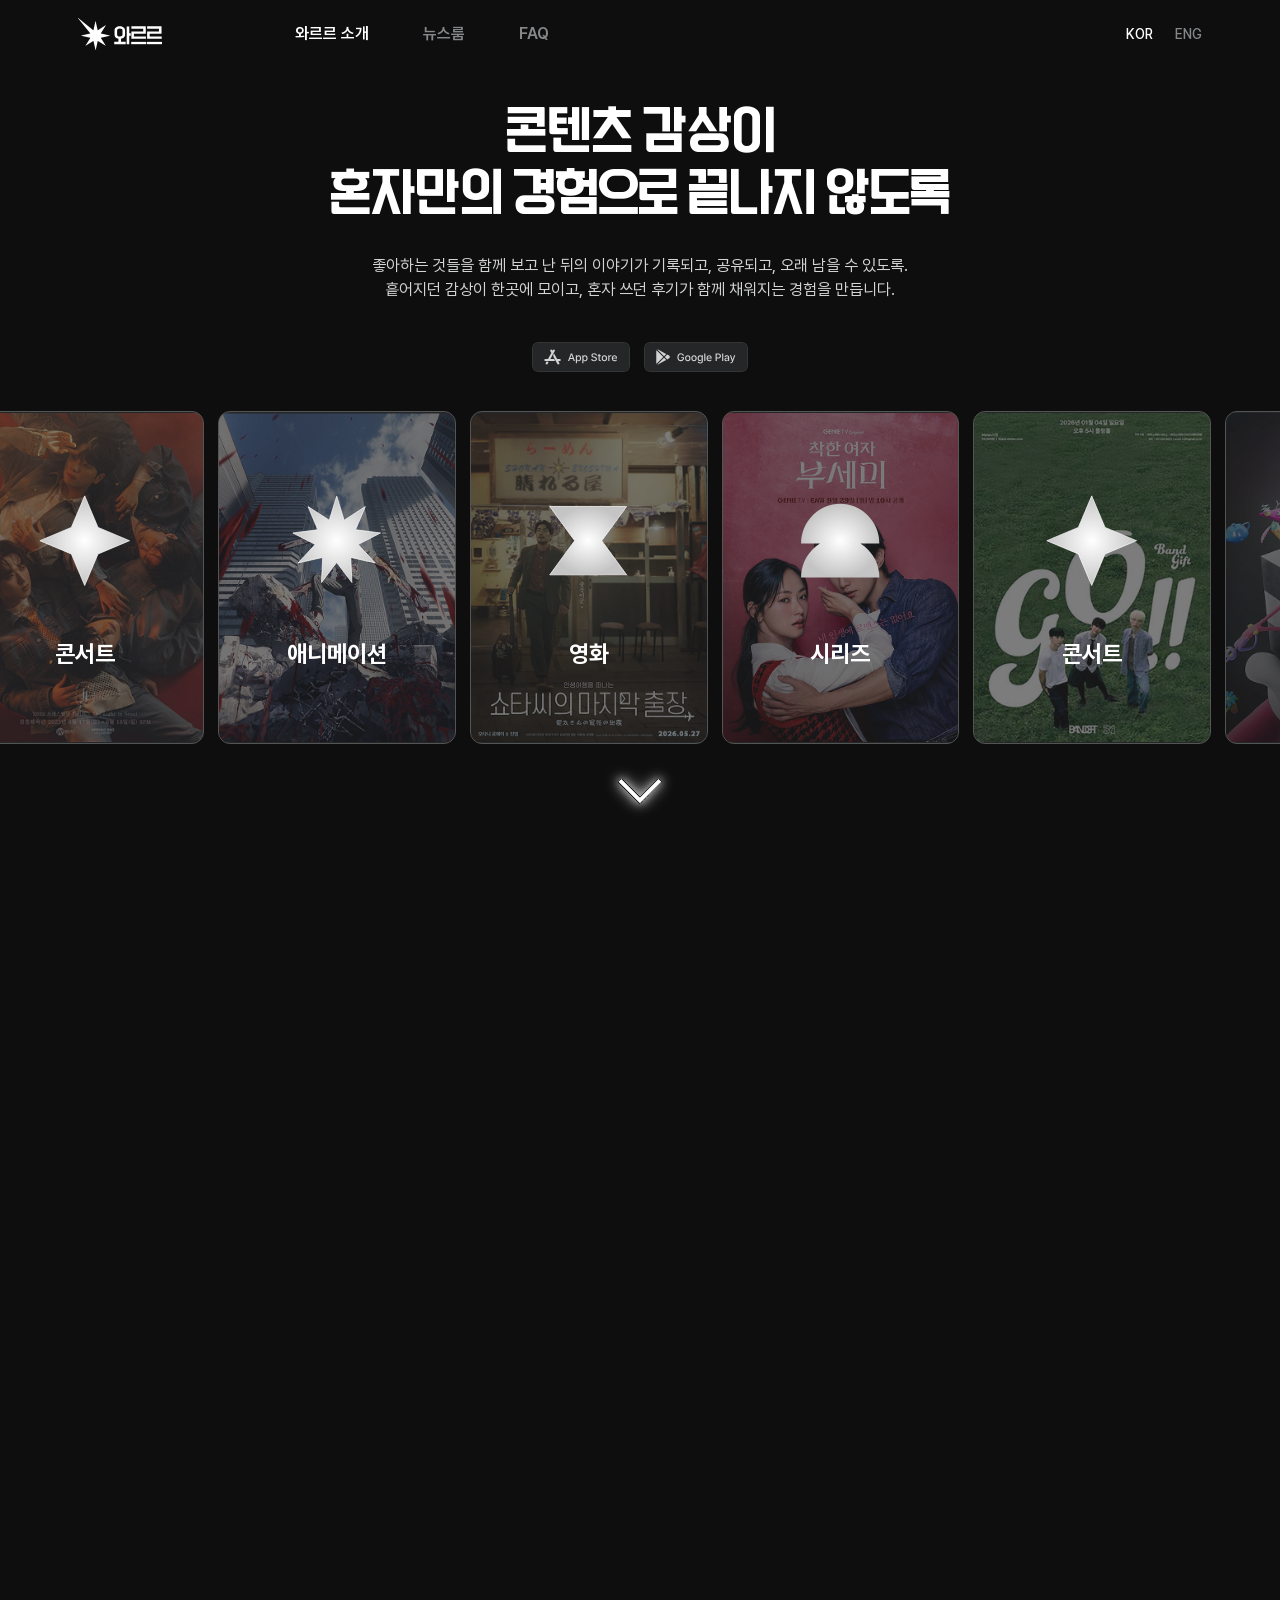
==== commit 9b55e60a: "refactor: 코드 정리 - utils.js 추출, 미사용 CSS 변수/클래스 제거, data-section 마크업 적용 - scripts/utils.js 신규 추가: stag" ====
--- a/index.html
+++ b/index.html
@@ -75,7 +75,7 @@
   <div class="desktop">
 
     <!-- Section 1: Hero -->
-    <div class="container" id="about">
+    <div class="container" id="about" data-section>
       <div class="text">
         <p class="p">콘텐츠 감상이<br />혼자만의 경험으로 끝나지 않도록</p>
         <p class="text-wrapper-4 sec1-desc-desktop">좋아하는 것들을 함께 보고 난 뒤의 이야기가 기록되고, 공유되고, 오래 남을 수 있도록.<br />흩어지던 감상이 한곳에
@@ -218,7 +218,7 @@
     </div>
 
     <!-- Section 2: 이런 경험 -->
-    <div class="container-2" id="experience">
+    <div class="container-2" id="experience" data-section>
       <div class="image-area">
         <div class="cardtextfield">
           <p class="text-wrapper-9">관람이 끝나는 순간이 아니라, 감상을 나누는 시간까지하나의 콘텐츠 경험이라고 생각해요.</p>
@@ -249,7 +249,7 @@
     </div>
 
     <!-- Section 3: 기록 공간 -->
-    <div class="frame-2" id="archive">
+    <div class="frame-2" id="archive" data-section>
       <div class="section3-content">
         <p class="text-wrapper-12">흩어지는 감상과 추억을 한곳에 모아<br />오래도록 꺼내볼 수 있는 기록 공간을 소개합니다.</p>
         <div class="app-icon-wrapper">
@@ -262,7 +262,7 @@
     </div>
 
     <!-- Section 4: 콘텐츠별로 기록 -->
-    <div class="frame-3" id="genre">
+    <div class="frame-3" id="genre" data-section>
       <div class="text-area-2">
         <div class="text-wrapper-13">콘텐츠별로, 더 알맞게 기록하세요</div>
         <p class="div-2">
@@ -456,7 +456,7 @@
     </div>
 
     <!-- Section 5: 함께 본 순간 -->
-    <div class="frame-3">
+    <div class="frame-3" data-section>
       <div class="text-area-4">
         <p class="text-wrapper-13">함께 본 순간을 함께 남겨보세요</p>
         <p class="div-2 sec5-desc-desktop">
@@ -487,7 +487,7 @@
     </div>
 
     <!-- Section 6: 감상을 떠올리는 작은 단서들 -->
-    <div class="frame-3" id="writing-kit">
+    <div class="frame-3" id="writing-kit" data-section>
       <div class="text-area-5">
         <div class="text-wrapper-29">감상을 떠올리는 작은 단서들</div>
         <p class="OST sec6-desc-desktop">
@@ -512,7 +512,7 @@
     </div>
 
     <!-- Section 7: 각자의 후기가 모여 -->
-    <div class="frame-3">
+    <div class="frame-3" data-section>
       <div class="text-area-7">
         <p class="text-wrapper-36">각자의 후기가 모여<br>더욱 풍성한 이야기가 돼요</p>
       </div>
@@ -544,7 +544,7 @@
     </div>
 
     <!-- Section 8: 뉴스룸 -->
-    <div class="frame-14" id="newsroom">
+    <div class="frame-14" id="newsroom" data-section>
       <div class="text-wrapper-13">뉴스룸</div>
       <div class="frame-15">
         <div class="frame-16">
@@ -604,7 +604,7 @@
     </div>
 
     <!-- Section 9: Q&A -->
-    <div class="frame-19" id="qa">
+    <div class="frame-19" id="qa" data-section>
       <div class="text-wrapper-13">FAQ</div>
       <div class="frame-20">
         <div class="frame-20" id="qaList">
@@ -695,6 +695,7 @@
   </div><!-- /.desktop -->
 
   <!-- Scripts -->
+  <script src="scripts/utils.js" defer></script>
   <script src="scripts/carousel.js" defer></script>
   <script src="scripts/scroll.js" defer></script>
   <script src="scripts/sec2.js" defer></script>
--- a/styles/color_styles.css
+++ b/styles/color_styles.css
@@ -31,8 +31,6 @@
 
   --color-grayscale-50: var(--gray-scale-50);
   --color-grayscale-100: var(--gray-scale-100);
-  --color-grayscale-200: var(--gray-scale-200);
-  --color-grayscale-300: var(--gray-scale-300);
   --color-grayscale-400: var(--gray-scale-400);
   --color-grayscale-600: var(--gray-scale-600);
   --color-grayscale-800: var(--gray-scale-800);
@@ -41,63 +39,7 @@
   --color-grayscale-white: var(--gray-scale-white);
 
   --color-brand-red: var(--brand-red);
-  --color-brand-blue: var(--brand-blue);
-  --color-brand-green: var(--brand-green);
-  --color-brand-purple: var(--brand-purple);
-  --color-brand-yellow: var(--brand-yellow);
-
-  --spacing-padding-m: 10px;
 
   /* Layout and GNB Specific Variables (Mapped to Palette) */
   --bg-primary: var(--gray-scale-black);
-  --bg-secondary: var(--gray-scale-900);
-  --text-primary: var(--gray-scale-white);
-  --text-secondary: var(--gray-scale-500);
-  --text-muted: var(--gray-scale-600);
-  --border-color: rgba(255, 255, 255, 0.1);
-  --accent-color: var(--brand-blue);
 }
-
-/* ==========================================================================
-   Text Color Classes
-   ========================================================================== */
-.text-brand-blue { color: var(--brand-blue); }
-.text-brand-green { color: var(--brand-green); }
-.text-brand-purple { color: var(--brand-purple); }
-.text-brand-red { color: var(--brand-red); }
-.text-brand-yellow { color: var(--brand-yellow); }
-
-.text-gray-scale-50, .text-gray-50 { color: var(--gray-scale-50); }
-.text-gray-scale-100, .text-gray-100 { color: var(--gray-scale-100); }
-.text-gray-scale-200, .text-gray-200 { color: var(--gray-scale-200); }
-.text-gray-scale-300, .text-gray-300 { color: var(--gray-scale-300); }
-.text-gray-scale-400, .text-gray-400 { color: var(--gray-scale-400); }
-.text-gray-scale-500, .text-gray-500 { color: var(--gray-scale-500); }
-.text-gray-scale-600, .text-gray-600 { color: var(--gray-scale-600); }
-.text-gray-scale-700, .text-gray-700 { color: var(--gray-scale-700); }
-.text-gray-scale-800, .text-gray-800 { color: var(--gray-scale-800); }
-.text-gray-scale-900, .text-gray-900 { color: var(--gray-scale-900); }
-.text-gray-scale-black, .text-gray-black { color: var(--gray-scale-black); }
-.text-gray-scale-white, .text-gray-white { color: var(--gray-scale-white); }
-
-/* ==========================================================================
-   Background Color Classes
-   ========================================================================== */
-.bg-brand-blue { background-color: var(--brand-blue); }
-.bg-brand-green { background-color: var(--brand-green); }
-.bg-brand-purple { background-color: var(--brand-purple); }
-.bg-brand-red { background-color: var(--brand-red); }
-.bg-brand-yellow { background-color: var(--brand-yellow); }
-
-.bg-gray-scale-50, .bg-gray-50 { background-color: var(--gray-scale-50); }
-.bg-gray-scale-100, .bg-gray-100 { background-color: var(--gray-scale-100); }
-.bg-gray-scale-200, .bg-gray-200 { background-color: var(--gray-scale-200); }
-.bg-gray-scale-300, .bg-gray-300 { background-color: var(--gray-scale-300); }
-.bg-gray-scale-400, .bg-gray-400 { background-color: var(--gray-scale-400); }
-.bg-gray-scale-500, .bg-gray-500 { background-color: var(--gray-scale-500); }
-.bg-gray-scale-600, .bg-gray-600 { background-color: var(--gray-scale-600); }
-.bg-gray-scale-700, .bg-gray-700 { background-color: var(--gray-scale-700); }
-.bg-gray-scale-800, .bg-gray-800 { background-color: var(--gray-scale-800); }
-.bg-gray-scale-900, .bg-gray-900 { background-color: var(--gray-scale-900); }
-.bg-gray-scale-black, .bg-gray-black { background-color: var(--gray-scale-black); }
-.bg-gray-scale-white, .bg-gray-white { background-color: var(--gray-scale-white); }
--- a/styles/text_styles.css
+++ b/styles/text_styles.css
@@ -133,124 +133,3 @@
   --body-w-m14-letter-spacing: 0px;
   --body-w-m14-font-style: normal;
 }
-
-/* ============================================================
-   Utility Classes
-   ============================================================ */
-
-.main-text {
-  font-family: var(--main-font-family);
-  font-weight: var(--main-font-weight);
-  font-size: var(--main-font-size);
-  line-height: var(--main-line-height);
-  letter-spacing: var(--main-letter-spacing);
-  font-style: var(--main-font-style);
-}
-
-.title-b32 {
-  font-family: var(--title-b32-font-family);
-  font-weight: var(--title-b32-font-weight);
-  font-size: var(--title-b32-font-size);
-  line-height: var(--title-b32-line-height);
-  letter-spacing: var(--title-b32-letter-spacing);
-  font-style: var(--title-b32-font-style);
-}
-
-.title-b28 {
-  font-family: var(--title-b28-font-family);
-  font-weight: var(--title-b28-font-weight);
-  font-size: var(--title-b28-font-size);
-  line-height: var(--title-b28-line-height);
-  letter-spacing: var(--title-b28-letter-spacing);
-  font-style: var(--title-b28-font-style);
-}
-
-.body-sb24 {
-  font-family: var(--body-sb24-font-family);
-  font-weight: var(--body-sb24-font-weight);
-  font-size: var(--body-sb24-font-size);
-  line-height: var(--body-sb24-line-height);
-  letter-spacing: var(--body-sb24-letter-spacing);
-  font-style: var(--body-sb24-font-style);
-}
-
-.body-m22 {
-  font-family: var(--body-m22-font-family);
-  font-weight: var(--body-m22-font-weight);
-  font-size: var(--body-m22-font-size);
-  line-height: var(--body-m22-line-height);
-  letter-spacing: var(--body-m22-letter-spacing);
-  font-style: var(--body-m22-font-style);
-}
-
-.body-r20 {
-  font-family: var(--body-r20-font-family);
-  font-weight: var(--body-r20-font-weight);
-  font-size: var(--body-r20-font-size);
-  line-height: var(--body-r20-line-height);
-  letter-spacing: var(--body-r20-letter-spacing);
-  font-style: var(--body-r20-font-style);
-}
-
-.body-l20 {
-  font-family: var(--body-l20-font-family);
-  font-weight: var(--body-l20-font-weight);
-  font-size: var(--body-l20-font-size);
-  line-height: var(--body-l20-line-height);
-  letter-spacing: var(--body-l20-letter-spacing);
-  font-style: var(--body-l20-font-style);
-}
-
-.body-sb16 {
-  font-family: var(--body-sb16-font-family);
-  font-weight: var(--body-sb16-font-weight);
-  font-size: var(--body-sb16-font-size);
-  line-height: var(--body-sb16-line-height);
-  letter-spacing: var(--body-sb16-letter-spacing);
-  font-style: var(--body-sb16-font-style);
-}
-
-.body-b16 {
-  font-family: var(--body-b16-font-family);
-  font-weight: var(--body-b16-font-weight);
-  font-size: var(--body-b16-font-size);
-  line-height: var(--body-b16-line-height);
-  letter-spacing: var(--body-b16-letter-spacing);
-  font-style: var(--body-b16-font-style);
-}
-
-.body-r16 {
-  font-family: var(--body-r16-font-family);
-  font-weight: var(--body-r16-font-weight);
-  font-size: var(--body-r16-font-size);
-  line-height: var(--body-r16-line-height);
-  letter-spacing: var(--body-r16-letter-spacing);
-  font-style: var(--body-r16-font-style);
-}
-
-.body-m14 {
-  font-family: var(--body-m14-font-family);
-  font-weight: var(--body-m14-font-weight);
-  font-size: var(--body-m14-font-size);
-  line-height: var(--body-m14-line-height);
-  letter-spacing: var(--body-m14-letter-spacing);
-  font-style: var(--body-m14-font-style);
-}
-
-.body-r14 {
-  font-family: var(--body-r14-font-family);
-  font-weight: var(--body-r14-font-weight);
-  font-size: var(--body-r14-font-size);
-  line-height: var(--body-r14-line-height);
-  letter-spacing: var(--body-r14-letter-spacing);
-  font-style: var(--body-r14-font-style);
-}
-
-.body-w-m14 {
-  font-family: var(--body-w-m14-font-family);
-  font-weight: var(--body-w-m14-font-weight);
-  font-size: var(--body-w-m14-font-size);
-  line-height: var(--body-w-m14-line-height);
-  letter-spacing: var(--body-w-m14-letter-spacing);
-  font-style: var(--body-w-m14-font-style);
-}
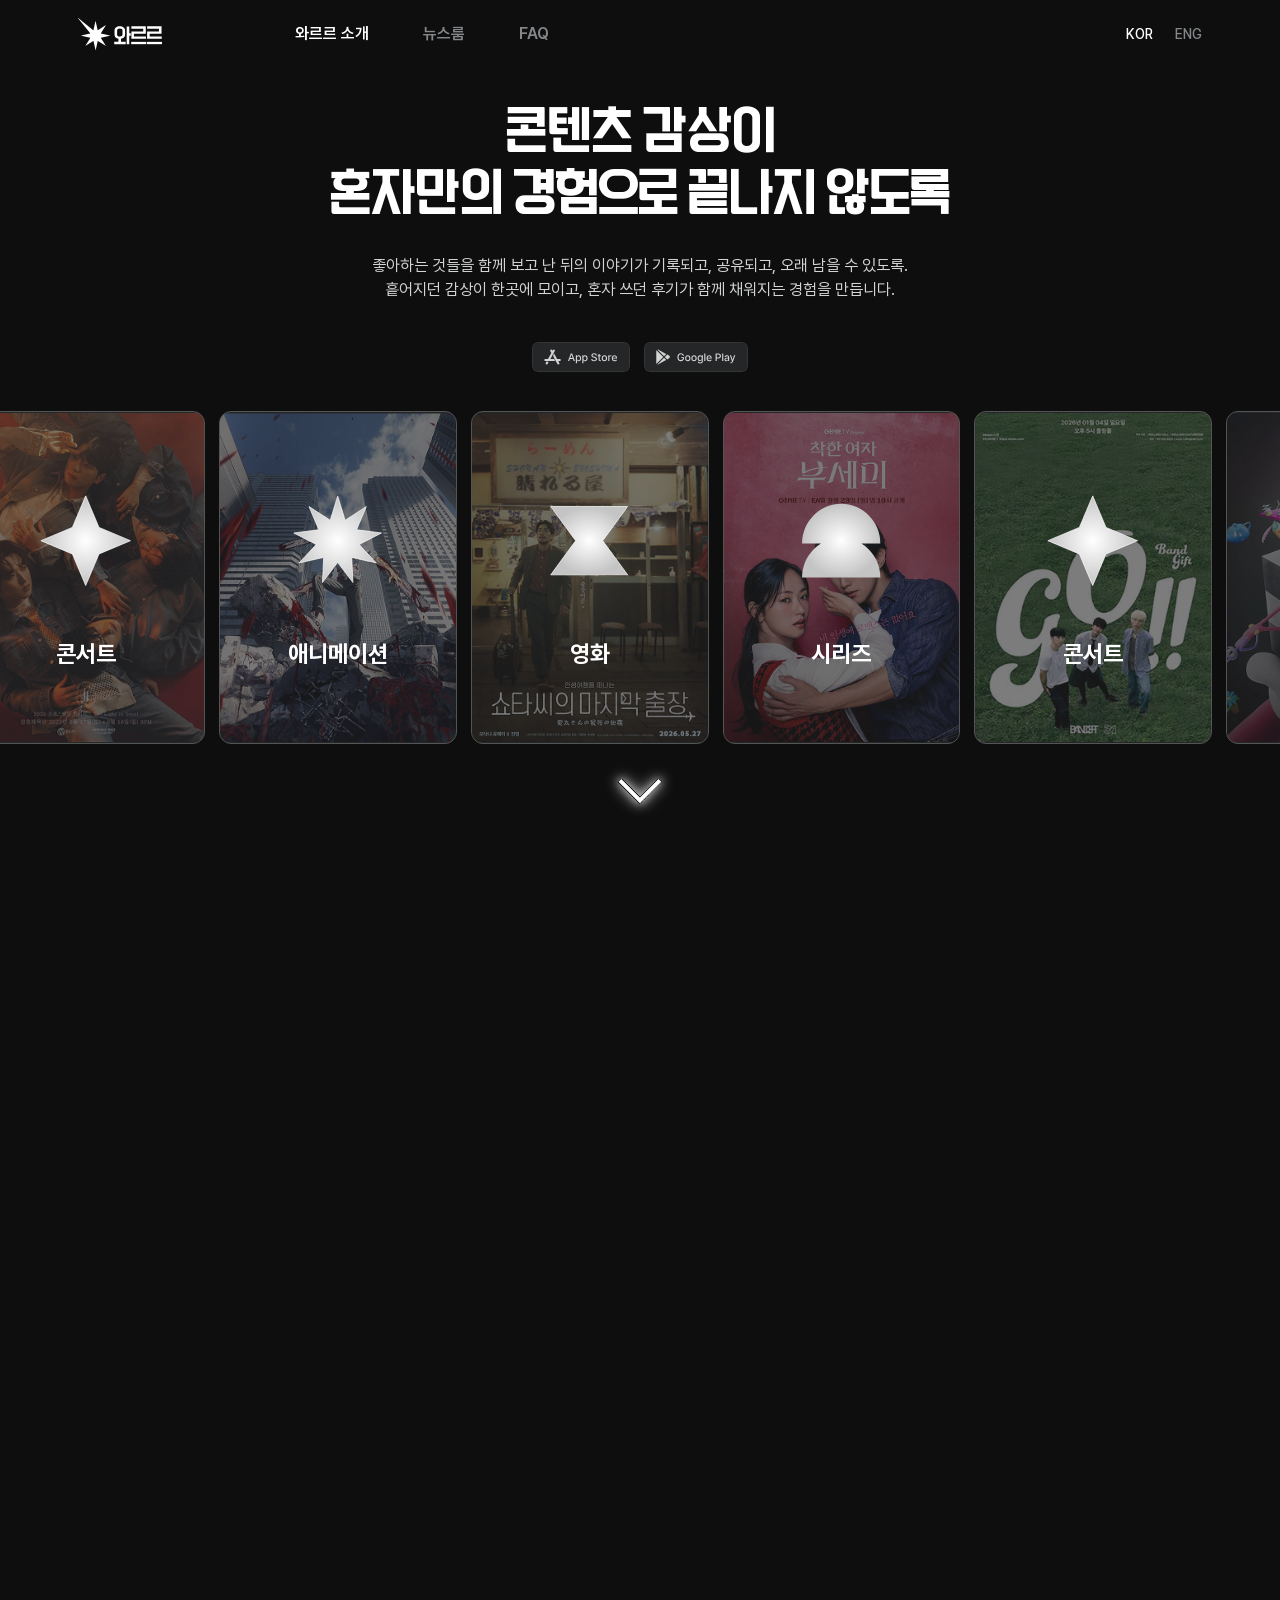
==== commit 9a7d658d: "feat: 뷰포트 대응 및 섹션 레이아웃 개선 - 359px 이하: viewport 360px 고정 + 스크롤 스냅 해제 (viewport-xs 클래스 기반) - 1921px+: " ====
--- a/index.html
+++ b/index.html
@@ -4,6 +4,14 @@
 <head>
   <meta charset="UTF-8">
   <meta name="viewport" content="width=device-width, initial-scale=1.0">
+  <script>
+    // 359px 이하 기기: 뷰포트를 360px로 고정 + 스냅 비활성화 클래스 추가
+    // window.innerWidth는 viewport 고정 후 360으로 보고되므로 screen.width로 판정
+    if (screen.width < 360) {
+      document.documentElement.classList.add('viewport-xs');
+      document.querySelector('meta[name="viewport"]').content = 'width=360, initial-scale=1.0';
+    }
+  </script>
   <title>Waruru - 와르르</title>
   <meta name="description" content="와르르(Waruru) 공식 랜딩 페이지입니다. 와르르 소개, 뉴스룸 및 Q&A를 만나보세요.">
   <meta name="keywords" content="Waruru, 와르르, 랜딩페이지">
--- a/styles/color_styles.css
+++ b/styles/color_styles.css
@@ -31,6 +31,7 @@
 
   --color-grayscale-50: var(--gray-scale-50);
   --color-grayscale-100: var(--gray-scale-100);
+  --color-grayscale-300: var(--gray-scale-300);
   --color-grayscale-400: var(--gray-scale-400);
   --color-grayscale-600: var(--gray-scale-600);
   --color-grayscale-800: var(--gray-scale-800);
--- a/styles/media_styles.css
+++ b/styles/media_styles.css
@@ -27,9 +27,10 @@
   }
 }
 
-/* Desktop Devices (1280px ~ 1920px and above)
+/* Desktop Devices (1280px ~ 1920px)
    * Content is constrained within the safety area (1440px)
-   * Main design viewport target: 1920px
+   * Main design viewport target: 1440px
+   * 1921px+ : .desktop max-width 1440px + margin auto (style.css)
 */
 @media (min-width: 1280px) {
   :root {
--- a/style.css
+++ b/style.css
@@ -322,3 +322,32 @@
     font-size: clamp(18px, calc(2.46vw + 9.1px), 28px);
   }
 }
+
+/* ── 초소형 화면 (~359px): 스크롤 스냅 해제, 섹션1만 100dvh ──
+   viewport를 360px로 고정하므로 @media (max-width: 359px)는 발동 안 됨.
+   대신 <html class="viewport-xs">를 JS로 추가해 클래스 기반으로 처리. */
+html.viewport-xs body {
+  overflow: auto;
+  height: auto;
+}
+
+/* 풀페이지 transform 초기화 */
+html.viewport-xs .desktop {
+  transform: translateY(0) !important;
+  transition: none !important;
+}
+
+/* 섹션1만 100dvh 유지, 나머지는 자연 높이 */
+html.viewport-xs .desktop > .container-2,
+html.viewport-xs .desktop > .frame-2,
+html.viewport-xs .desktop > .frame-3,
+html.viewport-xs .desktop > .frame-14,
+html.viewport-xs .desktop > .frame-19 {
+  height: auto;
+  overflow-y: visible;
+}
+
+/* ── 초대형 화면 (1921px~):
+   섹션은 원래 width:100%로 뷰포트 전체를 채우고, 내부 콘텐츠가
+   max-width:1204px + align-items:center 로 자체 제한함.
+   .desktop에 max-width를 걸면 배경이 잘리고 스크롤 전환이 어색해져 사용 안 함. ──*/
--- a/styles/sections/sec4_genre.css
+++ b/styles/sections/sec4_genre.css
@@ -88,6 +88,10 @@
   top: auto;
   left: auto;
   transform: none;
+}
+
+#genre .content-2 {
+  margin-top: 24px;
 }
 
 .desktop .chips {
--- a/styles/sections/sec6_mockup.css
+++ b/styles/sections/sec6_mockup.css
@@ -58,7 +58,7 @@
 /* Section 6 — SVG 기반 씬 레이아웃 */
 .desktop .sec6-scene {
   position: absolute;
-  top: 230px;
+  top: 254px;
   left: 50%;
   transform: translateX(-50%);
   transform-origin: top center;
@@ -189,21 +189,21 @@
 @media (min-width: 1100px) and (max-width: 1279px) {
   .desktop .sec6-scene {
     transform: translateX(-50%) scale(0.93);
-    top: 248px;
+    top: 272px;
   }
 }
 
 @media (min-width: 900px) and (max-width: 1099px) {
   .desktop .sec6-scene {
     transform: translateX(-50%) scale(0.80);
-    top: 270px;
+    top: 294px;
   }
 }
 
 @media (min-width: 768px) and (max-width: 899px) {
   .desktop .sec6-scene {
     transform: translateX(-50%) scale(0.68);
-    top: 298px;
+    top: 322px;
   }
 }
 
